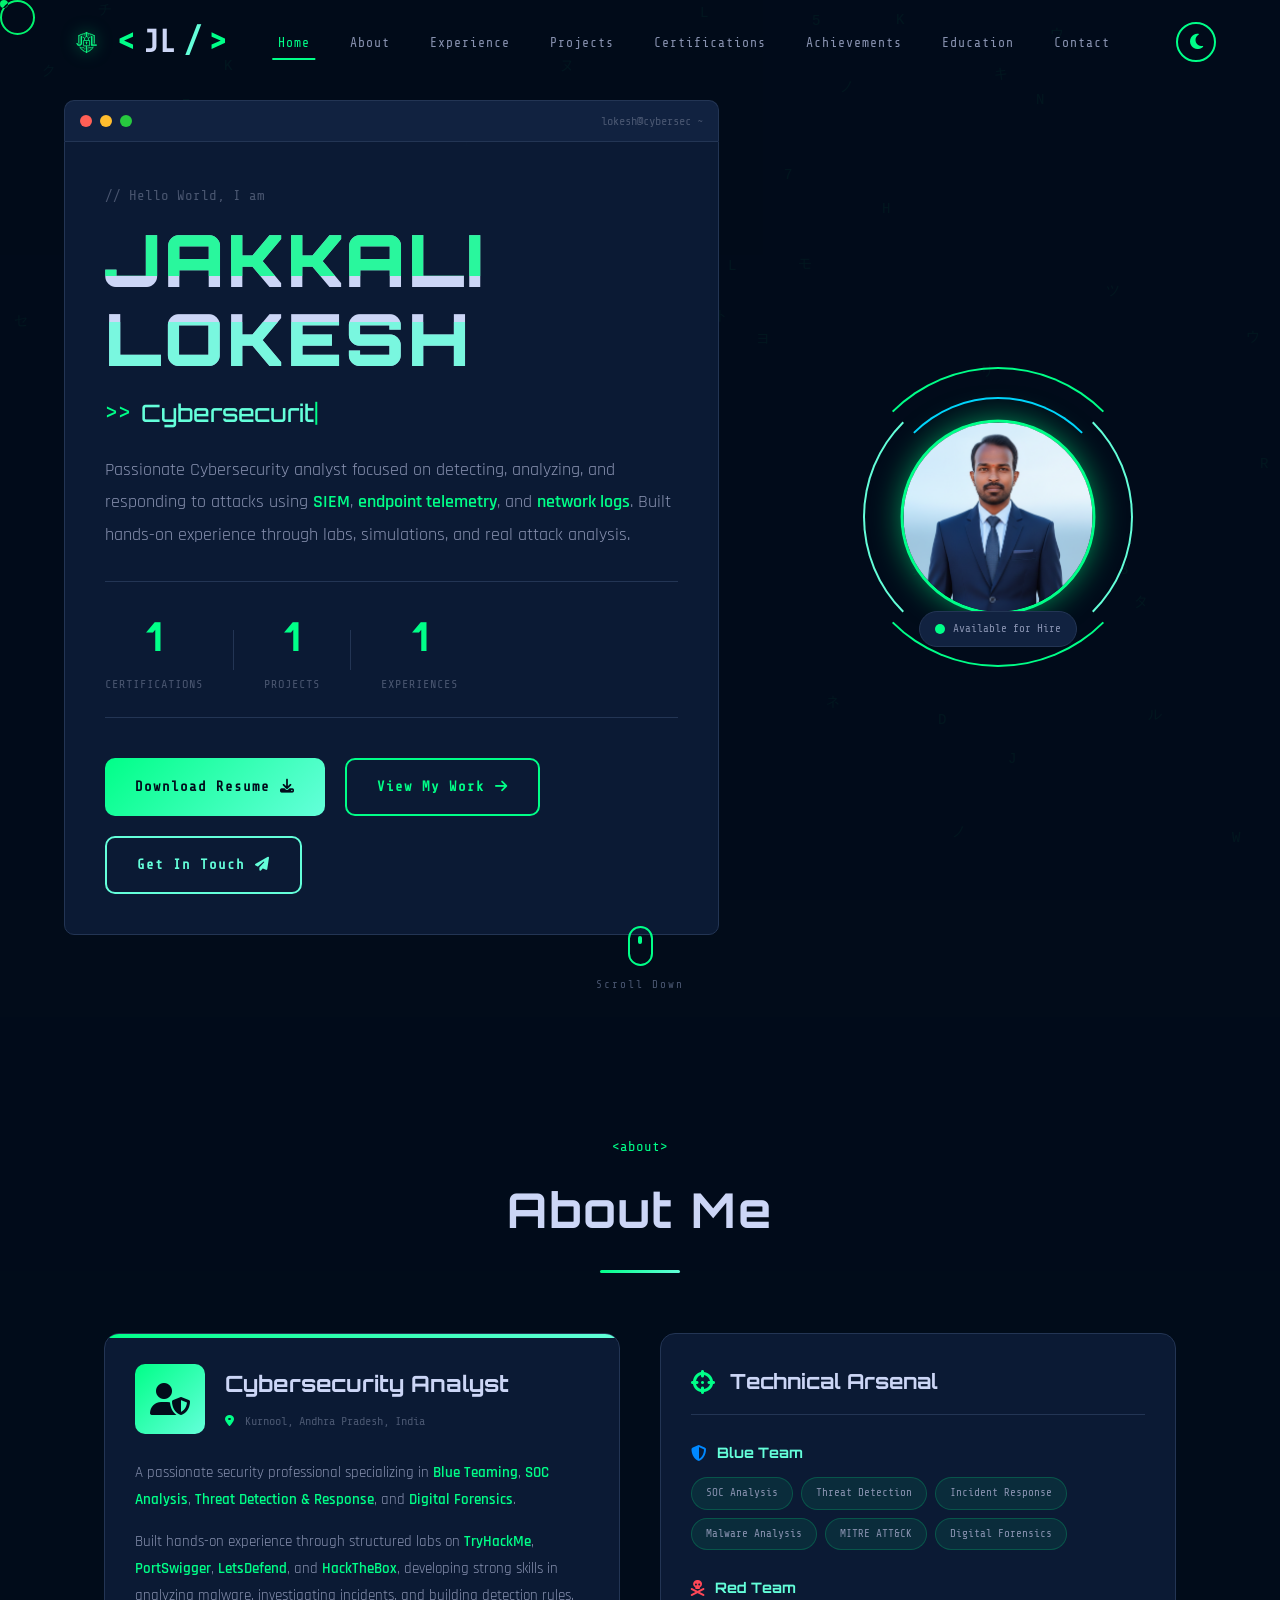
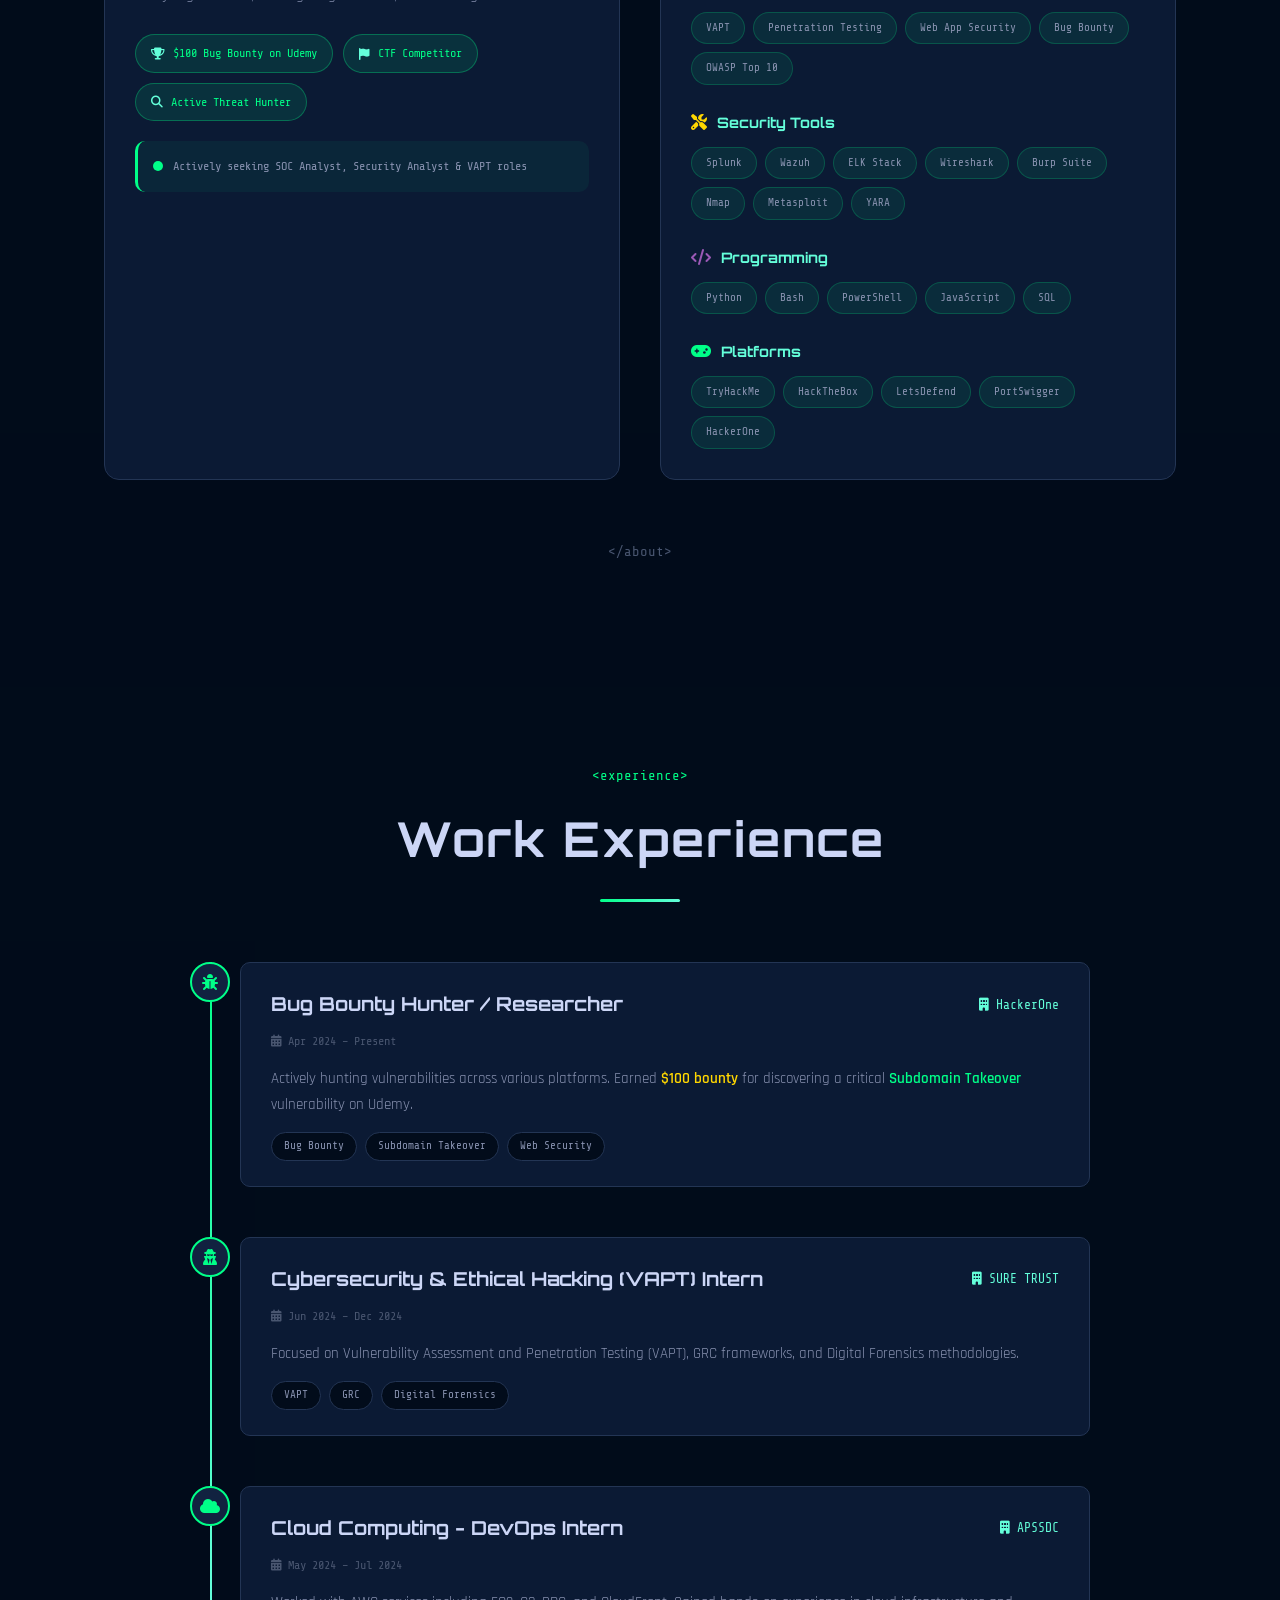
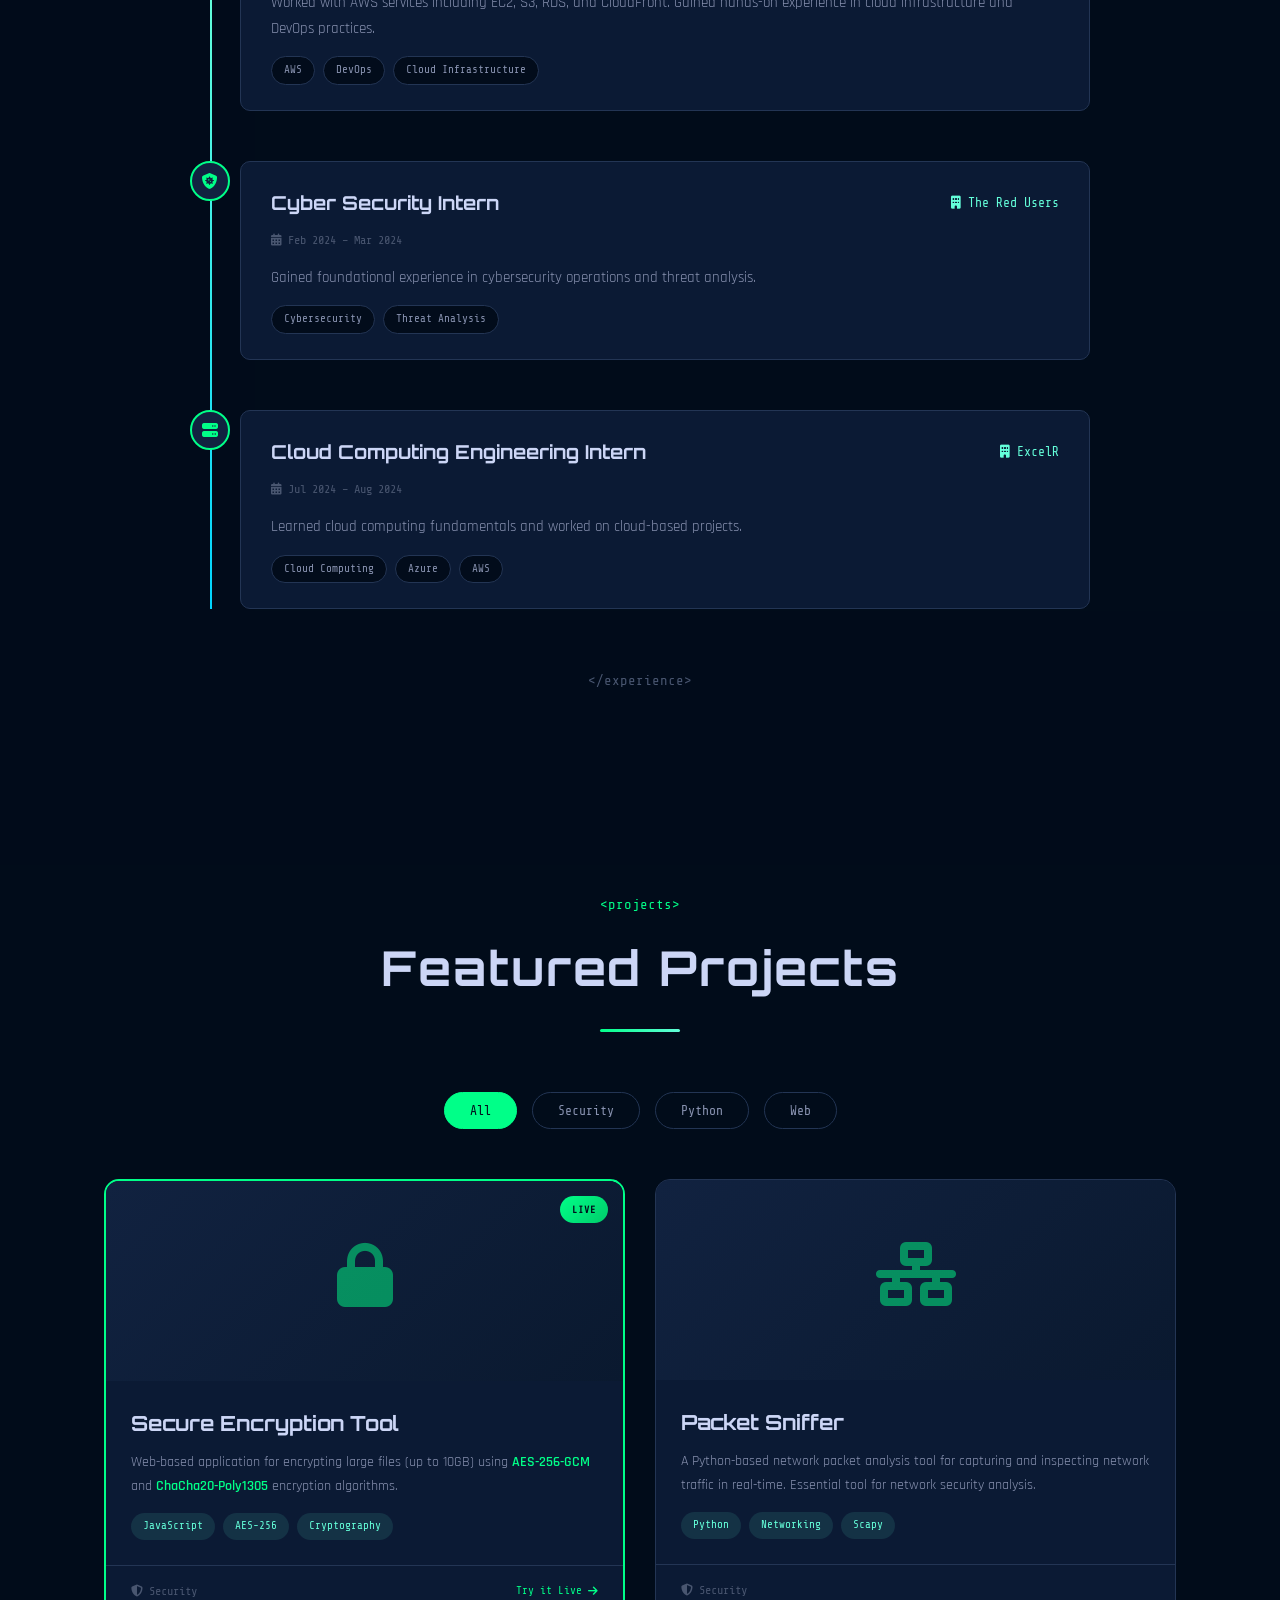
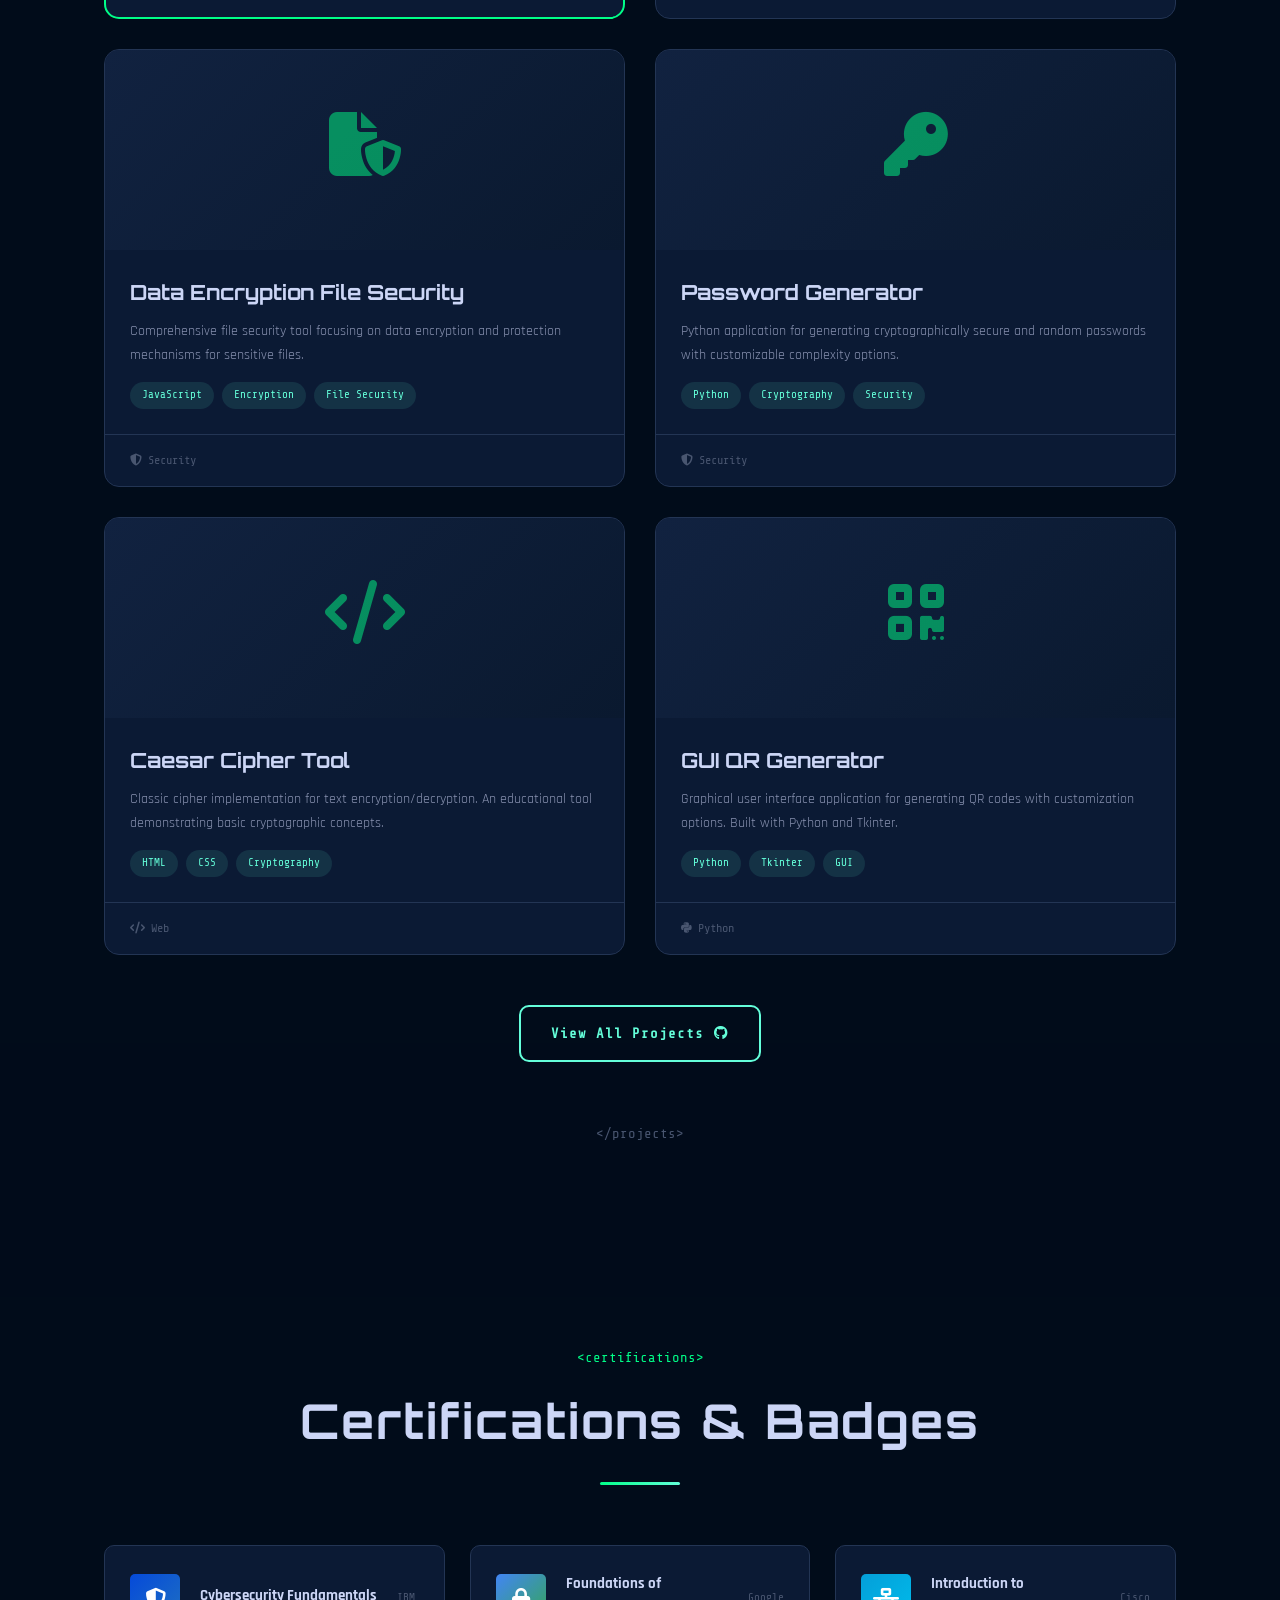
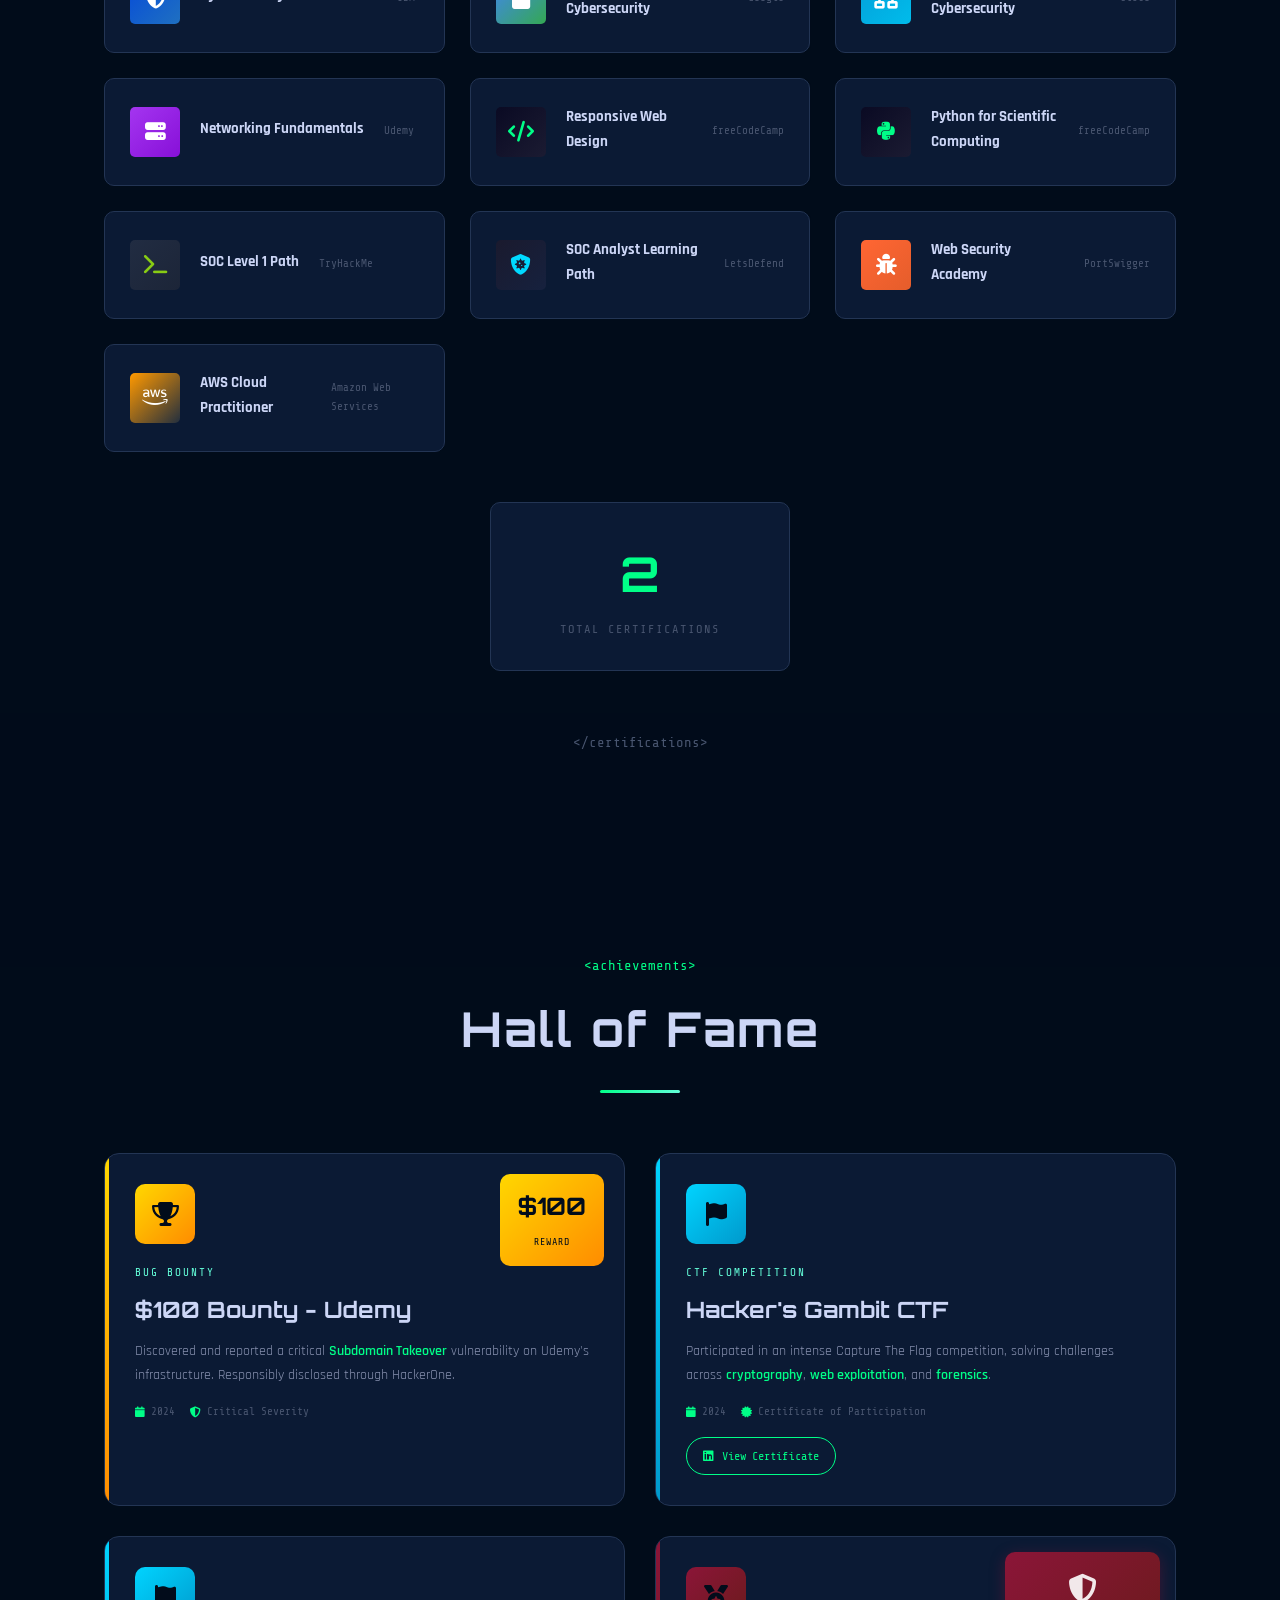
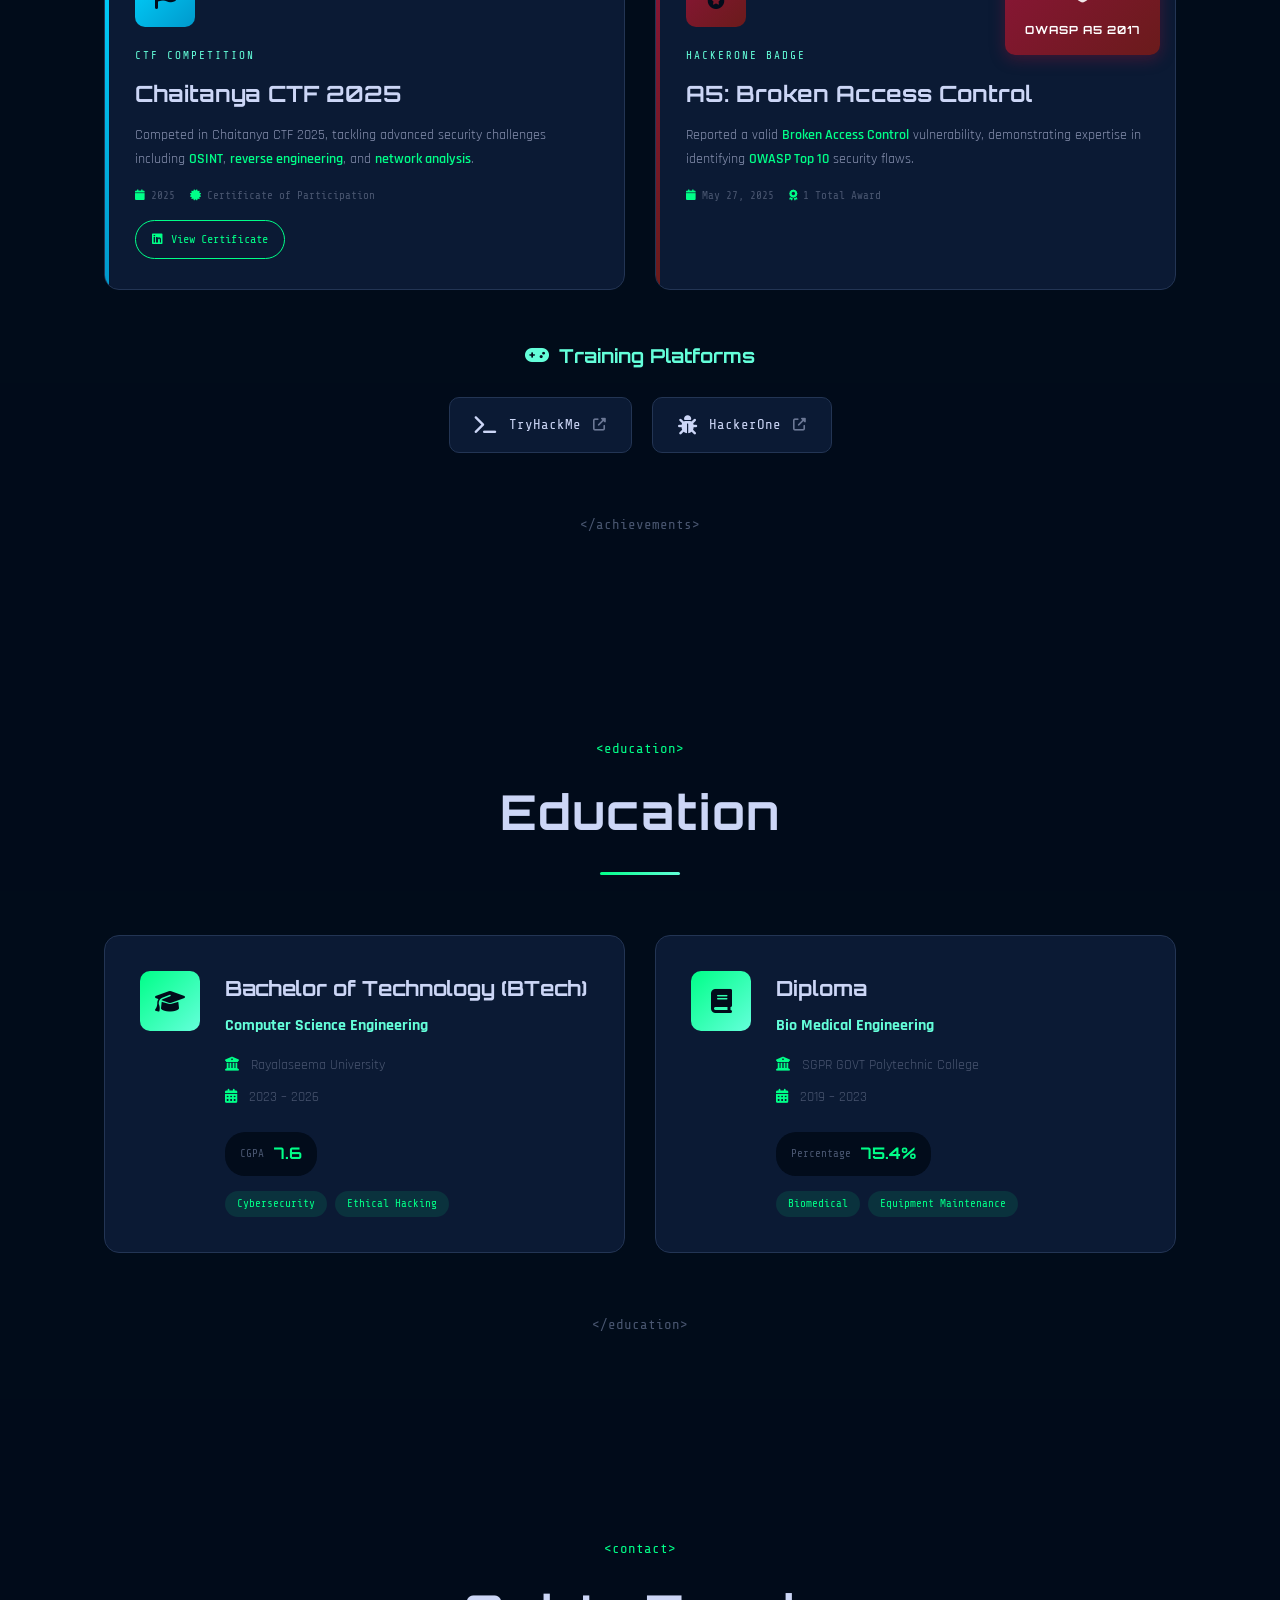
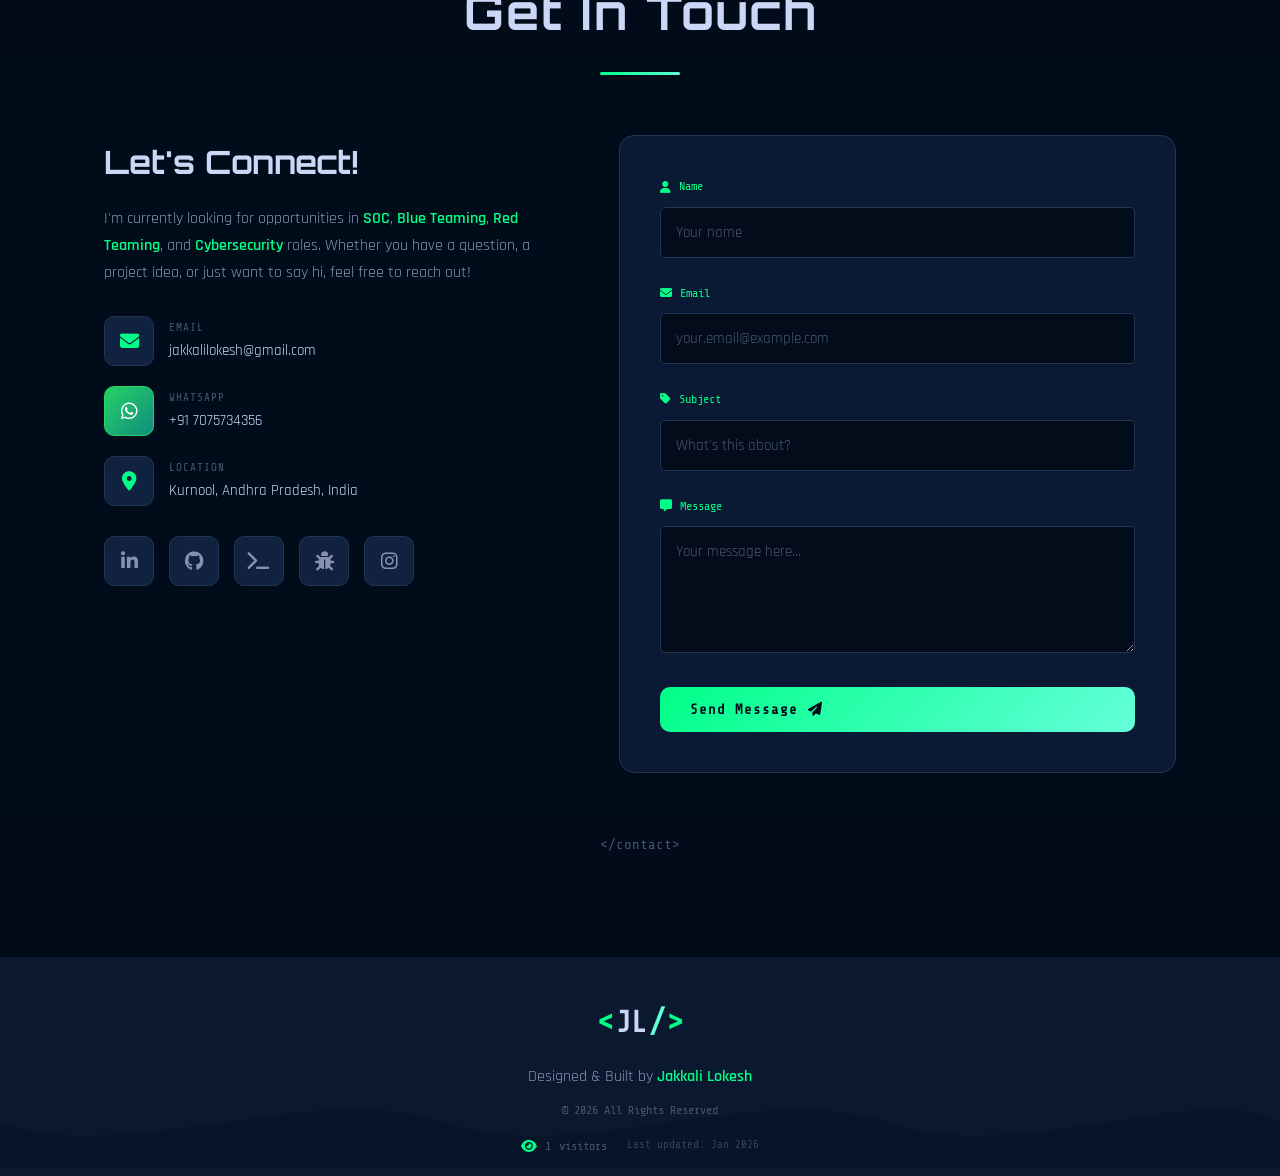
==== index.html @ 30905e5c "Update index.html" ====
<!DOCTYPE html>
<html lang="en">

<head>
    <meta charset="UTF-8">
    <meta name="viewport" content="width=device-width, initial-scale=1.0">
    <meta name="description"
        content="Jakkali Lokesh - Cybersecurity Analyst, SOC L1, SIEM, Digital Forensics, VAPT, Bug Bounty Hunter. Portfolio showcasing security expertise and projects.">
    <meta name="keywords"
        content="Cybersecurity, SOC Analyst, Bug Bounty, VAPT, Penetration Testing, Digital Forensics, SIEM">
    <meta name="author" content="Jakkali Lokesh">

    <meta property="og:title" content="Jakkali Lokesh | Cybersecurity Analyst Portfolio">
    <meta property="og:description"
        content="Passionate Cybersecurity Analyst specializing in SOC Analysis, Threat Detection, VAPT, and Digital Forensics. View my projects and experience.">
    <meta property="og:image" content="profile.png">
    <meta property="og:type" content="website">

    <meta name="twitter:card" content="summary_large_image">
    <meta name="twitter:title" content="Jakkali Lokesh | Cybersecurity Analyst">
    <meta name="twitter:description" content="Cybersecurity Analyst | SOC L1 | Bug Bounty Hunter | VAPT Specialist">
    <meta name="twitter:image" content="profile.png">

    <title>Jakkali Lokesh | Cybersecurity Analyst Portfolio</title>
    <link rel="icon" type="image/png" href="favicon.png">
    <link rel="apple-touch-icon" href="favicon.png">
    <link rel="manifest" href="manifest.json">
    <meta name="theme-color" content="#00ff88">

    <link rel="preconnect" href="https://fonts.googleapis.com">
    <link rel="preconnect" href="https://fonts.gstatic.com" crossorigin>
    <link
        href="https://fonts.googleapis.com/css2?family=Orbitron:wght@400;500;600;700;800;900&family=Rajdhani:wght@300;400;500;600;700&family=Share+Tech+Mono&display=swap"
        rel="stylesheet">

    <link rel="stylesheet" href="https://cdnjs.cloudflare.com/ajax/libs/font-awesome/6.5.1/css/all.min.css">

    <link href="https://unpkg.com/aos@2.3.1/dist/aos.css" rel="stylesheet">

    <link rel="stylesheet" href="styles.css">
</head>

<body>

    <div id="preloader">
        <video class="loader-video" autoplay muted loop playsinline>
            <source src="https://videos.pexels.com/video-files/3129671/3129671-sd_640_360_30fps.mp4" type="video/mp4">
        </video>
        <div class="loader-overlay"></div>
        <div class="loader-container">
            <div class="cyber-loader">
                <div class="loader-shield">
                    <i class="fas fa-shield-alt"></i>
                </div>
                <div class="loader-scan"></div>
                <div class="loader-circuit"></div>
            </div>
            <div class="loader-text">
                <div class="terminal-loader">
                    <span class="loader-prompt">&gt;</span>
                    <span class="loader-command">Initializing Security Protocols</span>
                    <span class="loader-cursor">_</span>
                </div>
                <div class="loading-bar">
                    <div class="loading-progress"></div>
                </div>
                <div class="loader-status">Securing connection...</div>
            </div>
        </div>
    </div>

    <!-- Video Background for Entire Portfolio -->
    <div class="video-bg-container">
        <video class="video-bg" autoplay muted loop playsinline>
            <source src="https://videos.pexels.com/video-files/3129671/3129671-sd_640_360_30fps.mp4" type="video/mp4">
        </video>
        <div class="video-bg-overlay"></div>
    </div>

    <canvas id="matrix-canvas"></canvas>

    <div class="cursor-dot"></div>
    <div class="cursor-outline"></div>

    <div class="scroll-progress" id="scroll-progress"></div>

    <nav class="navbar" id="navbar">
        <div class="nav-container">
            <a href="#home" class="nav-logo">
                <img src="favicon.png" alt="JL Logo" class="nav-logo-img" loading="lazy">
                <span class="logo-bracket">&lt;</span>
                <span class="logo-text">JL</span>
                <span class="logo-slash">/</span>
                <span class="logo-bracket">&gt;</span>
            </a>

            <button class="nav-toggle" id="nav-toggle" aria-label="Toggle navigation">
                <span class="hamburger-line"></span>
                <span class="hamburger-line"></span>
                <span class="hamburger-line"></span>
            </button>

            <ul class="nav-menu" id="nav-menu">
                <li class="nav-item"><a href="#home" class="nav-link active">Home</a></li>
                <li class="nav-item"><a href="#about" class="nav-link">About</a></li>
                <li class="nav-item"><a href="#experience" class="nav-link">Experience</a></li>
                <li class="nav-item"><a href="#projects" class="nav-link">Projects</a></li>
                <li class="nav-item"><a href="#certifications" class="nav-link">Certifications</a></li>
                <li class="nav-item"><a href="#achievements" class="nav-link">Achievements</a></li>
                <li class="nav-item"><a href="#education" class="nav-link">Education</a></li>
                <li class="nav-item"><a href="#contact" class="nav-link">Contact</a></li>
            </ul>

            <button class="theme-toggle" id="theme-toggle" aria-label="Toggle theme">
                <i class="fas fa-moon" id="theme-icon"></i>
            </button>
        </div>
    </nav>

    <main>

        <section id="home" class="hero-section">
            <div class="hero-content">
                <div class="hero-glitch-container">
                    <div class="terminal-header">
                        <span class="terminal-dot red"></span>
                        <span class="terminal-dot yellow"></span>
                        <span class="terminal-dot green"></span>
                        <span class="terminal-title">lokesh@cybersec ~ </span>
                    </div>
                    <div class="hero-text-container">
                        <p class="hero-greeting" data-aos="fade-up" data-aos-delay="200">
                            <span class="code-comment">// Hello World, I am</span>
                        </p>
                        <h1 class="hero-name glitch" data-text="JAKKALI LOKESH" data-aos="fade-up" data-aos-delay="400">
                            JAKKALI LOKESH
                        </h1>
                        <div class="hero-title-wrapper" data-aos="fade-up" data-aos-delay="600">
                            <span class="hero-title-prefix">&gt;&gt;</span>
                            <h2 class="hero-title">
                                <span class="typing-text"></span>
                                <span class="cursor">|</span>
                            </h2>
                        </div>
                        <p class="hero-description" data-aos="fade-up" data-aos-delay="800">
                            Passionate Cybersecurity analyst focused on detecting, analyzing, and responding to attacks
                            using <span class="highlight">SIEM</span>, <span class="highlight">endpoint
                                telemetry</span>,
                            and <span class="highlight">network logs</span>. Built hands-on experience through labs,
                            simulations, and real attack analysis.
                        </p>
                        <div class="hero-stats" data-aos="fade-up" data-aos-delay="900">
                            <div class="stat-item">
                                <span class="stat-number" data-count="10">0</span>
                                <span class="stat-label">Certifications</span>
                            </div>
                            <div class="stat-divider"></div>
                            <div class="stat-item">
                                <span class="stat-number" data-count="6">0</span>
                                <span class="stat-label">Projects</span>
                            </div>
                            <div class="stat-divider"></div>
                            <div class="stat-item">
                                <span class="stat-number" data-count="5">0</span>
                                <span class="stat-label">Experiences</span>
                            </div>
                        </div>
                        <div class="hero-cta" data-aos="fade-up" data-aos-delay="1000">
                            <a href="Jakkali_Lokesh_SOC_Analyst_L1.pdf" download class="btn btn-primary">
                                <span class="btn-text">Download Resume</span>
                                <span class="btn-icon"><i class="fas fa-download"></i></span>
                            </a>
                            <a href="#projects" class="btn btn-secondary">
                                <span class="btn-text">View My Work</span>
                                <span class="btn-icon"><i class="fas fa-arrow-right"></i></span>
                            </a>
                            <a href="#contact" class="btn btn-outline">
                                <span class="btn-text">Get In Touch</span>
                                <span class="btn-icon"><i class="fas fa-paper-plane"></i></span>
                            </a>
                        </div>
                    </div>
                </div>
                <div class="hero-image" data-aos="fade-left" data-aos-delay="600">
                    <div class="profile-container">
                        <div class="profile-ring"></div>
                        <div class="profile-ring"></div>
                        <div class="profile-ring"></div>
                        <div class="profile-glow"></div>
                        <img src="profile.png" alt="Jakkali Lokesh" class="profile-image" loading="lazy">
                        <div class="profile-status">
                            <span class="status-dot"></span>
                            <span class="status-text">Available for Hire</span>
                        </div>
                    </div>
                </div>
            </div>
            <div class="scroll-indicator">
                <div class="mouse">
                    <div class="wheel"></div>
                </div>
                <span>Scroll Down</span>
            </div>
        </section>

        <section id="about" class="about-section">
            <div class="container">
                <div class="section-header" data-aos="fade-up">
                    <span class="section-tag">&lt;about&gt;</span>
                    <h2 class="section-title">About Me</h2>
                    <div class="section-line"></div>
                </div>

                <div class="about-grid">
                    <!-- Bio Card -->
                    <div class="about-bio-card" data-aos="fade-up" data-aos-delay="100">
                        <div class="bio-header">
                            <div class="bio-icon">
                                <i class="fas fa-user-shield"></i>
                            </div>
                            <div class="bio-title">
                                <h3>Cybersecurity Analyst</h3>
                                <span class="bio-location"><i class="fas fa-map-marker-alt"></i> Kurnool, Andhra
                                    Pradesh, India</span>
                            </div>
                        </div>
                        <div class="bio-content">
                            <p>A passionate security professional specializing in <span class="highlight">Blue
                                    Teaming</span>,
                                <span class="highlight">SOC Analysis</span>, <span class="highlight">Threat Detection &
                                    Response</span>,
                                and <span class="highlight">Digital Forensics</span>.
                            </p>
                            <p>Built hands-on experience through structured labs on <span
                                    class="highlight">TryHackMe</span>,
                                <span class="highlight">PortSwigger</span>, <span class="highlight">LetsDefend</span>,
                                and
                                <span class="highlight">HackTheBox</span>, developing strong skills in analyzing
                                malware,
                                investigating incidents, and building detection rules.
                            </p>
                        </div>
                        <div class="bio-highlights">
                            <div class="bio-highlight-item">
                                <i class="fas fa-trophy"></i>
                                <span>$100 Bug Bounty on Udemy</span>
                            </div>
                            <div class="bio-highlight-item">
                                <i class="fas fa-flag"></i>
                                <span>CTF Competitor</span>
                            </div>
                            <div class="bio-highlight-item">
                                <i class="fas fa-search"></i>
                                <span>Active Threat Hunter</span>
                            </div>
                        </div>
                        <div class="bio-status">
                            <div class="status-indicator"></div>
                            <span>Actively seeking SOC Analyst, Security Analyst & VAPT roles</span>
                        </div>
                    </div>

                    <!-- Technical Arsenal -->
                    <div class="arsenal-container" data-aos="fade-up" data-aos-delay="200">
                        <div class="arsenal-header">
                            <i class="fas fa-crosshairs"></i>
                            <h3>Technical Arsenal</h3>
                        </div>

                        <div class="arsenal-grid">
                            <div class="arsenal-category" data-category="defensive">
                                <h4><i class="fas fa-shield-alt"></i> Blue Team</h4>
                                <div class="arsenal-tags">
                                    <span>SOC Analysis</span>
                                    <span>Threat Detection</span>
                                    <span>Incident Response</span>
                                    <span>Malware Analysis</span>
                                    <span>MITRE ATT&CK</span>
                                    <span>Digital Forensics</span>
                                </div>
                            </div>

                            <div class="arsenal-category" data-category="offensive">
                                <h4><i class="fas fa-skull-crossbones"></i> Red Team</h4>
                                <div class="arsenal-tags">
                                    <span>VAPT</span>
                                    <span>Penetration Testing</span>
                                    <span>Web App Security</span>
                                    <span>Bug Bounty</span>
                                    <span>OWASP Top 10</span>
                                </div>
                            </div>

                            <div class="arsenal-category" data-category="tools">
                                <h4><i class="fas fa-tools"></i> Security Tools</h4>
                                <div class="arsenal-tags">
                                    <span>Splunk</span>
                                    <span>Wazuh</span>
                                    <span>ELK Stack</span>
                                    <span>Wireshark</span>
                                    <span>Burp Suite</span>
                                    <span>Nmap</span>
                                    <span>Metasploit</span>
                                    <span>YARA</span>
                                </div>
                            </div>

                            <div class="arsenal-category" data-category="code">
                                <h4><i class="fas fa-code"></i> Programming</h4>
                                <div class="arsenal-tags">
                                    <span>Python</span>
                                    <span>Bash</span>
                                    <span>PowerShell</span>
                                    <span>JavaScript</span>
                                    <span>SQL</span>
                                </div>
                            </div>

                            <div class="arsenal-category" data-category="platforms">
                                <h4><i class="fas fa-gamepad"></i> Platforms</h4>
                                <div class="arsenal-tags">
                                    <span>TryHackMe</span>
                                    <span>HackTheBox</span>
                                    <span>LetsDefend</span>
                                    <span>PortSwigger</span>
                                    <span>HackerOne</span>
                                </div>
                            </div>
                        </div>
                    </div>
                </div>

                <span class="section-close" data-aos="fade-up">&lt;/about&gt;</span>
            </div>
        </section>

        <section id="experience" class="experience-section">
            <div class="container">
                <div class="section-header" data-aos="fade-up">
                    <span class="section-tag">&lt;experience&gt;</span>
                    <h2 class="section-title">Work Experience</h2>
                    <div class="section-line"></div>
                </div>

                <div class="timeline">
                    <div class="timeline-item" data-aos="fade-up" data-aos-delay="100">
                        <div class="timeline-marker">
                            <i class="fas fa-bug"></i>
                        </div>
                        <div class="timeline-content">
                            <div class="timeline-header">
                                <h3 class="timeline-title">Bug Bounty Hunter / Researcher</h3>
                                <span class="timeline-company">
                                    <i class="fas fa-building"></i> HackerOne
                                </span>
                            </div>
                            <span class="timeline-date">
                                <i class="fas fa-calendar-alt"></i> Apr 2024 – Present
                            </span>
                            <p class="timeline-description">
                                Actively hunting vulnerabilities across various platforms. Earned <span
                                    class="achievement">$100 bounty</span>
                                for discovering a critical <span class="highlight">Subdomain Takeover</span>
                                vulnerability on Udemy.
                            </p>
                            <div class="timeline-tags">
                                <span class="tag">Bug Bounty</span>
                                <span class="tag">Subdomain Takeover</span>
                                <span class="tag">Web Security</span>
                            </div>
                        </div>
                    </div>

                    <div class="timeline-item" data-aos="fade-up" data-aos-delay="200">
                        <div class="timeline-marker">
                            <i class="fas fa-user-secret"></i>
                        </div>
                        <div class="timeline-content">
                            <div class="timeline-header">
                                <h3 class="timeline-title">Cybersecurity & Ethical Hacking (VAPT) Intern</h3>
                                <span class="timeline-company">
                                    <i class="fas fa-building"></i> SURE TRUST
                                </span>
                            </div>
                            <span class="timeline-date">
                                <i class="fas fa-calendar-alt"></i> Jun 2024 – Dec 2024
                            </span>
                            <p class="timeline-description">
                                Focused on Vulnerability Assessment and Penetration Testing (VAPT), GRC frameworks,
                                and Digital Forensics methodologies.
                            </p>
                            <div class="timeline-tags">
                                <span class="tag">VAPT</span>
                                <span class="tag">GRC</span>
                                <span class="tag">Digital Forensics</span>
                            </div>
                        </div>
                    </div>

                    <div class="timeline-item" data-aos="fade-up" data-aos-delay="300">
                        <div class="timeline-marker">
                            <i class="fas fa-cloud"></i>
                        </div>
                        <div class="timeline-content">
                            <div class="timeline-header">
                                <h3 class="timeline-title">Cloud Computing - DevOps Intern</h3>
                                <span class="timeline-company">
                                    <i class="fas fa-building"></i> APSSDC
                                </span>
                            </div>
                            <span class="timeline-date">
                                <i class="fas fa-calendar-alt"></i> May 2024 – Jul 2024
                            </span>
                            <p class="timeline-description">
                                Worked with AWS services including EC2, S3, RDS, and CloudFront.
                                Gained hands-on experience in cloud infrastructure and DevOps practices.
                            </p>
                            <div class="timeline-tags">
                                <span class="tag">AWS</span>
                                <span class="tag">DevOps</span>
                                <span class="tag">Cloud Infrastructure</span>
                            </div>
                        </div>
                    </div>

                    <div class="timeline-item" data-aos="fade-up" data-aos-delay="400">
                        <div class="timeline-marker">
                            <i class="fas fa-shield-virus"></i>
                        </div>
                        <div class="timeline-content">
                            <div class="timeline-header">
                                <h3 class="timeline-title">Cyber Security Intern</h3>
                                <span class="timeline-company">
                                    <i class="fas fa-building"></i> The Red Users
                                </span>
                            </div>
                            <span class="timeline-date">
                                <i class="fas fa-calendar-alt"></i> Feb 2024 – Mar 2024
                            </span>
                            <p class="timeline-description">
                                Gained foundational experience in cybersecurity operations and threat analysis.
                            </p>
                            <div class="timeline-tags">
                                <span class="tag">Cybersecurity</span>
                                <span class="tag">Threat Analysis</span>
                            </div>
                        </div>
                    </div>

                    <div class="timeline-item" data-aos="fade-up" data-aos-delay="500">
                        <div class="timeline-marker">
                            <i class="fas fa-server"></i>
                        </div>
                        <div class="timeline-content">
                            <div class="timeline-header">
                                <h3 class="timeline-title">Cloud Computing Engineering Intern</h3>
                                <span class="timeline-company">
                                    <i class="fas fa-building"></i> ExcelR
                                </span>
                            </div>
                            <span class="timeline-date">
                                <i class="fas fa-calendar-alt"></i> Jul 2024 – Aug 2024
                            </span>
                            <p class="timeline-description">
                                Learned cloud computing fundamentals and worked on cloud-based projects.
                            </p>
                            <div class="timeline-tags">
                                <span class="tag">Cloud Computing</span>
                                <span class="tag">Azure</span>
                                <span class="tag">AWS</span>
                            </div>
                        </div>
                    </div>
                </div>

                <span class="section-close" data-aos="fade-up">&lt;/experience&gt;</span>
            </div>
        </section>

        <section id="projects" class="projects-section">
            <div class="container">
                <div class="section-header" data-aos="fade-up">
                    <span class="section-tag">&lt;projects&gt;</span>
                    <h2 class="section-title">Featured Projects</h2>
                    <div class="section-line"></div>
                </div>

                <div class="projects-filter" data-aos="fade-up">
                    <button class="filter-btn active" data-filter="all">All</button>
                    <button class="filter-btn" data-filter="security">Security</button>
                    <button class="filter-btn" data-filter="python">Python</button>
                    <button class="filter-btn" data-filter="web">Web</button>
                </div>

                <div class="projects-grid">

                    <div class="project-card featured" data-category="security web" data-aos="fade-up"
                        data-aos-delay="100">
                        <div class="project-badge">LIVE</div>
                        <div class="project-image">
                            <div class="project-overlay">
                                <div class="project-links">
                                    <a href="https://jakkalilokesh.github.io/secure-encryption-tool/" target="_blank"
                                        class="project-link live" title="Live Demo">
                                        <i class="fas fa-external-link-alt"></i>
                                    </a>
                                    <a href="https://github.com/jakkalilokesh/secure-encryption-tool" target="_blank"
                                        class="project-link" title="View Code">
                                        <i class="fab fa-github"></i>
                                    </a>
                                </div>
                            </div>
                            <div class="project-icon">
                                <i class="fas fa-lock"></i>
                            </div>
                        </div>
                        <div class="project-content">
                            <h3 class="project-title">Secure Encryption Tool</h3>
                            <p class="project-description">
                                Web-based application for encrypting large files (up to 10GB) using
                                <span class="highlight">AES-256-GCM</span> and <span
                                    class="highlight">ChaCha20-Poly1305</span>
                                encryption algorithms.
                            </p>
                            <div class="project-tech">
                                <span class="tech-tag">JavaScript</span>
                                <span class="tech-tag">AES-256</span>
                                <span class="tech-tag">Cryptography</span>
                            </div>
                        </div>
                        <div class="project-footer">
                            <span class="project-category"><i class="fas fa-shield-alt"></i> Security</span>
                            <a href="https://jakkalilokesh.github.io/secure-encryption-tool/" target="_blank"
                                class="project-demo-btn">Try it Live <i class="fas fa-arrow-right"></i></a>
                        </div>
                    </div>

                    <div class="project-card" data-category="security python" data-aos="fade-up" data-aos-delay="200">
                        <div class="project-image">
                            <div class="project-overlay">
                                <div class="project-links">
                                    <a href="https://github.com/jakkalilokesh/packet_sniffer" target="_blank"
                                        class="project-link" title="View Code">
                                        <i class="fab fa-github"></i>
                                    </a>
                                </div>
                            </div>
                            <div class="project-icon">
                                <i class="fas fa-network-wired"></i>
                            </div>
                        </div>
                        <div class="project-content">
                            <h3 class="project-title">Packet Sniffer</h3>
                            <p class="project-description">
                                A Python-based network packet analysis tool for capturing and inspecting
                                network traffic in real-time. Essential tool for network security analysis.
                            </p>
                            <div class="project-tech">
                                <span class="tech-tag">Python</span>
                                <span class="tech-tag">Networking</span>
                                <span class="tech-tag">Scapy</span>
                            </div>
                        </div>
                        <div class="project-footer">
                            <span class="project-category"><i class="fas fa-shield-alt"></i> Security</span>
                        </div>
                    </div>

                    <div class="project-card" data-category="security web" data-aos="fade-up" data-aos-delay="300">
                        <div class="project-image">
                            <div class="project-overlay">
                                <div class="project-links">
                                    <a href="https://github.com/jakkalilokesh/Data_Encryption_File_Security_Tool"
                                        target="_blank" class="project-link" title="View Code">
                                        <i class="fab fa-github"></i>
                                    </a>
                                </div>
                            </div>
                            <div class="project-icon">
                                <i class="fas fa-file-shield"></i>
                            </div>
                        </div>
                        <div class="project-content">
                            <h3 class="project-title">Data Encryption File Security</h3>
                            <p class="project-description">
                                Comprehensive file security tool focusing on data encryption and protection
                                mechanisms for sensitive files.
                            </p>
                            <div class="project-tech">
                                <span class="tech-tag">JavaScript</span>
                                <span class="tech-tag">Encryption</span>
                                <span class="tech-tag">File Security</span>
                            </div>
                        </div>
                        <div class="project-footer">
                            <span class="project-category"><i class="fas fa-shield-alt"></i> Security</span>
                        </div>
                    </div>

                    <div class="project-card" data-category="security python" data-aos="fade-up" data-aos-delay="400">
                        <div class="project-image">
                            <div class="project-overlay">
                                <div class="project-links">
                                    <a href="https://github.com/jakkalilokesh/password_generator" target="_blank"
                                        class="project-link" title="View Code">
                                        <i class="fab fa-github"></i>
                                    </a>
                                </div>
                            </div>
                            <div class="project-icon">
                                <i class="fas fa-key"></i>
                            </div>
                        </div>
                        <div class="project-content">
                            <h3 class="project-title">Password Generator</h3>
                            <p class="project-description">
                                Python application for generating cryptographically secure and random
                                passwords with customizable complexity options.
                            </p>
                            <div class="project-tech">
                                <span class="tech-tag">Python</span>
                                <span class="tech-tag">Cryptography</span>
                                <span class="tech-tag">Security</span>
                            </div>
                        </div>
                        <div class="project-footer">
                            <span class="project-category"><i class="fas fa-shield-alt"></i> Security</span>
                        </div>
                    </div>

                    <div class="project-card" data-category="security web" data-aos="fade-up" data-aos-delay="500">
                        <div class="project-image">
                            <div class="project-overlay">
                                <div class="project-links">
                                    <a href="https://github.com/jakkalilokesh/Caesar_Cipher_Tool" target="_blank"
                                        class="project-link" title="View Code">
                                        <i class="fab fa-github"></i>
                                    </a>
                                </div>
                            </div>
                            <div class="project-icon">
                                <i class="fas fa-code"></i>
                            </div>
                        </div>
                        <div class="project-content">
                            <h3 class="project-title">Caesar Cipher Tool</h3>
                            <p class="project-description">
                                Classic cipher implementation for text encryption/decryption.
                                An educational tool demonstrating basic cryptographic concepts.
                            </p>
                            <div class="project-tech">
                                <span class="tech-tag">HTML</span>
                                <span class="tech-tag">CSS</span>
                                <span class="tech-tag">Cryptography</span>
                            </div>
                        </div>
                        <div class="project-footer">
                            <span class="project-category"><i class="fas fa-code"></i> Web</span>
                        </div>
                    </div>

                    <div class="project-card" data-category="python" data-aos="fade-up" data-aos-delay="600">
                        <div class="project-image">
                            <div class="project-overlay">
                                <div class="project-links">
                                    <a href="https://github.com/jakkalilokesh/GUI_QR_GEN" target="_blank"
                                        class="project-link" title="View Code">
                                        <i class="fab fa-github"></i>
                                    </a>
                                </div>
                            </div>
                            <div class="project-icon">
                                <i class="fas fa-qrcode"></i>
                            </div>
                        </div>
                        <div class="project-content">
                            <h3 class="project-title">GUI QR Generator</h3>
                            <p class="project-description">
                                Graphical user interface application for generating QR codes with
                                customization options. Built with Python and Tkinter.
                            </p>
                            <div class="project-tech">
                                <span class="tech-tag">Python</span>
                                <span class="tech-tag">Tkinter</span>
                                <span class="tech-tag">GUI</span>
                            </div>
                        </div>
                        <div class="project-footer">
                            <span class="project-category"><i class="fab fa-python"></i> Python</span>
                        </div>
                    </div>
                </div>

                <div class="projects-cta" data-aos="fade-up">
                    <a href="https://github.com/jakkalilokesh?tab=repositories" target="_blank" class="btn btn-outline">
                        <span class="btn-text">View All Projects</span>
                        <span class="btn-icon"><i class="fab fa-github"></i></span>
                    </a>
                </div>

                <span class="section-close" data-aos="fade-up">&lt;/projects&gt;</span>
            </div>
        </section>

        <section id="certifications" class="certifications-section">
            <div class="container">
                <div class="section-header" data-aos="fade-up">
                    <span class="section-tag">&lt;certifications&gt;</span>
                    <h2 class="section-title">Certifications & Badges</h2>
                    <div class="section-line"></div>
                </div>


                <div class="certifications-grid">
                    <div class="cert-card" data-aos="fade-up" data-aos-delay="100">
                        <div class="cert-icon ibm">
                            <i class="fas fa-shield-halved"></i>
                        </div>
                        <h4>Cybersecurity Fundamentals</h4>
                        <span class="cert-issuer">IBM</span>
                    </div>

                    <div class="cert-card" data-aos="fade-up" data-aos-delay="150">
                        <div class="cert-icon google">
                            <i class="fas fa-lock"></i>
                        </div>
                        <h4>Foundations of Cybersecurity</h4>
                        <span class="cert-issuer">Google</span>
                    </div>

                    <div class="cert-card" data-aos="fade-up" data-aos-delay="200">
                        <div class="cert-icon cisco">
                            <i class="fas fa-network-wired"></i>
                        </div>
                        <h4>Introduction to Cybersecurity</h4>
                        <span class="cert-issuer">Cisco</span>
                    </div>

                    <div class="cert-card" data-aos="fade-up" data-aos-delay="250">
                        <div class="cert-icon udemy">
                            <i class="fas fa-server"></i>
                        </div>
                        <h4>Networking Fundamentals</h4>
                        <span class="cert-issuer">Udemy</span>
                    </div>

                    <div class="cert-card" data-aos="fade-up" data-aos-delay="300">
                        <div class="cert-icon fcc">
                            <i class="fas fa-code"></i>
                        </div>
                        <h4>Responsive Web Design</h4>
                        <span class="cert-issuer">freeCodeCamp</span>
                    </div>

                    <div class="cert-card" data-aos="fade-up" data-aos-delay="350">
                        <div class="cert-icon fcc">
                            <i class="fab fa-python"></i>
                        </div>
                        <h4>Python for Scientific Computing</h4>
                        <span class="cert-issuer">freeCodeCamp</span>
                    </div>

                    <div class="cert-card" data-aos="fade-up" data-aos-delay="400">
                        <div class="cert-icon tryhackme">
                            <i class="fas fa-terminal"></i>
                        </div>
                        <h4>SOC Level 1 Path</h4>
                        <span class="cert-issuer">TryHackMe</span>
                    </div>

                    <div class="cert-card" data-aos="fade-up" data-aos-delay="450">
                        <div class="cert-icon letsdefend">
                            <i class="fas fa-shield-virus"></i>
                        </div>
                        <h4>SOC Analyst Learning Path</h4>
                        <span class="cert-issuer">LetsDefend</span>
                    </div>

                    <div class="cert-card" data-aos="fade-up" data-aos-delay="500">
                        <div class="cert-icon portswigger">
                            <i class="fas fa-bug"></i>
                        </div>
                        <h4>Web Security Academy</h4>
                        <span class="cert-issuer">PortSwigger</span>
                    </div>

                    <div class="cert-card" data-aos="fade-up" data-aos-delay="550">
                        <div class="cert-icon aws">
                            <i class="fab fa-aws"></i>
                        </div>
                        <h4>AWS Cloud Practitioner</h4>
                        <span class="cert-issuer">Amazon Web Services</span>
                    </div>
                </div>

                <div class="cert-counter" data-aos="fade-up">
                    <div class="counter-item">
                        <span class="counter-number" data-count="10">0</span>
                        <span class="counter-label">Total Certifications</span>
                    </div>
                </div>

                <span class="section-close" data-aos="fade-up">&lt;/certifications&gt;</span>
            </div>
        </section>

        <section id="achievements" class="achievements-section">
            <div class="container">
                <div class="section-header" data-aos="fade-up">
                    <span class="section-tag">&lt;achievements&gt;</span>
                    <h2 class="section-title">Hall of Fame</h2>
                    <div class="section-line"></div>
                </div>

                <div class="achievements-grid">
                    <div class="achievement-card bounty" data-aos="fade-up" data-aos-delay="100">
                        <div class="achievement-icon">
                            <i class="fas fa-trophy"></i>
                        </div>
                        <div class="achievement-content">
                            <span class="achievement-label">Bug Bounty</span>
                            <h3 class="achievement-title">$100 Bounty - Udemy</h3>
                            <p class="achievement-description">
                                Discovered and reported a critical <span class="highlight">Subdomain Takeover</span>
                                vulnerability
                                on Udemy's infrastructure. Responsibly disclosed through HackerOne.
                            </p>
                            <div class="achievement-meta">
                                <span class="meta-item"><i class="fas fa-calendar"></i> 2024</span>
                                <span class="meta-item"><i class="fas fa-shield-alt"></i> Critical Severity</span>
                            </div>
                        </div>
                        <div class="bounty-badge">
                            <span class="bounty-amount">$100</span>
                            <span class="bounty-label">Reward</span>
                        </div>
                    </div>

                    <div class="achievement-card ctf" data-aos="fade-up" data-aos-delay="200">
                        <div class="achievement-icon">
                            <i class="fas fa-flag"></i>
                        </div>
                        <div class="achievement-content">
                            <span class="achievement-label">CTF Competition</span>
                            <h3 class="achievement-title">Hacker's Gambit CTF</h3>
                            <p class="achievement-description">
                                Participated in an intense Capture The Flag competition, solving challenges across
                                <span class="highlight">cryptography</span>, <span class="highlight">web
                                    exploitation</span>, and <span class="highlight">forensics</span>.
                            </p>
                            <div class="achievement-meta">
                                <span class="meta-item"><i class="fas fa-calendar"></i> 2024</span>
                                <span class="meta-item"><i class="fas fa-certificate"></i> Certificate of
                                    Participation</span>
                            </div>
                            <a href="https://www.linkedin.com/posts/jakkali-lokesh-a1a809211_ctf-capturetheflag-cybersecurity-activity-7385704155048284160-L_T4"
                                target="_blank" class="achievement-link">
                                <i class="fab fa-linkedin"></i> View Certificate
                            </a>
                        </div>
                    </div>

                    <div class="achievement-card ctf" data-aos="fade-up" data-aos-delay="300">
                        <div class="achievement-icon">
                            <i class="fas fa-flag"></i>
                        </div>
                        <div class="achievement-content">
                            <span class="achievement-label">CTF Competition</span>
                            <h3 class="achievement-title">Chaitanya CTF 2025</h3>
                            <p class="achievement-description">
                                Competed in Chaitanya CTF 2025, tackling advanced security challenges including
                                <span class="highlight">OSINT</span>, <span class="highlight">reverse
                                    engineering</span>, and <span class="highlight">network analysis</span>.
                            </p>
                            <div class="achievement-meta">
                                <span class="meta-item"><i class="fas fa-calendar"></i> 2025</span>
                                <span class="meta-item"><i class="fas fa-certificate"></i> Certificate of
                                    Participation</span>
                            </div>
                            <a href="https://www.linkedin.com/posts/jakkali-lokesh-a1a809211_cybersecurity-ctf-infosec-activity-7394026122516234241-NZdS"
                                target="_blank" class="achievement-link">
                                <i class="fab fa-linkedin"></i> View Certificate
                            </a>
                        </div>
                    </div>

                    <div class="achievement-card owasp" data-aos="fade-up" data-aos-delay="400">
                        <div class="achievement-icon">
                            <i class="fas fa-medal"></i>
                        </div>
                        <div class="achievement-content">
                            <span class="achievement-label">HackerOne Badge</span>
                            <h3 class="achievement-title">A5: Broken Access Control</h3>
                            <p class="achievement-description">
                                Reported a valid <span class="highlight">Broken Access Control</span> vulnerability,
                                demonstrating expertise in identifying <span class="highlight">OWASP Top 10</span>
                                security flaws.
                            </p>
                            <div class="achievement-meta">
                                <span class="meta-item"><i class="fas fa-calendar"></i> May 27, 2025</span>
                                <span class="meta-item"><i class="fas fa-award"></i> 1 Total Award</span>
                            </div>
                        </div>
                        <div class="owasp-badge">
                            <div class="owasp-shield">
                                <i class="fas fa-shield-alt"></i>
                            </div>
                            <span class="owasp-title">OWASP A5 2017</span>
                        </div>
                    </div>
                </div>

                <div class="platform-badges" data-aos="fade-up">
                    <h3 class="badges-title"><i class="fas fa-gamepad"></i> Training Platforms</h3>
                    <div class="badges-grid">
                        <a href="https://tryhackme.com/p/jakkalilokesh" target="_blank"
                            class="platform-badge tryhackme">
                            <i class="fas fa-terminal"></i>
                            <span>TryHackMe</span>
                            <i class="fas fa-external-link-alt"></i>
                        </a>
                        <a href="https://hackerone.com/jakkalilokesh" target="_blank" class="platform-badge hackerone">
                            <i class="fas fa-bug"></i>
                            <span>HackerOne</span>
                            <i class="fas fa-external-link-alt"></i>
                        </a>
                    </div>
                </div>

                <span class="section-close" data-aos="fade-up">&lt;/achievements&gt;</span>
            </div>
        </section>

        <section id="education" class="education-section">
            <div class="container">
                <div class="section-header" data-aos="fade-up">
                    <span class="section-tag">&lt;education&gt;</span>
                    <h2 class="section-title">Education</h2>
                    <div class="section-line"></div>
                </div>

                <div class="education-grid">
                    <div class="edu-card" data-aos="fade-up" data-aos-delay="100">
                        <div class="edu-icon">
                            <i class="fas fa-graduation-cap"></i>
                        </div>
                        <div class="edu-content">
                            <h3>Bachelor of Technology (BTech)</h3>
                            <h4>Computer Science Engineering</h4>
                            <p class="edu-institution">
                                <i class="fas fa-university"></i> Rayalaseema University
                            </p>
                            <p class="edu-date">
                                <i class="fas fa-calendar-alt"></i> 2023 – 2026
                            </p>
                            <div class="edu-grade">
                                <span class="grade-label">CGPA</span>
                                <span class="grade-value">7.6</span>
                            </div>
                            <div class="edu-tags">
                                <span class="edu-tag">Cybersecurity</span>
                                <span class="edu-tag">Ethical Hacking</span>
                            </div>
                        </div>
                    </div>

                    <div class="edu-card" data-aos="fade-up" data-aos-delay="200">
                        <div class="edu-icon">
                            <i class="fas fa-book"></i>
                        </div>
                        <div class="edu-content">
                            <h3>Diploma</h3>
                            <h4>Bio Medical Engineering</h4>
                            <p class="edu-institution">
                                <i class="fas fa-university"></i> SGPR GOVT Polytechnic College
                            </p>
                            <p class="edu-date">
                                <i class="fas fa-calendar-alt"></i> 2019 – 2023
                            </p>
                            <div class="edu-grade">
                                <span class="grade-label">Percentage</span>
                                <span class="grade-value">75.4%</span>
                            </div>
                            <div class="edu-tags">
                                <span class="edu-tag">Biomedical</span>
                                <span class="edu-tag">Equipment Maintenance</span>
                            </div>
                        </div>
                    </div>
                </div>

                <span class="section-close" data-aos="fade-up">&lt;/education&gt;</span>
            </div>
        </section>

        <section id="contact" class="contact-section">
            <div class="container">
                <div class="section-header" data-aos="fade-up">
                    <span class="section-tag">&lt;contact&gt;</span>
                    <h2 class="section-title">Get In Touch</h2>
                    <div class="section-line"></div>
                </div>

                <div class="contact-content">
                    <div class="contact-info" data-aos="fade-right">
                        <div class="contact-text">
                            <h3>Let's Connect!</h3>
                            <p>
                                I'm currently looking for opportunities in <span class="highlight">SOC</span>,
                                <span class="highlight">Blue Teaming</span>, <span class="highlight">Red Teaming</span>,
                                and <span class="highlight">Cybersecurity</span> roles. Whether you have a question,
                                a project idea, or just want to say hi, feel free to reach out!
                            </p>
                        </div>

                        <div class="contact-details">
                            <div class="contact-item">
                                <div class="contact-icon">
                                    <i class="fas fa-envelope"></i>
                                </div>
                                <div class="contact-data">
                                    <span class="contact-label">Email</span>
                                    <a href="mailto:jakkalilokesh@gmail.com"
                                        class="contact-value contact-link">jakkalilokesh@gmail.com</a>
                                </div>
                            </div>
                            <div class="contact-item">
                                <div class="contact-icon whatsapp-icon">
                                    <i class="fab fa-whatsapp"></i>
                                </div>
                                <div class="contact-data">
                                    <span class="contact-label">WhatsApp</span>
                                    <a href="https://wa.me/917075734356" target="_blank"
                                        class="contact-value contact-link">+91 7075734356</a>
                                </div>
                            </div>
                            <div class="contact-item">
                                <div class="contact-icon">
                                    <i class="fas fa-map-marker-alt"></i>
                                </div>
                                <div class="contact-data">
                                    <span class="contact-label">Location</span>
                                    <span class="contact-value">Kurnool, Andhra Pradesh, India</span>
                                </div>
                            </div>
                        </div>

                        <div class="social-links">
                            <a href="https://www.linkedin.com/in/jakkali-lokesh-a1a809211/" target="_blank"
                                class="social-link linkedin" title="LinkedIn">
                                <i class="fab fa-linkedin-in"></i>
                            </a>
                            <a href="https://github.com/jakkalilokesh" target="_blank" class="social-link github"
                                title="GitHub">
                                <i class="fab fa-github"></i>
                            </a>
                            <a href="https://tryhackme.com/p/jakkalilokesh" target="_blank"
                                class="social-link tryhackme" title="TryHackMe">
                                <i class="fas fa-terminal"></i>
                            </a>
                            <a href="https://hackerone.com/jakkalilokesh" target="_blank" class="social-link hackerone"
                                title="HackerOne">
                                <i class="fas fa-bug"></i>
                            </a>
                            <a href="https://www.instagram.com/_name_is_kanna_?igsh=cWxidWZiejdrY2Rx" target="_blank"
                                class="social-link instagram" title="Instagram">
                                <i class="fab fa-instagram"></i>
                            </a>
                        </div>
                    </div>

                    <div class="contact-form-container" data-aos="fade-left">
                        <form class="contact-form" id="contact-form">
                            <div class="form-group">
                                <label for="name">
                                    <i class="fas fa-user"></i> Name
                                </label>
                                <input type="text" id="name" name="name" required placeholder="Your name">
                                <span class="form-line"></span>
                            </div>

                            <div class="form-group">
                                <label for="email">
                                    <i class="fas fa-envelope"></i> Email
                                </label>
                                <input type="email" id="email" name="email" required
                                    placeholder="your.email@example.com">
                                <span class="form-line"></span>
                            </div>

                            <div class="form-group">
                                <label for="subject">
                                    <i class="fas fa-tag"></i> Subject
                                </label>
                                <input type="text" id="subject" name="subject" required
                                    placeholder="What's this about?">
                                <span class="form-line"></span>
                            </div>

                            <div class="form-group">
                                <label for="message">
                                    <i class="fas fa-comment-alt"></i> Message
                                </label>
                                <textarea id="message" name="message" rows="5" required
                                    placeholder="Your message here..."></textarea>
                                <span class="form-line"></span>
                            </div>

                            <button type="submit" class="btn btn-primary btn-submit">
                                <span class="btn-text">Send Message</span>
                                <span class="btn-icon"><i class="fas fa-paper-plane"></i></span>
                            </button>
                        </form>
                    </div>
                </div>

                <span class="section-close" data-aos="fade-up">&lt;/contact&gt;</span>
            </div>
        </section>
    </main>

    <footer class="footer">
        <div class="container">
            <div class="footer-content">
                <div class="footer-logo">
                    <span class="logo-bracket">&lt;</span>
                    <span class="logo-text">JL</span>
                    <span class="logo-slash">/</span>
                    <span class="logo-bracket">&gt;</span>
                </div>
                <p class="footer-text">
                    Designed & Built by <span class="highlight">Jakkali Lokesh</span>
                </p>
                <p class="footer-copyright">
                    &copy; 2026 All Rights Reserved
                </p>
                <div class="footer-meta">
                    <span class="visitor-counter">
                        <i class="fas fa-eye"></i>
                        <span id="visitor-count">Loading...</span> visitors
                    </span>
                    <span class="last-updated">Last updated: Jan 2026</span>
                </div>
            </div>
            <div class="footer-wave">
                <svg viewBox="0 0 1440 100" preserveAspectRatio="none">
                    <path
                        d="M0,50 C150,100 350,0 500,50 C650,100 850,0 1000,50 C1150,100 1350,0 1440,50 L1440,100 L0,100 Z"
                        fill="currentColor" />
                </svg>
            </div>
        </div>
    </footer>

    <button id="back-to-top" class="back-to-top" title="Back to Top">
        <i class="fas fa-chevron-up"></i>
    </button>

    <script src="https://unpkg.com/aos@2.3.1/dist/aos.js"></script>
    <script src="script.js"></script>
</body>

</html>
---- styles.css ----
:root {

    --primary: #00ff88;
    --primary-rgb: 0, 255, 136;
    --primary-dark: #00cc6a;
    --secondary: #0a192f;
    --accent: #64ffda;
    --accent-rgb: 100, 255, 218;

    --dark: #020c1b;
    --dark-lighter: #0a192f;
    --dark-card: #112240;
    --dark-border: #233554;

    --text-primary: #ccd6f6;
    --text-secondary: #8892b0;
    --text-muted: #495670;

    --success: #00ff88;
    --warning: #ffd700;
    --danger: #ff4757;
    --info: #00d4ff;

    --gradient-primary: linear-gradient(135deg, var(--primary) 0%, var(--accent) 100%);
    --gradient-dark: linear-gradient(180deg, var(--dark) 0%, var(--dark-lighter) 100%);
    --gradient-card: linear-gradient(145deg, rgba(17, 34, 64, 0.8), rgba(10, 25, 47, 0.9));

    --glass-bg: rgba(17, 34, 64, 0.7);
    --glass-border: rgba(100, 255, 218, 0.1);
    --glass-shadow: 0 8px 32px rgba(0, 0, 0, 0.3);

    --font-main: 'Rajdhani', sans-serif;
    --font-heading: 'Orbitron', sans-serif;
    --font-mono: 'Share Tech Mono', monospace;

    --section-padding: 100px 0;
    --container-padding: 0 5%;

    --transition-fast: 0.2s ease;
    --transition-normal: 0.3s ease;
    --transition-slow: 0.5s ease;

    --radius-sm: 5px;
    --radius-md: 10px;
    --radius-lg: 15px;
    --radius-xl: 20px;
}

/* Light Mode Theme */
[data-theme="light"] {
    --primary: #00b368;
    --primary-rgb: 0, 179, 104;
    --primary-dark: #009955;
    --secondary: #f0f4f8;
    --accent: #00897b;
    --accent-rgb: 0, 137, 123;

    --dark: #ffffff;
    --dark-lighter: #f8fafc;
    --dark-card: #ffffff;
    --dark-border: #e2e8f0;

    --text-primary: #1a202c;
    --text-secondary: #4a5568;
    --text-muted: #718096;

    --gradient-dark: linear-gradient(180deg, #f8fafc 0%, #e2e8f0 100%);
    --gradient-card: linear-gradient(145deg, rgba(255, 255, 255, 0.9), rgba(248, 250, 252, 0.95));

    --glass-bg: rgba(255, 255, 255, 0.85);
    --glass-border: rgba(0, 179, 104, 0.2);
    --glass-shadow: 0 8px 32px rgba(0, 0, 0, 0.1);
}

[data-theme="light"] .navbar {
    background: rgba(255, 255, 255, 0.95);
    box-shadow: 0 2px 20px rgba(0, 0, 0, 0.1);
}

[data-theme="light"] #matrix-canvas {
    opacity: 0.03;
}

[data-theme="light"] .preloader {
    background: #f8fafc;
}

[data-theme="light"] .glitch::before,
[data-theme="light"] .glitch::after {
    opacity: 0.5;
}

/* Theme Toggle Button */
.theme-toggle {
    background: transparent;
    border: 2px solid var(--primary);
    color: var(--primary);
    width: 40px;
    height: 40px;
    border-radius: 50%;
    cursor: pointer;
    display: flex;
    align-items: center;
    justify-content: center;
    font-size: 1.1rem;
    transition: var(--transition-normal);
    margin-left: auto;
    margin-right: 20px;
}

.theme-toggle:hover {
    background: var(--primary);
    color: var(--dark);
    transform: rotate(180deg);
}

[data-theme="light"] .theme-toggle {
    border-color: var(--primary);
    color: var(--primary);
}

[data-theme="light"] .theme-toggle:hover {
    background: var(--primary);
    color: white;
}

*,
*::before,
*::after {
    margin: 0;
    padding: 0;
    box-sizing: border-box;
}

html {
    scroll-behavior: smooth;
    scrollbar-width: thin;
    scrollbar-color: var(--primary) var(--dark);
}

::-webkit-scrollbar {
    width: 8px;
}

::-webkit-scrollbar-track {
    background: var(--dark);
}

::-webkit-scrollbar-thumb {
    background: var(--primary);
    border-radius: 4px;
}

::-webkit-scrollbar-thumb:hover {
    background: var(--accent);
}

body {
    font-family: var(--font-main);
    font-size: 16px;
    line-height: 1.7;
    color: var(--text-primary);
    background: var(--dark);
    overflow-x: hidden;
    min-height: 100vh;
}

::selection {
    background: var(--primary);
    color: var(--dark);
}

a {
    text-decoration: none;
    color: inherit;
    transition: var(--transition-normal);
}

img {
    max-width: 100%;
    height: auto;
    display: block;
}

ul {
    list-style: none;
}

.container {
    max-width: 1200px;
    margin: 0 auto;
    padding: var(--container-padding);
}

/* Video Background - Entire Portfolio */
.video-bg-container {
    position: fixed;
    top: 0;
    left: 0;
    width: 100%;
    height: 100%;
    z-index: 0;
    overflow: hidden;
    pointer-events: none;
}

.video-bg {
    position: absolute;
    top: 50%;
    left: 50%;
    min-width: 100%;
    min-height: 100%;
    width: auto;
    height: auto;
    transform: translate(-50%, -50%);
    object-fit: cover;
    opacity: 0.3;
}

.video-bg-overlay {
    position: absolute;
    top: 0;
    left: 0;
    width: 100%;
    height: 100%;
    background: transparent;
    z-index: 1;
}

/* All main content above video */
main,
.navbar,
.footer,
.back-to-top {
    position: relative;
    z-index: 1;
}

/* Semi-transparent Section Backgrounds - Video Visible */
.hero-section {
    background: rgba(2, 12, 27, 0.7) !important;
}

.about-section,
.experience-section,
.projects-section,
.certifications-section,
.achievements-section,
.education-section,
.contact-section {
    background: rgba(2, 12, 27, 0.85) !important;
}

/* Light mode - adjust for video */
[data-theme="light"] .video-bg {
    opacity: 0.35;
}

[data-theme="light"] .hero-section {
    background: rgba(248, 250, 252, 0.7) !important;
}

[data-theme="light"] .about-section,
[data-theme="light"] .experience-section,
[data-theme="light"] .projects-section,
[data-theme="light"] .certifications-section,
[data-theme="light"] .achievements-section,
[data-theme="light"] .education-section,
[data-theme="light"] .contact-section {
    background: rgba(248, 250, 252, 0.8) !important;
}

#preloader {
    position: fixed;
    top: 0;
    left: 0;
    width: 100%;
    height: 100%;
    background: var(--dark);
    display: flex;
    align-items: center;
    justify-content: center;
    z-index: 10000;
    transition: opacity 0.5s ease, visibility 0.5s ease;
    overflow: hidden;
}

#preloader.loaded {
    opacity: 0;
    visibility: hidden;
}

.loader-video {
    position: absolute;
    top: 50%;
    left: 50%;
    min-width: 100%;
    min-height: 100%;
    width: auto;
    height: auto;
    transform: translate(-50%, -50%);
    object-fit: cover;
    z-index: 1;
}

.loader-overlay {
    position: absolute;
    top: 0;
    left: 0;
    width: 100%;
    height: 100%;
    background: rgba(2, 12, 27, 0.85);
    z-index: 2;
}

.loader-container {
    text-align: center;
    z-index: 3;
    position: relative;
}

.cyber-loader {
    position: relative;
    width: 150px;
    height: 150px;
    margin: 0 auto 30px;
}

.loader-shield {
    position: absolute;
    top: 50%;
    left: 50%;
    transform: translate(-50%, -50%);
    font-size: 4rem;
    color: var(--primary);
    animation: shield-pulse 2s ease-in-out infinite;
    filter: drop-shadow(0 0 20px var(--primary)) drop-shadow(0 0 40px var(--primary));
}

.loader-scan {
    position: absolute;
    top: 0;
    left: 50%;
    transform: translateX(-50%);
    width: 2px;
    height: 100%;
    background: linear-gradient(to bottom, transparent, var(--primary), transparent);
    animation: scan-line 2s ease-in-out infinite;
}

.loader-circuit {
    position: absolute;
    top: 50%;
    left: 50%;
    transform: translate(-50%, -50%);
    width: 140px;
    height: 140px;
    border: 2px solid var(--dark-border);
    border-radius: 50%;
    animation: circuit-rotate 4s linear infinite;
}

.loader-circuit::before,
.loader-circuit::after {
    content: '';
    position: absolute;
    width: 10px;
    height: 10px;
    background: var(--primary);
    border-radius: 50%;
    box-shadow: 0 0 10px var(--primary);
}

.loader-circuit::before {
    top: -5px;
    left: 50%;
    transform: translateX(-50%);
}

.loader-circuit::after {
    bottom: -5px;
    left: 50%;
    transform: translateX(-50%);
}

@keyframes shield-pulse {

    0%,
    100% {
        transform: translate(-50%, -50%) scale(1);
        opacity: 1;
    }

    50% {
        transform: translate(-50%, -50%) scale(1.1);
        opacity: 0.8;
    }
}

@keyframes scan-line {
    0% {
        transform: translateX(-50%) rotate(0deg);
        transform-origin: center center;
    }

    100% {
        transform: translateX(-50%) rotate(360deg);
        transform-origin: center center;
    }
}

@keyframes circuit-rotate {
    0% {
        transform: translate(-50%, -50%) rotate(0deg);
    }

    100% {
        transform: translate(-50%, -50%) rotate(360deg);
    }
}

.loader-text {
    color: var(--text-secondary);
    font-family: var(--font-mono);
    font-size: 14px;
}

.terminal-loader {
    margin-bottom: 15px;
}

.loader-prompt {
    color: var(--primary);
    margin-right: 8px;
}

.loader-command {
    color: var(--text-primary);
    letter-spacing: 1px;
}

.loader-cursor {
    color: var(--primary);
    animation: cursor-blink 0.8s infinite;
}

@keyframes cursor-blink {

    0%,
    50% {
        opacity: 1;
    }

    51%,
    100% {
        opacity: 0;
    }
}

.loader-status {
    color: var(--text-muted);
    font-size: 12px;
    margin-top: 10px;
    animation: status-fade 1.5s infinite;
}

@keyframes status-fade {

    0%,
    100% {
        opacity: 0.5;
    }

    50% {
        opacity: 1;
    }
}

.loading-bar {
    width: 250px;
    height: 4px;
    background: var(--dark-border);
    margin: 15px auto 0;
    border-radius: 4px;
    overflow: hidden;
    position: relative;
}

.loading-progress {
    width: 0%;
    height: 100%;
    background: var(--gradient-primary);
    animation: loading-progress 2s ease forwards;
    box-shadow: 0 0 10px var(--primary);
}

@keyframes loading-progress {
    0% {
        width: 0%;
    }

    100% {
        width: 100%;
    }
}

#matrix-canvas {
    position: fixed;
    top: 0;
    left: 0;
    width: 100%;
    height: 100%;
    z-index: -1;
    opacity: 0.15;
    pointer-events: none;
}

.cursor-dot {
    width: 8px;
    height: 8px;
    background: var(--primary);
    border-radius: 50%;
    position: fixed;
    pointer-events: none;
    z-index: 9999;
    transition: transform 0.1s ease;
    mix-blend-mode: difference;
}

.cursor-outline {
    width: 35px;
    height: 35px;
    border: 2px solid var(--primary);
    border-radius: 50%;
    position: fixed;
    pointer-events: none;
    z-index: 9998;
    transition: transform 0.15s ease, width 0.2s ease, height 0.2s ease, border-color 0.2s ease;
    mix-blend-mode: difference;
}

.cursor-outline.hover {
    width: 50px;
    height: 50px;
    border-color: var(--accent);
}

.navbar {
    position: fixed;
    top: 0;
    left: 0;
    width: 100%;
    padding: 15px 0;
    z-index: 1000;
    transition: var(--transition-normal);
    background: transparent;
}

.navbar.scrolled {
    background: rgba(2, 12, 27, 0.95);
    backdrop-filter: blur(10px);
    box-shadow: 0 10px 30px -10px rgba(0, 0, 0, 0.5);
    padding: 10px 0;
}

.nav-container {
    max-width: 1400px;
    margin: 0 auto;
    padding: 0 5%;
    display: flex;
    align-items: center;
    justify-content: space-between;
}

.nav-logo {
    font-family: var(--font-mono);
    font-size: 32px;
    font-weight: 700;
    display: flex;
    align-items: center;
    gap: 8px;
}

.nav-logo-img {
    width: 45px;
    height: 45px;
    object-fit: contain;
    filter: drop-shadow(0 0 8px rgba(0, 255, 136, 0.5));
    transition: var(--transition-normal);
}

.nav-logo:hover .nav-logo-img {
    filter: drop-shadow(0 0 15px rgba(0, 255, 136, 0.8));
    transform: scale(1.1);
}

.logo-bracket {
    color: var(--primary);
}

.logo-text {
    color: var(--text-primary);
    transition: var(--transition-normal);
}

.logo-slash {
    color: var(--accent);
}

.nav-logo:hover .logo-text {
    color: var(--primary);
    text-shadow: 0 0 10px var(--primary);
}

.nav-toggle {
    display: none;
    flex-direction: column;
    gap: 6px;
    background: none;
    border: none;
    cursor: pointer;
    padding: 5px;
    z-index: 1001;
}

.hamburger-line {
    width: 30px;
    height: 2px;
    background: var(--primary);
    transition: var(--transition-normal);
}

.nav-toggle.active .hamburger-line:nth-child(1) {
    transform: rotate(45deg) translate(5px, 6px);
}

.nav-toggle.active .hamburger-line:nth-child(2) {
    opacity: 0;
}

.nav-toggle.active .hamburger-line:nth-child(3) {
    transform: rotate(-45deg) translate(5px, -6px);
}

.nav-menu {
    display: flex;
    align-items: center;
    gap: 10px;
}

.nav-link {
    font-family: var(--font-mono);
    font-size: 13px;
    color: var(--text-secondary);
    padding: 10px 15px;
    position: relative;
    letter-spacing: 1px;
    transition: var(--transition-normal);
}

.nav-link::before {
    content: '';
    position: absolute;
    bottom: 0;
    left: 50%;
    width: 0;
    height: 2px;
    background: var(--primary);
    transition: var(--transition-normal);
    transform: translateX(-50%);
}

.nav-link:hover,
.nav-link.active {
    color: var(--primary);
}

.nav-link:hover::before,
.nav-link.active::before {
    width: 70%;
}

.hero-section {
    min-height: 100vh;
    display: flex;
    align-items: center;
    justify-content: center;
    position: relative;
    padding: 100px 5%;
    overflow: hidden;
}

.hero-content {
    display: grid;
    grid-template-columns: 1.2fr 0.8fr;
    gap: 60px;
    align-items: center;
    max-width: 1400px;
    width: 100%;
}

.hero-glitch-container {
    position: relative;
}

.terminal-header {
    display: flex;
    align-items: center;
    gap: 8px;
    padding: 10px 15px;
    background: var(--dark-card);
    border-radius: var(--radius-md) var(--radius-md) 0 0;
    border: 1px solid var(--dark-border);
    border-bottom: none;
}

.terminal-dot {
    width: 12px;
    height: 12px;
    border-radius: 50%;
}

.terminal-dot.red {
    background: #ff5f56;
}

.terminal-dot.yellow {
    background: #ffbd2e;
}

.terminal-dot.green {
    background: #27c93f;
}

.terminal-title {
    font-family: var(--font-mono);
    font-size: 12px;
    color: var(--text-muted);
    margin-left: auto;
}

.hero-text-container {
    background: var(--glass-bg);
    border: 1px solid var(--dark-border);
    border-radius: 0 0 var(--radius-md) var(--radius-md);
    padding: 40px;
    backdrop-filter: blur(10px);
}

.hero-greeting {
    margin-bottom: 10px;
}

.code-comment {
    font-family: var(--font-mono);
    font-size: 14px;
    color: var(--text-muted);
}

.hero-name {
    font-family: var(--font-heading);
    font-size: clamp(2.5rem, 6vw, 4.5rem);
    font-weight: 900;
    color: var(--text-primary);
    letter-spacing: 3px;
    line-height: 1.1;
    margin-bottom: 15px;
    position: relative;
}

.glitch {
    position: relative;
    animation: glitch-skew 1s infinite linear alternate-reverse;
}

.glitch::before,
.glitch::after {
    content: attr(data-text);
    position: absolute;
    top: 0;
    left: 0;
    width: 100%;
    height: 100%;
}

.glitch::before {
    color: var(--primary);
    animation: glitch-effect 0.3s cubic-bezier(0.25, 0.46, 0.45, 0.94) both infinite;
    clip-path: polygon(0 0, 100% 0, 100% 35%, 0 35%);
    transform: translateX(-3px);
    opacity: 0.8;
}

.glitch::after {
    color: var(--accent);
    animation: glitch-effect 0.3s cubic-bezier(0.25, 0.46, 0.45, 0.94) reverse both infinite;
    clip-path: polygon(0 65%, 100% 65%, 100% 100%, 0 100%);
    transform: translateX(3px);
    opacity: 0.8;
}

@keyframes glitch-effect {
    0% {
        transform: translateX(0);
    }

    20% {
        transform: translateX(-3px);
    }

    40% {
        transform: translateX(3px);
    }

    60% {
        transform: translateX(-3px);
    }

    80% {
        transform: translateX(3px);
    }

    100% {
        transform: translateX(0);
    }
}

@keyframes glitch-skew {
    0% {
        transform: skew(0deg);
    }

    20% {
        transform: skew(0deg);
    }

    21% {
        transform: skew(1deg);
    }

    22% {
        transform: skew(0deg);
    }

    100% {
        transform: skew(0deg);
    }
}

.hero-title-wrapper {
    display: flex;
    align-items: center;
    gap: 10px;
    margin-bottom: 20px;
}

.hero-title-prefix {
    font-family: var(--font-mono);
    color: var(--primary);
    font-size: 24px;
}

.hero-title {
    font-family: var(--font-heading);
    font-size: clamp(1rem, 2.5vw, 1.5rem);
    color: var(--accent);
    font-weight: 500;
    display: flex;
    align-items: center;
}

.typing-text {
    border-right: none;
}

.cursor {
    animation: blink 1s step-end infinite;
    color: var(--primary);
    font-weight: 300;
}

@keyframes blink {

    0%,
    50% {
        opacity: 1;
    }

    51%,
    100% {
        opacity: 0;
    }
}

.hero-description {
    font-size: 18px;
    color: var(--text-secondary);
    margin-bottom: 30px;
    line-height: 1.8;
}

.highlight {
    color: var(--primary);
    font-weight: 600;
}

.hero-stats {
    display: flex;
    align-items: center;
    gap: 30px;
    margin-bottom: 40px;
    padding: 20px 0;
    border-top: 1px solid var(--dark-border);
    border-bottom: 1px solid var(--dark-border);
}

.stat-item {
    text-align: center;
}

.stat-number {
    font-family: var(--font-heading);
    font-size: 2.5rem;
    font-weight: 700;
    color: var(--primary);
    display: block;
}

.stat-label {
    font-family: var(--font-mono);
    font-size: 12px;
    color: var(--text-muted);
    letter-spacing: 1px;
    text-transform: uppercase;
}

.stat-divider {
    width: 1px;
    height: 40px;
    background: var(--dark-border);
}

.hero-cta {
    display: flex;
    gap: 20px;
    flex-wrap: wrap;
}

.btn {
    display: inline-flex;
    align-items: center;
    gap: 10px;
    padding: 15px 30px;
    font-family: var(--font-mono);
    font-size: 14px;
    font-weight: 600;
    letter-spacing: 1px;
    border-radius: var(--radius-md);
    cursor: pointer;
    transition: var(--transition-normal);
    position: relative;
    overflow: hidden;
    border: none;
}

.btn-primary {
    background: var(--gradient-primary);
    color: var(--dark);
}

.btn-primary::before {
    content: '';
    position: absolute;
    top: 0;
    left: -100%;
    width: 100%;
    height: 100%;
    background: linear-gradient(90deg, transparent, rgba(255, 255, 255, 0.3), transparent);
    transition: var(--transition-slow);
}

.btn-primary:hover::before {
    left: 100%;
}

.btn-primary:hover {
    transform: translateY(-3px);
    box-shadow: 0 10px 30px rgba(var(--primary-rgb), 0.3);
}

.btn-secondary {
    background: transparent;
    color: var(--primary);
    border: 2px solid var(--primary);
}

.btn-secondary:hover {
    background: rgba(var(--primary-rgb), 0.1);
    transform: translateY(-3px);
    box-shadow: 0 10px 30px rgba(var(--primary-rgb), 0.2);
}

.btn-outline {
    background: transparent;
    color: var(--accent);
    border: 2px solid var(--accent);
}

.btn-outline:hover {
    background: rgba(var(--accent-rgb), 0.1);
    transform: translateY(-3px);
}

.btn-icon {
    transition: var(--transition-normal);
}

.btn:hover .btn-icon {
    transform: translateX(5px);
}

.hero-image {
    display: flex;
    justify-content: center;
    align-items: center;
}

.profile-container {
    position: relative;
    width: 300px;
    height: 300px;
}

.profile-ring {
    position: absolute;
    top: 50%;
    left: 50%;
    transform: translate(-50%, -50%);
    border: 2px solid transparent;
    border-radius: 50%;
    animation: profile-rotate 10s linear infinite;
}

.profile-ring:nth-child(1) {
    width: 100%;
    height: 100%;
    border-top-color: var(--primary);
    border-bottom-color: var(--primary);
}

.profile-ring:nth-child(2) {
    width: 90%;
    height: 90%;
    border-left-color: var(--accent);
    border-right-color: var(--accent);
    animation-direction: reverse;
    animation-duration: 8s;
}

.profile-ring:nth-child(3) {
    width: 80%;
    height: 80%;
    border-top-color: var(--info);
    animation-duration: 6s;
}

@keyframes profile-rotate {
    0% {
        transform: translate(-50%, -50%) rotate(0deg);
    }

    100% {
        transform: translate(-50%, -50%) rotate(360deg);
    }
}

.profile-glow {
    position: absolute;
    top: 50%;
    left: 50%;
    transform: translate(-50%, -50%);
    width: 70%;
    height: 70%;
    background: radial-gradient(circle, rgba(var(--primary-rgb), 0.3), transparent 70%);
    border-radius: 50%;
    animation: profile-glow-pulse 3s ease-in-out infinite;
}

@keyframes profile-glow-pulse {

    0%,
    100% {
        opacity: 0.5;
        transform: translate(-50%, -50%) scale(1);
    }

    50% {
        opacity: 1;
        transform: translate(-50%, -50%) scale(1.1);
    }
}

.profile-image {
    position: absolute;
    top: 50%;
    left: 50%;
    transform: translate(-50%, -50%);
    width: 65%;
    height: 65%;
    object-fit: cover;
    border-radius: 50%;
    border: 3px solid var(--primary);
    box-shadow: 0 0 30px rgba(var(--primary-rgb), 0.5);
}

.profile-status {
    position: absolute;
    bottom: 20px;
    left: 50%;
    transform: translateX(-50%);
    display: flex;
    align-items: center;
    gap: 8px;
    background: var(--dark-card);
    padding: 8px 15px;
    border-radius: 20px;
    border: 1px solid var(--dark-border);
    white-space: nowrap;
}

.status-dot {
    width: 10px;
    height: 10px;
    background: var(--success);
    border-radius: 50%;
    animation: status-pulse 2s ease-in-out infinite;
}

@keyframes status-pulse {

    0%,
    100% {
        box-shadow: 0 0 0 0 rgba(var(--primary-rgb), 0.5);
    }

    50% {
        box-shadow: 0 0 0 10px rgba(var(--primary-rgb), 0);
    }
}

.status-text {
    font-family: var(--font-mono);
    font-size: 11px;
    color: var(--text-secondary);
}

.scroll-indicator {
    position: absolute;
    bottom: 40px;
    left: 50%;
    transform: translateX(-50%);
    display: flex;
    flex-direction: column;
    align-items: center;
    gap: 10px;
    animation: scroll-bounce 2s infinite;
}

@keyframes scroll-bounce {

    0%,
    100% {
        transform: translateX(-50%) translateY(0);
    }

    50% {
        transform: translateX(-50%) translateY(10px);
    }
}

.mouse {
    width: 25px;
    height: 40px;
    border: 2px solid var(--primary);
    border-radius: 15px;
    position: relative;
}

.wheel {
    width: 4px;
    height: 8px;
    background: var(--primary);
    border-radius: 2px;
    position: absolute;
    top: 8px;
    left: 50%;
    transform: translateX(-50%);
    animation: wheel-scroll 1.5s infinite;
}

@keyframes wheel-scroll {
    0% {
        top: 8px;
        opacity: 1;
    }

    100% {
        top: 20px;
        opacity: 0;
    }
}

.scroll-indicator span {
    font-family: var(--font-mono);
    font-size: 11px;
    color: var(--text-muted);
    letter-spacing: 2px;
}

section {
    padding: var(--section-padding);
    position: relative;
}

.section-header {
    text-align: center;
    margin-bottom: 60px;
}

.section-tag {
    font-family: var(--font-mono);
    font-size: 14px;
    color: var(--primary);
    display: block;
    margin-bottom: 10px;
}

.section-title {
    font-family: var(--font-heading);
    font-size: clamp(2rem, 5vw, 3rem);
    color: var(--text-primary);
    font-weight: 700;
    letter-spacing: 2px;
}

.section-line {
    width: 80px;
    height: 3px;
    background: var(--gradient-primary);
    margin: 20px auto 0;
    border-radius: 3px;
}

.section-close {
    font-family: var(--font-mono);
    font-size: 14px;
    color: var(--text-muted);
    display: block;
    text-align: center;
    margin-top: 60px;
}

.about-section {
    background: var(--gradient-dark);
}

.about-content {
    display: grid;
    grid-template-columns: 1fr 1fr;
    gap: 50px;
    align-items: start;
}

.about-terminal {
    background: var(--dark-card);
    border-radius: var(--radius-md);
    overflow: hidden;
    border: 1px solid var(--dark-border);
}

.about-terminal .terminal-body {
    padding: 25px;
}

.terminal-line {
    font-family: var(--font-mono);
    font-size: 14px;
    color: var(--text-secondary);
    margin-bottom: 15px;
}

.prompt {
    color: var(--primary);
    margin-right: 10px;
}

.terminal-output {
    font-size: 15px;
    color: var(--text-primary);
    margin-bottom: 20px;
    padding-left: 20px;
    border-left: 2px solid var(--dark-border);
}

.terminal-output.success {
    border-left-color: var(--success);
    color: var(--success);
}

.skills-container {
    background: var(--glass-bg);
    border: 1px solid var(--dark-border);
    border-radius: var(--radius-md);
    padding: 30px;
    backdrop-filter: blur(10px);
}

.skills-title {
    font-family: var(--font-heading);
    font-size: 1.3rem;
    color: var(--primary);
    margin-bottom: 25px;
    display: flex;
    align-items: center;
    gap: 10px;
}

.skills-grid {
    display: grid;
    gap: 25px;
}

.skill-category h4 {
    font-family: var(--font-mono);
    font-size: 14px;
    color: var(--accent);
    margin-bottom: 12px;
    display: flex;
    align-items: center;
    gap: 8px;
}

.skill-tags {
    display: flex;
    flex-wrap: wrap;
    gap: 10px;
}

.skill-tag {
    background: rgba(var(--primary-rgb), 0.1);
    color: var(--primary);
    padding: 6px 14px;
    border-radius: 20px;
    font-family: var(--font-mono);
    font-size: 12px;
    border: 1px solid rgba(var(--primary-rgb), 0.3);
    transition: var(--transition-normal);
}

.skill-tag:hover {
    background: rgba(var(--primary-rgb), 0.2);
    transform: translateY(-2px);
    box-shadow: 0 5px 15px rgba(var(--primary-rgb), 0.2);
}

.experience-section {
    background: var(--dark);
}

.timeline {
    position: relative;
    max-width: 900px;
    margin: 0 auto;
    padding-left: 50px;
}

.timeline::before {
    content: '';
    position: absolute;
    left: 20px;
    top: 0;
    bottom: 0;
    width: 2px;
    background: linear-gradient(180deg, var(--primary), var(--accent), var(--info));
}

.timeline-item {
    position: relative;
    margin-bottom: 50px;
}

.timeline-item:last-child {
    margin-bottom: 0;
}

.timeline-marker {
    position: absolute;
    left: -50px;
    top: 0;
    width: 40px;
    height: 40px;
    background: var(--dark-card);
    border: 2px solid var(--primary);
    border-radius: 50%;
    display: flex;
    align-items: center;
    justify-content: center;
    color: var(--primary);
    font-size: 16px;
    z-index: 1;
    transition: var(--transition-normal);
}

.timeline-item:hover .timeline-marker {
    background: var(--primary);
    color: var(--dark);
    box-shadow: 0 0 20px var(--primary);
}

.timeline-content {
    background: var(--glass-bg);
    border: 1px solid var(--dark-border);
    border-radius: var(--radius-md);
    padding: 25px 30px;
    transition: var(--transition-normal);
    backdrop-filter: blur(10px);
}

.timeline-content:hover {
    border-color: var(--primary);
    transform: translateX(10px);
}

.timeline-header {
    display: flex;
    align-items: center;
    justify-content: space-between;
    flex-wrap: wrap;
    gap: 10px;
    margin-bottom: 10px;
}

.timeline-title {
    font-family: var(--font-heading);
    font-size: 1.2rem;
    color: var(--text-primary);
}

.timeline-company {
    font-family: var(--font-mono);
    font-size: 13px;
    color: var(--accent);
}

.timeline-date {
    font-family: var(--font-mono);
    font-size: 12px;
    color: var(--text-muted);
    display: block;
    margin-bottom: 15px;
}

.timeline-description {
    color: var(--text-secondary);
    font-size: 15px;
    margin-bottom: 15px;
}

.achievement {
    color: var(--warning);
    font-weight: 600;
}

.timeline-tags {
    display: flex;
    flex-wrap: wrap;
    gap: 8px;
}

.tag {
    background: var(--dark);
    color: var(--text-secondary);
    padding: 4px 12px;
    border-radius: 15px;
    font-family: var(--font-mono);
    font-size: 11px;
    border: 1px solid var(--dark-border);
}

.projects-section {
    background: var(--gradient-dark);
}

.projects-filter {
    display: flex;
    justify-content: center;
    gap: 15px;
    margin-bottom: 50px;
    flex-wrap: wrap;
}

.filter-btn {
    background: transparent;
    border: 1px solid var(--dark-border);
    color: var(--text-secondary);
    padding: 10px 25px;
    font-family: var(--font-mono);
    font-size: 13px;
    border-radius: 25px;
    cursor: pointer;
    transition: var(--transition-normal);
}

.filter-btn:hover,
.filter-btn.active {
    background: var(--primary);
    border-color: var(--primary);
    color: var(--dark);
}

.projects-grid {
    display: grid;
    grid-template-columns: repeat(auto-fit, minmax(350px, 1fr));
    gap: 30px;
}

.project-card {
    background: var(--glass-bg);
    border: 1px solid var(--dark-border);
    border-radius: var(--radius-lg);
    overflow: hidden;
    transition: var(--transition-normal);
    backdrop-filter: blur(10px);
}

.project-card:hover {
    transform: translateY(-10px);
    border-color: var(--primary);
    box-shadow: 0 20px 40px rgba(0, 0, 0, 0.3);
}

.project-image {
    height: 200px;
    background: linear-gradient(135deg, var(--dark-card), var(--dark-lighter));
    position: relative;
    display: flex;
    align-items: center;
    justify-content: center;
    overflow: hidden;
}

.project-icon {
    font-size: 4rem;
    color: var(--primary);
    opacity: 0.5;
    transition: var(--transition-normal);
}

.project-card:hover .project-icon {
    opacity: 0.2;
    transform: scale(1.2);
}

.project-overlay {
    position: absolute;
    top: 0;
    left: 0;
    width: 100%;
    height: 100%;
    background: rgba(0, 0, 0, 0.7);
    display: flex;
    align-items: center;
    justify-content: center;
    opacity: 0;
    transition: var(--transition-normal);
}

.project-card:hover .project-overlay {
    opacity: 1;
}

.project-links {
    display: flex;
    gap: 15px;
}

.project-link {
    width: 50px;
    height: 50px;
    background: var(--primary);
    border-radius: 50%;
    display: flex;
    align-items: center;
    justify-content: center;
    color: var(--dark);
    font-size: 20px;
    transform: translateY(20px);
    transition: var(--transition-normal);
}

.project-card:hover .project-link {
    transform: translateY(0);
}

.project-link:hover {
    background: var(--accent);
    transform: translateY(0) scale(1.1);
}

.project-content {
    padding: 25px;
}

.project-title {
    font-family: var(--font-heading);
    font-size: 1.3rem;
    color: var(--text-primary);
    margin-bottom: 10px;
}

.project-description {
    color: var(--text-secondary);
    font-size: 14px;
    margin-bottom: 15px;
    line-height: 1.7;
}

.project-tech {
    display: flex;
    flex-wrap: wrap;
    gap: 8px;
}

.tech-tag {
    background: rgba(var(--accent-rgb), 0.1);
    color: var(--accent);
    padding: 4px 12px;
    border-radius: 15px;
    font-family: var(--font-mono);
    font-size: 11px;
}

.project-footer {
    padding: 15px 25px;
    border-top: 1px solid var(--dark-border);
}

.project-category {
    font-family: var(--font-mono);
    font-size: 12px;
    color: var(--text-muted);
}

.projects-cta {
    text-align: center;
    margin-top: 50px;
}

.certifications-section {
    background: var(--dark);
}

.certifications-showcase {
    max-width: 600px;
    margin: 0 auto 50px;
}

.cert-highlight {
    background: var(--glass-bg);
    border: 2px solid var(--primary);
    border-radius: var(--radius-lg);
    padding: 30px;
    display: flex;
    align-items: center;
    gap: 25px;
    position: relative;
    overflow: hidden;
}

.cert-badge {
    width: 80px;
    height: 80px;
    background: var(--gradient-primary);
    border-radius: 50%;
    display: flex;
    align-items: center;
    justify-content: center;
    font-size: 2rem;
    color: var(--dark);
    position: relative;
    flex-shrink: 0;
}

.badge-glow {
    position: absolute;
    width: 100%;
    height: 100%;
    background: var(--primary);
    border-radius: 50%;
    filter: blur(20px);
    opacity: 0.5;
    animation: badge-pulse 2s ease-in-out infinite;
}

@keyframes badge-pulse {

    0%,
    100% {
        transform: scale(1);
        opacity: 0.5;
    }

    50% {
        transform: scale(1.3);
        opacity: 0.2;
    }
}

.cert-info h3 {
    font-family: var(--font-heading);
    font-size: 1.5rem;
    color: var(--text-primary);
    margin-bottom: 5px;
}

.cert-info p {
    color: var(--text-secondary);
    font-size: 14px;
    margin-bottom: 10px;
}

.cert-issuer {
    font-family: var(--font-mono);
    font-size: 12px;
    color: var(--accent);
}

.certifications-grid {
    display: grid;
    grid-template-columns: repeat(auto-fit, minmax(280px, 1fr));
    gap: 25px;
    margin-bottom: 50px;
}

.cert-card {
    background: var(--glass-bg);
    border: 1px solid var(--dark-border);
    border-radius: var(--radius-md);
    padding: 25px;
    display: flex;
    align-items: center;
    gap: 20px;
    transition: var(--transition-normal);
    backdrop-filter: blur(10px);
}

.cert-card:hover {
    border-color: var(--primary);
    transform: translateY(-5px);
}

.cert-icon {
    width: 50px;
    height: 50px;
    border-radius: var(--radius-sm);
    display: flex;
    align-items: center;
    justify-content: center;
    font-size: 1.3rem;
    flex-shrink: 0;
}

.cert-icon.ibm {
    background: linear-gradient(135deg, #054ada, #1f70c1);
    color: white;
}

.cert-icon.google {
    background: linear-gradient(135deg, #4285f4, #34a853);
    color: white;
}

.cert-icon.cisco {
    background: linear-gradient(135deg, #049fd9, #00bceb);
    color: white;
}

.cert-icon.udemy {
    background: linear-gradient(135deg, #a435f0, #8710d8);
    color: white;
}

.cert-icon.fcc {
    background: linear-gradient(135deg, #0a0a23, #1b1b32);
    color: var(--primary);
}

.cert-icon.tryhackme {
    background: linear-gradient(135deg, #212c42, #1c2538);
    color: #88cc14;
}

.cert-icon.letsdefend {
    background: linear-gradient(135deg, #1a1a2e, #16213e);
    color: #00d9ff;
}

.cert-icon.portswigger {
    background: linear-gradient(135deg, #ff6633, #e55d2b);
    color: white;
}

.cert-icon.microsoft {
    background: linear-gradient(135deg, #0078d4, #00a4ef);
    color: white;
}

.cert-icon.aws {
    background: linear-gradient(135deg, #ff9900, #232f3e);
    color: white;
}

.cert-card h4 {
    font-size: 15px;
    color: var(--text-primary);
    margin-bottom: 5px;
}

.cert-card .cert-issuer {
    font-family: var(--font-mono);
    font-size: 11px;
    color: var(--text-muted);
}

.cert-counter {
    text-align: center;
    padding: 30px;
    background: var(--glass-bg);
    border: 1px solid var(--dark-border);
    border-radius: var(--radius-md);
    max-width: 300px;
    margin: 0 auto;
}

.counter-item {
    display: flex;
    flex-direction: column;
    gap: 5px;
}

.counter-number {
    font-family: var(--font-heading);
    font-size: 3rem;
    font-weight: 700;
    color: var(--primary);
}

.counter-label {
    font-family: var(--font-mono);
    font-size: 12px;
    color: var(--text-muted);
    letter-spacing: 2px;
    text-transform: uppercase;
}

/* Achievements Section */
.achievements-section {
    background: var(--gradient-dark);
}

.achievements-grid {
    display: grid;
    grid-template-columns: repeat(auto-fit, minmax(350px, 1fr));
    gap: 30px;
    margin-bottom: 50px;
}

.achievement-card {
    background: var(--glass-bg);
    border: 1px solid var(--dark-border);
    border-radius: var(--radius-lg);
    padding: 30px;
    position: relative;
    overflow: hidden;
    transition: var(--transition-normal);
    backdrop-filter: blur(10px);
}

.achievement-card::before {
    content: '';
    position: absolute;
    top: 0;
    left: 0;
    width: 4px;
    height: 100%;
    background: var(--primary);
}

.achievement-card.bounty::before {
    background: linear-gradient(180deg, #ffd700, #ff8c00);
}

.achievement-card.ctf::before {
    background: linear-gradient(180deg, #00d4ff, #0099cc);
}

.achievement-card.owasp::before {
    background: linear-gradient(180deg, #8b1538, #6a1b1b);
}

.achievement-card.owasp .achievement-icon {
    background: linear-gradient(135deg, #8b1538, #6a1b1b);
}

.owasp-badge {
    position: absolute;
    top: 15px;
    right: 15px;
    text-align: center;
    background: linear-gradient(135deg, #8b1538, #6a1b1b);
    padding: 15px 20px;
    border-radius: var(--radius-md);
    display: flex;
    flex-direction: column;
    align-items: center;
    gap: 5px;
    box-shadow: 0 4px 15px rgba(139, 21, 56, 0.4);
}

.owasp-shield {
    font-size: 1.8rem;
    color: rgba(255, 255, 255, 0.9);
}

.owasp-title {
    font-family: var(--font-heading);
    font-size: 0.7rem;
    font-weight: 700;
    color: white;
    letter-spacing: 1px;
}

.owasp-code {
    display: block;
    font-family: var(--font-heading);
    font-size: 1.5rem;
    font-weight: 700;
    color: white;
}

.owasp-label {
    font-family: var(--font-mono);
    font-size: 10px;
    color: rgba(255, 255, 255, 0.8);
    text-transform: uppercase;
    letter-spacing: 1px;
}

.achievement-card:hover {
    transform: translateY(-5px);
    border-color: var(--primary);
    box-shadow: 0 20px 40px rgba(0, 0, 0, 0.3);
}

.achievement-icon {
    width: 60px;
    height: 60px;
    background: var(--gradient-primary);
    border-radius: var(--radius-md);
    display: flex;
    align-items: center;
    justify-content: center;
    font-size: 1.5rem;
    color: var(--dark);
    margin-bottom: 20px;
}

.achievement-card.bounty .achievement-icon {
    background: linear-gradient(135deg, #ffd700, #ff8c00);
}

.achievement-card.ctf .achievement-icon {
    background: linear-gradient(135deg, #00d4ff, #0099cc);
}

.achievement-label {
    font-family: var(--font-mono);
    font-size: 11px;
    color: var(--accent);
    text-transform: uppercase;
    letter-spacing: 2px;
    display: block;
    margin-bottom: 8px;
}

.achievement-title {
    font-family: var(--font-heading);
    font-size: 1.4rem;
    color: var(--text-primary);
    margin-bottom: 12px;
}

.achievement-description {
    color: var(--text-secondary);
    font-size: 14px;
    line-height: 1.7;
    margin-bottom: 15px;
}

.achievement-meta {
    display: flex;
    flex-wrap: wrap;
    gap: 15px;
    margin-bottom: 15px;
}

.meta-item {
    font-family: var(--font-mono);
    font-size: 11px;
    color: var(--text-muted);
    display: flex;
    align-items: center;
    gap: 6px;
}

.meta-item i {
    color: var(--primary);
}

.achievement-link {
    display: inline-flex;
    align-items: center;
    gap: 8px;
    font-family: var(--font-mono);
    font-size: 12px;
    color: var(--primary);
    padding: 8px 16px;
    border: 1px solid var(--primary);
    border-radius: 20px;
    transition: var(--transition-normal);
}

.achievement-link:hover {
    background: rgba(var(--primary-rgb), 0.1);
    transform: translateX(5px);
}

.bounty-badge {
    position: absolute;
    top: 20px;
    right: 20px;
    text-align: center;
    background: linear-gradient(135deg, #ffd700, #ff8c00);
    padding: 12px 18px;
    border-radius: var(--radius-md);
}

.bounty-amount {
    display: block;
    font-family: var(--font-heading);
    font-size: 1.5rem;
    font-weight: 700;
    color: var(--dark);
}

.bounty-label {
    font-family: var(--font-mono);
    font-size: 10px;
    color: var(--dark);
    text-transform: uppercase;
    letter-spacing: 1px;
}

/* Platform Badges */
.platform-badges {
    text-align: center;
    margin-bottom: 50px;
}

.badges-title {
    font-family: var(--font-heading);
    font-size: 1.2rem;
    color: var(--accent);
    margin-bottom: 25px;
    display: inline-flex;
    align-items: center;
    gap: 10px;
}

.badges-grid {
    display: flex;
    justify-content: center;
    gap: 20px;
    flex-wrap: wrap;
}

.platform-badge {
    display: flex;
    align-items: center;
    gap: 12px;
    padding: 15px 25px;
    background: var(--glass-bg);
    border: 1px solid var(--dark-border);
    border-radius: var(--radius-md);
    font-family: var(--font-mono);
    font-size: 14px;
    color: var(--text-primary);
    transition: var(--transition-normal);
}

.platform-badge:hover {
    transform: translateY(-3px);
    border-color: var(--primary);
}

.platform-badge.tryhackme:hover {
    background: rgba(136, 204, 20, 0.1);
    border-color: #88cc14;
    color: #88cc14;
}

.platform-badge.hackerone:hover {
    background: rgba(73, 70, 73, 0.2);
    border-color: #494649;
}

.platform-badge i:first-child {
    font-size: 1.2rem;
}

.platform-badge i:last-child {
    font-size: 0.8rem;
    opacity: 0.5;
}

/* Project Card Enhancements */
.project-card.featured {
    border: 2px solid var(--primary);
    position: relative;
}

.project-badge {
    position: absolute;
    top: 15px;
    right: 15px;
    background: linear-gradient(135deg, #00ff88, #00cc6a);
    color: var(--dark);
    font-family: var(--font-mono);
    font-size: 10px;
    font-weight: 700;
    padding: 5px 12px;
    border-radius: 15px;
    letter-spacing: 1px;
    z-index: 10;
    animation: pulse-badge 2s ease-in-out infinite;
}

@keyframes pulse-badge {

    0%,
    100% {
        box-shadow: 0 0 0 0 rgba(0, 255, 136, 0.5);
    }

    50% {
        box-shadow: 0 0 0 8px rgba(0, 255, 136, 0);
    }
}

.project-link.live {
    background: var(--accent);
}

.project-link.live:hover {
    background: var(--primary);
}

.project-demo-btn {
    font-family: var(--font-mono);
    font-size: 11px;
    color: var(--primary);
    display: inline-flex;
    align-items: center;
    gap: 6px;
    transition: var(--transition-normal);
}

.project-demo-btn:hover {
    color: var(--accent);
}

.project-demo-btn i {
    transition: var(--transition-normal);
}

.project-demo-btn:hover i {
    transform: translateX(3px);
}

.project-footer {
    display: flex;
    justify-content: space-between;
    align-items: center;
}

/* Social Link - TryHackMe */
.social-link.tryhackme:hover {
    background: linear-gradient(135deg, #212c42, #1c2538);
    border-color: #88cc14;
    color: #88cc14;
}

.education-section {
    background: var(--gradient-dark);
}

.education-grid {
    display: grid;
    grid-template-columns: repeat(auto-fit, minmax(400px, 1fr));
    gap: 30px;
}

.edu-card {
    background: var(--glass-bg);
    border: 1px solid var(--dark-border);
    border-radius: var(--radius-lg);
    padding: 35px;
    display: flex;
    gap: 25px;
    transition: var(--transition-normal);
    backdrop-filter: blur(10px);
}

.edu-card:hover {
    border-color: var(--primary);
    transform: translateY(-5px);
}

.edu-icon {
    width: 60px;
    height: 60px;
    background: var(--gradient-primary);
    border-radius: var(--radius-md);
    display: flex;
    align-items: center;
    justify-content: center;
    font-size: 1.5rem;
    color: var(--dark);
    flex-shrink: 0;
}

.edu-content h3 {
    font-family: var(--font-heading);
    font-size: 1.3rem;
    color: var(--text-primary);
    margin-bottom: 5px;
}

.edu-content h4 {
    font-size: 16px;
    color: var(--accent);
    margin-bottom: 15px;
}

.edu-institution,
.edu-date {
    font-size: 14px;
    color: var(--text-muted);
    margin-bottom: 8px;
}

.edu-institution i,
.edu-date i {
    color: var(--primary);
    margin-right: 8px;
}

.edu-grade {
    display: inline-flex;
    align-items: center;
    gap: 10px;
    background: var(--dark);
    padding: 8px 15px;
    border-radius: 20px;
    margin: 15px 0;
}

.grade-label {
    font-family: var(--font-mono);
    font-size: 11px;
    color: var(--text-muted);
}

.grade-value {
    font-family: var(--font-heading);
    font-size: 16px;
    color: var(--primary);
    font-weight: 700;
}

.edu-tags {
    display: flex;
    flex-wrap: wrap;
    gap: 8px;
}

.edu-tag {
    background: rgba(var(--primary-rgb), 0.1);
    color: var(--primary);
    padding: 4px 12px;
    border-radius: 15px;
    font-family: var(--font-mono);
    font-size: 11px;
}

.contact-section {
    background: var(--dark);
}

.contact-content {
    display: grid;
    grid-template-columns: 1fr 1.2fr;
    gap: 50px;
    align-items: start;
}

.contact-text h3 {
    font-family: var(--font-heading);
    font-size: 2rem;
    color: var(--text-primary);
    margin-bottom: 15px;
}

.contact-text p {
    color: var(--text-secondary);
    font-size: 16px;
    margin-bottom: 30px;
}

.contact-details {
    margin-bottom: 30px;
}

.contact-item {
    display: flex;
    align-items: center;
    gap: 15px;
    margin-bottom: 20px;
}

.contact-icon {
    width: 50px;
    height: 50px;
    background: var(--dark-card);
    border: 1px solid var(--dark-border);
    border-radius: var(--radius-md);
    display: flex;
    align-items: center;
    justify-content: center;
    color: var(--primary);
    font-size: 1.2rem;
}

.contact-data {
    display: flex;
    flex-direction: column;
}

.contact-label {
    font-family: var(--font-mono);
    font-size: 11px;
    color: var(--text-muted);
    text-transform: uppercase;
    letter-spacing: 1px;
}

.contact-value {
    color: var(--text-primary);
    font-size: 15px;
}

.contact-link {
    text-decoration: none;
    transition: var(--transition-normal);
}

.contact-link:hover {
    color: var(--primary);
}

.contact-icon.whatsapp-icon {
    background: linear-gradient(135deg, #25d366, #128c7e);
    border-color: #25d366;
    color: white;
}

.social-links {
    display: flex;
    gap: 15px;
}

.social-link {
    width: 50px;
    height: 50px;
    background: var(--dark-card);
    border: 1px solid var(--dark-border);
    border-radius: var(--radius-md);
    display: flex;
    align-items: center;
    justify-content: center;
    color: var(--text-secondary);
    font-size: 1.2rem;
    transition: var(--transition-normal);
}

.social-link:hover {
    transform: translateY(-5px);
}

.social-link.linkedin:hover {
    background: #0077b5;
    border-color: #0077b5;
    color: white;
}

.social-link.github:hover {
    background: #333;
    border-color: #333;
    color: white;
}

.social-link.instagram:hover {
    background: linear-gradient(45deg, #f09433, #e6683c, #dc2743, #cc2366, #bc1888);
    border-color: #e6683c;
    color: white;
}

.social-link.hackerone:hover {
    background: #494649;
    border-color: #494649;
    color: white;
}

.contact-form-container {
    background: var(--glass-bg);
    border: 1px solid var(--dark-border);
    border-radius: var(--radius-lg);
    padding: 40px;
    backdrop-filter: blur(10px);
}

.contact-form {
    display: flex;
    flex-direction: column;
    gap: 25px;
}

.form-group {
    position: relative;
}

.form-group label {
    font-family: var(--font-mono);
    font-size: 12px;
    color: var(--primary);
    display: flex;
    align-items: center;
    gap: 8px;
    margin-bottom: 10px;
}

.form-group input,
.form-group textarea {
    width: 100%;
    background: var(--dark);
    border: 1px solid var(--dark-border);
    border-radius: var(--radius-sm);
    padding: 15px;
    color: var(--text-primary);
    font-family: var(--font-main);
    font-size: 15px;
    transition: var(--transition-normal);
}

.form-group textarea {
    resize: vertical;
    min-height: 120px;
}

.form-group input::placeholder,
.form-group textarea::placeholder {
    color: var(--text-muted);
}

.form-group input:focus,
.form-group textarea:focus {
    outline: none;
    border-color: var(--primary);
    box-shadow: 0 0 10px rgba(var(--primary-rgb), 0.2);
}

.btn-submit {
    align-self: flex-start;
    width: 100%;
}

.footer {
    background: var(--dark-lighter);
    padding: 40px 0 20px;
    position: relative;
    overflow: hidden;
}

.footer-content {
    text-align: center;
    position: relative;
    z-index: 1;
}

.footer-logo {
    font-family: var(--font-mono);
    font-size: 30px;
    font-weight: 700;
    margin-bottom: 15px;
    display: inline-flex;
    align-items: center;
    gap: 2px;
}

.footer-text {
    color: var(--text-secondary);
    margin-bottom: 10px;
}

.footer-copyright {
    font-family: var(--font-mono);
    font-size: 12px;
    color: var(--text-muted);
}

.footer-wave {
    position: absolute;
    bottom: 0;
    left: 0;
    width: 100%;
    color: var(--dark);
    opacity: 0.3;
}

.back-to-top {
    position: fixed;
    bottom: 30px;
    right: 30px;
    width: 50px;
    height: 50px;
    background: var(--primary);
    border: none;
    border-radius: 50%;
    color: var(--dark);
    font-size: 20px;
    cursor: pointer;
    opacity: 0;
    visibility: hidden;
    transform: translateY(20px);
    transition: var(--transition-normal);
    z-index: 999;
}

.back-to-top.visible {
    opacity: 1;
    visibility: visible;
    transform: translateY(0);
}

.back-to-top:hover {
    background: var(--accent);
    transform: translateY(-5px);
    box-shadow: 0 10px 30px rgba(var(--primary-rgb), 0.3);
}

@media (max-width: 1024px) {
    .hero-content {
        grid-template-columns: 1fr;
        text-align: center;
    }

    .hero-image {
        order: -1;
    }

    .profile-container {
        width: 250px;
        height: 250px;
    }

    .hero-stats {
        justify-content: center;
    }

    .hero-cta {
        justify-content: center;
    }

    .about-content {
        grid-template-columns: 1fr;
    }

    .contact-content {
        grid-template-columns: 1fr;
    }

    .education-grid {
        grid-template-columns: 1fr;
    }
}

@media (max-width: 768px) {
    :root {
        --section-padding: 60px 0;
    }

    .nav-toggle {
        display: flex;
    }

    .nav-menu {
        position: fixed;
        top: 0;
        right: -100%;
        width: 70%;
        max-width: 300px;
        height: 100vh;
        background: var(--dark-card);
        flex-direction: column;
        justify-content: center;
        gap: 0;
        transition: var(--transition-normal);
        box-shadow: -10px 0 30px rgba(0, 0, 0, 0.5);
    }

    .nav-menu.active {
        right: 0;
    }

    .nav-link {
        padding: 20px;
        font-size: 16px;
        border-bottom: 1px solid var(--dark-border);
        width: 100%;
        text-align: center;
    }

    .hero-section {
        padding: 80px 5%;
    }

    .hero-text-container {
        padding: 25px;
    }

    .hero-name {
        font-size: 2rem;
    }

    .hero-stats {
        flex-direction: column;
        gap: 20px;
    }

    .stat-divider {
        width: 50px;
        height: 1px;
    }

    .hero-cta {
        flex-direction: column;
    }

    .btn {
        width: 100%;
        justify-content: center;
    }

    .profile-container {
        width: 200px;
        height: 200px;
    }

    .timeline {
        padding-left: 40px;
    }

    .timeline::before {
        left: 15px;
    }

    .timeline-marker {
        left: -40px;
        width: 30px;
        height: 30px;
        font-size: 12px;
    }

    .projects-grid {
        grid-template-columns: 1fr;
    }

    .certifications-grid {
        grid-template-columns: 1fr;
    }

    .cert-highlight {
        flex-direction: column;
        text-align: center;
    }

    .edu-card {
        flex-direction: column;
        text-align: center;
    }

    .edu-icon {
        margin: 0 auto;
    }

    .social-links {
        justify-content: center;
    }

    .contact-form-container {
        padding: 25px;
    }

    .cursor-dot,
    .cursor-outline {
        display: none;
    }
}

@media (max-width: 480px) {
    .hero-name {
        font-size: 1.8rem;
        letter-spacing: 1px;
    }

    .section-title {
        font-size: 1.8rem;
    }

    .profile-container {
        width: 180px;
        height: 180px;
    }

    .projects-filter {
        gap: 10px;
    }

    .filter-btn {
        padding: 8px 15px;
        font-size: 11px;
    }

    .education-grid {
        grid-template-columns: 1fr;
    }

    .edu-card {
        padding: 25px;
    }
}

.fade-in {
    animation: fadeIn 0.5s ease forwards;
}

@keyframes fadeIn {
    from {
        opacity: 0;
        transform: translateY(20px);
    }

    to {
        opacity: 1;
        transform: translateY(0);
    }
}

.slide-in-left {
    animation: slideInLeft 0.5s ease forwards;
}

@keyframes slideInLeft {
    from {
        opacity: 0;
        transform: translateX(-50px);
    }

    to {
        opacity: 1;
        transform: translateX(0);
    }
}

.slide-in-right {
    animation: slideInRight 0.5s ease forwards;
}

@keyframes slideInRight {
    from {
        opacity: 0;
        transform: translateX(50px);
    }

    to {
        opacity: 1;
        transform: translateX(0);
    }
}

.text-primary {
    color: var(--primary);
}

.text-accent {
    color: var(--accent);
}

.text-muted {
    color: var(--text-muted);
}

.bg-dark {
    background: var(--dark);
}

.bg-card {
    background: var(--dark-card);
}

.hidden {
    display: none !important;
}

.visible {
    display: block !important;
}

/* Responsive Styles for Theme Toggle & New Elements */
@media (max-width: 768px) {
    .theme-toggle {
        width: 35px;
        height: 35px;
        font-size: 0.9rem;
        margin-right: 10px;
    }

    .achievements-grid {
        grid-template-columns: 1fr;
    }

    .achievement-card {
        padding: 20px;
    }

    .bounty-badge,
    .owasp-badge {
        position: relative;
        top: 0;
        right: 0;
        margin-top: 15px;
        display: inline-flex;
    }

    .achievement-icon {
        width: 50px;
        height: 50px;
        font-size: 1.2rem;
    }

    .platform-badges .badges-grid {
        flex-direction: column;
        align-items: center;
    }

    .platform-badge {
        width: 100%;
        max-width: 250px;
        justify-content: center;
    }

    .project-badge {
        top: 10px;
        right: 10px;
        padding: 4px 10px;
        font-size: 9px;
    }

    .project-demo-btn {
        font-size: 10px;
    }
}

@media (max-width: 480px) {
    .theme-toggle {
        width: 32px;
        height: 32px;
        font-size: 0.8rem;
        margin-right: 8px;
    }

    .achievement-title {
        font-size: 1.1rem;
    }

    .achievement-description {
        font-size: 13px;
    }

    .bounty-amount,
    .owasp-code {
        font-size: 1.2rem;
    }

    .nav-menu {
        padding-top: 60px;
    }
}

/* New About Section Styles */
.about-grid {
    display: grid;
    grid-template-columns: 1fr 1fr;
    gap: 40px;
    align-items: stretch;
}

.about-bio-card {
    background: var(--glass-bg);
    border: 1px solid var(--dark-border);
    border-radius: var(--radius-lg);
    padding: 30px;
    backdrop-filter: blur(10px);
    position: relative;
    overflow: hidden;
}

.about-bio-card::before {
    content: '';
    position: absolute;
    top: 0;
    left: 0;
    width: 100%;
    height: 4px;
    background: var(--gradient-primary);
}

.bio-header {
    display: flex;
    align-items: center;
    gap: 20px;
    margin-bottom: 25px;
}

.bio-icon {
    width: 70px;
    height: 70px;
    background: var(--gradient-primary);
    border-radius: var(--radius-md);
    display: flex;
    align-items: center;
    justify-content: center;
    font-size: 2rem;
    color: var(--dark);
}

.bio-title h3 {
    font-family: var(--font-heading);
    font-size: 1.4rem;
    color: var(--text-primary);
    margin-bottom: 5px;
}

.bio-location {
    font-family: var(--font-mono);
    font-size: 12px;
    color: var(--text-muted);
}

.bio-location i {
    color: var(--primary);
    margin-right: 5px;
}

.bio-content {
    margin-bottom: 25px;
}

.bio-content p {
    color: var(--text-secondary);
    font-size: 15px;
    line-height: 1.8;
    margin-bottom: 15px;
}

.bio-highlights {
    display: flex;
    flex-wrap: wrap;
    gap: 10px;
    margin-bottom: 20px;
}

.bio-highlight-item {
    display: flex;
    align-items: center;
    gap: 8px;
    background: rgba(var(--primary-rgb), 0.1);
    border: 1px solid rgba(var(--primary-rgb), 0.3);
    padding: 8px 15px;
    border-radius: 20px;
    font-family: var(--font-mono);
    font-size: 12px;
    color: var(--primary);
    transition: var(--transition-normal);
}

.bio-highlight-item:hover {
    background: rgba(var(--primary-rgb), 0.2);
    transform: translateY(-2px);
}

.bio-highlight-item i {
    color: var(--accent);
}

.bio-status {
    display: flex;
    align-items: center;
    gap: 10px;
    padding: 15px;
    background: rgba(var(--primary-rgb), 0.05);
    border-radius: var(--radius-md);
    border-left: 3px solid var(--primary);
}

.status-indicator {
    width: 10px;
    height: 10px;
    background: var(--primary);
    border-radius: 50%;
    animation: pulse-status 2s infinite;
}

@keyframes pulse-status {

    0%,
    100% {
        box-shadow: 0 0 0 0 rgba(0, 255, 136, 0.5);
    }

    50% {
        box-shadow: 0 0 0 8px rgba(0, 255, 136, 0);
    }
}

.bio-status span {
    font-family: var(--font-mono);
    font-size: 12px;
    color: var(--text-secondary);
}

/* Arsenal Container */
.arsenal-container {
    background: var(--glass-bg);
    border: 1px solid var(--dark-border);
    border-radius: var(--radius-lg);
    padding: 30px;
    backdrop-filter: blur(10px);
}

.arsenal-header {
    display: flex;
    align-items: center;
    gap: 15px;
    margin-bottom: 25px;
    padding-bottom: 15px;
    border-bottom: 1px solid var(--dark-border);
}

.arsenal-header i {
    font-size: 1.5rem;
    color: var(--primary);
}

.arsenal-header h3 {
    font-family: var(--font-heading);
    font-size: 1.3rem;
    color: var(--text-primary);
}

.arsenal-grid {
    display: flex;
    flex-direction: column;
    gap: 25px;
}

.arsenal-category {
    margin-bottom: 0;
}

.arsenal-category h4 {
    font-family: var(--font-heading);
    font-size: 0.9rem;
    color: var(--accent);
    margin-bottom: 12px;
    display: flex;
    align-items: center;
    gap: 10px;
}

.arsenal-category h4 i {
    font-size: 1rem;
}

.arsenal-category[data-category="defensive"] h4 i {
    color: #0088ff;
}

.arsenal-category[data-category="offensive"] h4 i {
    color: #ff4757;
}

.arsenal-category[data-category="tools"] h4 i {
    color: #ffd700;
}

.arsenal-category[data-category="cloud"] h4 i {
    color: var(--accent);
}

.arsenal-category[data-category="code"] h4 i {
    color: #9b59b6;
}

.arsenal-category[data-category="platforms"] h4 i {
    color: var(--primary);
}

.arsenal-tags {
    display: flex;
    flex-wrap: wrap;
    gap: 8px;
}

.arsenal-tags span {
    font-family: var(--font-mono);
    font-size: 11px;
    color: var(--text-secondary);
    background: rgba(var(--primary-rgb), 0.08);
    padding: 6px 14px;
    border-radius: 20px;
    border: 1px solid rgba(var(--primary-rgb), 0.2);
    transition: var(--transition-fast);
}

.arsenal-tags span:hover {
    border-color: var(--primary);
    color: var(--primary);
    transform: translateY(-2px);
}

/* About Section Responsive */
@media (max-width: 1024px) {
    .about-grid {
        grid-template-columns: 1fr;
    }

    .arsenal-grid {
        grid-template-columns: repeat(3, 1fr);
    }
}

@media (max-width: 768px) {
    .arsenal-grid {
        grid-template-columns: repeat(2, 1fr);
    }

    .bio-header {
        flex-direction: column;
        text-align: center;
    }

    .bio-highlights {
        justify-content: center;
    }
}

@media (max-width: 480px) {
    .arsenal-grid {
        grid-template-columns: 1fr;
    }

    .about-bio-card,
    .arsenal-container {
        padding: 20px;
    }
}

/* Scroll Progress Bar */
.scroll-progress {
    position: fixed;
    top: 0;
    left: 0;
    height: 3px;
    background: var(--gradient-primary);
    width: 0%;
    z-index: 10001;
    transition: width 0.1s linear;
}

/* Theme Toggle Position Fix */
.theme-toggle {
    margin-left: 15px;
    margin-right: 0;
}

/* Accessibility - Focus States */
a:focus,
button:focus,
input:focus,
textarea:focus,
select:focus {
    outline: 2px solid var(--primary);
    outline-offset: 2px;
}

.nav-link:focus {
    outline: 2px solid var(--primary);
    outline-offset: 4px;
    border-radius: 4px;
}

.btn:focus {
    outline: 2px solid var(--accent);
    outline-offset: 3px;
}

/* Skip Link for Accessibility */
.skip-link {
    position: absolute;
    top: -40px;
    left: 0;
    background: var(--primary);
    color: var(--dark);
    padding: 8px 16px;
    z-index: 100000;
    transition: top 0.3s;
}

.skip-link:focus {
    top: 0;
}

/* Print Styles */
@media print {

    .preloader,
    .navbar,
    .cursor-dot,
    .cursor-outline,
    #matrix-canvas,
    .back-to-top,
    .scroll-progress,
    .theme-toggle,
    .scroll-indicator,
    .footer-wave {
        display: none !important;
    }

    body {
        background: white !important;
        color: black !important;
    }

    .hero-section,
    .about-section,
    .experience-section,
    .projects-section,
    .certifications-section,
    .achievements-section,
    .education-section,
    .contact-section {
        background: white !important;
        page-break-inside: avoid;
    }

    .section-title,
    .hero-name,
    h1,
    h2,
    h3,
    h4 {
        color: black !important;
    }

    .highlight {
        color: #00cc6a !important;
    }

    a {
        color: #0066cc !important;
        text-decoration: underline;
    }

    .project-card,
    .cert-card,
    .achievement-card,
    .edu-card {
        border: 1px solid #ccc !important;
        background: white !important;
        box-shadow: none !important;
    }
}

/* Footer Meta - Visitor Counter & Last Updated */
.footer-meta {
    display: flex;
    justify-content: center;
    align-items: center;
    gap: 20px;
    margin-top: 15px;
    flex-wrap: wrap;
}

.visitor-counter {
    display: flex;
    align-items: center;
    gap: 8px;
    font-family: var(--font-mono);
    font-size: 12px;
    color: var(--text-muted);
}

.visitor-counter i {
    color: var(--primary);
    font-size: 14px;
}

.visitor-counter img {
    border-radius: 3px;
    vertical-align: middle;
}

.last-updated {
    font-family: var(--font-mono);
    font-size: 11px;
    color: var(--text-muted);
    opacity: 0.7;
}

@media (max-width: 480px) {
    .footer-meta {
        flex-direction: column;
        gap: 10px;
    }
}
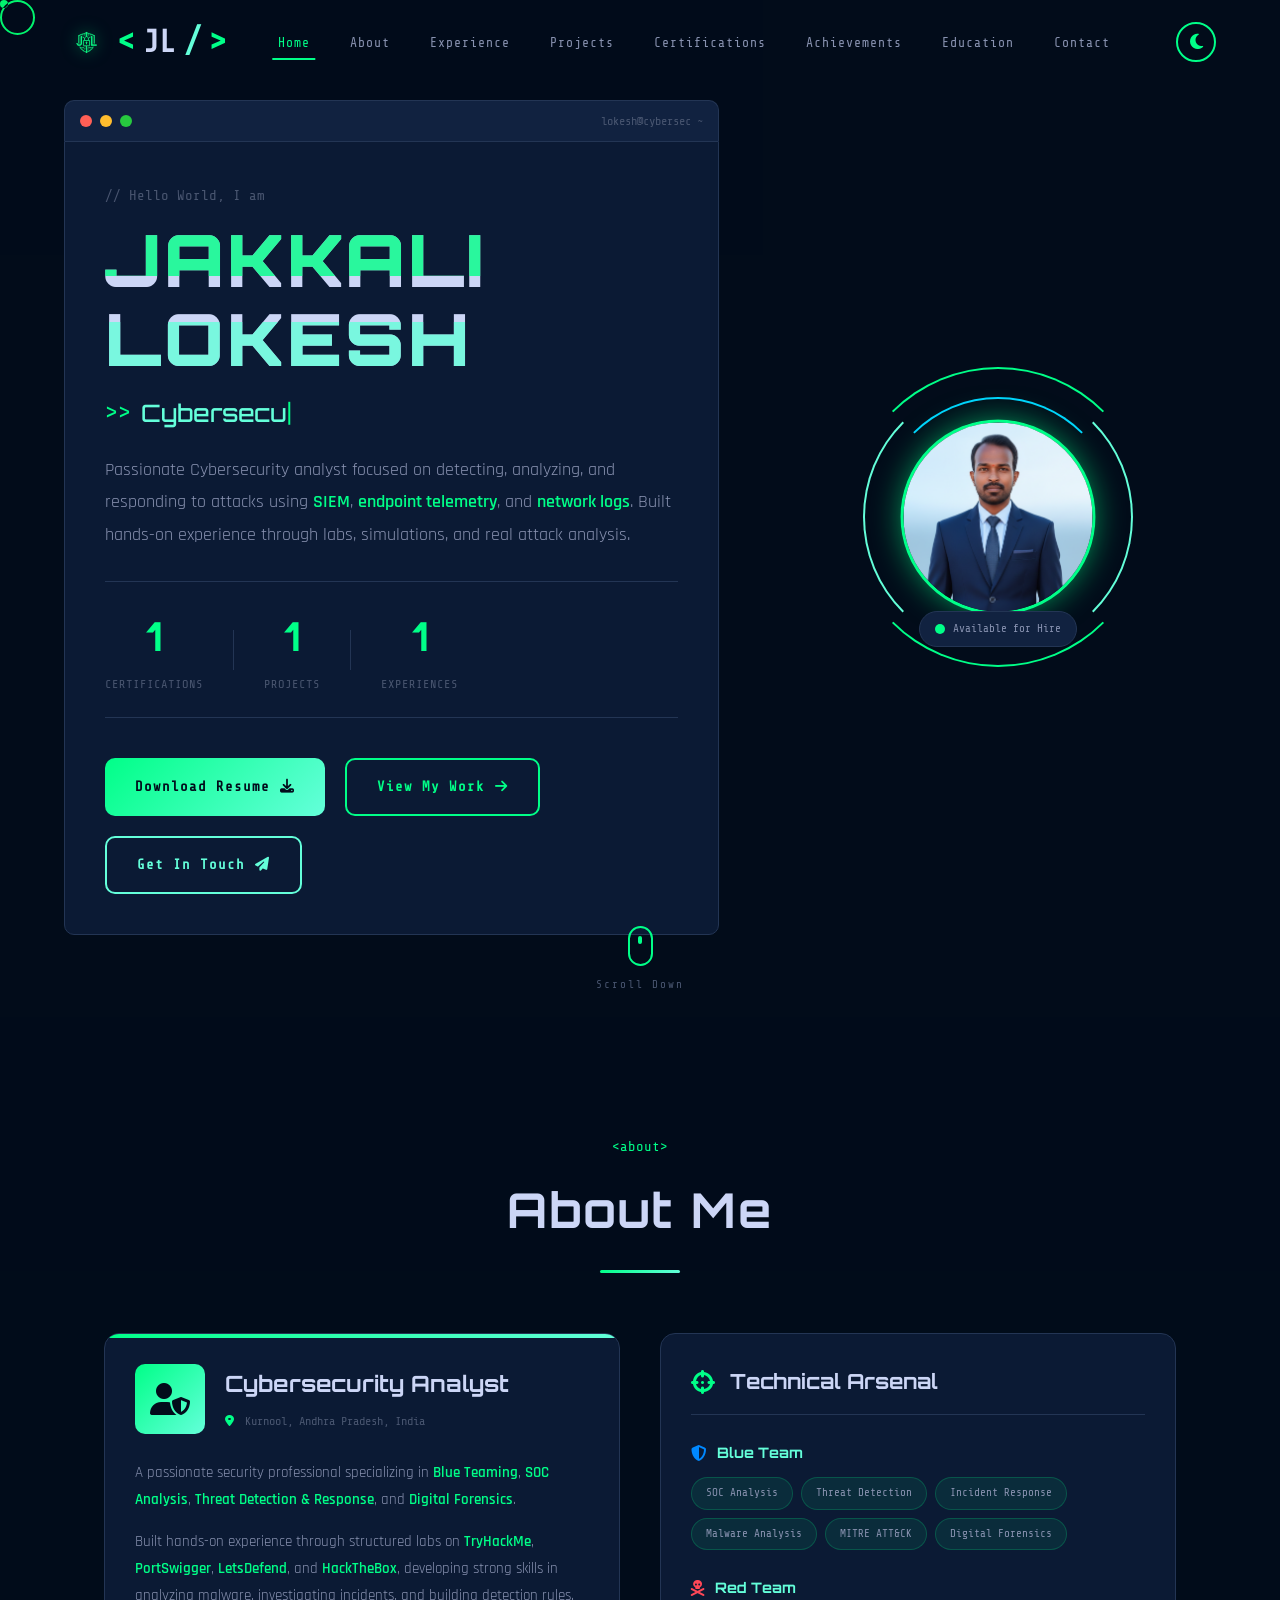
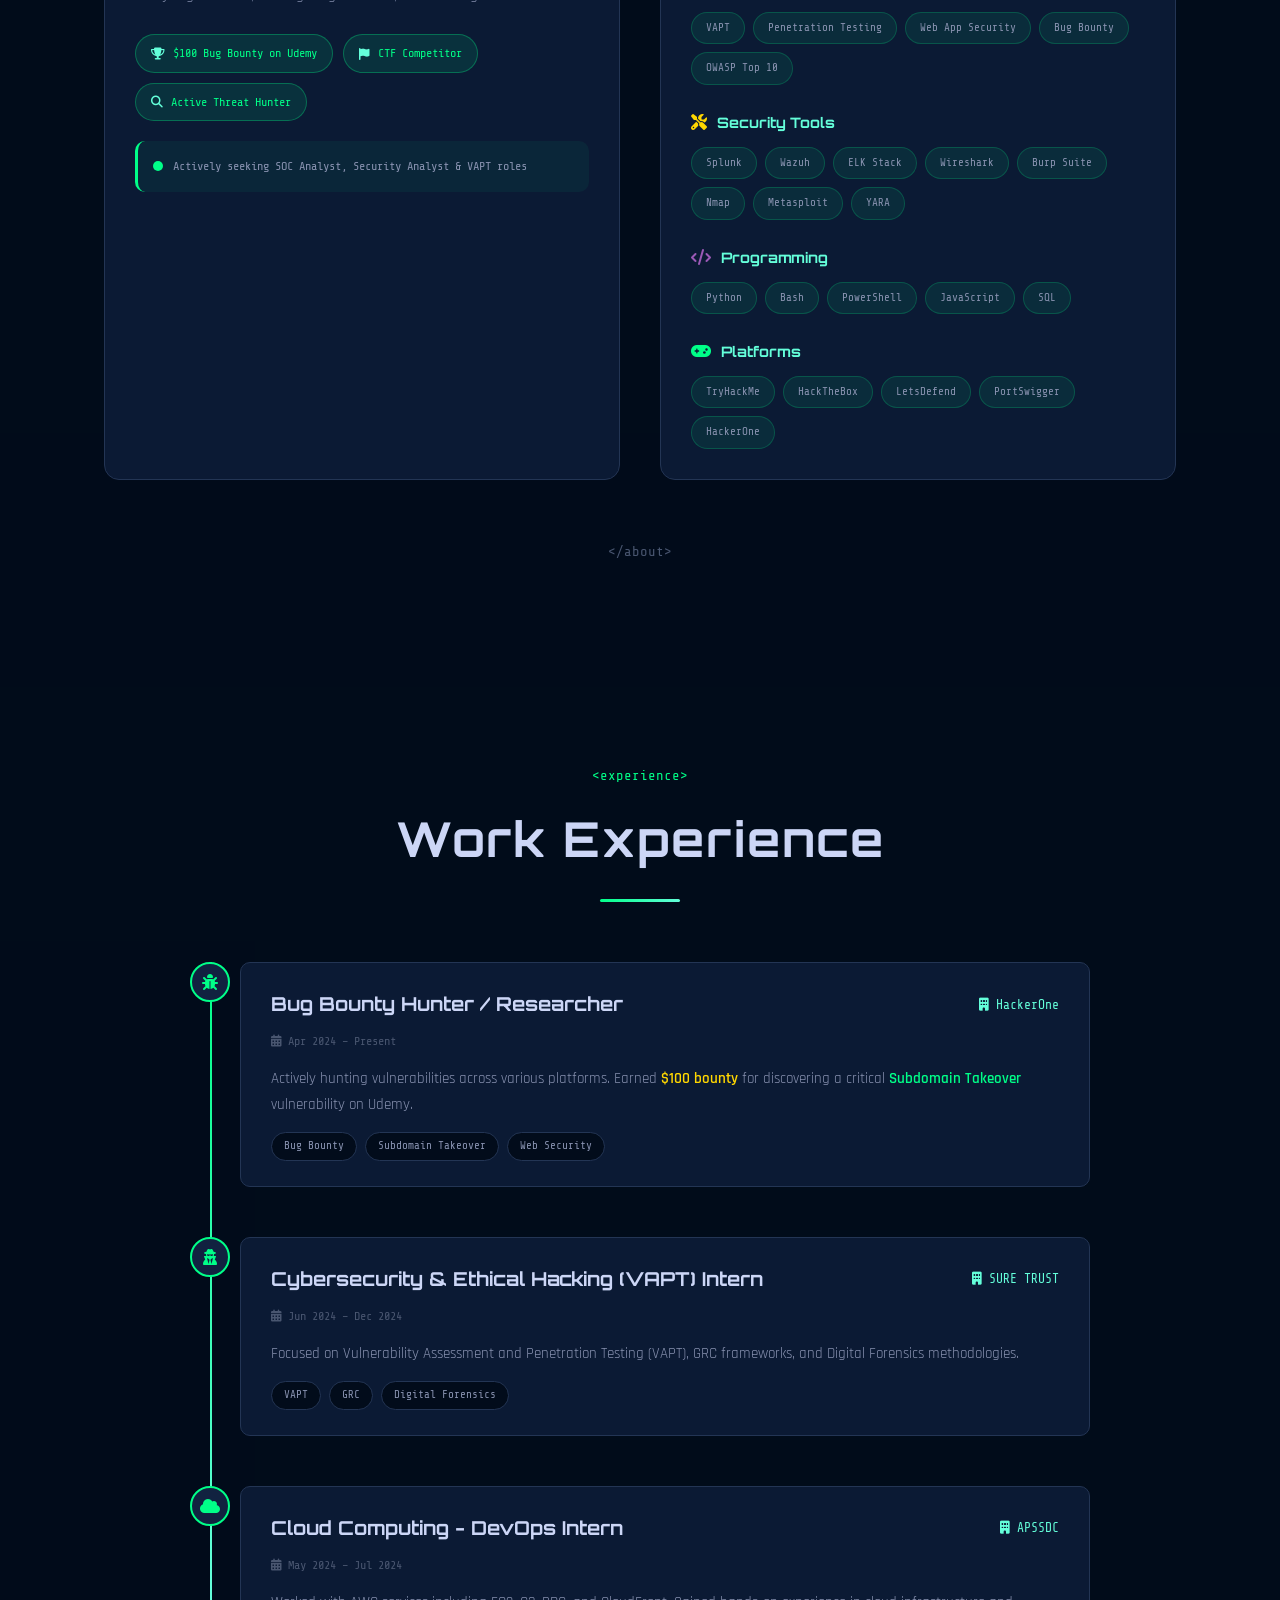
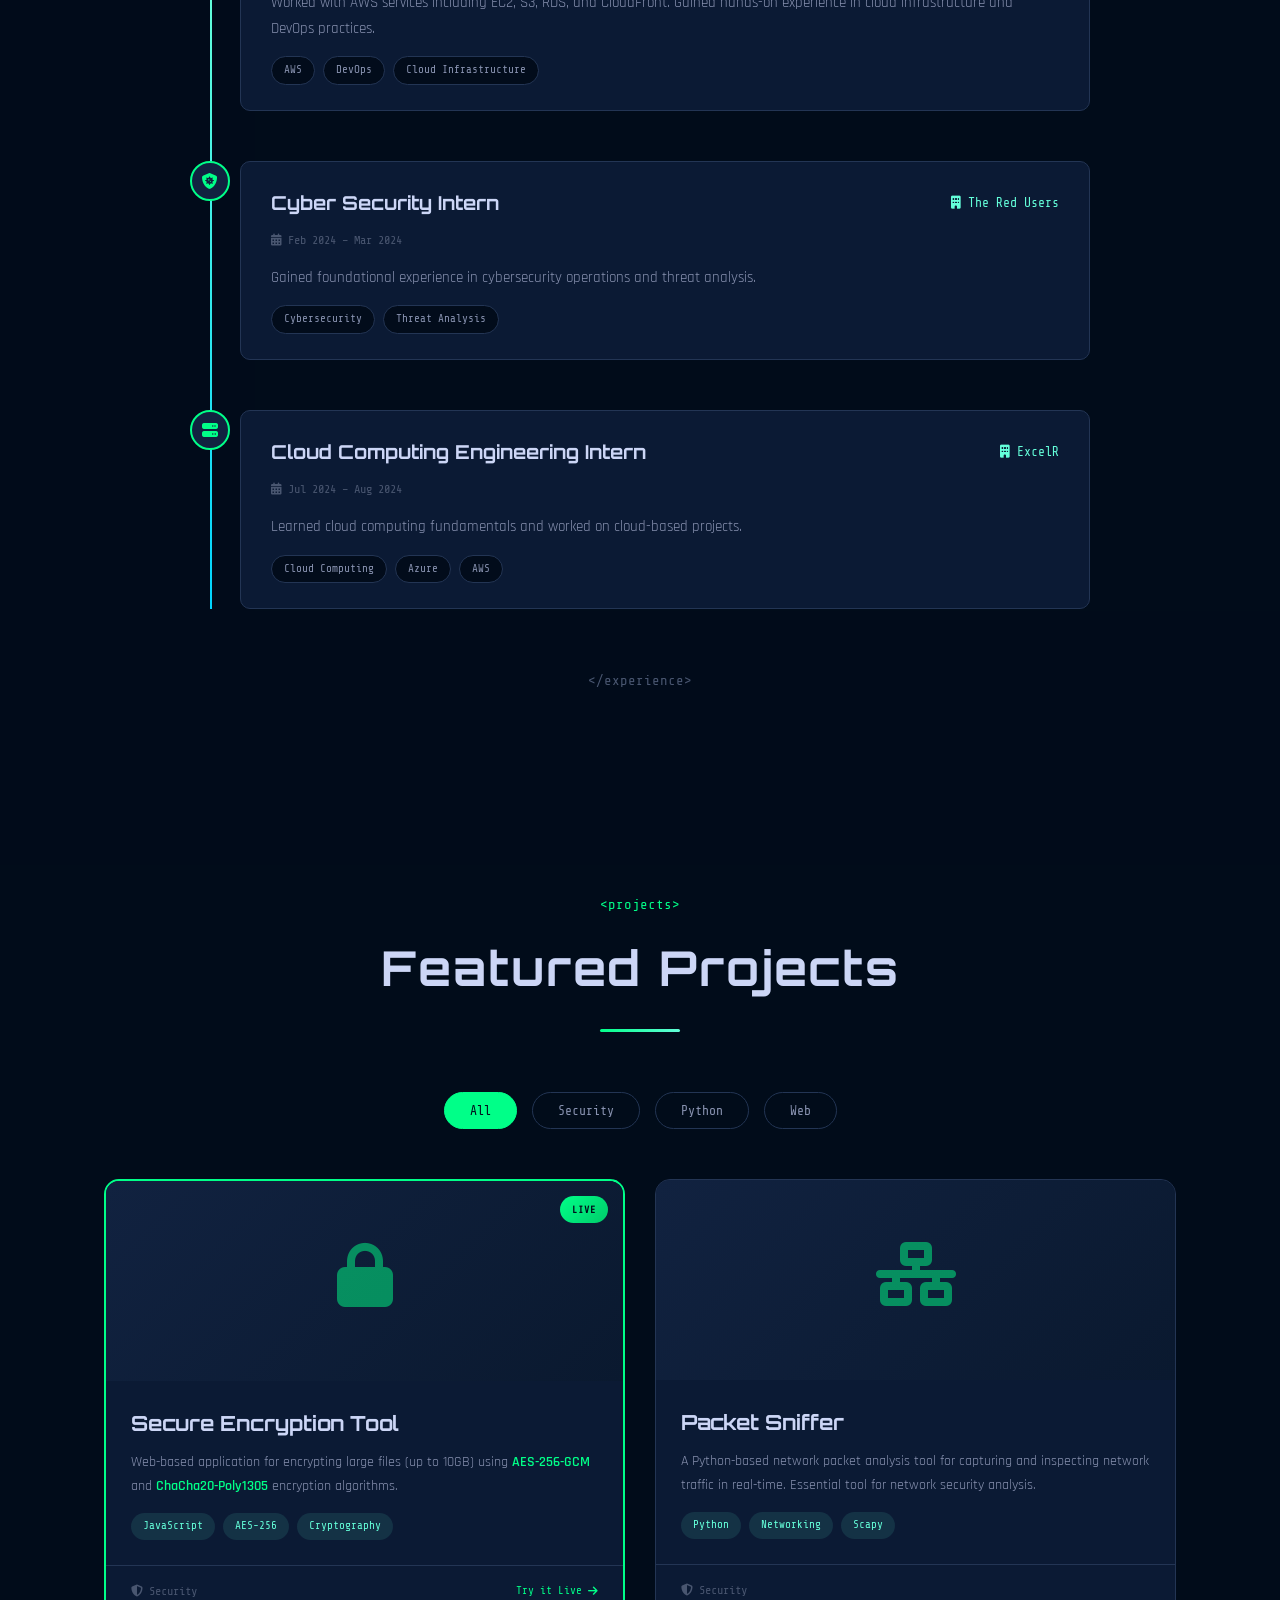
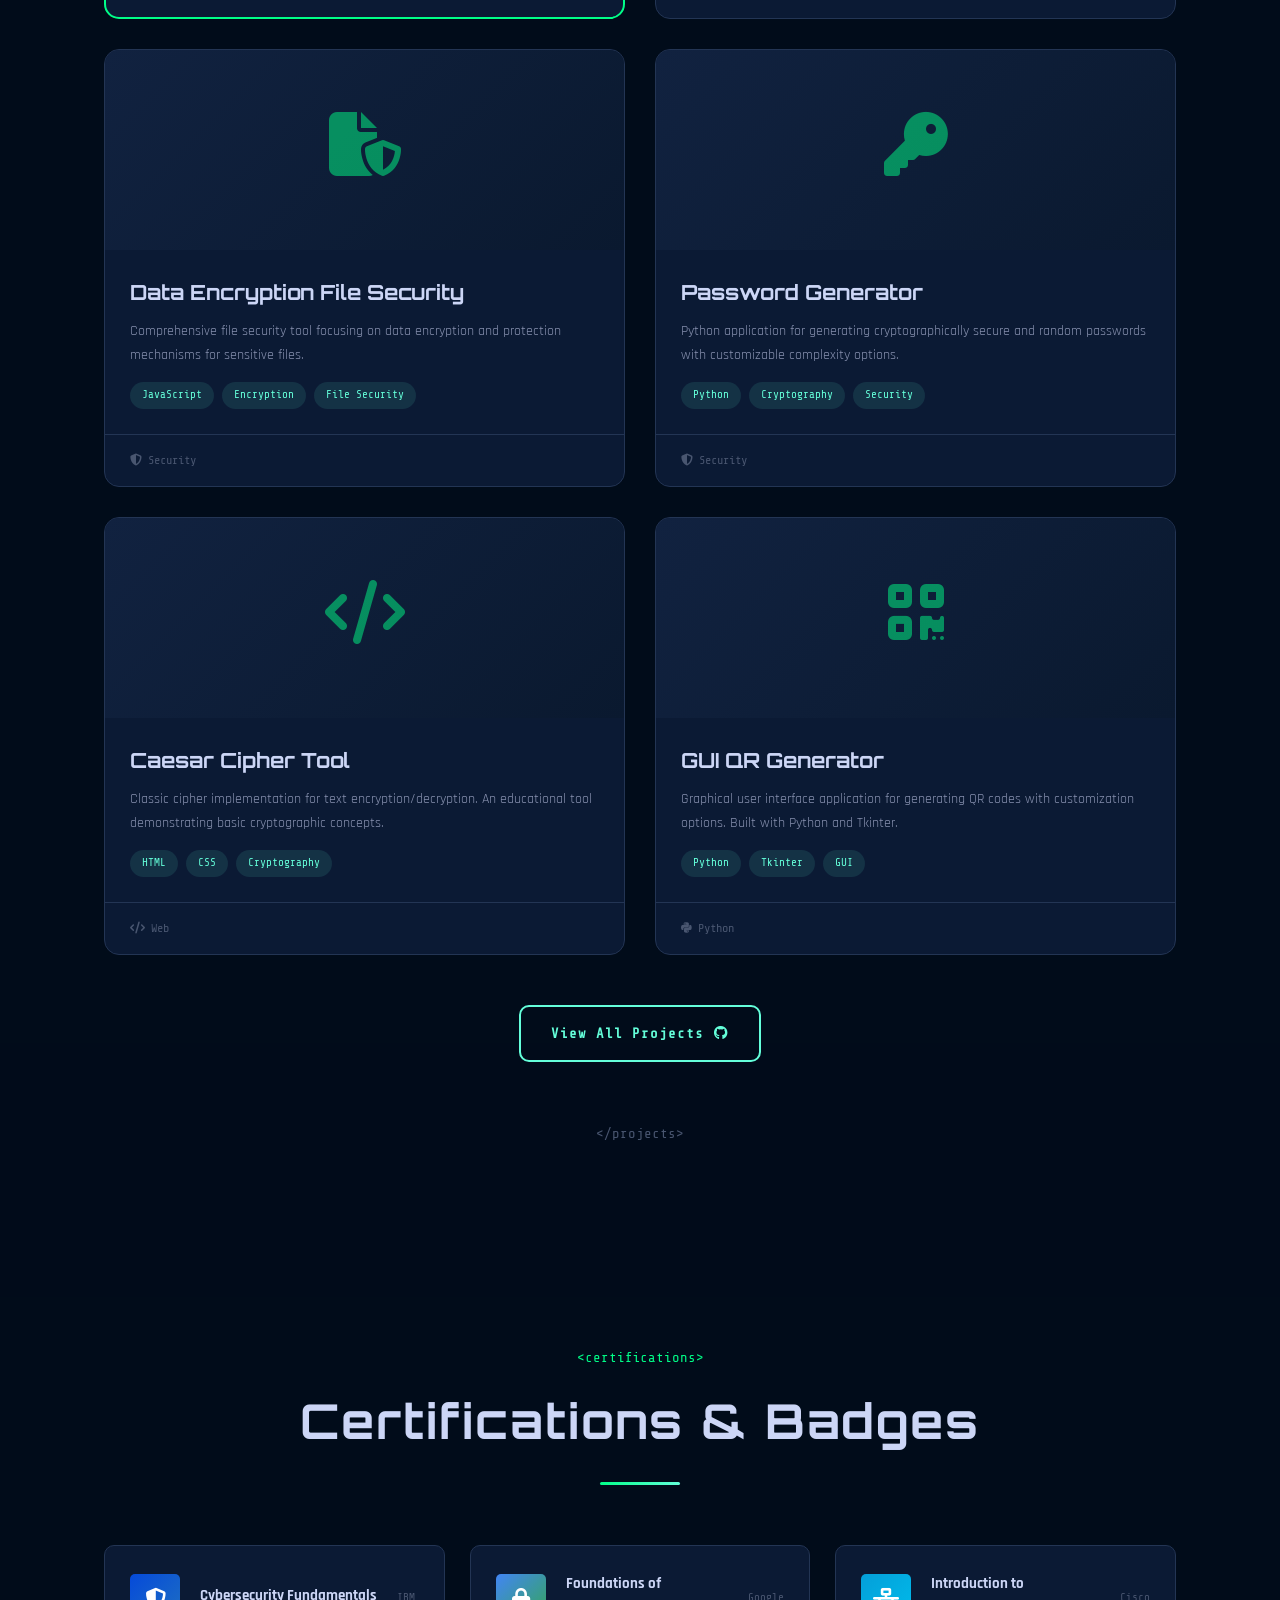
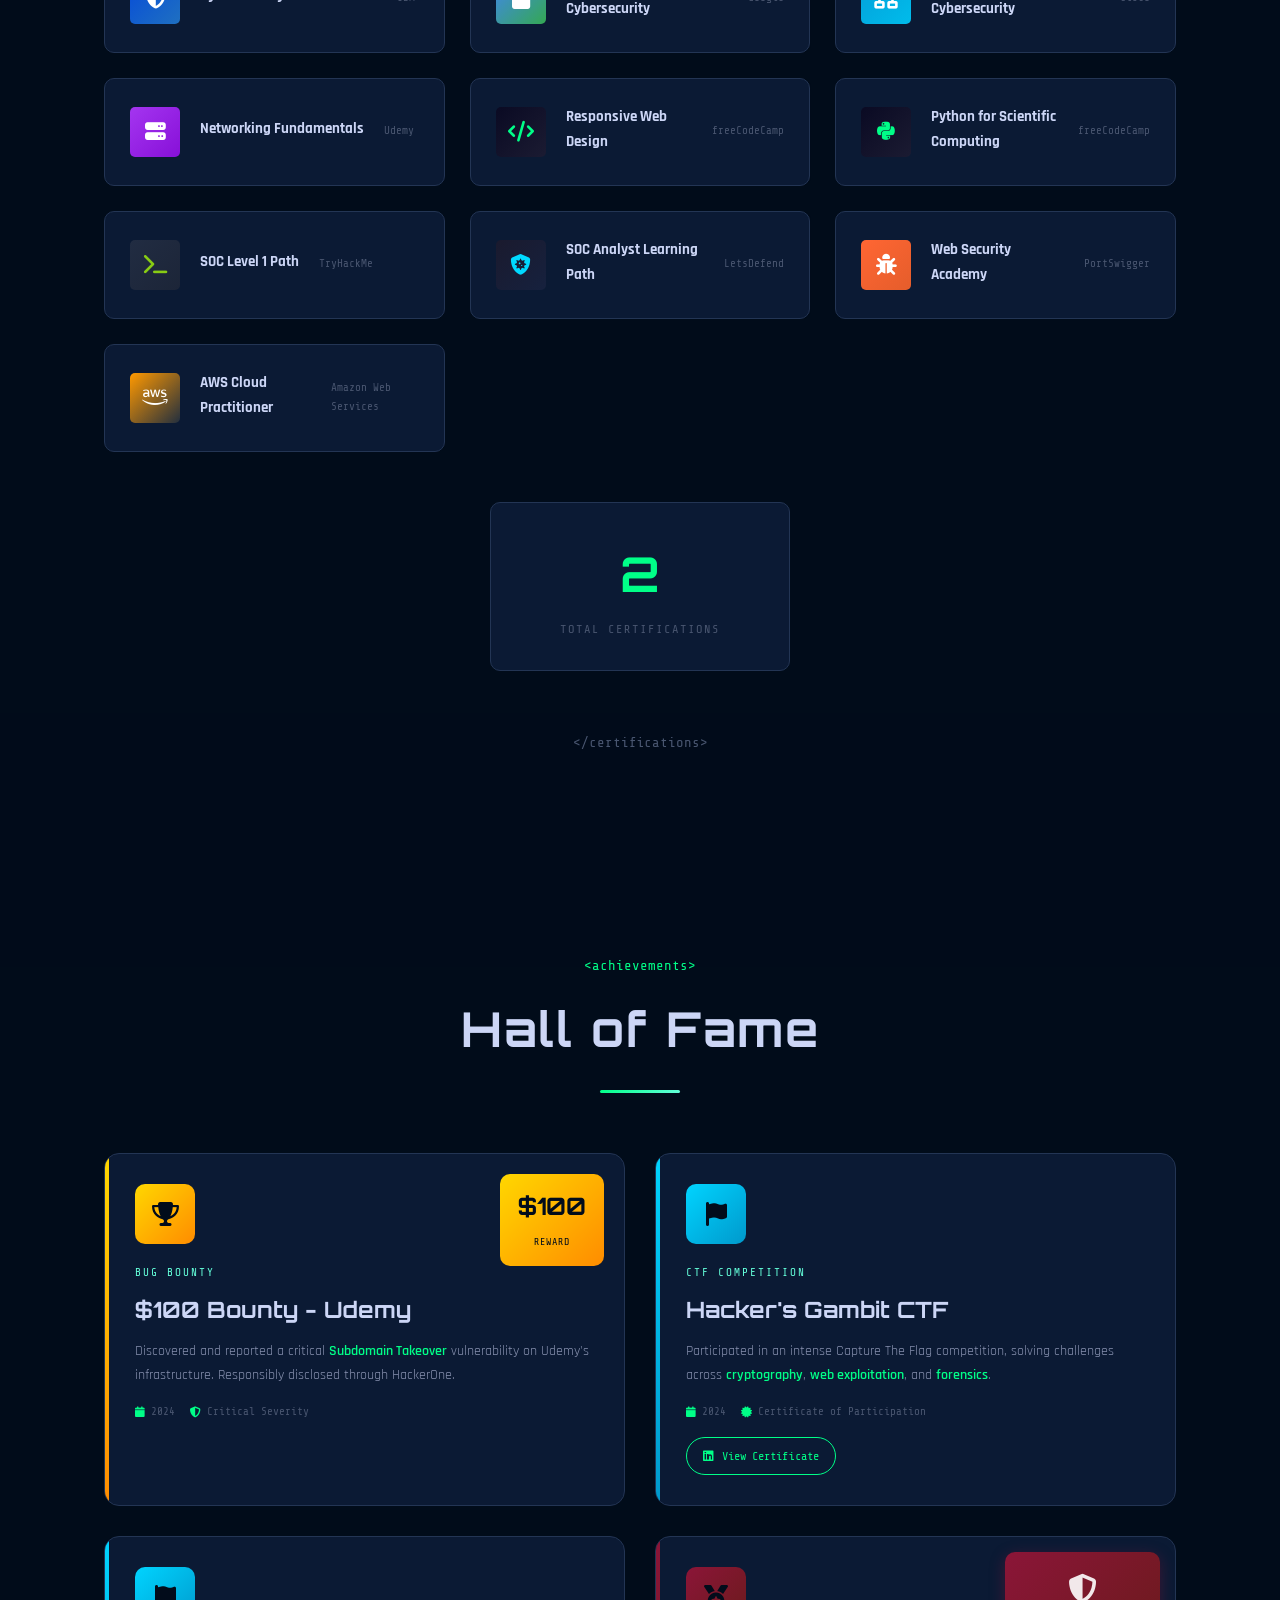
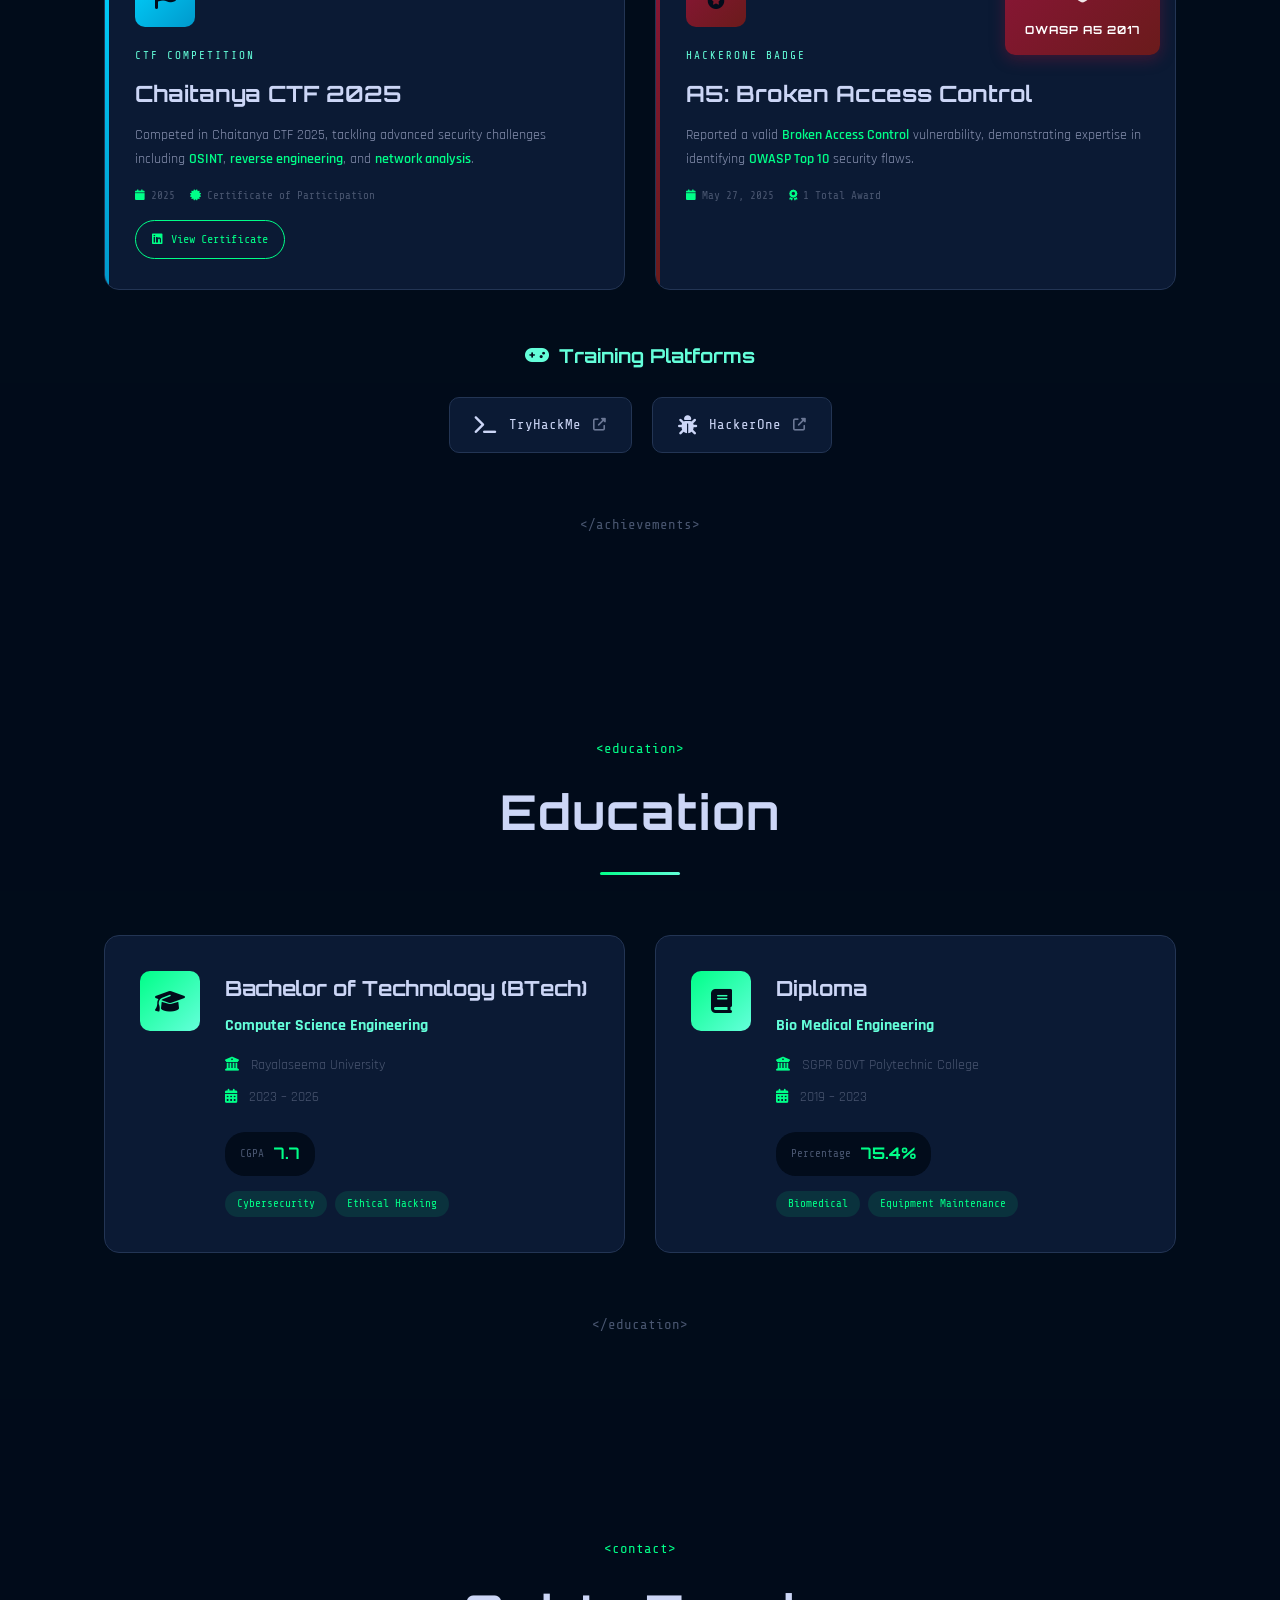
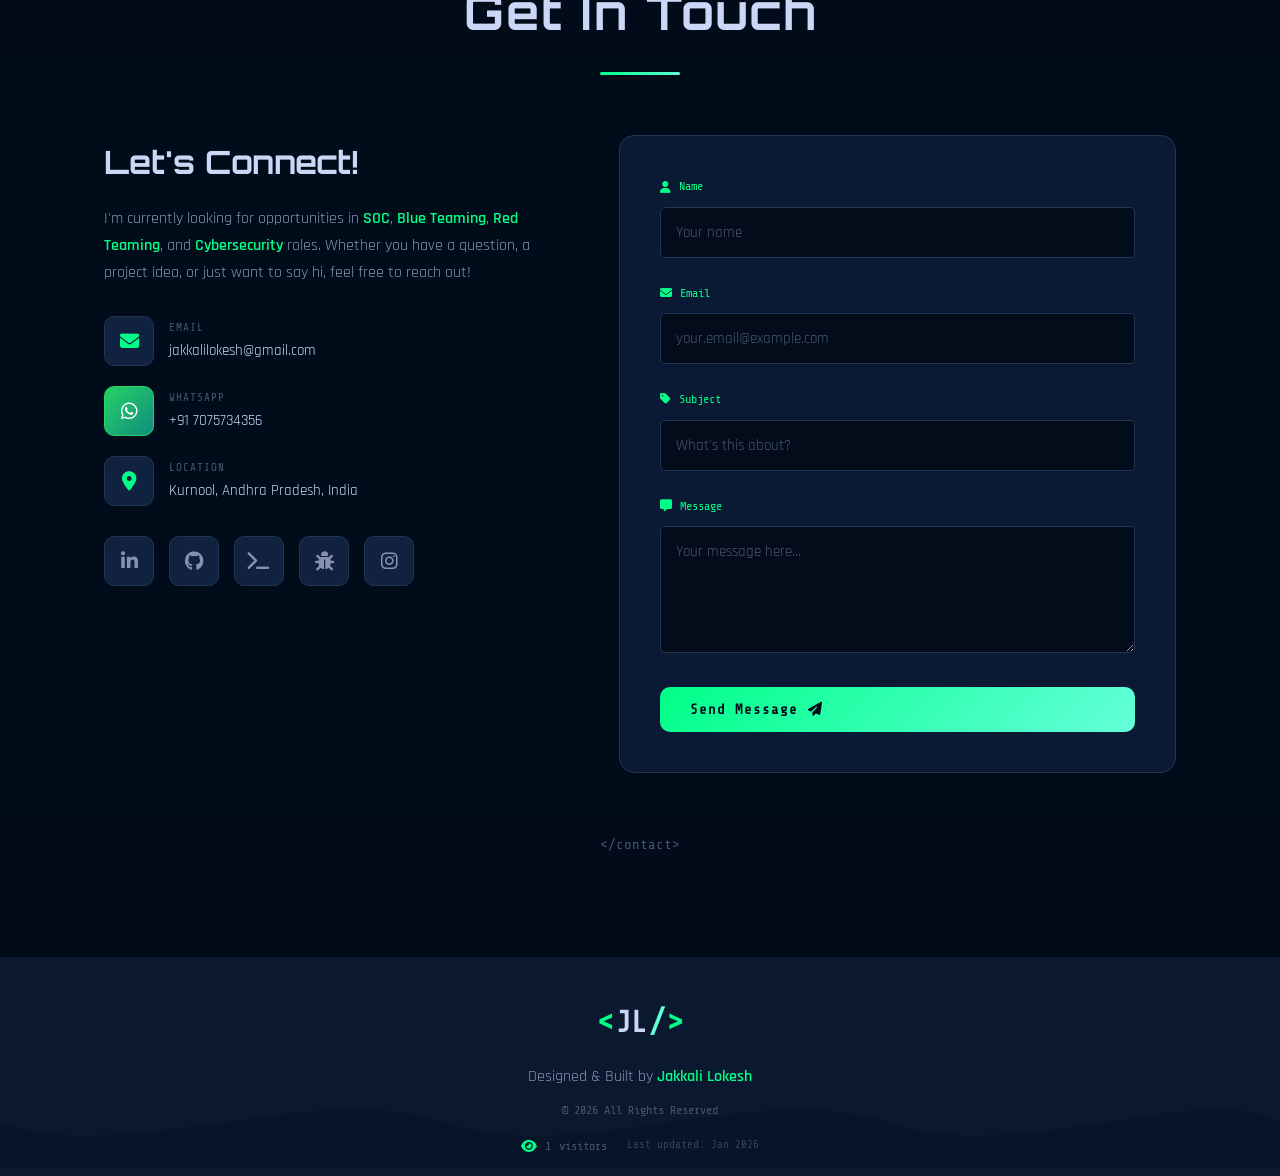
==== commit 22a24d47: "Update index.html" ====
--- a/index.html
+++ b/index.html
@@ -955,7 +955,7 @@
                             </p>
                             <div class="edu-grade">
                                 <span class="grade-label">CGPA</span>
-                                <span class="grade-value">7.6</span>
+                                <span class="grade-value">7.7</span>
                             </div>
                             <div class="edu-tags">
                                 <span class="edu-tag">Cybersecurity</span>
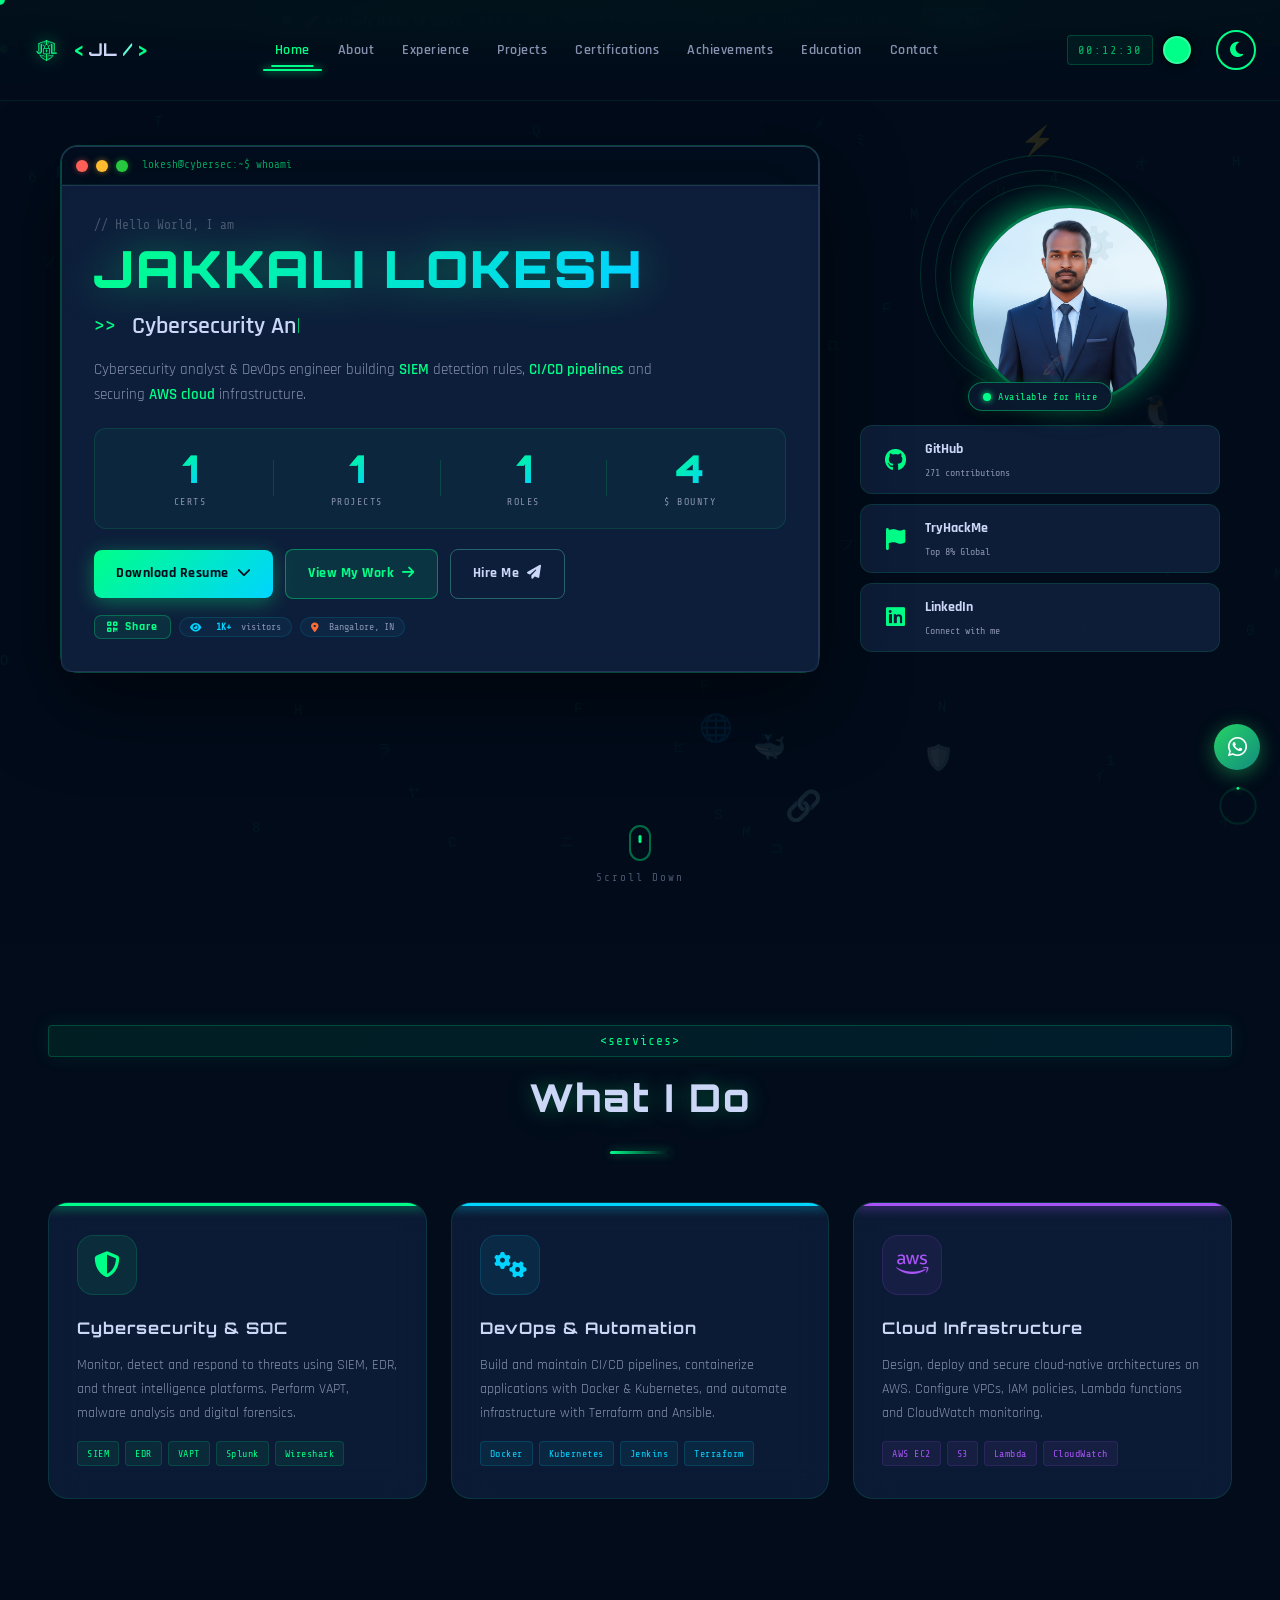
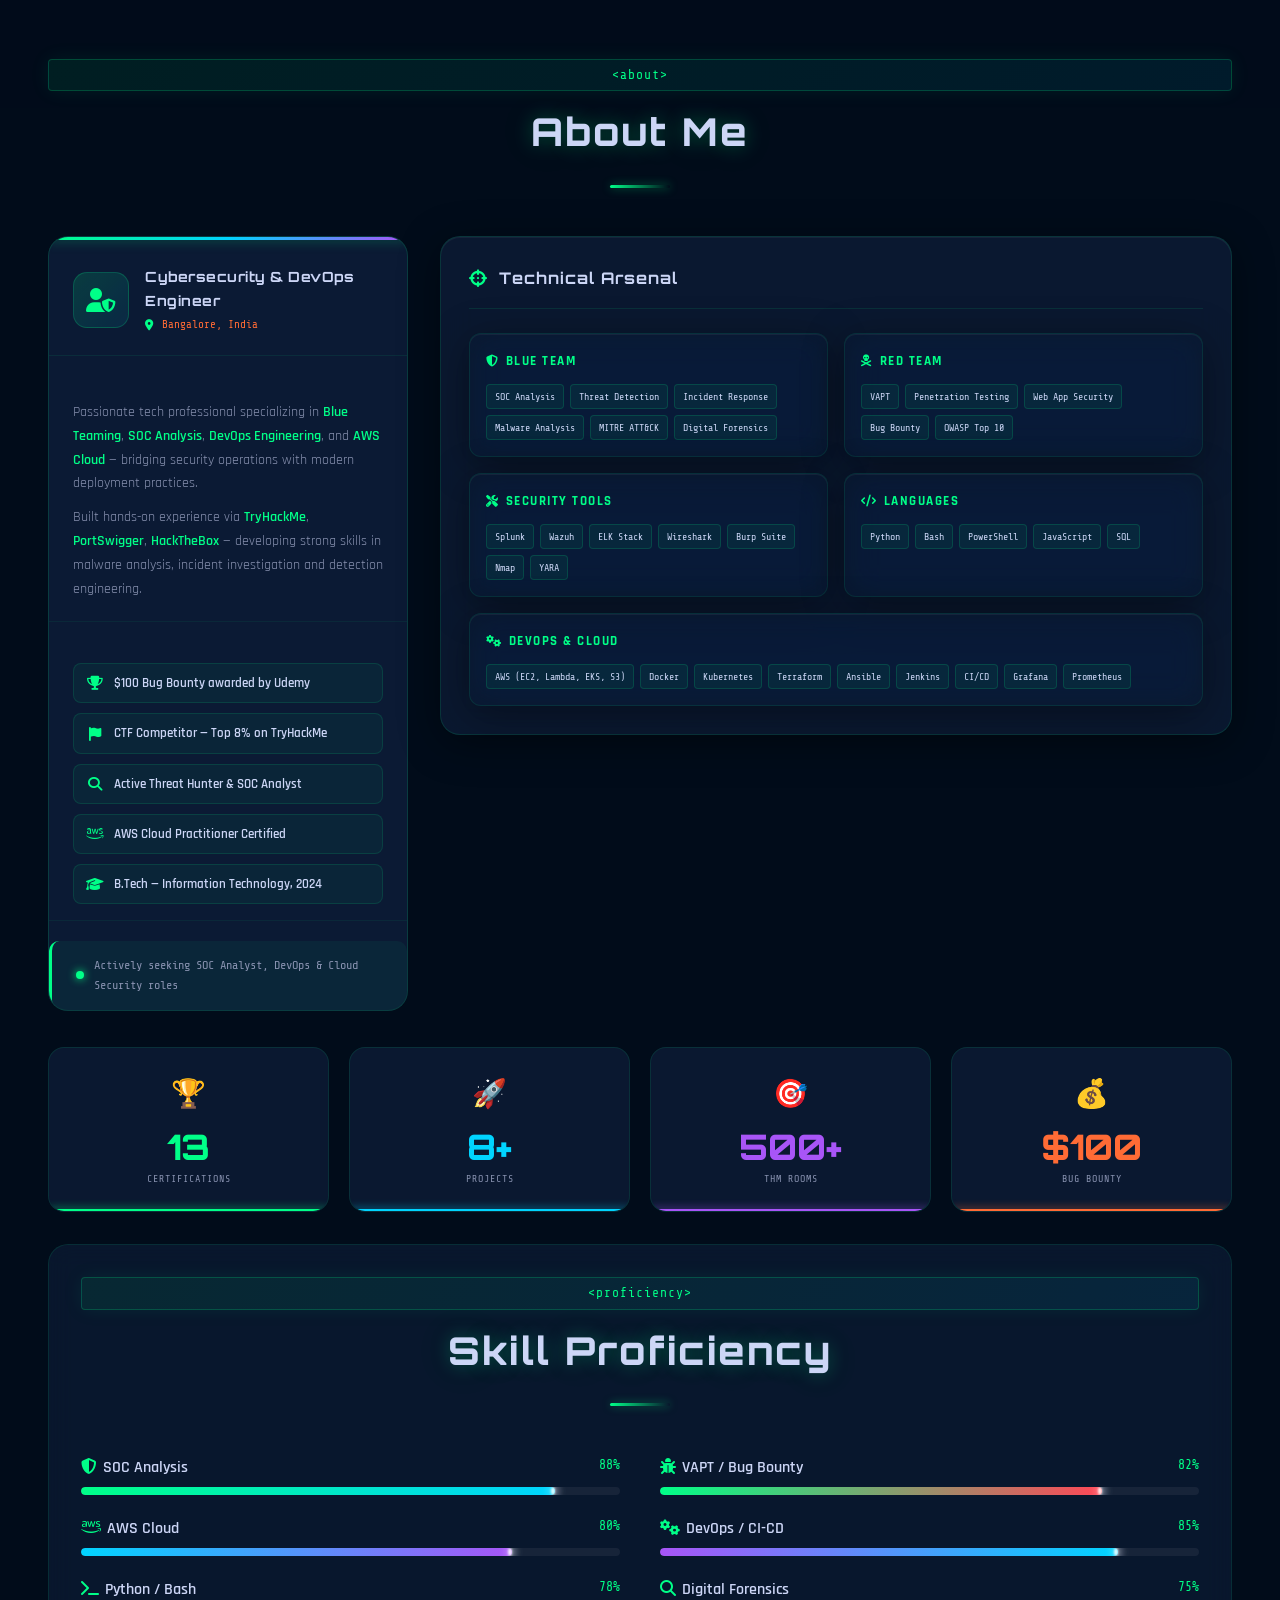
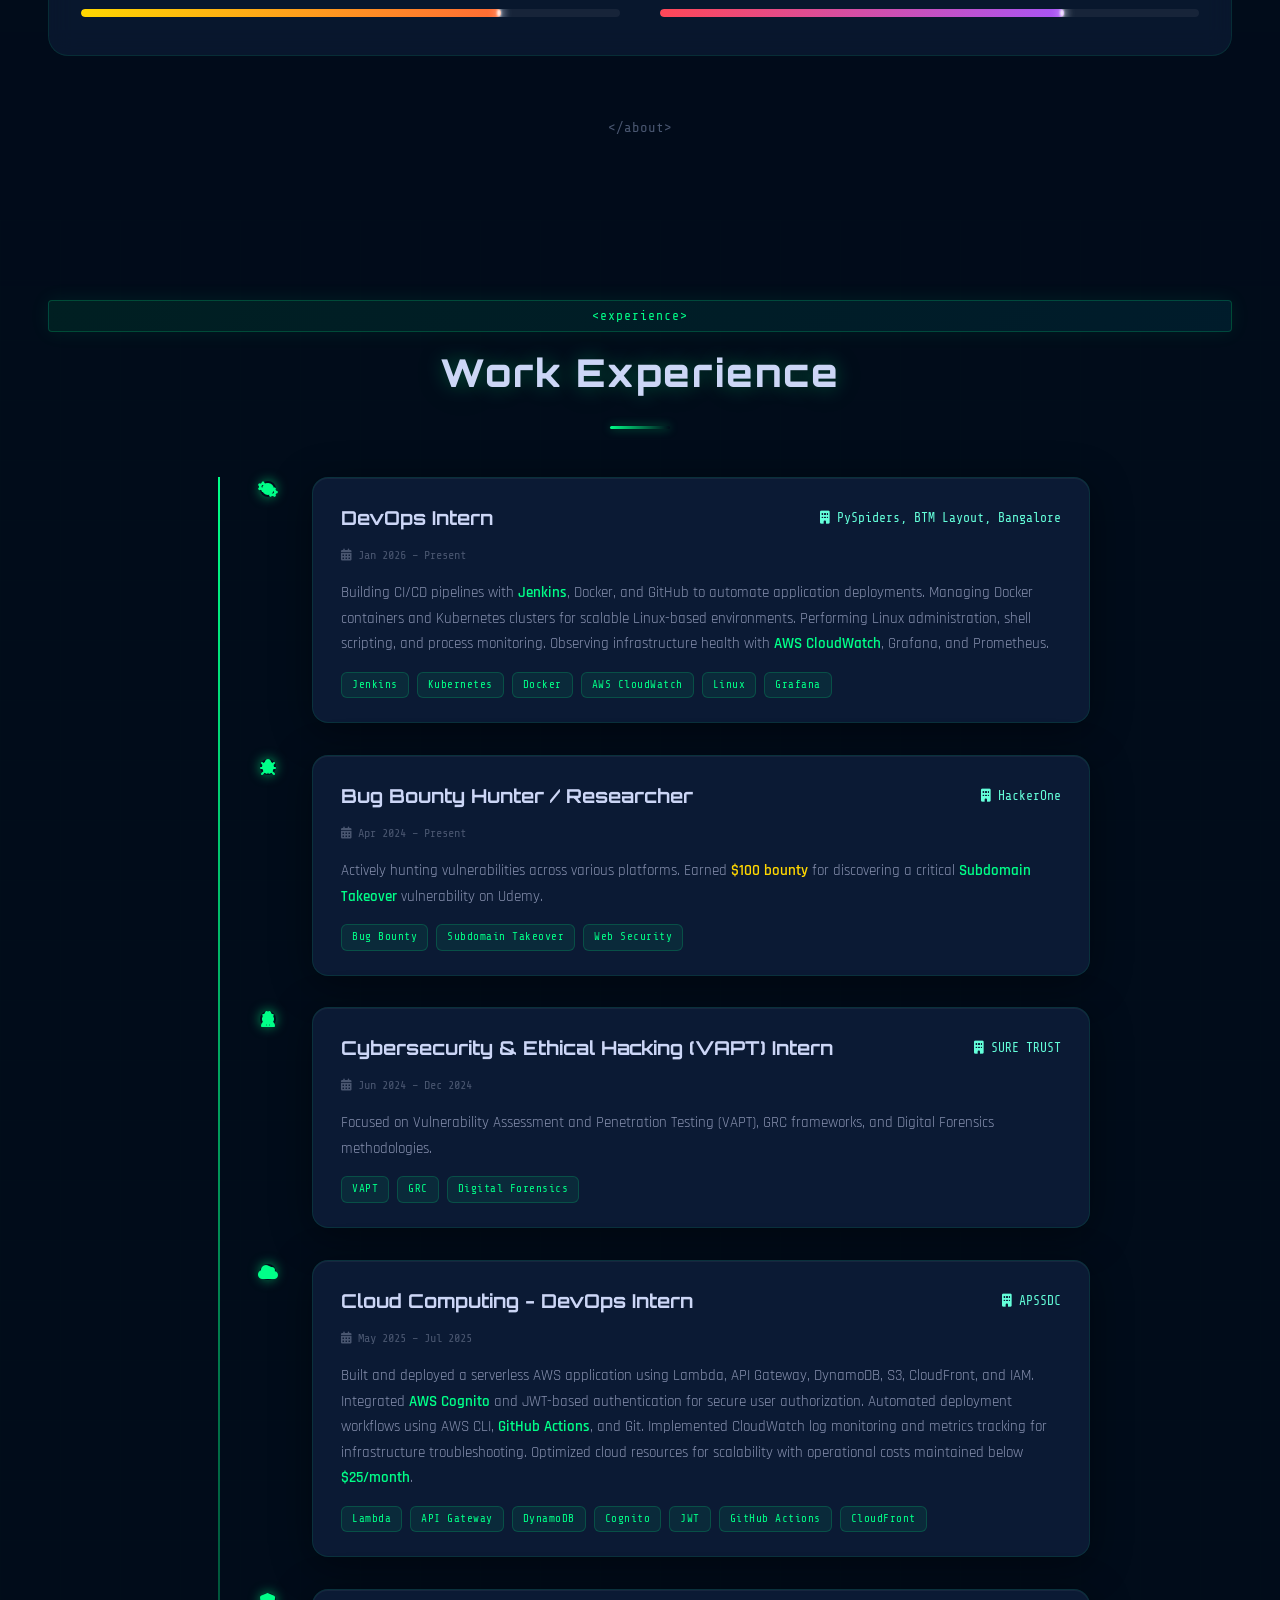
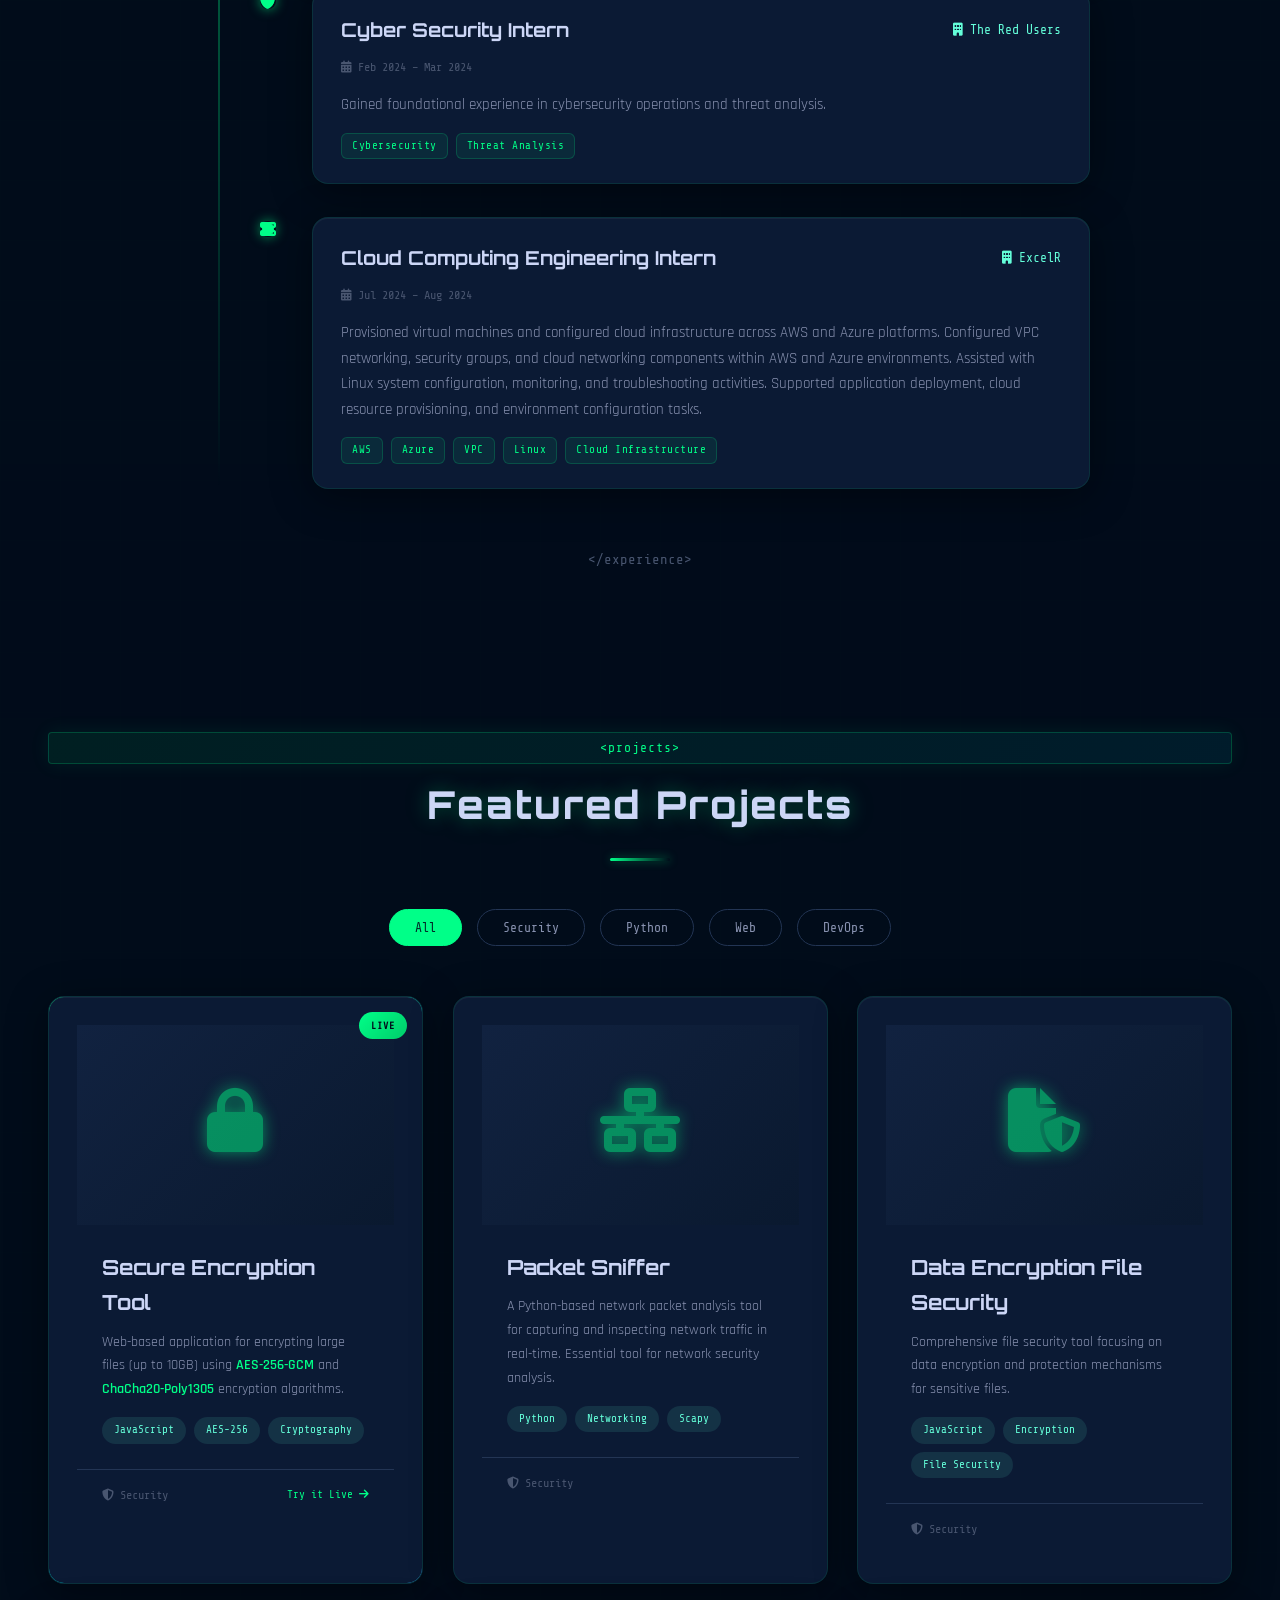
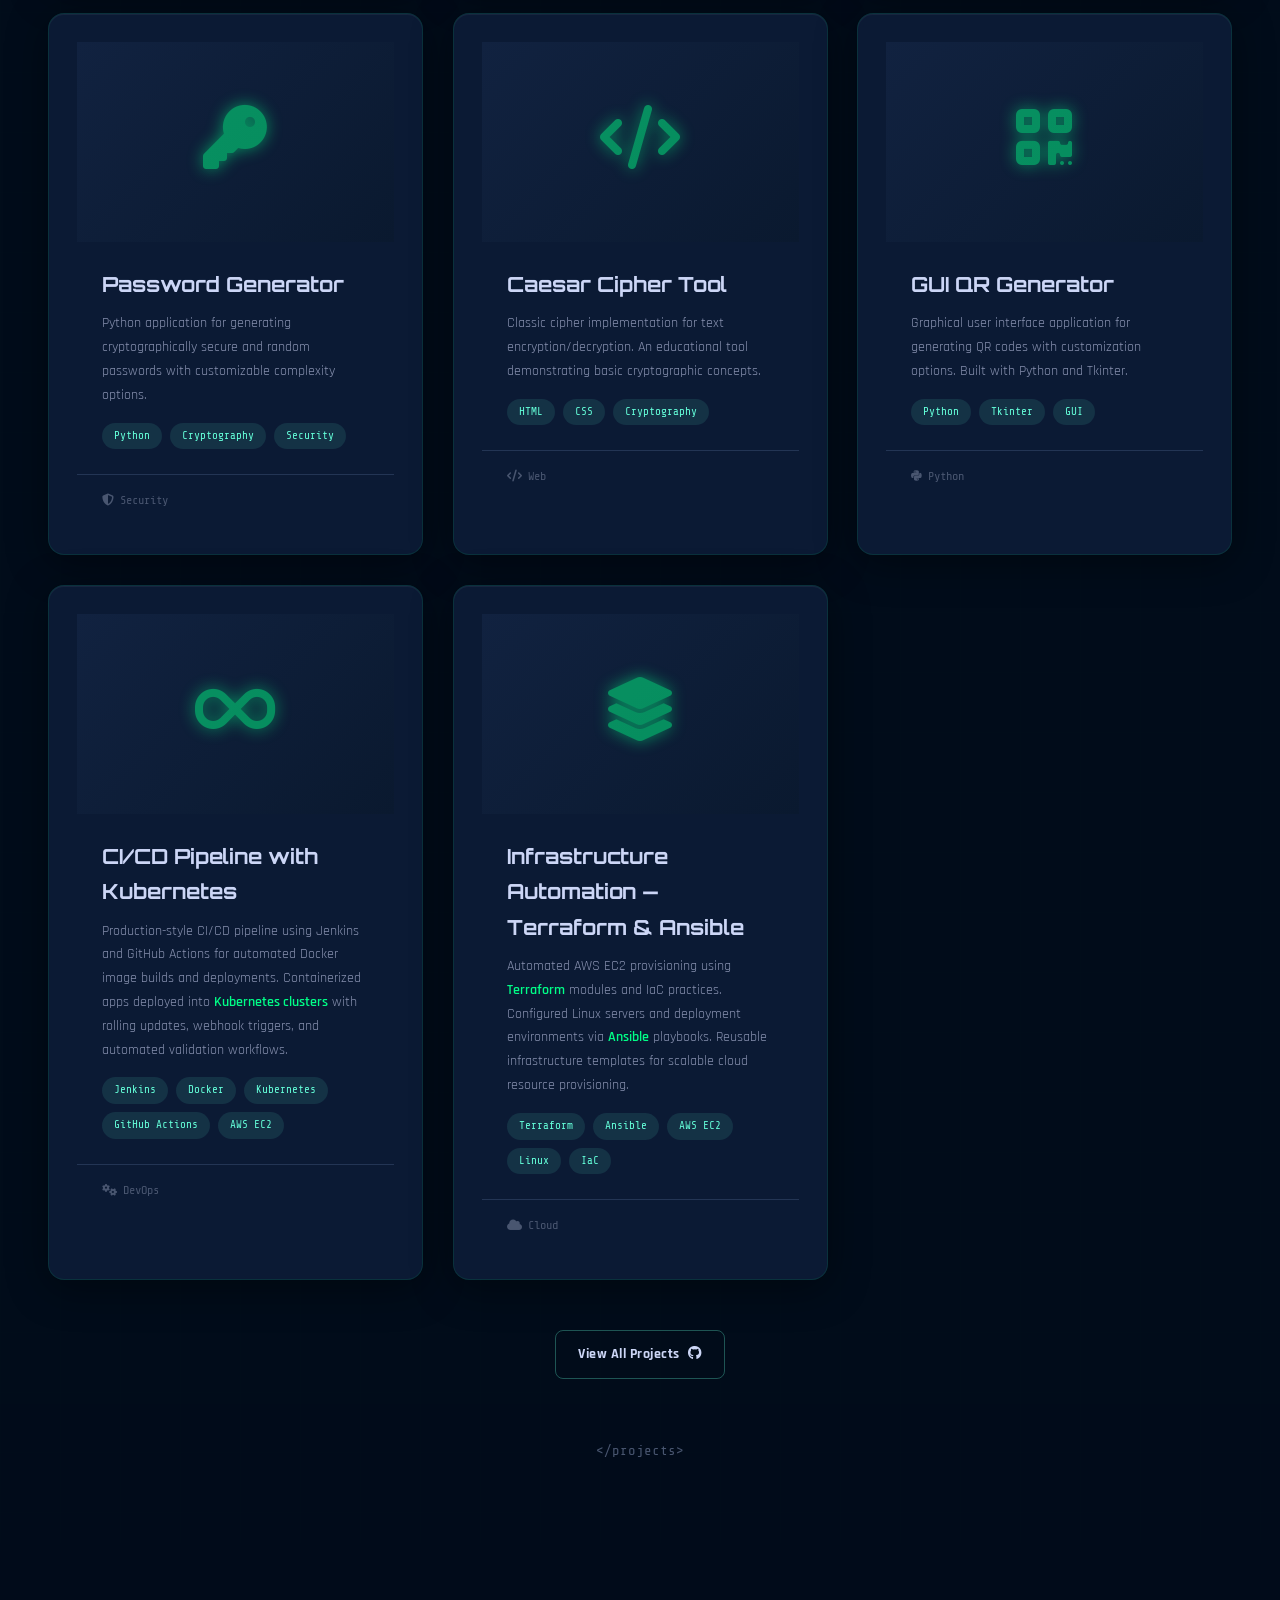
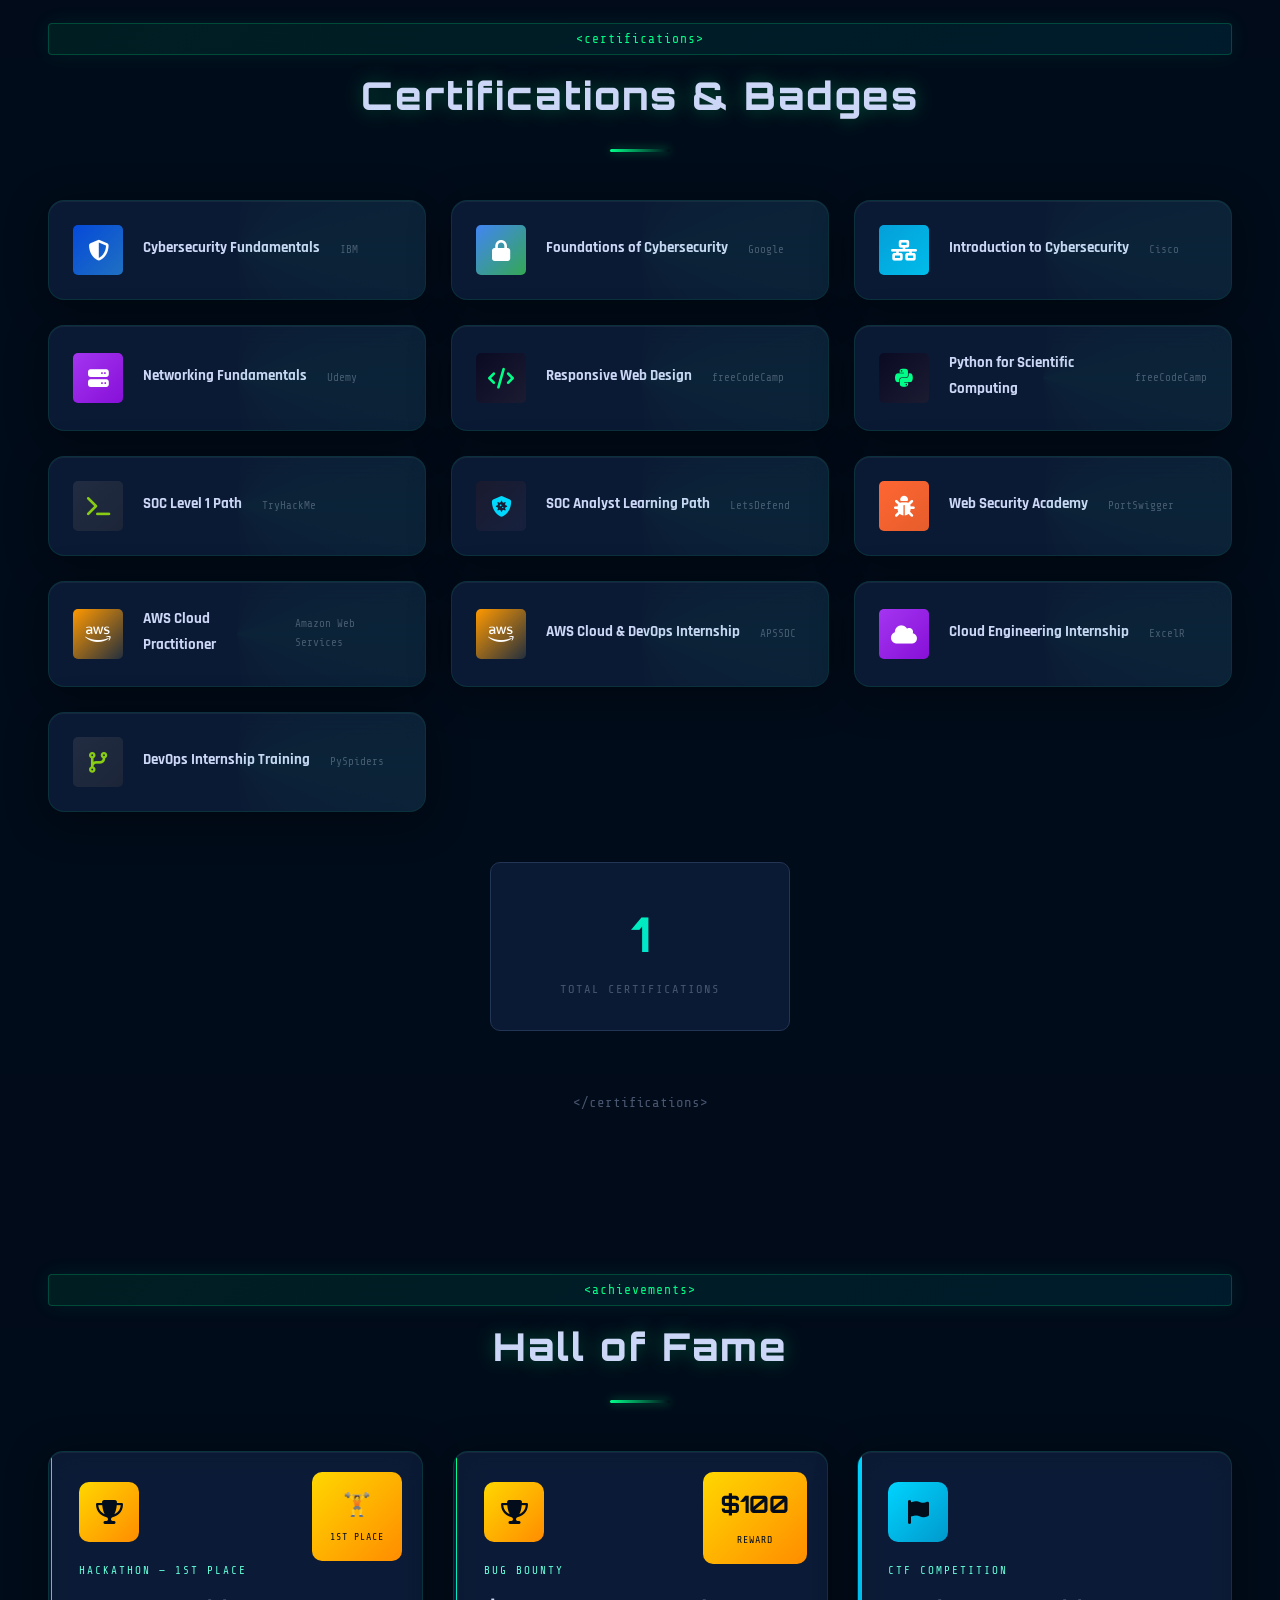
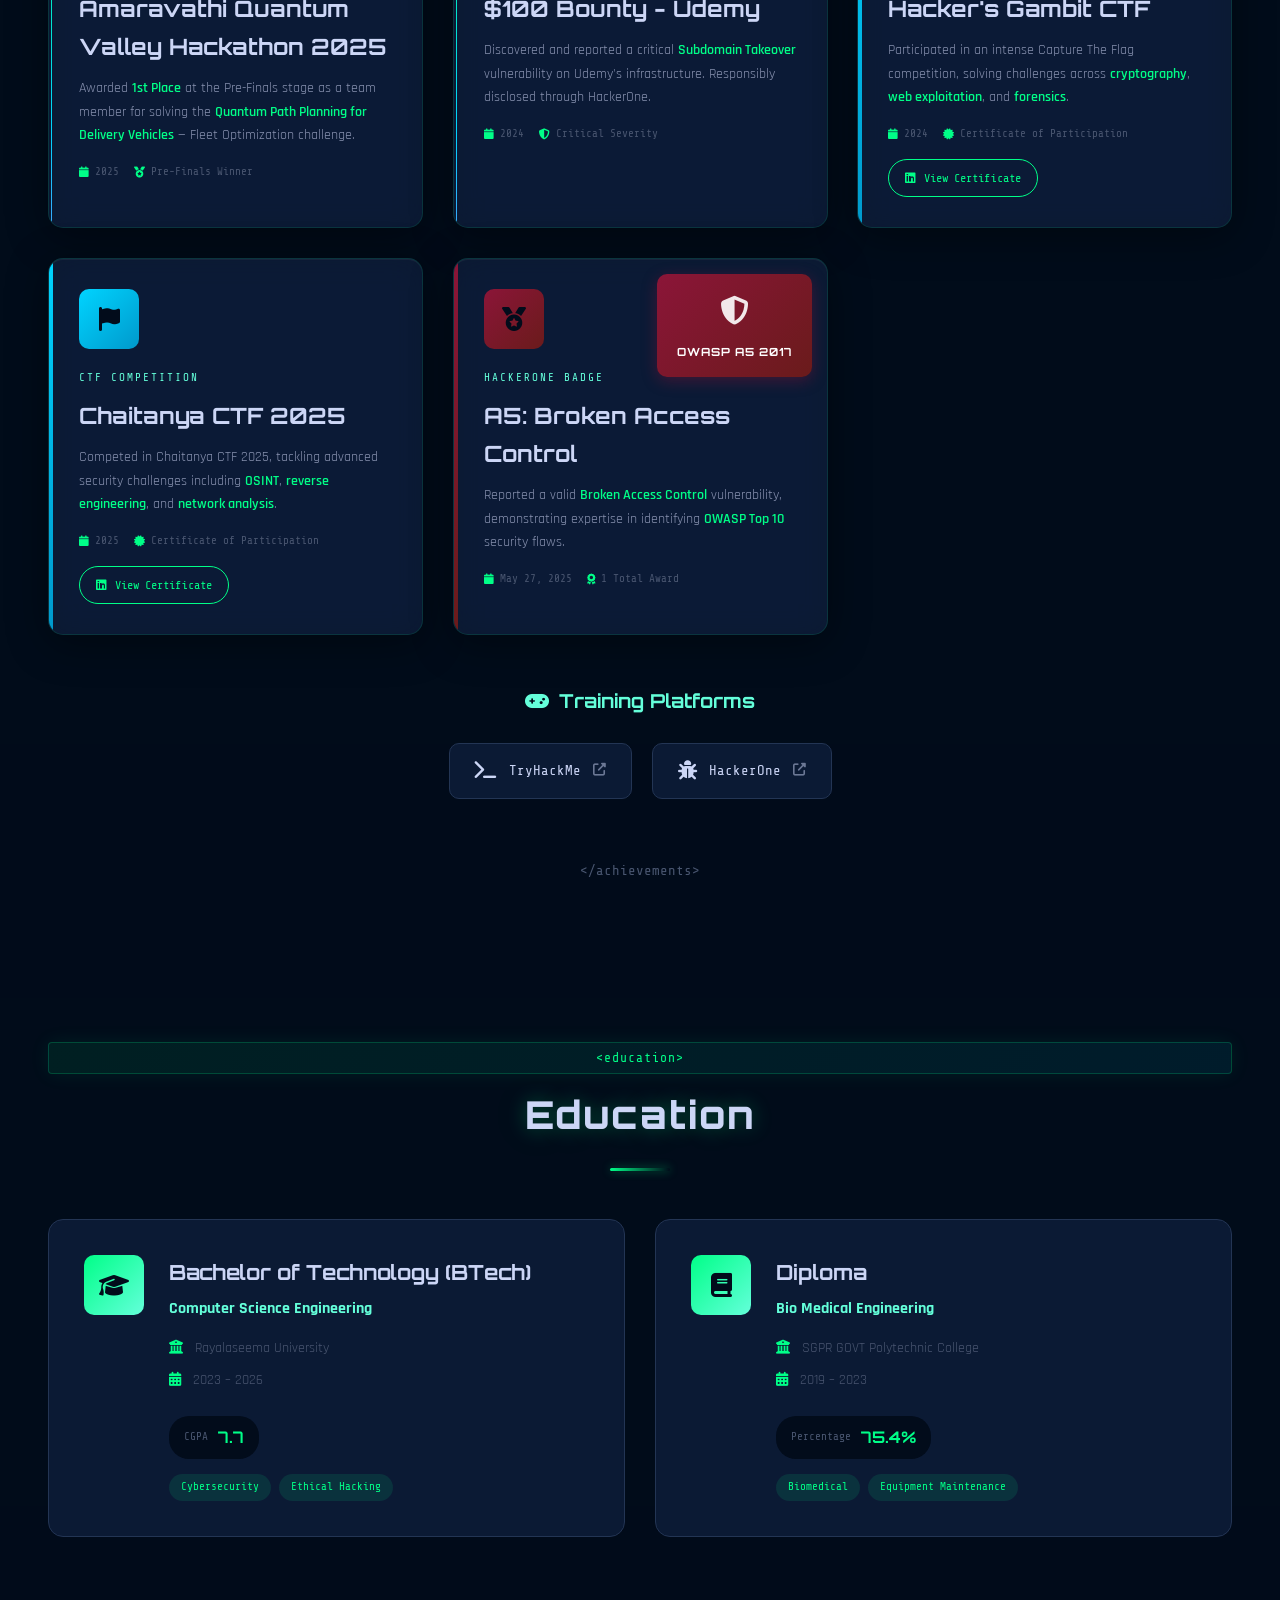
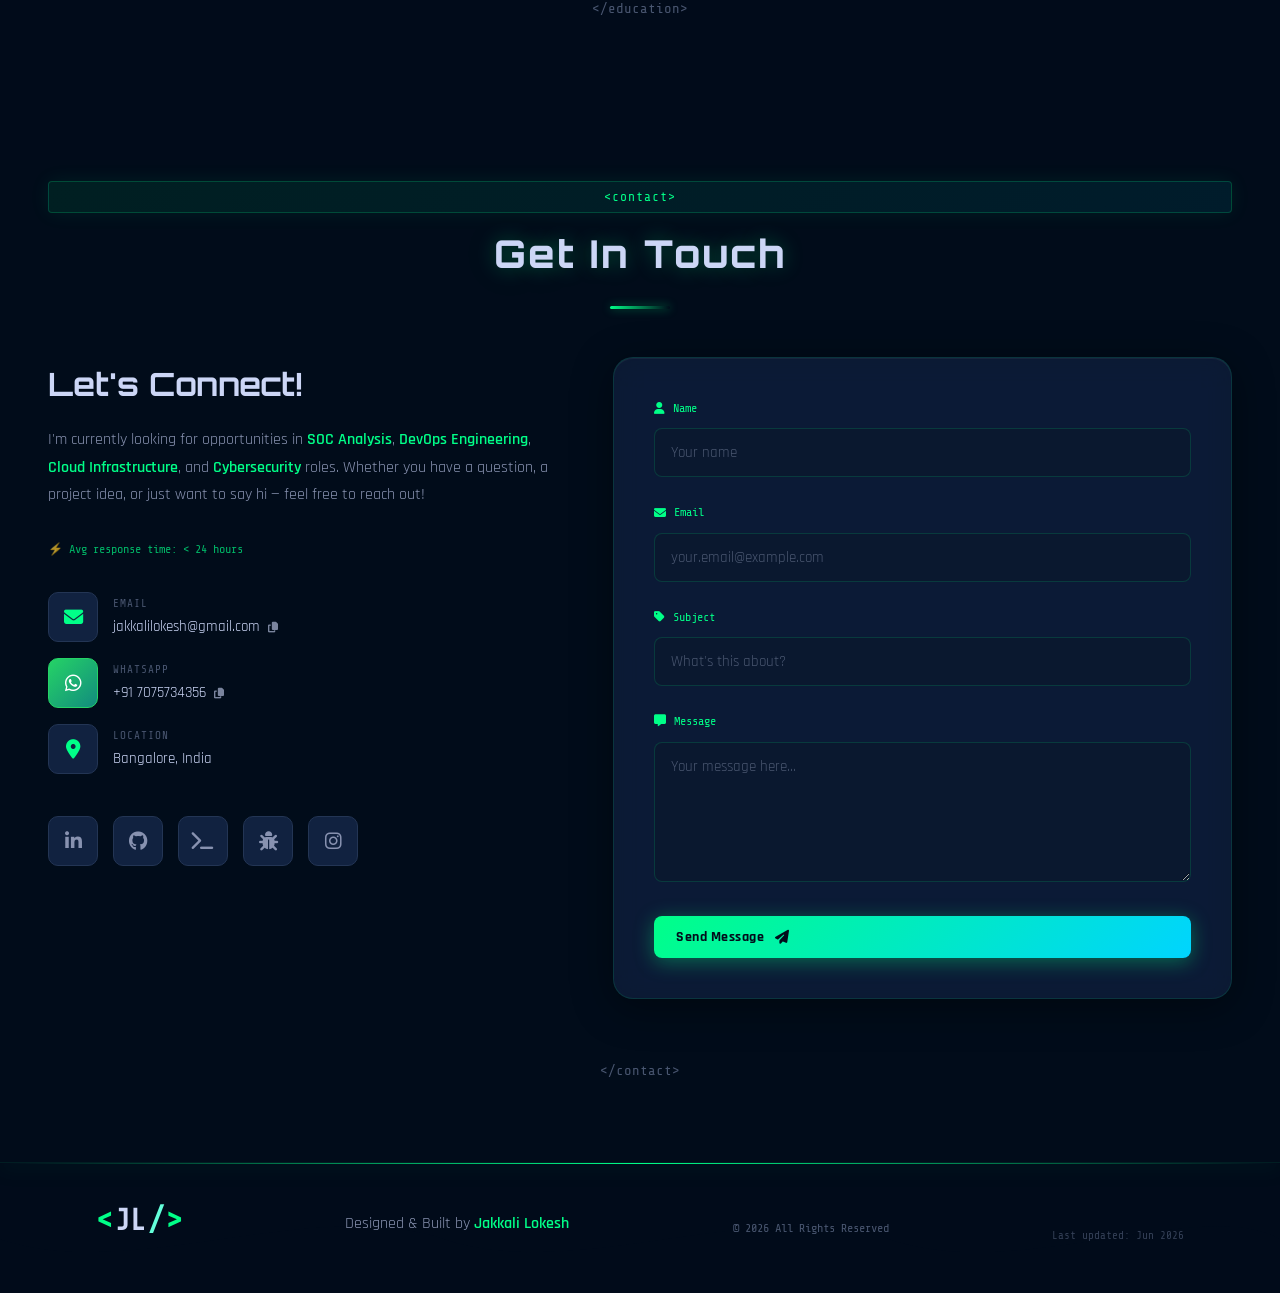
==== commit 5c22b8bc: "feat: Production-ready portfolio v4.0 - Merged all CSS into single main.css (167KB) - Fixed hero sec" ====
--- a/index.html
+++ b/index.html
@@ -1,48 +1,146 @@
-<!DOCTYPE html>
+﻿<!DOCTYPE html>
 <html lang="en">
 
 <head>
     <meta charset="UTF-8">
     <meta name="viewport" content="width=device-width, initial-scale=1.0">
-    <meta name="description"
-        content="Jakkali Lokesh - Cybersecurity Analyst, SOC L1, SIEM, Digital Forensics, VAPT, Bug Bounty Hunter. Portfolio showcasing security expertise and projects.">
-    <meta name="keywords"
-        content="Cybersecurity, SOC Analyst, Bug Bounty, VAPT, Penetration Testing, Digital Forensics, SIEM">
+    <meta name="description" content="Jakkali Lokesh - Cybersecurity Analyst, SOC L1, DevOps Engineer, AWS Cloud Engineer, SIEM, Digital Forensics, VAPT, Bug Bounty Hunter. Portfolio showcasing security and DevOps expertise.">
+    <meta name="keywords" content="Cybersecurity, SOC Analyst, Bug Bounty, VAPT, Penetration Testing, Digital Forensics, SIEM, DevOps, AWS, Kubernetes, Docker, Terraform, Ansible, Jenkins, CI/CD, Cloud Engineering">
     <meta name="author" content="Jakkali Lokesh">
 
-    <meta property="og:title" content="Jakkali Lokesh | Cybersecurity Analyst Portfolio">
-    <meta property="og:description"
-        content="Passionate Cybersecurity Analyst specializing in SOC Analysis, Threat Detection, VAPT, and Digital Forensics. View my projects and experience.">
-    <meta property="og:image" content="profile.png">
+    <meta property="og:title" content="Jakkali Lokesh | Cybersecurity &amp; DevOps Engineer Portfolio">
+    <meta property="og:description" content="Passionate Cybersecurity Analyst specializing in SOC Analysis, Threat Detection, VAPT, and Digital Forensics. View my projects and experience.">
+    <meta property="og:image" content="https://jakkalilokesh.github.io/my_portfolio/profile.png">
+    <meta property="og:url" content="https://jakkalilokesh.github.io/my_portfolio/">
     <meta property="og:type" content="website">
 
     <meta name="twitter:card" content="summary_large_image">
     <meta name="twitter:title" content="Jakkali Lokesh | Cybersecurity Analyst">
     <meta name="twitter:description" content="Cybersecurity Analyst | SOC L1 | Bug Bounty Hunter | VAPT Specialist">
-    <meta name="twitter:image" content="profile.png">
-
-    <title>Jakkali Lokesh | Cybersecurity Analyst Portfolio</title>
+    <meta name="twitter:image" content="https://jakkalilokesh.github.io/my_portfolio/profile.png">
+
+    <title>Jakkali Lokesh | Cybersecurity &amp; DevOps Engineer Portfolio</title>
+
     <link rel="icon" type="image/png" href="favicon.png">
+    <link rel="shortcut icon" href="favicon.ico">
     <link rel="apple-touch-icon" href="favicon.png">
     <link rel="manifest" href="manifest.json">
     <meta name="theme-color" content="#00ff88">
 
+    <!-- Fonts -->
     <link rel="preconnect" href="https://fonts.googleapis.com">
     <link rel="preconnect" href="https://fonts.gstatic.com" crossorigin>
-    <link
-        href="https://fonts.googleapis.com/css2?family=Orbitron:wght@400;500;600;700;800;900&family=Rajdhani:wght@300;400;500;600;700&family=Share+Tech+Mono&display=swap"
-        rel="stylesheet">
-
+    <link href="https://fonts.googleapis.com/css2?family=Orbitron:wght@400;500;600;700;800;900&family=Rajdhani:wght@300;400;500;600;700&family=Share+Tech+Mono&display=swap" rel="stylesheet">
+
+    <!-- Icons -->
     <link rel="stylesheet" href="https://cdnjs.cloudflare.com/ajax/libs/font-awesome/6.5.1/css/all.min.css">
 
+    <!-- AOS Animations -->
     <link href="https://unpkg.com/aos@2.3.1/dist/aos.css" rel="stylesheet">
 
-    <link rel="stylesheet" href="styles.css">
+    <!-- Main Stylesheet (all styles merged) -->
+    <link rel="stylesheet" href="main.css">
+
+    <!-- Resume dropdown — must be available before script.js loads -->
+    <script>
+        function toggleResumeMenu(e) {
+            if (e) { e.preventDefault(); e.stopPropagation(); }
+            var menu = document.getElementById('resume-menu');
+            if (!menu) return;
+            menu.style.display = (menu.style.display === 'block') ? 'none' : 'block';
+        }
+        document.addEventListener('click', function(e) {
+            if (!e.target.closest || !e.target.closest('.resume-dropdown')) {
+                var menu = document.getElementById('resume-menu');
+                if (menu) menu.style.display = 'none';
+            }
+        });
+    </script>
+    <!-- SEO: Canonical URL -->
+    <link rel="canonical" href="https://jakkalilokesh.github.io/my_portfolio/">
+
+    <!-- SEO: JSON-LD Structured Data -->
+    <script type="application/ld+json">
+    {
+      "@context": "https://schema.org",
+      "@type": "Person",
+      "name": "Jakkali Lokesh",
+      "url": "https://jakkalilokesh.github.io/my_portfolio/",
+      "image": "https://jakkalilokesh.github.io/my_portfolio/profile.png",
+      "jobTitle": "Cybersecurity Analyst & DevOps Engineer",
+      "description": "Cybersecurity Analyst specializing in SOC Analysis, SIEM, Threat Detection, VAPT, Bug Bounty, and DevOps engineering with AWS Cloud expertise.",
+      "email": "jakkalilokesh@gmail.com",
+      "address": {
+        "@type": "PostalAddress",
+        "addressLocality": "Bangalore",
+        "addressCountry": "IN"
+      },
+      "sameAs": [
+        "https://www.linkedin.com/in/jakkali-lokesh-a1a809211/",
+        "https://github.com/jakkalilokesh",
+        "https://tryhackme.com/p/jakkalilokesh"
+      ],
+      "alumniOf": {
+        "@type": "CollegeOrUniversity",
+        "name": "B.Tech Information Technology"
+      },
+      "knowsAbout": [
+        "Cybersecurity", "SOC Analysis", "SIEM", "Threat Detection",
+        "Incident Response", "VAPT", "Penetration Testing", "Bug Bounty",
+        "Digital Forensics", "Malware Analysis", "MITRE ATT&CK",
+        "DevOps", "AWS", "Docker", "Kubernetes", "Terraform",
+        "Ansible", "Jenkins", "CI/CD", "Python", "Bash"
+      ],
+      "hasCredential": [
+        { "@type": "EducationalOccupationalCredential", "name": "AWS Cloud Practitioner" },
+        { "@type": "EducationalOccupationalCredential", "name": "CompTIA Security+" },
+        { "@type": "EducationalOccupationalCredential", "name": "Google Cybersecurity Certificate" }
+      ]
+    }
+    </script>
+
+    <!-- SEO: WebSite Schema -->
+    <script type="application/ld+json">
+    {
+      "@context": "https://schema.org",
+      "@type": "WebSite",
+      "name": "Jakkali Lokesh Portfolio",
+      "url": "https://jakkalilokesh.github.io/my_portfolio/",
+      "description": "Professional portfolio of Jakkali Lokesh — Cybersecurity Analyst & DevOps Engineer"
+    }
+    </script>
 </head>
 
 <body>
 
-    <div id="preloader">
+    <!-- Open To Work Banner -->
+    <div id="otw-banner" style="background:linear-gradient(90deg,#003d1f,#005c2e,#003d1f);border-bottom:1px solid rgba(0,255,136,0.4);padding:8px 20px;display:flex;align-items:center;justify-content:center;gap:12px;position:relative;z-index:9999;transition:all 0.4s ease;">
+       <span style="display:inline-block;width:10px;height:10px;border-radius:50%;background:#00ff88;box-shadow:0 0 8px #00ff88;animation:pulse 1.5s infinite;"></span>
+       <span style="font-family:'Rajdhani',sans-serif;font-size:13px;color:#ccd6f6;letter-spacing:1px;">🚀 <strong style="color:#00ff88;">Actively Open to Work</strong> — SOC Analyst, DevOps Engineer &amp; Cloud roles. Available immediately.</span>
+       <a href="#contact" style="margin-left:10px;background:rgba(0,255,136,0.15);border:1px solid rgba(0,255,136,0.5);color:#00ff88;padding:3px 14px;border-radius:20px;font-family:'Rajdhani',sans-serif;font-size:12px;font-weight:700;text-decoration:none;letter-spacing:1px;">HIRE ME</a>
+       <button id="banner-close" style="position:absolute;right:16px;background:none;border:none;color:#8892b0;cursor:pointer;font-size:16px;line-height:1;" aria-label="Close banner">&times;</button>
+    </div>
+
+    <!-- Scroll Progress Bar -->
+    <div id="scroll-progress"></div>
+
+    <!-- Floating WhatsApp Button -->
+    <a id="whatsapp-float" href="https://wa.me/917075734356" target="_blank" rel="noopener" aria-label="Chat on WhatsApp" style="position:fixed;bottom:130px;right:20px;width:46px;height:46px;border-radius:50%;background:linear-gradient(135deg,#25D366,#128C7E);display:flex;align-items:center;justify-content:center;color:white;font-size:22px;text-decoration:none;box-shadow:0 4px 20px rgba(37,211,102,0.45);z-index:9980;transition:transform 0.3s,box-shadow 0.3s;" onmouseover="this.style.transform='scale(1.12)'" onmouseout="this.style.transform='scale(1)'">
+      <i class="fab fa-whatsapp"></i>
+    </a>
+
+    <!-- QR Code Modal -->
+    <div id="qr-modal" class="qr-modal" role="dialog" aria-modal="true" aria-label="Share Portfolio QR">
+      <div class="qr-modal-content">
+        <button class="qr-modal-close" id="qr-modal-close" aria-label="Close">&times;</button>
+        <div class="qr-modal-title"><i class="fas fa-qrcode"></i> &nbsp;SHARE PORTFOLIO</div>
+        <div class="qr-modal-subtitle">Scan QR or share the link</div>
+        <img src="https://api.qrserver.com/v1/create-qr-code/?size=200x200&data=https://jakkalilokesh.github.io/my_portfolio/&color=00ff88&bgcolor=0a192f" alt="Portfolio QR Code" loading="lazy">
+        <span class="qr-modal-url" id="qr-url" title="Click to copy">https://jakkalilokesh.github.io/my_portfolio/</span>
+        <button class="qr-share-btn" id="qr-share-btn"><i class="fas fa-share-alt"></i> Share Portfolio</button>
+      </div>
+    </div>
+<div id="preloader">
         <video class="loader-video" autoplay muted loop playsinline>
             <source src="https://videos.pexels.com/video-files/3129671/3129671-sd_640_360_30fps.mp4" type="video/mp4">
         </video>
@@ -111,99 +209,152 @@
                 <li class="nav-item"><a href="#contact" class="nav-link">Contact</a></li>
             </ul>
 
-            <button class="theme-toggle" id="theme-toggle" aria-label="Toggle theme">
+            <!-- Live Clock & Theme Accent Switcher -->
+            <div style="display:flex;align-items:center;gap:10px;">
+              <div id="live-clock" style="font-family:'Share Tech Mono',monospace;font-size:12px;color:rgba(0,255,136,0.7);letter-spacing:2px;border:1px solid rgba(0,255,136,0.2);padding:4px 10px;border-radius:4px;background:rgba(0,255,136,0.05);">00:00:00</div>
+              <button id="theme-switcher" aria-label="Switch accent color" style="width:28px;height:28px;border-radius:50%;border:2px solid rgba(255,255,255,0.2);background:#00ff88;cursor:pointer;box-shadow:0 0 10px currentColor;transition:all 0.3s;" title="Switch color theme"></button>
+              <button class="theme-toggle" id="theme-toggle" aria-label="Toggle theme">
                 <i class="fas fa-moon" id="theme-icon"></i>
-            </button>
+              </button>
+            </div>
         </div>
     </nav>
 
     <main>
 
-        <section id="home" class="hero-section">
-            <div class="hero-content">
-                <div class="hero-glitch-container">
+                        <section id="home" class="hero-section">
+            <div class="hero-wrapper">
+                <!-- LEFT: Terminal Card -->
+                <div class="hero-glitch-container" data-aos="fade-right">
                     <div class="terminal-header">
                         <span class="terminal-dot red"></span>
                         <span class="terminal-dot yellow"></span>
                         <span class="terminal-dot green"></span>
-                        <span class="terminal-title">lokesh@cybersec ~ </span>
+                        <span class="terminal-title">lokesh@cybersec:~$&nbsp;whoami</span>
                     </div>
                     <div class="hero-text-container">
-                        <p class="hero-greeting" data-aos="fade-up" data-aos-delay="200">
-                            <span class="code-comment">// Hello World, I am</span>
-                        </p>
-                        <h1 class="hero-name glitch" data-text="JAKKALI LOKESH" data-aos="fade-up" data-aos-delay="400">
-                            JAKKALI LOKESH
-                        </h1>
-                        <div class="hero-title-wrapper" data-aos="fade-up" data-aos-delay="600">
+                        <p class="hero-greeting"><span class="code-comment">// Hello World, I am</span></p>
+                        <h1 class="hero-name glitch" data-text="JAKKALI LOKESH">JAKKALI LOKESH</h1>
+                        <div class="hero-title-wrapper">
                             <span class="hero-title-prefix">&gt;&gt;</span>
-                            <h2 class="hero-title">
-                                <span class="typing-text"></span>
-                                <span class="cursor">|</span>
-                            </h2>
-                        </div>
-                        <p class="hero-description" data-aos="fade-up" data-aos-delay="800">
-                            Passionate Cybersecurity analyst focused on detecting, analyzing, and responding to attacks
-                            using <span class="highlight">SIEM</span>, <span class="highlight">endpoint
-                                telemetry</span>,
-                            and <span class="highlight">network logs</span>. Built hands-on experience through labs,
-                            simulations, and real attack analysis.
-                        </p>
-                        <div class="hero-stats" data-aos="fade-up" data-aos-delay="900">
-                            <div class="stat-item">
-                                <span class="stat-number" data-count="10">0</span>
-                                <span class="stat-label">Certifications</span>
-                            </div>
+                            <h2 class="hero-title"><span class="typing-text"></span><span class="cursor">|</span></h2>
+                        </div>
+                        <p class="hero-description">Cybersecurity analyst &amp; DevOps engineer building <span class="highlight">SIEM</span> detection rules, <span class="highlight">CI/CD pipelines</span> and securing <span class="highlight">AWS cloud</span> infrastructure.</p>
+                        <div class="hero-stats">
+                            <div class="stat-item"><span class="stat-number" data-count="13">0</span><span class="stat-label">Certs</span></div>
                             <div class="stat-divider"></div>
-                            <div class="stat-item">
-                                <span class="stat-number" data-count="6">0</span>
-                                <span class="stat-label">Projects</span>
-                            </div>
+                            <div class="stat-item"><span class="stat-number" data-count="8">0</span><span class="stat-label">Projects</span></div>
                             <div class="stat-divider"></div>
-                            <div class="stat-item">
-                                <span class="stat-number" data-count="5">0</span>
-                                <span class="stat-label">Experiences</span>
-                            </div>
-                        </div>
-                        <div class="hero-cta" data-aos="fade-up" data-aos-delay="1000">
-                            <a href="Jakkali_Lokesh_SOC_Analyst_L1.pdf" download class="btn btn-primary">
-                                <span class="btn-text">Download Resume</span>
-                                <span class="btn-icon"><i class="fas fa-download"></i></span>
-                            </a>
-                            <a href="#projects" class="btn btn-secondary">
-                                <span class="btn-text">View My Work</span>
-                                <span class="btn-icon"><i class="fas fa-arrow-right"></i></span>
-                            </a>
-                            <a href="#contact" class="btn btn-outline">
-                                <span class="btn-text">Get In Touch</span>
-                                <span class="btn-icon"><i class="fas fa-paper-plane"></i></span>
-                            </a>
-                        </div>
-                    </div>
-                </div>
-                <div class="hero-image" data-aos="fade-left" data-aos-delay="600">
+                            <div class="stat-item"><span class="stat-number" data-count="6">0</span><span class="stat-label">Roles</span></div>
+                            <div class="stat-divider"></div>
+                            <div class="stat-item"><span class="stat-number" data-count="100">0</span><span class="stat-label">$ Bounty</span></div>
+                        </div>
+                        <div class="hero-cta">
+                            <div class="resume-dropdown" style="position:relative;display:inline-block;">
+                                <a href="#" class="btn btn-primary" onclick="toggleResumeMenu(event)">
+                                    <span class="btn-text">Download Resume</span>
+                                    <span class="btn-icon"><i class="fas fa-chevron-down"></i></span>
+                                </a>
+                                <div id="resume-menu" style="display:none;position:absolute;top:110%;left:0;background:#0a192f;border:1px solid #00ff88;border-radius:10px;min-width:250px;z-index:999999;overflow:hidden;box-shadow:0 20px 60px rgba(0,0,0,0.8);">
+                                    <a href="Jakkali_Lokesh_SOC_Analyst_L1.pdf" download style="display:flex;align-items:center;gap:12px;padding:14px 18px;color:#ccd6f6;text-decoration:none;font-family:Rajdhani,sans-serif;font-weight:600;border-bottom:1px solid rgba(0,255,136,0.1);transition:background 0.2s;" onmouseover="this.style.background='rgba(0,255,136,0.1)'" onmouseout="this.style.background=''">
+                                        <i class="fas fa-shield-alt" style="color:#00ff88;font-size:18px;min-width:20px;"></i>
+                                        <div><div style="font-size:14px;">SOC / Cybersecurity</div><div style="font-size:11px;color:#8892b0;margin-top:2px;">Security Analyst Resume</div></div>
+                                    </a>
+                                    <a href="Jakkali_Lokesh_DevOps_Engineer.pdf" download style="display:flex;align-items:center;gap:12px;padding:14px 18px;color:#ccd6f6;text-decoration:none;font-family:Rajdhani,sans-serif;font-weight:600;border-bottom:1px solid rgba(0,255,136,0.1);transition:background 0.2s;" onmouseover="this.style.background='rgba(0,255,136,0.1)'" onmouseout="this.style.background=''">
+                                        <i class="fas fa-cogs" style="color:#00d4ff;font-size:18px;min-width:20px;"></i>
+                                        <div><div style="font-size:14px;">DevOps / Cloud</div><div style="font-size:11px;color:#8892b0;margin-top:2px;">DevOps Engineer Resume (rename SOC PDF until ready)</div></div>
+                                    </a>
+                                    <a href="Jakkali_Lokesh_SOC_Analyst_L1.pdf" download style="display:flex;align-items:center;gap:12px;padding:14px 18px;color:#ccd6f6;text-decoration:none;font-family:Rajdhani,sans-serif;font-weight:600;transition:background 0.2s;" onmouseover="this.style.background='rgba(0,255,136,0.1)'" onmouseout="this.style.background=''">
+                                        <i class="fas fa-server" style="color:#a855f7;font-size:18px;min-width:20px;"></i>
+                                        <div><div style="font-size:14px;">System / IT Engineer</div><div style="font-size:11px;color:#8892b0;margin-top:2px;">General IT Resume</div></div>
+                                    </a>
+                                </div>
+                            </div>
+                            <a href="#projects" class="btn btn-secondary"><span class="btn-text">View My Work</span><span class="btn-icon"><i class="fas fa-arrow-right"></i></span></a>
+                            <a href="#contact" class="btn btn-outline"><span class="btn-text">Hire Me</span><span class="btn-icon"><i class="fas fa-paper-plane"></i></span></a>
+                        </div>
+                        <div class="hero-meta-row">
+                            <button class="hero-qr-btn" onclick="document.getElementById('qr-modal').classList.add('open')"><i class="fas fa-qrcode"></i> Share</button>
+                            <span class="hero-visitor-badge"><i class="fas fa-eye"></i>&nbsp;<span id="visitor-count">—</span>&nbsp;visitors</span>
+                            <span class="hero-location-badge"><i class="fas fa-map-marker-alt"></i>&nbsp;Bangalore, IN</span>
+                        </div>
+                    </div>
+                </div>
+
+                <!-- RIGHT: Profile + Activity Cards -->
+                <div class="hero-right-col">
                     <div class="profile-container">
                         <div class="profile-ring"></div>
                         <div class="profile-ring"></div>
                         <div class="profile-ring"></div>
                         <div class="profile-glow"></div>
                         <img src="profile.png" alt="Jakkali Lokesh" class="profile-image" loading="lazy">
-                        <div class="profile-status">
-                            <span class="status-dot"></span>
-                            <span class="status-text">Available for Hire</span>
-                        </div>
+                        <div class="profile-status"><span class="status-dot"></span><span class="status-text">Available for Hire</span></div>
+                    </div>
+                    <div class="hero-activity-cards">
+                        <a href="https://github.com/jakkalilokesh" target="_blank" rel="noopener" class="hac-card">
+                            <i class="fab fa-github hac-icon"></i><div><div class="hac-title">GitHub</div><div class="hac-sub">271 contributions</div></div>
+                        </a>
+                        <a href="https://tryhackme.com/p/jakkalilokesh" target="_blank" rel="noopener" class="hac-card">
+                            <i class="fas fa-flag hac-icon" style="color:#ff6b35;"></i><div><div class="hac-title">TryHackMe</div><div class="hac-sub">Top 8% Global</div></div>
+                        </a>
+                        <a href="https://www.linkedin.com/in/jakkali-lokesh-a1a809211/" target="_blank" rel="noopener" class="hac-card">
+                            <i class="fab fa-linkedin hac-icon" style="color:#0077b5;"></i><div><div class="hac-title">LinkedIn</div><div class="hac-sub">Connect with me</div></div>
+                        </a>
                     </div>
                 </div>
             </div>
-            <div class="scroll-indicator">
-                <div class="mouse">
-                    <div class="wheel"></div>
-                </div>
-                <span>Scroll Down</span>
+
+            <div class="scroll-indicator"><div class="mouse"><div class="wheel"></div></div><span>Scroll Down</span></div>
+        </section>
+
+
+        <!-- ═══ WHAT I DO SECTION ═══ -->
+        <section class="what-i-do-section" id="what-i-do">
+            <div class="container">
+                <div class="section-header" data-aos="fade-up">
+                    <span class="section-tag">&lt;services&gt;</span>
+                    <h2 class="section-title">What I Do</h2>
+                    <div class="section-line"></div>
+                </div>
+                <div class="what-i-do-grid">
+                    <div class="wid-card" style="--wid-color:#00ff88" data-aos="fade-up" data-aos-delay="100">
+                        <div class="wid-icon"><i class="fas fa-shield-alt"></i></div>
+                        <div class="wid-title">Cybersecurity & SOC</div>
+                        <div class="wid-desc">Monitor, detect and respond to threats using SIEM, EDR, and threat intelligence platforms. Perform VAPT, malware analysis and digital forensics.</div>
+                        <div class="wid-tags">
+                            <span class="wid-tag">SIEM</span><span class="wid-tag">EDR</span>
+                            <span class="wid-tag">VAPT</span><span class="wid-tag">Splunk</span>
+                            <span class="wid-tag">Wireshark</span>
+                        </div>
+                    </div>
+                    <div class="wid-card" style="--wid-color:#00d4ff" data-aos="fade-up" data-aos-delay="200">
+                        <div class="wid-icon" style="background:rgba(0,212,255,0.08);border-color:rgba(0,212,255,0.15);"><i class="fas fa-cogs"></i></div>
+                        <div class="wid-title">DevOps & Automation</div>
+                        <div class="wid-desc">Build and maintain CI/CD pipelines, containerize applications with Docker & Kubernetes, and automate infrastructure with Terraform and Ansible.</div>
+                        <div class="wid-tags">
+                            <span class="wid-tag" style="color:#00d4ff;background:rgba(0,212,255,0.07);border-color:rgba(0,212,255,0.15);">Docker</span>
+                            <span class="wid-tag" style="color:#00d4ff;background:rgba(0,212,255,0.07);border-color:rgba(0,212,255,0.15);">Kubernetes</span>
+                            <span class="wid-tag" style="color:#00d4ff;background:rgba(0,212,255,0.07);border-color:rgba(0,212,255,0.15);">Jenkins</span>
+                            <span class="wid-tag" style="color:#00d4ff;background:rgba(0,212,255,0.07);border-color:rgba(0,212,255,0.15);">Terraform</span>
+                        </div>
+                    </div>
+                    <div class="wid-card" style="--wid-color:#a855f7" data-aos="fade-up" data-aos-delay="300">
+                        <div class="wid-icon" style="background:rgba(168,85,247,0.08);border-color:rgba(168,85,247,0.15);"><i class="fab fa-aws"></i></div>
+                        <div class="wid-title">Cloud Infrastructure</div>
+                        <div class="wid-desc">Design, deploy and secure cloud-native architectures on AWS. Configure VPCs, IAM policies, Lambda functions and CloudWatch monitoring.</div>
+                        <div class="wid-tags">
+                            <span class="wid-tag" style="color:#a855f7;background:rgba(168,85,247,0.07);border-color:rgba(168,85,247,0.15);">AWS EC2</span>
+                            <span class="wid-tag" style="color:#a855f7;background:rgba(168,85,247,0.07);border-color:rgba(168,85,247,0.15);">S3</span>
+                            <span class="wid-tag" style="color:#a855f7;background:rgba(168,85,247,0.07);border-color:rgba(168,85,247,0.15);">Lambda</span>
+                            <span class="wid-tag" style="color:#a855f7;background:rgba(168,85,247,0.07);border-color:rgba(168,85,247,0.15);">CloudWatch</span>
+                        </div>
+                    </div>
+                </div>
             </div>
         </section>
 
-        <section id="about" class="about-section">
+                <section id="about" class="about-section">
             <div class="container">
                 <div class="section-header" data-aos="fade-up">
                     <span class="section-tag">&lt;about&gt;</span>
@@ -213,120 +364,69 @@
 
                 <div class="about-grid">
                     <!-- Bio Card -->
-                    <div class="about-bio-card" data-aos="fade-up" data-aos-delay="100">
+                    <div class="about-bio-card" data-aos="fade-right" data-aos-delay="100">
                         <div class="bio-header">
-                            <div class="bio-icon">
-                                <i class="fas fa-user-shield"></i>
-                            </div>
+                            <div class="bio-icon"><i class="fas fa-user-shield"></i></div>
                             <div class="bio-title">
-                                <h3>Cybersecurity Analyst</h3>
-                                <span class="bio-location"><i class="fas fa-map-marker-alt"></i> Kurnool, Andhra
-                                    Pradesh, India</span>
+                                <h3>Cybersecurity &amp; DevOps Engineer</h3>
+                                <span class="bio-location"><i class="fas fa-map-marker-alt"></i> Bangalore, India</span>
                             </div>
                         </div>
                         <div class="bio-content">
-                            <p>A passionate security professional specializing in <span class="highlight">Blue
-                                    Teaming</span>,
-                                <span class="highlight">SOC Analysis</span>, <span class="highlight">Threat Detection &
-                                    Response</span>,
-                                and <span class="highlight">Digital Forensics</span>.
-                            </p>
-                            <p>Built hands-on experience through structured labs on <span
-                                    class="highlight">TryHackMe</span>,
-                                <span class="highlight">PortSwigger</span>, <span class="highlight">LetsDefend</span>,
-                                and
-                                <span class="highlight">HackTheBox</span>, developing strong skills in analyzing
-                                malware,
-                                investigating incidents, and building detection rules.
-                            </p>
+                            <p>Passionate tech professional specializing in <span class="highlight">Blue Teaming</span>, <span class="highlight">SOC Analysis</span>, <span class="highlight">DevOps Engineering</span>, and <span class="highlight">AWS Cloud</span> — bridging security operations with modern deployment practices.</p>
+                            <p>Built hands-on experience via <span class="highlight">TryHackMe</span>, <span class="highlight">PortSwigger</span>, <span class="highlight">HackTheBox</span> — developing strong skills in malware analysis, incident investigation and detection engineering.</p>
                         </div>
                         <div class="bio-highlights">
-                            <div class="bio-highlight-item">
-                                <i class="fas fa-trophy"></i>
-                                <span>$100 Bug Bounty on Udemy</span>
-                            </div>
-                            <div class="bio-highlight-item">
-                                <i class="fas fa-flag"></i>
-                                <span>CTF Competitor</span>
-                            </div>
-                            <div class="bio-highlight-item">
-                                <i class="fas fa-search"></i>
-                                <span>Active Threat Hunter</span>
-                            </div>
+                            <div class="bio-highlight-item"><i class="fas fa-trophy"></i><span>$100 Bug Bounty awarded by Udemy</span></div>
+                            <div class="bio-highlight-item"><i class="fas fa-flag"></i><span>CTF Competitor — Top 8% on TryHackMe</span></div>
+                            <div class="bio-highlight-item"><i class="fas fa-search"></i><span>Active Threat Hunter &amp; SOC Analyst</span></div>
+                            <div class="bio-highlight-item"><i class="fab fa-aws"></i><span>AWS Cloud Practitioner Certified</span></div>
+                            <div class="bio-highlight-item"><i class="fas fa-graduation-cap"></i><span>B.Tech — Information Technology, 2024</span></div>
                         </div>
                         <div class="bio-status">
                             <div class="status-indicator"></div>
-                            <span>Actively seeking SOC Analyst, Security Analyst & VAPT roles</span>
+                            <span>Actively seeking SOC Analyst, DevOps &amp; Cloud Security roles</span>
                         </div>
                     </div>
 
                     <!-- Technical Arsenal -->
-                    <div class="arsenal-container" data-aos="fade-up" data-aos-delay="200">
+                    <div class="arsenal-container" data-aos="fade-left" data-aos-delay="200">
                         <div class="arsenal-header">
                             <i class="fas fa-crosshairs"></i>
                             <h3>Technical Arsenal</h3>
                         </div>
-
                         <div class="arsenal-grid">
-                            <div class="arsenal-category" data-category="defensive">
-                                <h4><i class="fas fa-shield-alt"></i> Blue Team</h4>
-                                <div class="arsenal-tags">
-                                    <span>SOC Analysis</span>
-                                    <span>Threat Detection</span>
-                                    <span>Incident Response</span>
-                                    <span>Malware Analysis</span>
-                                    <span>MITRE ATT&CK</span>
-                                    <span>Digital Forensics</span>
-                                </div>
-                            </div>
-
-                            <div class="arsenal-category" data-category="offensive">
-                                <h4><i class="fas fa-skull-crossbones"></i> Red Team</h4>
-                                <div class="arsenal-tags">
-                                    <span>VAPT</span>
-                                    <span>Penetration Testing</span>
-                                    <span>Web App Security</span>
-                                    <span>Bug Bounty</span>
-                                    <span>OWASP Top 10</span>
-                                </div>
-                            </div>
-
-                            <div class="arsenal-category" data-category="tools">
-                                <h4><i class="fas fa-tools"></i> Security Tools</h4>
-                                <div class="arsenal-tags">
-                                    <span>Splunk</span>
-                                    <span>Wazuh</span>
-                                    <span>ELK Stack</span>
-                                    <span>Wireshark</span>
-                                    <span>Burp Suite</span>
-                                    <span>Nmap</span>
-                                    <span>Metasploit</span>
-                                    <span>YARA</span>
-                                </div>
-                            </div>
-
-                            <div class="arsenal-category" data-category="code">
-                                <h4><i class="fas fa-code"></i> Programming</h4>
-                                <div class="arsenal-tags">
-                                    <span>Python</span>
-                                    <span>Bash</span>
-                                    <span>PowerShell</span>
-                                    <span>JavaScript</span>
-                                    <span>SQL</span>
-                                </div>
-                            </div>
-
-                            <div class="arsenal-category" data-category="platforms">
-                                <h4><i class="fas fa-gamepad"></i> Platforms</h4>
-                                <div class="arsenal-tags">
-                                    <span>TryHackMe</span>
-                                    <span>HackTheBox</span>
-                                    <span>LetsDefend</span>
-                                    <span>PortSwigger</span>
-                                    <span>HackerOne</span>
-                                </div>
-                            </div>
-                        </div>
+                            <div class="arsenal-category"><h4><i class="fas fa-shield-alt"></i> Blue Team</h4><div class="arsenal-tags"><span>SOC Analysis</span><span>Threat Detection</span><span>Incident Response</span><span>Malware Analysis</span><span>MITRE ATT&amp;CK</span><span>Digital Forensics</span></div></div>
+                            <div class="arsenal-category"><h4><i class="fas fa-skull-crossbones"></i> Red Team</h4><div class="arsenal-tags"><span>VAPT</span><span>Penetration Testing</span><span>Web App Security</span><span>Bug Bounty</span><span>OWASP Top 10</span></div></div>
+                            <div class="arsenal-category"><h4><i class="fas fa-tools"></i> Security Tools</h4><div class="arsenal-tags"><span>Splunk</span><span>Wazuh</span><span>ELK Stack</span><span>Wireshark</span><span>Burp Suite</span><span>Nmap</span><span>YARA</span></div></div>
+                            <div class="arsenal-category"><h4><i class="fas fa-code"></i> Languages</h4><div class="arsenal-tags"><span>Python</span><span>Bash</span><span>PowerShell</span><span>JavaScript</span><span>SQL</span></div></div>
+                            <div class="arsenal-category" style="grid-column:1/-1"><h4><i class="fas fa-cogs"></i> DevOps &amp; Cloud</h4><div class="arsenal-tags"><span>AWS (EC2, Lambda, EKS, S3)</span><span>Docker</span><span>Kubernetes</span><span>Terraform</span><span>Ansible</span><span>Jenkins</span><span>CI/CD</span><span>Grafana</span><span>Prometheus</span></div></div>
+                        </div>
+                    </div>
+                </div>
+
+                <!-- Fun Stats -->
+                <div class="about-fun-stats" data-aos="fade-up" data-aos-delay="200">
+                    <div class="afs-card" style="--afs-color:#00ff88"><div class="afs-icon">🏆</div><span class="afs-number">13</span><span class="afs-label">Certifications</span></div>
+                    <div class="afs-card" style="--afs-color:#00d4ff"><div class="afs-icon">🚀</div><span class="afs-number">8+</span><span class="afs-label">Projects</span></div>
+                    <div class="afs-card" style="--afs-color:#a855f7"><div class="afs-icon">🎯</div><span class="afs-number">500+</span><span class="afs-label">THM Rooms</span></div>
+                    <div class="afs-card" style="--afs-color:#ff6b35"><div class="afs-icon">💰</div><span class="afs-number">$100</span><span class="afs-label">Bug Bounty</span></div>
+                </div>
+
+                <!-- Skill Proficiency Bars -->
+                <div class="skills-bars-section" data-aos="fade-up" data-aos-delay="100">
+                    <div class="section-header" style="margin-bottom:28px;">
+                        <span class="section-tag">&lt;proficiency&gt;</span>
+                        <h3 class="section-title" style="font-size:1.5rem;">Skill Proficiency</h3>
+                        <div class="section-line"></div>
+                    </div>
+                    <div style="display:grid;grid-template-columns:1fr 1fr;gap:14px 40px;">
+                        <div class="skill-bar-item"><div style="display:flex;justify-content:space-between;margin-bottom:6px;"><span style="font-family:'Rajdhani',sans-serif;font-weight:600;color:var(--text-primary);"><i class="fas fa-shield-alt" style="color:var(--primary);margin-right:6px;"></i>SOC Analysis</span><span style="font-family:'Share Tech Mono',monospace;font-size:13px;color:var(--primary);">88%</span></div><div class="skill-track"><div class="skill-fill" data-pct="88" style="background:linear-gradient(90deg,#00ff88,#00d4ff);"></div></div></div>
+                        <div class="skill-bar-item"><div style="display:flex;justify-content:space-between;margin-bottom:6px;"><span style="font-family:'Rajdhani',sans-serif;font-weight:600;color:var(--text-primary);"><i class="fas fa-bug" style="color:var(--primary);margin-right:6px;"></i>VAPT / Bug Bounty</span><span style="font-family:'Share Tech Mono',monospace;font-size:13px;color:var(--primary);">82%</span></div><div class="skill-track"><div class="skill-fill" data-pct="82" style="background:linear-gradient(90deg,#00ff88,#ff4757);"></div></div></div>
+                        <div class="skill-bar-item"><div style="display:flex;justify-content:space-between;margin-bottom:6px;"><span style="font-family:'Rajdhani',sans-serif;font-weight:600;color:var(--text-primary);"><i class="fab fa-aws" style="color:var(--primary);margin-right:6px;"></i>AWS Cloud</span><span style="font-family:'Share Tech Mono',monospace;font-size:13px;color:var(--primary);">80%</span></div><div class="skill-track"><div class="skill-fill" data-pct="80" style="background:linear-gradient(90deg,#00d4ff,#a855f7);"></div></div></div>
+                        <div class="skill-bar-item"><div style="display:flex;justify-content:space-between;margin-bottom:6px;"><span style="font-family:'Rajdhani',sans-serif;font-weight:600;color:var(--text-primary);"><i class="fas fa-cogs" style="color:var(--primary);margin-right:6px;"></i>DevOps / CI-CD</span><span style="font-family:'Share Tech Mono',monospace;font-size:13px;color:var(--primary);">85%</span></div><div class="skill-track"><div class="skill-fill" data-pct="85" style="background:linear-gradient(90deg,#a855f7,#00d4ff);"></div></div></div>
+                        <div class="skill-bar-item"><div style="display:flex;justify-content:space-between;margin-bottom:6px;"><span style="font-family:'Rajdhani',sans-serif;font-weight:600;color:var(--text-primary);"><i class="fas fa-terminal" style="color:var(--primary);margin-right:6px;"></i>Python / Bash</span><span style="font-family:'Share Tech Mono',monospace;font-size:13px;color:var(--primary);">78%</span></div><div class="skill-track"><div class="skill-fill" data-pct="78" style="background:linear-gradient(90deg,#ffd700,#ff6b35);"></div></div></div>
+                        <div class="skill-bar-item"><div style="display:flex;justify-content:space-between;margin-bottom:6px;"><span style="font-family:'Rajdhani',sans-serif;font-weight:600;color:var(--text-primary);"><i class="fas fa-search" style="color:var(--primary);margin-right:6px;"></i>Digital Forensics</span><span style="font-family:'Share Tech Mono',monospace;font-size:13px;color:var(--primary);">75%</span></div><div class="skill-track"><div class="skill-fill" data-pct="75" style="background:linear-gradient(90deg,#ff4757,#a855f7);"></div></div></div>
                     </div>
                 </div>
 
@@ -344,6 +444,37 @@
 
                 <div class="timeline">
                     <div class="timeline-item" data-aos="fade-up" data-aos-delay="100">
+                      <div class="timeline-marker">
+                        <i class="fas fa-cogs"></i>
+                      </div>
+                      <div class="timeline-content">
+                        <div class="timeline-header">
+                          <h3 class="timeline-title">DevOps Intern</h3>
+                          <span class="timeline-company">
+                            <i class="fas fa-building"></i> PySpiders, BTM Layout, Bangalore
+                          </span>
+                        </div>
+                        <span class="timeline-date">
+                          <i class="fas fa-calendar-alt"></i> Jan 2026 – Present
+                        </span>
+                        <p class="timeline-description">
+                          Building CI/CD pipelines with <span class="highlight">Jenkins</span>, Docker, and GitHub to automate
+                          application deployments. Managing Docker containers and Kubernetes clusters for scalable Linux-based
+                          environments. Performing Linux administration, shell scripting, and process monitoring.
+                          Observing infrastructure health with <span class="highlight">AWS CloudWatch</span>, Grafana, and Prometheus.
+                        </p>
+                        <div class="timeline-tags">
+                          <span class="tag">Jenkins</span>
+                          <span class="tag">Kubernetes</span>
+                          <span class="tag">Docker</span>
+                          <span class="tag">AWS CloudWatch</span>
+                          <span class="tag">Linux</span>
+                          <span class="tag">Grafana</span>
+                        </div>
+                      </div>
+                    </div>
+
+                    <div class="timeline-item" data-aos="fade-up" data-aos-delay="200">
                         <div class="timeline-marker">
                             <i class="fas fa-bug"></i>
                         </div>
@@ -409,16 +540,23 @@
                                 </span>
                             </div>
                             <span class="timeline-date">
-                                <i class="fas fa-calendar-alt"></i> May 2024 – Jul 2024
+                                <i class="fas fa-calendar-alt"></i> May 2025 – Jul 2025
                             </span>
                             <p class="timeline-description">
-                                Worked with AWS services including EC2, S3, RDS, and CloudFront.
-                                Gained hands-on experience in cloud infrastructure and DevOps practices.
+                                Built and deployed a serverless AWS application using Lambda, API Gateway, DynamoDB, S3, CloudFront, and IAM.
+                                Integrated <span class="highlight">AWS Cognito</span> and JWT-based authentication for secure user authorization.
+                                Automated deployment workflows using AWS CLI, <span class="highlight">GitHub Actions</span>, and Git.
+                                Implemented CloudWatch log monitoring and metrics tracking for infrastructure troubleshooting.
+                                Optimized cloud resources for scalability with operational costs maintained below <span class="highlight">$25/month</span>.
                             </p>
                             <div class="timeline-tags">
-                                <span class="tag">AWS</span>
-                                <span class="tag">DevOps</span>
-                                <span class="tag">Cloud Infrastructure</span>
+                                <span class="tag">Lambda</span>
+                                <span class="tag">API Gateway</span>
+                                <span class="tag">DynamoDB</span>
+                                <span class="tag">Cognito</span>
+                                <span class="tag">JWT</span>
+                                <span class="tag">GitHub Actions</span>
+                                <span class="tag">CloudFront</span>
                             </div>
                         </div>
                     </div>
@@ -462,12 +600,17 @@
                                 <i class="fas fa-calendar-alt"></i> Jul 2024 – Aug 2024
                             </span>
                             <p class="timeline-description">
-                                Learned cloud computing fundamentals and worked on cloud-based projects.
+                                Provisioned virtual machines and configured cloud infrastructure across AWS and Azure platforms.
+                                Configured VPC networking, security groups, and cloud networking components within AWS and Azure environments.
+                                Assisted with Linux system configuration, monitoring, and troubleshooting activities.
+                                Supported application deployment, cloud resource provisioning, and environment configuration tasks.
                             </p>
                             <div class="timeline-tags">
-                                <span class="tag">Cloud Computing</span>
+                                <span class="tag">AWS</span>
                                 <span class="tag">Azure</span>
-                                <span class="tag">AWS</span>
+                                <span class="tag">VPC</span>
+                                <span class="tag">Linux</span>
+                                <span class="tag">Cloud Infrastructure</span>
                             </div>
                         </div>
                     </div>
@@ -490,6 +633,7 @@
                     <button class="filter-btn" data-filter="security">Security</button>
                     <button class="filter-btn" data-filter="python">Python</button>
                     <button class="filter-btn" data-filter="web">Web</button>
+                    <button class="filter-btn" data-filter="devops">DevOps</button>
                 </div>
 
                 <div class="projects-grid">
@@ -689,6 +833,72 @@
                             <span class="project-category"><i class="fab fa-python"></i> Python</span>
                         </div>
                     </div>
+
+                    <div class="project-card" data-category="devops" data-aos="fade-up" data-aos-delay="700">
+                        <div class="project-image">
+                            <div class="project-overlay">
+                                <div class="project-links">
+                                    <a href="https://github.com/jakkalilokesh" target="_blank" class="project-link" title="View Code">
+                                        <i class="fab fa-github"></i>
+                                    </a>
+                                </div>
+                            </div>
+                            <div class="project-icon">
+                                <i class="fas fa-infinity"></i>
+                            </div>
+                        </div>
+                        <div class="project-content">
+                            <h3 class="project-title">CI/CD Pipeline with Kubernetes</h3>
+                            <p class="project-description">
+                                Production-style CI/CD pipeline using Jenkins and GitHub Actions for automated Docker image builds
+                                and deployments. Containerized apps deployed into <span class="highlight">Kubernetes clusters</span>
+                                with rolling updates, webhook triggers, and automated validation workflows.
+                            </p>
+                            <div class="project-tech">
+                                <span class="tech-tag">Jenkins</span>
+                                <span class="tech-tag">Docker</span>
+                                <span class="tech-tag">Kubernetes</span>
+                                <span class="tech-tag">GitHub Actions</span>
+                                <span class="tech-tag">AWS EC2</span>
+                            </div>
+                        </div>
+                        <div class="project-footer">
+                            <span class="project-category"><i class="fas fa-cogs"></i> DevOps</span>
+                        </div>
+                    </div>
+
+                    <div class="project-card" data-category="devops" data-aos="fade-up" data-aos-delay="800">
+                        <div class="project-image">
+                            <div class="project-overlay">
+                                <div class="project-links">
+                                    <a href="https://github.com/jakkalilokesh" target="_blank" class="project-link" title="View Code">
+                                        <i class="fab fa-github"></i>
+                                    </a>
+                                </div>
+                            </div>
+                            <div class="project-icon">
+                                <i class="fas fa-layer-group"></i>
+                            </div>
+                        </div>
+                        <div class="project-content">
+                            <h3 class="project-title">Infrastructure Automation &mdash; Terraform &amp; Ansible</h3>
+                            <p class="project-description">
+                                Automated AWS EC2 provisioning using <span class="highlight">Terraform</span> modules and IaC practices.
+                                Configured Linux servers and deployment environments via <span class="highlight">Ansible</span> playbooks.
+                                Reusable infrastructure templates for scalable cloud resource provisioning.
+                            </p>
+                            <div class="project-tech">
+                                <span class="tech-tag">Terraform</span>
+                                <span class="tech-tag">Ansible</span>
+                                <span class="tech-tag">AWS EC2</span>
+                                <span class="tech-tag">Linux</span>
+                                <span class="tech-tag">IaC</span>
+                            </div>
+                        </div>
+                        <div class="project-footer">
+                            <span class="project-category"><i class="fas fa-cloud"></i> Cloud</span>
+                        </div>
+                    </div>
                 </div>
 
                 <div class="projects-cta" data-aos="fade-up">
@@ -791,11 +1001,35 @@
                         <h4>AWS Cloud Practitioner</h4>
                         <span class="cert-issuer">Amazon Web Services</span>
                     </div>
+
+                    <div class="cert-card" data-aos="fade-up" data-aos-delay="600">
+                        <div class="cert-icon aws">
+                            <i class="fab fa-aws"></i>
+                        </div>
+                        <h4>AWS Cloud &amp; DevOps Internship</h4>
+                        <span class="cert-issuer">APSSDC</span>
+                    </div>
+
+                    <div class="cert-card" data-aos="fade-up" data-aos-delay="650">
+                        <div class="cert-icon udemy">
+                            <i class="fas fa-cloud"></i>
+                        </div>
+                        <h4>Cloud Engineering Internship</h4>
+                        <span class="cert-issuer">ExcelR</span>
+                    </div>
+
+                    <div class="cert-card" data-aos="fade-up" data-aos-delay="700">
+                        <div class="cert-icon tryhackme">
+                            <i class="fas fa-code-branch"></i>
+                        </div>
+                        <h4>DevOps Internship Training</h4>
+                        <span class="cert-issuer">PySpiders</span>
+                    </div>
                 </div>
 
                 <div class="cert-counter" data-aos="fade-up">
                     <div class="counter-item">
-                        <span class="counter-number" data-count="10">0</span>
+                        <span class="counter-number" data-count="13">0</span>
                         <span class="counter-label">Total Certifications</span>
                     </div>
                 </div>
@@ -813,6 +1047,28 @@
                 </div>
 
                 <div class="achievements-grid">
+                    <div class="achievement-card bounty" data-aos="fade-up" data-aos-delay="50">
+                        <div class="achievement-icon">
+                            <i class="fas fa-trophy"></i>
+                        </div>
+                        <div class="achievement-content">
+                            <span class="achievement-label">Hackathon &mdash; 1st Place</span>
+                            <h3 class="achievement-title">Amaravathi Quantum Valley Hackathon 2025</h3>
+                            <p class="achievement-description">
+                                Awarded <span class="highlight">1st Place</span> at the Pre-Finals stage as a team member for solving the
+                                <span class="highlight">Quantum Path Planning for Delivery Vehicles</span> &mdash; Fleet Optimization challenge.
+                            </p>
+                            <div class="achievement-meta">
+                                <span class="meta-item"><i class="fas fa-calendar"></i> 2025</span>
+                                <span class="meta-item"><i class="fas fa-medal"></i> Pre-Finals Winner</span>
+                            </div>
+                        </div>
+                        <div class="bounty-badge">
+                            <span class="bounty-amount" style="font-size:1.4rem;">&#127947;</span>
+                            <span class="bounty-label">1st Place</span>
+                        </div>
+                    </div>
+
                     <div class="achievement-card bounty" data-aos="fade-up" data-aos-delay="100">
                         <div class="achievement-icon">
                             <i class="fas fa-trophy"></i>
@@ -1006,10 +1262,12 @@
                         <div class="contact-text">
                             <h3>Let's Connect!</h3>
                             <p>
-                                I'm currently looking for opportunities in <span class="highlight">SOC</span>,
-                                <span class="highlight">Blue Teaming</span>, <span class="highlight">Red Teaming</span>,
+                                I'm currently looking for opportunities in <span class="highlight">SOC Analysis</span>,
+                                <span class="highlight">DevOps Engineering</span>, <span class="highlight">Cloud Infrastructure</span>,
                                 and <span class="highlight">Cybersecurity</span> roles. Whether you have a question,
-                                a project idea, or just want to say hi, feel free to reach out!
+                                a project idea, or just want to say hi — feel free to reach out!
+                                <br><br>
+                                <span style="font-family:'Share Tech Mono',monospace;font-size:12px;color:var(--primary);opacity:0.7;">⚡ Avg response time: &lt; 24 hours</span>
                             </p>
                         </div>
 
@@ -1021,7 +1279,7 @@
                                 <div class="contact-data">
                                     <span class="contact-label">Email</span>
                                     <a href="mailto:jakkalilokesh@gmail.com"
-                                        class="contact-value contact-link">jakkalilokesh@gmail.com</a>
+                                        class="contact-value contact-link" data-copy="jakkalilokesh@gmail.com" title="Click to copy">jakkalilokesh@gmail.com <i class="fas fa-copy" style="font-size:11px;opacity:0.6;margin-left:4px;"></i></a>
                                 </div>
                             </div>
                             <div class="contact-item">
@@ -1031,7 +1289,7 @@
                                 <div class="contact-data">
                                     <span class="contact-label">WhatsApp</span>
                                     <a href="https://wa.me/917075734356" target="_blank"
-                                        class="contact-value contact-link">+91 7075734356</a>
+                                        class="contact-value contact-link" data-copy="+917075734356" title="Click to copy">+91 7075734356 <i class="fas fa-copy" style="font-size:11px;opacity:0.6;margin-left:4px;"></i></a>
                                 </div>
                             </div>
                             <div class="contact-item">
@@ -1040,7 +1298,7 @@
                                 </div>
                                 <div class="contact-data">
                                     <span class="contact-label">Location</span>
-                                    <span class="contact-value">Kurnool, Andhra Pradesh, India</span>
+                                    <span class="contact-value">Bangalore, India</span>
                                 </div>
                             </div>
                         </div>
@@ -1132,14 +1390,10 @@
                     Designed & Built by <span class="highlight">Jakkali Lokesh</span>
                 </p>
                 <p class="footer-copyright">
-                    &copy; 2026 All Rights Reserved
+                    &copy; <span id="current-year">2026</span> All Rights Reserved
                 </p>
                 <div class="footer-meta">
-                    <span class="visitor-counter">
-                        <i class="fas fa-eye"></i>
-                        <span id="visitor-count">Loading...</span> visitors
-                    </span>
-                    <span class="last-updated">Last updated: Jan 2026</span>
+                    <span class="last-updated">Last updated: Jun 2026</span>
                 </div>
             </div>
             <div class="footer-wave">
@@ -1161,3 +1415,6 @@
 </body>
 
 </html>
+
+</body>
+</html>
--- a/main.css
+++ b/main.css
@@ -0,0 +1,6617 @@
+﻿/* ======================================================
+   PORTFOLIO — JAKKALI LOKESH  |  main.css  v4.0
+   Complete merged stylesheet (styles + all extras)
+   Generated: 2026-06-06 23:06
+   ====================================================== */
+/* ─────────────────────────────────────── BASE STYLES ─────────────────────────────────────── */
+
+:root {
+
+    --primary: #00ff88;
+    --primary-rgb: 0, 255, 136;
+    --primary-dark: #00cc6a;
+    --secondary: #0a192f;
+    --accent: #64ffda;
+    --accent-rgb: 100, 255, 218;
+
+    --dark: #020c1b;
+    --dark-lighter: #0a192f;
+    --dark-card: #112240;
+    --dark-border: #233554;
+
+    --text-primary: #ccd6f6;
+    --text-secondary: #8892b0;
+    --text-muted: #495670;
+
+    --success: #00ff88;
+    --warning: #ffd700;
+    --danger: #ff4757;
+    --info: #00d4ff;
+
+    --gradient-primary: linear-gradient(135deg, var(--primary) 0%, var(--accent) 100%);
+    --gradient-dark: linear-gradient(180deg, var(--dark) 0%, var(--dark-lighter) 100%);
+    --gradient-card: linear-gradient(145deg, rgba(17, 34, 64, 0.8), rgba(10, 25, 47, 0.9));
+
+    --glass-bg: rgba(17, 34, 64, 0.7);
+    --glass-border: rgba(100, 255, 218, 0.1);
+    --glass-shadow: 0 8px 32px rgba(0, 0, 0, 0.3);
+
+    --font-main: 'Rajdhani', sans-serif;
+    --font-heading: 'Orbitron', sans-serif;
+    --font-mono: 'Share Tech Mono', monospace;
+
+    --section-padding: 100px 0;
+    --container-padding: 0 5%;
+
+    --transition-fast: 0.2s ease;
+    --transition-normal: 0.3s ease;
+    --transition-slow: 0.5s ease;
+
+    --radius-sm: 5px;
+    --radius-md: 10px;
+    --radius-lg: 15px;
+    --radius-xl: 20px;
+}
+
+/* Light Mode Theme */
+[data-theme="light"] {
+    --primary: #00b368;
+    --primary-rgb: 0, 179, 104;
+    --primary-dark: #009955;
+    --secondary: #f0f4f8;
+    --accent: #00897b;
+    --accent-rgb: 0, 137, 123;
+
+    --dark: #ffffff;
+    --dark-lighter: #f8fafc;
+    --dark-card: #ffffff;
+    --dark-border: #e2e8f0;
+
+    --text-primary: #1a202c;
+    --text-secondary: #4a5568;
+    --text-muted: #718096;
+
+    --gradient-dark: linear-gradient(180deg, #f8fafc 0%, #e2e8f0 100%);
+    --gradient-card: linear-gradient(145deg, rgba(255, 255, 255, 0.9), rgba(248, 250, 252, 0.95));
+
+    --glass-bg: rgba(255, 255, 255, 0.85);
+    --glass-border: rgba(0, 179, 104, 0.2);
+    --glass-shadow: 0 8px 32px rgba(0, 0, 0, 0.1);
+}
+
+[data-theme="light"] .navbar {
+    background: rgba(255, 255, 255, 0.95);
+    box-shadow: 0 2px 20px rgba(0, 0, 0, 0.1);
+}
+
+[data-theme="light"] #matrix-canvas {
+    opacity: 0.03;
+}
+
+[data-theme="light"] .preloader {
+    background: #f8fafc;
+}
+
+[data-theme="light"] .glitch::before,
+[data-theme="light"] .glitch::after {
+    opacity: 0.5;
+}
+
+/* Theme Toggle Button */
+.theme-toggle {
+    background: transparent;
+    border: 2px solid var(--primary);
+    color: var(--primary);
+    width: 40px;
+    height: 40px;
+    border-radius: 50%;
+    cursor: pointer;
+    display: flex;
+    align-items: center;
+    justify-content: center;
+    font-size: 1.1rem;
+    transition: var(--transition-normal);
+    margin-left: auto;
+    margin-right: 20px;
+}
+
+.theme-toggle:hover {
+    background: var(--primary);
+    color: var(--dark);
+    transform: rotate(180deg);
+}
+
+[data-theme="light"] .theme-toggle {
+    border-color: var(--primary);
+    color: var(--primary);
+}
+
+[data-theme="light"] .theme-toggle:hover {
+    background: var(--primary);
+    color: white;
+}
+
+*,
+*::before,
+*::after {
+    margin: 0;
+    padding: 0;
+    box-sizing: border-box;
+}
+
+html {
+    scroll-behavior: smooth;
+    scrollbar-width: thin;
+    scrollbar-color: var(--primary) var(--dark);
+}
+
+::-webkit-scrollbar {
+    width: 8px;
+}
+
+::-webkit-scrollbar-track {
+    background: var(--dark);
+}
+
+::-webkit-scrollbar-thumb {
+    background: var(--primary);
+    border-radius: 4px;
+}
+
+::-webkit-scrollbar-thumb:hover {
+    background: var(--accent);
+}
+
+body {
+    font-family: var(--font-main);
+    font-size: 16px;
+    line-height: 1.7;
+    color: var(--text-primary);
+    background: var(--dark);
+    overflow-x: hidden;
+    min-height: 100vh;
+}
+
+::selection {
+    background: var(--primary);
+    color: var(--dark);
+}
+
+a {
+    text-decoration: none;
+    color: inherit;
+    transition: var(--transition-normal);
+}
+
+img {
+    max-width: 100%;
+    height: auto;
+    display: block;
+}
+
+ul {
+    list-style: none;
+}
+
+.container {
+    max-width: 1200px;
+    margin: 0 auto;
+    padding: var(--container-padding);
+}
+
+/* Video Background - Entire Portfolio */
+.video-bg-container {
+    position: fixed;
+    top: 0;
+    left: 0;
+    width: 100%;
+    height: 100%;
+    z-index: 0;
+    overflow: hidden;
+    pointer-events: none;
+}
+
+.video-bg {
+    position: absolute;
+    top: 50%;
+    left: 50%;
+    min-width: 100%;
+    min-height: 100%;
+    width: auto;
+    height: auto;
+    transform: translate(-50%, -50%);
+    object-fit: cover;
+    opacity: 0.3;
+}
+
+.video-bg-overlay {
+    position: absolute;
+    top: 0;
+    left: 0;
+    width: 100%;
+    height: 100%;
+    background: transparent;
+    z-index: 1;
+}
+
+/* All main content above video */
+main,
+.navbar,
+.footer,
+.back-to-top {
+    position: relative;
+    z-index: 1;
+}
+
+/* Semi-transparent Section Backgrounds - Video Visible */
+.hero-section {
+    background: rgba(2, 12, 27, 0.7) !important;
+}
+
+.about-section,
+.experience-section,
+.projects-section,
+.certifications-section,
+.achievements-section,
+.education-section,
+.contact-section {
+    background: rgba(2, 12, 27, 0.85) !important;
+}
+
+/* Light mode - adjust for video */
+[data-theme="light"] .video-bg {
+    opacity: 0.35;
+}
+
+[data-theme="light"] .hero-section {
+    background: rgba(248, 250, 252, 0.7) !important;
+}
+
+[data-theme="light"] .about-section,
+[data-theme="light"] .experience-section,
+[data-theme="light"] .projects-section,
+[data-theme="light"] .certifications-section,
+[data-theme="light"] .achievements-section,
+[data-theme="light"] .education-section,
+[data-theme="light"] .contact-section {
+    background: rgba(248, 250, 252, 0.8) !important;
+}
+
+#preloader {
+    position: fixed;
+    top: 0;
+    left: 0;
+    width: 100%;
+    height: 100%;
+    background: var(--dark);
+    display: flex;
+    align-items: center;
+    justify-content: center;
+    z-index: 10000;
+    transition: opacity 0.5s ease, visibility 0.5s ease;
+    overflow: hidden;
+}
+
+#preloader.loaded {
+    opacity: 0;
+    visibility: hidden;
+}
+
+.loader-video {
+    position: absolute;
+    top: 50%;
+    left: 50%;
+    min-width: 100%;
+    min-height: 100%;
+    width: auto;
+    height: auto;
+    transform: translate(-50%, -50%);
+    object-fit: cover;
+    z-index: 1;
+}
+
+.loader-overlay {
+    position: absolute;
+    top: 0;
+    left: 0;
+    width: 100%;
+    height: 100%;
+    background: rgba(2, 12, 27, 0.85);
+    z-index: 2;
+}
+
+.loader-container {
+    text-align: center;
+    z-index: 3;
+    position: relative;
+}
+
+.cyber-loader {
+    position: relative;
+    width: 150px;
+    height: 150px;
+    margin: 0 auto 30px;
+}
+
+.loader-shield {
+    position: absolute;
+    top: 50%;
+    left: 50%;
+    transform: translate(-50%, -50%);
+    font-size: 4rem;
+    color: var(--primary);
+    animation: shield-pulse 2s ease-in-out infinite;
+    filter: drop-shadow(0 0 20px var(--primary)) drop-shadow(0 0 40px var(--primary));
+}
+
+.loader-scan {
+    position: absolute;
+    top: 0;
+    left: 50%;
+    transform: translateX(-50%);
+    width: 2px;
+    height: 100%;
+    background: linear-gradient(to bottom, transparent, var(--primary), transparent);
+    animation: scan-line 2s ease-in-out infinite;
+}
+
+.loader-circuit {
+    position: absolute;
+    top: 50%;
+    left: 50%;
+    transform: translate(-50%, -50%);
+    width: 140px;
+    height: 140px;
+    border: 2px solid var(--dark-border);
+    border-radius: 50%;
+    animation: circuit-rotate 4s linear infinite;
+}
+
+.loader-circuit::before,
+.loader-circuit::after {
+    content: '';
+    position: absolute;
+    width: 10px;
+    height: 10px;
+    background: var(--primary);
+    border-radius: 50%;
+    box-shadow: 0 0 10px var(--primary);
+}
+
+.loader-circuit::before {
+    top: -5px;
+    left: 50%;
+    transform: translateX(-50%);
+}
+
+.loader-circuit::after {
+    bottom: -5px;
+    left: 50%;
+    transform: translateX(-50%);
+}
+
+@keyframes shield-pulse {
+
+    0%,
+    100% {
+        transform: translate(-50%, -50%) scale(1);
+        opacity: 1;
+    }
+
+    50% {
+        transform: translate(-50%, -50%) scale(1.1);
+        opacity: 0.8;
+    }
+}
+
+@keyframes scan-line {
+    0% {
+        transform: translateX(-50%) rotate(0deg);
+        transform-origin: center center;
+    }
+
+    100% {
+        transform: translateX(-50%) rotate(360deg);
+        transform-origin: center center;
+    }
+}
+
+@keyframes circuit-rotate {
+    0% {
+        transform: translate(-50%, -50%) rotate(0deg);
+    }
+
+    100% {
+        transform: translate(-50%, -50%) rotate(360deg);
+    }
+}
+
+.loader-text {
+    color: var(--text-secondary);
+    font-family: var(--font-mono);
+    font-size: 14px;
+}
+
+.terminal-loader {
+    margin-bottom: 15px;
+}
+
+.loader-prompt {
+    color: var(--primary);
+    margin-right: 8px;
+}
+
+.loader-command {
+    color: var(--text-primary);
+    letter-spacing: 1px;
+}
+
+.loader-cursor {
+    color: var(--primary);
+    animation: cursor-blink 0.8s infinite;
+}
+
+@keyframes cursor-blink {
+
+    0%,
+    50% {
+        opacity: 1;
+    }
+
+    51%,
+    100% {
+        opacity: 0;
+    }
+}
+
+.loader-status {
+    color: var(--text-muted);
+    font-size: 12px;
+    margin-top: 10px;
+    animation: status-fade 1.5s infinite;
+}
+
+@keyframes status-fade {
+
+    0%,
+    100% {
+        opacity: 0.5;
+    }
+
+    50% {
+        opacity: 1;
+    }
+}
+
+.loading-bar {
+    width: 250px;
+    height: 4px;
+    background: var(--dark-border);
+    margin: 15px auto 0;
+    border-radius: 4px;
+    overflow: hidden;
+    position: relative;
+}
+
+.loading-progress {
+    width: 0%;
+    height: 100%;
+    background: var(--gradient-primary);
+    animation: loading-progress 2s ease forwards;
+    box-shadow: 0 0 10px var(--primary);
+}
+
+@keyframes loading-progress {
+    0% {
+        width: 0%;
+    }
+
+    100% {
+        width: 100%;
+    }
+}
+
+#matrix-canvas {
+    position: fixed;
+    top: 0;
+    left: 0;
+    width: 100%;
+    height: 100%;
+    z-index: -1;
+    opacity: 0.15;
+    pointer-events: none;
+}
+
+.cursor-dot {
+    width: 8px;
+    height: 8px;
+    background: var(--primary);
+    border-radius: 50%;
+    position: fixed;
+    pointer-events: none;
+    z-index: 9999;
+    transition: transform 0.1s ease;
+    mix-blend-mode: difference;
+}
+
+.cursor-outline {
+    width: 35px;
+    height: 35px;
+    border: 2px solid var(--primary);
+    border-radius: 50%;
+    position: fixed;
+    pointer-events: none;
+    z-index: 9998;
+    transition: transform 0.15s ease, width 0.2s ease, height 0.2s ease, border-color 0.2s ease;
+    mix-blend-mode: difference;
+}
+
+.cursor-outline.hover {
+    width: 50px;
+    height: 50px;
+    border-color: var(--accent);
+}
+
+.navbar {
+    position: fixed;
+    top: 0;
+    left: 0;
+    width: 100%;
+    padding: 15px 0;
+    z-index: 1000;
+    transition: var(--transition-normal);
+    background: transparent;
+}
+
+.navbar.scrolled {
+    background: rgba(2, 12, 27, 0.95);
+    backdrop-filter: blur(10px);
+    box-shadow: 0 10px 30px -10px rgba(0, 0, 0, 0.5);
+    padding: 10px 0;
+}
+
+.nav-container {
+    max-width: 1400px;
+    margin: 0 auto;
+    padding: 0 5%;
+    display: flex;
+    align-items: center;
+    justify-content: space-between;
+}
+
+.nav-logo {
+    font-family: var(--font-mono);
+    font-size: 32px;
+    font-weight: 700;
+    display: flex;
+    align-items: center;
+    gap: 8px;
+}
+
+.nav-logo-img {
+    width: 45px;
+    height: 45px;
+    object-fit: contain;
+    filter: drop-shadow(0 0 8px rgba(0, 255, 136, 0.5));
+    transition: var(--transition-normal);
+}
+
+.nav-logo:hover .nav-logo-img {
+    filter: drop-shadow(0 0 15px rgba(0, 255, 136, 0.8));
+    transform: scale(1.1);
+}
+
+.logo-bracket {
+    color: var(--primary);
+}
+
+.logo-text {
+    color: var(--text-primary);
+    transition: var(--transition-normal);
+}
+
+.logo-slash {
+    color: var(--accent);
+}
+
+.nav-logo:hover .logo-text {
+    color: var(--primary);
+    text-shadow: 0 0 10px var(--primary);
+}
+
+.nav-toggle {
+    display: none;
+    flex-direction: column;
+    gap: 6px;
+    background: none;
+    border: none;
+    cursor: pointer;
+    padding: 5px;
+    z-index: 1001;
+}
+
+.hamburger-line {
+    width: 30px;
+    height: 2px;
+    background: var(--primary);
+    transition: var(--transition-normal);
+}
+
+.nav-toggle.active .hamburger-line:nth-child(1) {
+    transform: rotate(45deg) translate(5px, 6px);
+}
+
+.nav-toggle.active .hamburger-line:nth-child(2) {
+    opacity: 0;
+}
+
+.nav-toggle.active .hamburger-line:nth-child(3) {
+    transform: rotate(-45deg) translate(5px, -6px);
+}
+
+.nav-menu {
+    display: flex;
+    align-items: center;
+    gap: 10px;
+}
+
+.nav-link {
+    font-family: var(--font-mono);
+    font-size: 13px;
+    color: var(--text-secondary);
+    padding: 10px 15px;
+    position: relative;
+    letter-spacing: 1px;
+    transition: var(--transition-normal);
+}
+
+.nav-link::before {
+    content: '';
+    position: absolute;
+    bottom: 0;
+    left: 50%;
+    width: 0;
+    height: 2px;
+    background: var(--primary);
+    transition: var(--transition-normal);
+    transform: translateX(-50%);
+}
+
+.nav-link:hover,
+.nav-link.active {
+    color: var(--primary);
+}
+
+.nav-link:hover::before,
+.nav-link.active::before {
+    width: 70%;
+}
+
+.hero-section {
+    min-height: 100vh;
+    display: flex;
+    align-items: center;
+    justify-content: center;
+    position: relative;
+    padding: 100px 5%;
+    overflow: hidden;
+}
+
+.hero-content {
+    display: grid;
+    grid-template-columns: 1.2fr 0.8fr;
+    gap: 60px;
+    align-items: center;
+    max-width: 1400px;
+    width: 100%;
+}
+
+.hero-glitch-container {
+    position: relative;
+}
+
+.terminal-header {
+    display: flex;
+    align-items: center;
+    gap: 8px;
+    padding: 10px 15px;
+    background: var(--dark-card);
+    border-radius: var(--radius-md) var(--radius-md) 0 0;
+    border: 1px solid var(--dark-border);
+    border-bottom: none;
+}
+
+.terminal-dot {
+    width: 12px;
+    height: 12px;
+    border-radius: 50%;
+}
+
+.terminal-dot.red {
+    background: #ff5f56;
+}
+
+.terminal-dot.yellow {
+    background: #ffbd2e;
+}
+
+.terminal-dot.green {
+    background: #27c93f;
+}
+
+.terminal-title {
+    font-family: var(--font-mono);
+    font-size: 12px;
+    color: var(--text-muted);
+    margin-left: auto;
+}
+
+.hero-text-container {
+    background: var(--glass-bg);
+    border: 1px solid var(--dark-border);
+    border-radius: 0 0 var(--radius-md) var(--radius-md);
+    padding: 40px;
+    backdrop-filter: blur(10px);
+}
+
+.hero-greeting {
+    margin-bottom: 10px;
+}
+
+.code-comment {
+    font-family: var(--font-mono);
+    font-size: 14px;
+    color: var(--text-muted);
+}
+
+.hero-name {
+    font-family: var(--font-heading);
+    font-size: clamp(2.5rem, 6vw, 4.5rem);
+    font-weight: 900;
+    color: var(--text-primary);
+    letter-spacing: 3px;
+    line-height: 1.1;
+    margin-bottom: 15px;
+    position: relative;
+}
+
+.glitch {
+    position: relative;
+    animation: glitch-skew 1s infinite linear alternate-reverse;
+}
+
+.glitch::before,
+.glitch::after {
+    content: attr(data-text);
+    position: absolute;
+    top: 0;
+    left: 0;
+    width: 100%;
+    height: 100%;
+}
+
+.glitch::before {
+    color: var(--primary);
+    animation: glitch-effect 0.3s cubic-bezier(0.25, 0.46, 0.45, 0.94) both infinite;
+    clip-path: polygon(0 0, 100% 0, 100% 35%, 0 35%);
+    transform: translateX(-3px);
+    opacity: 0.8;
+}
+
+.glitch::after {
+    color: var(--accent);
+    animation: glitch-effect 0.3s cubic-bezier(0.25, 0.46, 0.45, 0.94) reverse both infinite;
+    clip-path: polygon(0 65%, 100% 65%, 100% 100%, 0 100%);
+    transform: translateX(3px);
+    opacity: 0.8;
+}
+
+@keyframes glitch-effect {
+    0% {
+        transform: translateX(0);
+    }
+
+    20% {
+        transform: translateX(-3px);
+    }
+
+    40% {
+        transform: translateX(3px);
+    }
+
+    60% {
+        transform: translateX(-3px);
+    }
+
+    80% {
+        transform: translateX(3px);
+    }
+
+    100% {
+        transform: translateX(0);
+    }
+}
+
+@keyframes glitch-skew {
+    0% {
+        transform: skew(0deg);
+    }
+
+    20% {
+        transform: skew(0deg);
+    }
+
+    21% {
+        transform: skew(1deg);
+    }
+
+    22% {
+        transform: skew(0deg);
+    }
+
+    100% {
+        transform: skew(0deg);
+    }
+}
+
+.hero-title-wrapper {
+    display: flex;
+    align-items: center;
+    gap: 10px;
+    margin-bottom: 20px;
+}
+
+.hero-title-prefix {
+    font-family: var(--font-mono);
+    color: var(--primary);
+    font-size: 24px;
+}
+
+.hero-title {
+    font-family: var(--font-heading);
+    font-size: clamp(1rem, 2.5vw, 1.5rem);
+    color: var(--accent);
+    font-weight: 500;
+    display: flex;
+    align-items: center;
+}
+
+.typing-text {
+    border-right: none;
+}
+
+.cursor {
+    animation: blink 1s step-end infinite;
+    color: var(--primary);
+    font-weight: 300;
+}
+
+@keyframes blink {
+
+    0%,
+    50% {
+        opacity: 1;
+    }
+
+    51%,
+    100% {
+        opacity: 0;
+    }
+}
+
+.hero-description {
+    font-size: 18px;
+    color: var(--text-secondary);
+    margin-bottom: 30px;
+    line-height: 1.8;
+}
+
+.highlight {
+    color: var(--primary);
+    font-weight: 600;
+}
+
+.hero-stats {
+    display: flex;
+    align-items: center;
+    gap: 30px;
+    margin-bottom: 40px;
+    padding: 20px 0;
+    border-top: 1px solid var(--dark-border);
+    border-bottom: 1px solid var(--dark-border);
+}
+
+.stat-item {
+    text-align: center;
+}
+
+.stat-number {
+    font-family: var(--font-heading);
+    font-size: 2.5rem;
+    font-weight: 700;
+    color: var(--primary);
+    display: block;
+}
+
+.stat-label {
+    font-family: var(--font-mono);
+    font-size: 12px;
+    color: var(--text-muted);
+    letter-spacing: 1px;
+    text-transform: uppercase;
+}
+
+.stat-divider {
+    width: 1px;
+    height: 40px;
+    background: var(--dark-border);
+}
+
+.hero-cta {
+    display: flex;
+    gap: 20px;
+    flex-wrap: wrap;
+}
+
+.btn {
+    display: inline-flex;
+    align-items: center;
+    gap: 10px;
+    padding: 15px 30px;
+    font-family: var(--font-mono);
+    font-size: 14px;
+    font-weight: 600;
+    letter-spacing: 1px;
+    border-radius: var(--radius-md);
+    cursor: pointer;
+    transition: var(--transition-normal);
+    position: relative;
+    overflow: hidden;
+    border: none;
+}
+
+.btn-primary {
+    background: var(--gradient-primary);
+    color: var(--dark);
+}
+
+.btn-primary::before {
+    content: '';
+    position: absolute;
+    top: 0;
+    left: -100%;
+    width: 100%;
+    height: 100%;
+    background: linear-gradient(90deg, transparent, rgba(255, 255, 255, 0.3), transparent);
+    transition: var(--transition-slow);
+}
+
+.btn-primary:hover::before {
+    left: 100%;
+}
+
+.btn-primary:hover {
+    transform: translateY(-3px);
+    box-shadow: 0 10px 30px rgba(var(--primary-rgb), 0.3);
+}
+
+.btn-secondary {
+    background: transparent;
+    color: var(--primary);
+    border: 2px solid var(--primary);
+}
+
+.btn-secondary:hover {
+    background: rgba(var(--primary-rgb), 0.1);
+    transform: translateY(-3px);
+    box-shadow: 0 10px 30px rgba(var(--primary-rgb), 0.2);
+}
+
+.btn-outline {
+    background: transparent;
+    color: var(--accent);
+    border: 2px solid var(--accent);
+}
+
+.btn-outline:hover {
+    background: rgba(var(--accent-rgb), 0.1);
+    transform: translateY(-3px);
+}
+
+.btn-icon {
+    transition: var(--transition-normal);
+}
+
+.btn:hover .btn-icon {
+    transform: translateX(5px);
+}
+
+.hero-image {
+    display: flex;
+    justify-content: center;
+    align-items: center;
+}
+
+.profile-container {
+    position: relative;
+    width: 300px;
+    height: 300px;
+}
+
+.profile-ring {
+    position: absolute;
+    top: 50%;
+    left: 50%;
+    transform: translate(-50%, -50%);
+    border: 2px solid transparent;
+    border-radius: 50%;
+    animation: profile-rotate 10s linear infinite;
+}
+
+.profile-ring:nth-child(1) {
+    width: 100%;
+    height: 100%;
+    border-top-color: var(--primary);
+    border-bottom-color: var(--primary);
+}
+
+.profile-ring:nth-child(2) {
+    width: 90%;
+    height: 90%;
+    border-left-color: var(--accent);
+    border-right-color: var(--accent);
+    animation-direction: reverse;
+    animation-duration: 8s;
+}
+
+.profile-ring:nth-child(3) {
+    width: 80%;
+    height: 80%;
+    border-top-color: var(--info);
+    animation-duration: 6s;
+}
+
+@keyframes profile-rotate {
+    0% {
+        transform: translate(-50%, -50%) rotate(0deg);
+    }
+
+    100% {
+        transform: translate(-50%, -50%) rotate(360deg);
+    }
+}
+
+.profile-glow {
+    position: absolute;
+    top: 50%;
+    left: 50%;
+    transform: translate(-50%, -50%);
+    width: 70%;
+    height: 70%;
+    background: radial-gradient(circle, rgba(var(--primary-rgb), 0.3), transparent 70%);
+    border-radius: 50%;
+    animation: profile-glow-pulse 3s ease-in-out infinite;
+}
+
+@keyframes profile-glow-pulse {
+
+    0%,
+    100% {
+        opacity: 0.5;
+        transform: translate(-50%, -50%) scale(1);
+    }
+
+    50% {
+        opacity: 1;
+        transform: translate(-50%, -50%) scale(1.1);
+    }
+}
+
+.profile-image {
+    position: absolute;
+    top: 50%;
+    left: 50%;
+    transform: translate(-50%, -50%);
+    width: 65%;
+    height: 65%;
+    object-fit: cover;
+    border-radius: 50%;
+    border: 3px solid var(--primary);
+    box-shadow: 0 0 30px rgba(var(--primary-rgb), 0.5);
+}
+
+.profile-status {
+    position: absolute;
+    bottom: 20px;
+    left: 50%;
+    transform: translateX(-50%);
+    display: flex;
+    align-items: center;
+    gap: 8px;
+    background: var(--dark-card);
+    padding: 8px 15px;
+    border-radius: 20px;
+    border: 1px solid var(--dark-border);
+    white-space: nowrap;
+}
+
+.status-dot {
+    width: 10px;
+    height: 10px;
+    background: var(--success);
+    border-radius: 50%;
+    animation: status-pulse 2s ease-in-out infinite;
+}
+
+@keyframes status-pulse {
+
+    0%,
+    100% {
+        box-shadow: 0 0 0 0 rgba(var(--primary-rgb), 0.5);
+    }
+
+    50% {
+        box-shadow: 0 0 0 10px rgba(var(--primary-rgb), 0);
+    }
+}
+
+.status-text {
+    font-family: var(--font-mono);
+    font-size: 11px;
+    color: var(--text-secondary);
+}
+
+.scroll-indicator {
+    position: absolute;
+    bottom: 40px;
+    left: 50%;
+    transform: translateX(-50%);
+    display: flex;
+    flex-direction: column;
+    align-items: center;
+    gap: 10px;
+    animation: scroll-bounce 2s infinite;
+}
+
+@keyframes scroll-bounce {
+
+    0%,
+    100% {
+        transform: translateX(-50%) translateY(0);
+    }
+
+    50% {
+        transform: translateX(-50%) translateY(10px);
+    }
+}
+
+.mouse {
+    width: 25px;
+    height: 40px;
+    border: 2px solid var(--primary);
+    border-radius: 15px;
+    position: relative;
+}
+
+.wheel {
+    width: 4px;
+    height: 8px;
+    background: var(--primary);
+    border-radius: 2px;
+    position: absolute;
+    top: 8px;
+    left: 50%;
+    transform: translateX(-50%);
+    animation: wheel-scroll 1.5s infinite;
+}
+
+@keyframes wheel-scroll {
+    0% {
+        top: 8px;
+        opacity: 1;
+    }
+
+    100% {
+        top: 20px;
+        opacity: 0;
+    }
+}
+
+.scroll-indicator span {
+    font-family: var(--font-mono);
+    font-size: 11px;
+    color: var(--text-muted);
+    letter-spacing: 2px;
+}
+
+section {
+    padding: var(--section-padding);
+    position: relative;
+}
+
+.section-header {
+    text-align: center;
+    margin-bottom: 60px;
+}
+
+.section-tag {
+    font-family: var(--font-mono);
+    font-size: 14px;
+    color: var(--primary);
+    display: block;
+    margin-bottom: 10px;
+}
+
+.section-title {
+    font-family: var(--font-heading);
+    font-size: clamp(2rem, 5vw, 3rem);
+    color: var(--text-primary);
+    font-weight: 700;
+    letter-spacing: 2px;
+}
+
+.section-line {
+    width: 80px;
+    height: 3px;
+    background: var(--gradient-primary);
+    margin: 20px auto 0;
+    border-radius: 3px;
+}
+
+.section-close {
+    font-family: var(--font-mono);
+    font-size: 14px;
+    color: var(--text-muted);
+    display: block;
+    text-align: center;
+    margin-top: 60px;
+}
+
+.about-section {
+    background: var(--gradient-dark);
+}
+
+.about-content {
+    display: grid;
+    grid-template-columns: 1fr 1fr;
+    gap: 50px;
+    align-items: start;
+}
+
+.about-terminal {
+    background: var(--dark-card);
+    border-radius: var(--radius-md);
+    overflow: hidden;
+    border: 1px solid var(--dark-border);
+}
+
+.about-terminal .terminal-body {
+    padding: 25px;
+}
+
+.terminal-line {
+    font-family: var(--font-mono);
+    font-size: 14px;
+    color: var(--text-secondary);
+    margin-bottom: 15px;
+}
+
+.prompt {
+    color: var(--primary);
+    margin-right: 10px;
+}
+
+.terminal-output {
+    font-size: 15px;
+    color: var(--text-primary);
+    margin-bottom: 20px;
+    padding-left: 20px;
+    border-left: 2px solid var(--dark-border);
+}
+
+.terminal-output.success {
+    border-left-color: var(--success);
+    color: var(--success);
+}
+
+.skills-container {
+    background: var(--glass-bg);
+    border: 1px solid var(--dark-border);
+    border-radius: var(--radius-md);
+    padding: 30px;
+    backdrop-filter: blur(10px);
+}
+
+.skills-title {
+    font-family: var(--font-heading);
+    font-size: 1.3rem;
+    color: var(--primary);
+    margin-bottom: 25px;
+    display: flex;
+    align-items: center;
+    gap: 10px;
+}
+
+.skills-grid {
+    display: grid;
+    gap: 25px;
+}
+
+.skill-category h4 {
+    font-family: var(--font-mono);
+    font-size: 14px;
+    color: var(--accent);
+    margin-bottom: 12px;
+    display: flex;
+    align-items: center;
+    gap: 8px;
+}
+
+.skill-tags {
+    display: flex;
+    flex-wrap: wrap;
+    gap: 10px;
+}
+
+.skill-tag {
+    background: rgba(var(--primary-rgb), 0.1);
+    color: var(--primary);
+    padding: 6px 14px;
+    border-radius: 20px;
+    font-family: var(--font-mono);
+    font-size: 12px;
+    border: 1px solid rgba(var(--primary-rgb), 0.3);
+    transition: var(--transition-normal);
+}
+
+.skill-tag:hover {
+    background: rgba(var(--primary-rgb), 0.2);
+    transform: translateY(-2px);
+    box-shadow: 0 5px 15px rgba(var(--primary-rgb), 0.2);
+}
+
+.experience-section {
+    background: var(--dark);
+}
+
+.timeline {
+    position: relative;
+    max-width: 900px;
+    margin: 0 auto;
+    padding-left: 50px;
+}
+
+.timeline::before {
+    content: '';
+    position: absolute;
+    left: 20px;
+    top: 0;
+    bottom: 0;
+    width: 2px;
+    background: linear-gradient(180deg, var(--primary), var(--accent), var(--info));
+}
+
+.timeline-item {
+    position: relative;
+    margin-bottom: 50px;
+}
+
+.timeline-item:last-child {
+    margin-bottom: 0;
+}
+
+.timeline-marker {
+    position: absolute;
+    left: -50px;
+    top: 0;
+    width: 40px;
+    height: 40px;
+    background: var(--dark-card);
+    border: 2px solid var(--primary);
+    border-radius: 50%;
+    display: flex;
+    align-items: center;
+    justify-content: center;
+    color: var(--primary);
+    font-size: 16px;
+    z-index: 1;
+    transition: var(--transition-normal);
+}
+
+.timeline-item:hover .timeline-marker {
+    background: var(--primary);
+    color: var(--dark);
+    box-shadow: 0 0 20px var(--primary);
+}
+
+.timeline-content {
+    background: var(--glass-bg);
+    border: 1px solid var(--dark-border);
+    border-radius: var(--radius-md);
+    padding: 25px 30px;
+    transition: var(--transition-normal);
+    backdrop-filter: blur(10px);
+}
+
+.timeline-content:hover {
+    border-color: var(--primary);
+    transform: translateX(10px);
+}
+
+.timeline-header {
+    display: flex;
+    align-items: center;
+    justify-content: space-between;
+    flex-wrap: wrap;
+    gap: 10px;
+    margin-bottom: 10px;
+}
+
+.timeline-title {
+    font-family: var(--font-heading);
+    font-size: 1.2rem;
+    color: var(--text-primary);
+}
+
+.timeline-company {
+    font-family: var(--font-mono);
+    font-size: 13px;
+    color: var(--accent);
+}
+
+.timeline-date {
+    font-family: var(--font-mono);
+    font-size: 12px;
+    color: var(--text-muted);
+    display: block;
+    margin-bottom: 15px;
+}
+
+.timeline-description {
+    color: var(--text-secondary);
+    font-size: 15px;
+    margin-bottom: 15px;
+}
+
+.achievement {
+    color: var(--warning);
+    font-weight: 600;
+}
+
+.timeline-tags {
+    display: flex;
+    flex-wrap: wrap;
+    gap: 8px;
+}
+
+.tag {
+    background: var(--dark);
+    color: var(--text-secondary);
+    padding: 4px 12px;
+    border-radius: 15px;
+    font-family: var(--font-mono);
+    font-size: 11px;
+    border: 1px solid var(--dark-border);
+}
+
+.projects-section {
+    background: var(--gradient-dark);
+}
+
+.projects-filter {
+    display: flex;
+    justify-content: center;
+    gap: 15px;
+    margin-bottom: 50px;
+    flex-wrap: wrap;
+}
+
+.filter-btn {
+    background: transparent;
+    border: 1px solid var(--dark-border);
+    color: var(--text-secondary);
+    padding: 10px 25px;
+    font-family: var(--font-mono);
+    font-size: 13px;
+    border-radius: 25px;
+    cursor: pointer;
+    transition: var(--transition-normal);
+}
+
+.filter-btn:hover,
+.filter-btn.active {
+    background: var(--primary);
+    border-color: var(--primary);
+    color: var(--dark);
+}
+
+.projects-grid {
+    display: grid;
+    grid-template-columns: repeat(auto-fit, minmax(350px, 1fr));
+    gap: 30px;
+}
+
+.project-card {
+    background: var(--glass-bg);
+    border: 1px solid var(--dark-border);
+    border-radius: var(--radius-lg);
+    overflow: hidden;
+    transition: var(--transition-normal);
+    backdrop-filter: blur(10px);
+}
+
+.project-card:hover {
+    transform: translateY(-10px);
+    border-color: var(--primary);
+    box-shadow: 0 20px 40px rgba(0, 0, 0, 0.3);
+}
+
+.project-image {
+    height: 200px;
+    background: linear-gradient(135deg, var(--dark-card), var(--dark-lighter));
+    position: relative;
+    display: flex;
+    align-items: center;
+    justify-content: center;
+    overflow: hidden;
+}
+
+.project-icon {
+    font-size: 4rem;
+    color: var(--primary);
+    opacity: 0.5;
+    transition: var(--transition-normal);
+}
+
+.project-card:hover .project-icon {
+    opacity: 0.2;
+    transform: scale(1.2);
+}
+
+.project-overlay {
+    position: absolute;
+    top: 0;
+    left: 0;
+    width: 100%;
+    height: 100%;
+    background: rgba(0, 0, 0, 0.7);
+    display: flex;
+    align-items: center;
+    justify-content: center;
+    opacity: 0;
+    transition: var(--transition-normal);
+}
+
+.project-card:hover .project-overlay {
+    opacity: 1;
+}
+
+.project-links {
+    display: flex;
+    gap: 15px;
+}
+
+.project-link {
+    width: 50px;
+    height: 50px;
+    background: var(--primary);
+    border-radius: 50%;
+    display: flex;
+    align-items: center;
+    justify-content: center;
+    color: var(--dark);
+    font-size: 20px;
+    transform: translateY(20px);
+    transition: var(--transition-normal);
+}
+
+.project-card:hover .project-link {
+    transform: translateY(0);
+}
+
+.project-link:hover {
+    background: var(--accent);
+    transform: translateY(0) scale(1.1);
+}
+
+.project-content {
+    padding: 25px;
+}
+
+.project-title {
+    font-family: var(--font-heading);
+    font-size: 1.3rem;
+    color: var(--text-primary);
+    margin-bottom: 10px;
+}
+
+.project-description {
+    color: var(--text-secondary);
+    font-size: 14px;
+    margin-bottom: 15px;
+    line-height: 1.7;
+}
+
+.project-tech {
+    display: flex;
+    flex-wrap: wrap;
+    gap: 8px;
+}
+
+.tech-tag {
+    background: rgba(var(--accent-rgb), 0.1);
+    color: var(--accent);
+    padding: 4px 12px;
+    border-radius: 15px;
+    font-family: var(--font-mono);
+    font-size: 11px;
+}
+
+.project-footer {
+    padding: 15px 25px;
+    border-top: 1px solid var(--dark-border);
+}
+
+.project-category {
+    font-family: var(--font-mono);
+    font-size: 12px;
+    color: var(--text-muted);
+}
+
+.projects-cta {
+    text-align: center;
+    margin-top: 50px;
+}
+
+.certifications-section {
+    background: var(--dark);
+}
+
+.certifications-showcase {
+    max-width: 600px;
+    margin: 0 auto 50px;
+}
+
+.cert-highlight {
+    background: var(--glass-bg);
+    border: 2px solid var(--primary);
+    border-radius: var(--radius-lg);
+    padding: 30px;
+    display: flex;
+    align-items: center;
+    gap: 25px;
+    position: relative;
+    overflow: hidden;
+}
+
+.cert-badge {
+    width: 80px;
+    height: 80px;
+    background: var(--gradient-primary);
+    border-radius: 50%;
+    display: flex;
+    align-items: center;
+    justify-content: center;
+    font-size: 2rem;
+    color: var(--dark);
+    position: relative;
+    flex-shrink: 0;
+}
+
+.badge-glow {
+    position: absolute;
+    width: 100%;
+    height: 100%;
+    background: var(--primary);
+    border-radius: 50%;
+    filter: blur(20px);
+    opacity: 0.5;
+    animation: badge-pulse 2s ease-in-out infinite;
+}
+
+@keyframes badge-pulse {
+
+    0%,
+    100% {
+        transform: scale(1);
+        opacity: 0.5;
+    }
+
+    50% {
+        transform: scale(1.3);
+        opacity: 0.2;
+    }
+}
+
+.cert-info h3 {
+    font-family: var(--font-heading);
+    font-size: 1.5rem;
+    color: var(--text-primary);
+    margin-bottom: 5px;
+}
+
+.cert-info p {
+    color: var(--text-secondary);
+    font-size: 14px;
+    margin-bottom: 10px;
+}
+
+.cert-issuer {
+    font-family: var(--font-mono);
+    font-size: 12px;
+    color: var(--accent);
+}
+
+.certifications-grid {
+    display: grid;
+    grid-template-columns: repeat(auto-fit, minmax(280px, 1fr));
+    gap: 25px;
+    margin-bottom: 50px;
+}
+
+.cert-card {
+    background: var(--glass-bg);
+    border: 1px solid var(--dark-border);
+    border-radius: var(--radius-md);
+    padding: 25px;
+    display: flex;
+    align-items: center;
+    gap: 20px;
+    transition: var(--transition-normal);
+    backdrop-filter: blur(10px);
+}
+
+.cert-card:hover {
+    border-color: var(--primary);
+    transform: translateY(-5px);
+}
+
+.cert-icon {
+    width: 50px;
+    height: 50px;
+    border-radius: var(--radius-sm);
+    display: flex;
+    align-items: center;
+    justify-content: center;
+    font-size: 1.3rem;
+    flex-shrink: 0;
+}
+
+.cert-icon.ibm {
+    background: linear-gradient(135deg, #054ada, #1f70c1);
+    color: white;
+}
+
+.cert-icon.google {
+    background: linear-gradient(135deg, #4285f4, #34a853);
+    color: white;
+}
+
+.cert-icon.cisco {
+    background: linear-gradient(135deg, #049fd9, #00bceb);
+    color: white;
+}
+
+.cert-icon.udemy {
+    background: linear-gradient(135deg, #a435f0, #8710d8);
+    color: white;
+}
+
+.cert-icon.fcc {
+    background: linear-gradient(135deg, #0a0a23, #1b1b32);
+    color: var(--primary);
+}
+
+.cert-icon.tryhackme {
+    background: linear-gradient(135deg, #212c42, #1c2538);
+    color: #88cc14;
+}
+
+.cert-icon.letsdefend {
+    background: linear-gradient(135deg, #1a1a2e, #16213e);
+    color: #00d9ff;
+}
+
+.cert-icon.portswigger {
+    background: linear-gradient(135deg, #ff6633, #e55d2b);
+    color: white;
+}
+
+.cert-icon.microsoft {
+    background: linear-gradient(135deg, #0078d4, #00a4ef);
+    color: white;
+}
+
+.cert-icon.aws {
+    background: linear-gradient(135deg, #ff9900, #232f3e);
+    color: white;
+}
+
+.cert-card h4 {
+    font-size: 15px;
+    color: var(--text-primary);
+    margin-bottom: 5px;
+}
+
+.cert-card .cert-issuer {
+    font-family: var(--font-mono);
+    font-size: 11px;
+    color: var(--text-muted);
+}
+
+.cert-counter {
+    text-align: center;
+    padding: 30px;
+    background: var(--glass-bg);
+    border: 1px solid var(--dark-border);
+    border-radius: var(--radius-md);
+    max-width: 300px;
+    margin: 0 auto;
+}
+
+.counter-item {
+    display: flex;
+    flex-direction: column;
+    gap: 5px;
+}
+
+.counter-number {
+    font-family: var(--font-heading);
+    font-size: 3rem;
+    font-weight: 700;
+    color: var(--primary);
+}
+
+.counter-label {
+    font-family: var(--font-mono);
+    font-size: 12px;
+    color: var(--text-muted);
+    letter-spacing: 2px;
+    text-transform: uppercase;
+}
+
+/* Achievements Section */
+.achievements-section {
+    background: var(--gradient-dark);
+}
+
+.achievements-grid {
+    display: grid;
+    grid-template-columns: repeat(auto-fit, minmax(350px, 1fr));
+    gap: 30px;
+    margin-bottom: 50px;
+}
+
+.achievement-card {
+    background: var(--glass-bg);
+    border: 1px solid var(--dark-border);
+    border-radius: var(--radius-lg);
+    padding: 30px;
+    position: relative;
+    overflow: hidden;
+    transition: var(--transition-normal);
+    backdrop-filter: blur(10px);
+}
+
+.achievement-card::before {
+    content: '';
+    position: absolute;
+    top: 0;
+    left: 0;
+    width: 4px;
+    height: 100%;
+    background: var(--primary);
+}
+
+.achievement-card.bounty::before {
+    background: linear-gradient(180deg, #ffd700, #ff8c00);
+}
+
+.achievement-card.ctf::before {
+    background: linear-gradient(180deg, #00d4ff, #0099cc);
+}
+
+.achievement-card.owasp::before {
+    background: linear-gradient(180deg, #8b1538, #6a1b1b);
+}
+
+.achievement-card.owasp .achievement-icon {
+    background: linear-gradient(135deg, #8b1538, #6a1b1b);
+}
+
+.owasp-badge {
+    position: absolute;
+    top: 15px;
+    right: 15px;
+    text-align: center;
+    background: linear-gradient(135deg, #8b1538, #6a1b1b);
+    padding: 15px 20px;
+    border-radius: var(--radius-md);
+    display: flex;
+    flex-direction: column;
+    align-items: center;
+    gap: 5px;
+    box-shadow: 0 4px 15px rgba(139, 21, 56, 0.4);
+}
+
+.owasp-shield {
+    font-size: 1.8rem;
+    color: rgba(255, 255, 255, 0.9);
+}
+
+.owasp-title {
+    font-family: var(--font-heading);
+    font-size: 0.7rem;
+    font-weight: 700;
+    color: white;
+    letter-spacing: 1px;
+}
+
+.owasp-code {
+    display: block;
+    font-family: var(--font-heading);
+    font-size: 1.5rem;
+    font-weight: 700;
+    color: white;
+}
+
+.owasp-label {
+    font-family: var(--font-mono);
+    font-size: 10px;
+    color: rgba(255, 255, 255, 0.8);
+    text-transform: uppercase;
+    letter-spacing: 1px;
+}
+
+.achievement-card:hover {
+    transform: translateY(-5px);
+    border-color: var(--primary);
+    box-shadow: 0 20px 40px rgba(0, 0, 0, 0.3);
+}
+
+.achievement-icon {
+    width: 60px;
+    height: 60px;
+    background: var(--gradient-primary);
+    border-radius: var(--radius-md);
+    display: flex;
+    align-items: center;
+    justify-content: center;
+    font-size: 1.5rem;
+    color: var(--dark);
+    margin-bottom: 20px;
+}
+
+.achievement-card.bounty .achievement-icon {
+    background: linear-gradient(135deg, #ffd700, #ff8c00);
+}
+
+.achievement-card.ctf .achievement-icon {
+    background: linear-gradient(135deg, #00d4ff, #0099cc);
+}
+
+.achievement-label {
+    font-family: var(--font-mono);
+    font-size: 11px;
+    color: var(--accent);
+    text-transform: uppercase;
+    letter-spacing: 2px;
+    display: block;
+    margin-bottom: 8px;
+}
+
+.achievement-title {
+    font-family: var(--font-heading);
+    font-size: 1.4rem;
+    color: var(--text-primary);
+    margin-bottom: 12px;
+}
+
+.achievement-description {
+    color: var(--text-secondary);
+    font-size: 14px;
+    line-height: 1.7;
+    margin-bottom: 15px;
+}
+
+.achievement-meta {
+    display: flex;
+    flex-wrap: wrap;
+    gap: 15px;
+    margin-bottom: 15px;
+}
+
+.meta-item {
+    font-family: var(--font-mono);
+    font-size: 11px;
+    color: var(--text-muted);
+    display: flex;
+    align-items: center;
+    gap: 6px;
+}
+
+.meta-item i {
+    color: var(--primary);
+}
+
+.achievement-link {
+    display: inline-flex;
+    align-items: center;
+    gap: 8px;
+    font-family: var(--font-mono);
+    font-size: 12px;
+    color: var(--primary);
+    padding: 8px 16px;
+    border: 1px solid var(--primary);
+    border-radius: 20px;
+    transition: var(--transition-normal);
+}
+
+.achievement-link:hover {
+    background: rgba(var(--primary-rgb), 0.1);
+    transform: translateX(5px);
+}
+
+.bounty-badge {
+    position: absolute;
+    top: 20px;
+    right: 20px;
+    text-align: center;
+    background: linear-gradient(135deg, #ffd700, #ff8c00);
+    padding: 12px 18px;
+    border-radius: var(--radius-md);
+}
+
+.bounty-amount {
+    display: block;
+    font-family: var(--font-heading);
+    font-size: 1.5rem;
+    font-weight: 700;
+    color: var(--dark);
+}
+
+.bounty-label {
+    font-family: var(--font-mono);
+    font-size: 10px;
+    color: var(--dark);
+    text-transform: uppercase;
+    letter-spacing: 1px;
+}
+
+/* Platform Badges */
+.platform-badges {
+    text-align: center;
+    margin-bottom: 50px;
+}
+
+.badges-title {
+    font-family: var(--font-heading);
+    font-size: 1.2rem;
+    color: var(--accent);
+    margin-bottom: 25px;
+    display: inline-flex;
+    align-items: center;
+    gap: 10px;
+}
+
+.badges-grid {
+    display: flex;
+    justify-content: center;
+    gap: 20px;
+    flex-wrap: wrap;
+}
+
+.platform-badge {
+    display: flex;
+    align-items: center;
+    gap: 12px;
+    padding: 15px 25px;
+    background: var(--glass-bg);
+    border: 1px solid var(--dark-border);
+    border-radius: var(--radius-md);
+    font-family: var(--font-mono);
+    font-size: 14px;
+    color: var(--text-primary);
+    transition: var(--transition-normal);
+}
+
+.platform-badge:hover {
+    transform: translateY(-3px);
+    border-color: var(--primary);
+}
+
+.platform-badge.tryhackme:hover {
+    background: rgba(136, 204, 20, 0.1);
+    border-color: #88cc14;
+    color: #88cc14;
+}
+
+.platform-badge.hackerone:hover {
+    background: rgba(73, 70, 73, 0.2);
+    border-color: #494649;
+}
+
+.platform-badge i:first-child {
+    font-size: 1.2rem;
+}
+
+.platform-badge i:last-child {
+    font-size: 0.8rem;
+    opacity: 0.5;
+}
+
+/* Project Card Enhancements */
+.project-card.featured {
+    border: 2px solid var(--primary);
+    position: relative;
+}
+
+.project-badge {
+    position: absolute;
+    top: 15px;
+    right: 15px;
+    background: linear-gradient(135deg, #00ff88, #00cc6a);
+    color: var(--dark);
+    font-family: var(--font-mono);
+    font-size: 10px;
+    font-weight: 700;
+    padding: 5px 12px;
+    border-radius: 15px;
+    letter-spacing: 1px;
+    z-index: 10;
+    animation: pulse-badge 2s ease-in-out infinite;
+}
+
+@keyframes pulse-badge {
+
+    0%,
+    100% {
+        box-shadow: 0 0 0 0 rgba(0, 255, 136, 0.5);
+    }
+
+    50% {
+        box-shadow: 0 0 0 8px rgba(0, 255, 136, 0);
+    }
+}
+
+.project-link.live {
+    background: var(--accent);
+}
+
+.project-link.live:hover {
+    background: var(--primary);
+}
+
+.project-demo-btn {
+    font-family: var(--font-mono);
+    font-size: 11px;
+    color: var(--primary);
+    display: inline-flex;
+    align-items: center;
+    gap: 6px;
+    transition: var(--transition-normal);
+}
+
+.project-demo-btn:hover {
+    color: var(--accent);
+}
+
+.project-demo-btn i {
+    transition: var(--transition-normal);
+}
+
+.project-demo-btn:hover i {
+    transform: translateX(3px);
+}
+
+.project-footer {
+    display: flex;
+    justify-content: space-between;
+    align-items: center;
+}
+
+/* Social Link - TryHackMe */
+.social-link.tryhackme:hover {
+    background: linear-gradient(135deg, #212c42, #1c2538);
+    border-color: #88cc14;
+    color: #88cc14;
+}
+
+.education-section {
+    background: var(--gradient-dark);
+}
+
+.education-grid {
+    display: grid;
+    grid-template-columns: repeat(auto-fit, minmax(400px, 1fr));
+    gap: 30px;
+}
+
+.edu-card {
+    background: var(--glass-bg);
+    border: 1px solid var(--dark-border);
+    border-radius: var(--radius-lg);
+    padding: 35px;
+    display: flex;
+    gap: 25px;
+    transition: var(--transition-normal);
+    backdrop-filter: blur(10px);
+}
+
+.edu-card:hover {
+    border-color: var(--primary);
+    transform: translateY(-5px);
+}
+
+.edu-icon {
+    width: 60px;
+    height: 60px;
+    background: var(--gradient-primary);
+    border-radius: var(--radius-md);
+    display: flex;
+    align-items: center;
+    justify-content: center;
+    font-size: 1.5rem;
+    color: var(--dark);
+    flex-shrink: 0;
+}
+
+.edu-content h3 {
+    font-family: var(--font-heading);
+    font-size: 1.3rem;
+    color: var(--text-primary);
+    margin-bottom: 5px;
+}
+
+.edu-content h4 {
+    font-size: 16px;
+    color: var(--accent);
+    margin-bottom: 15px;
+}
+
+.edu-institution,
+.edu-date {
+    font-size: 14px;
+    color: var(--text-muted);
+    margin-bottom: 8px;
+}
+
+.edu-institution i,
+.edu-date i {
+    color: var(--primary);
+    margin-right: 8px;
+}
+
+.edu-grade {
+    display: inline-flex;
+    align-items: center;
+    gap: 10px;
+    background: var(--dark);
+    padding: 8px 15px;
+    border-radius: 20px;
+    margin: 15px 0;
+}
+
+.grade-label {
+    font-family: var(--font-mono);
+    font-size: 11px;
+    color: var(--text-muted);
+}
+
+.grade-value {
+    font-family: var(--font-heading);
+    font-size: 16px;
+    color: var(--primary);
+    font-weight: 700;
+}
+
+.edu-tags {
+    display: flex;
+    flex-wrap: wrap;
+    gap: 8px;
+}
+
+.edu-tag {
+    background: rgba(var(--primary-rgb), 0.1);
+    color: var(--primary);
+    padding: 4px 12px;
+    border-radius: 15px;
+    font-family: var(--font-mono);
+    font-size: 11px;
+}
+
+.contact-section {
+    background: var(--dark);
+}
+
+.contact-content {
+    display: grid;
+    grid-template-columns: 1fr 1.2fr;
+    gap: 50px;
+    align-items: start;
+}
+
+.contact-text h3 {
+    font-family: var(--font-heading);
+    font-size: 2rem;
+    color: var(--text-primary);
+    margin-bottom: 15px;
+}
+
+.contact-text p {
+    color: var(--text-secondary);
+    font-size: 16px;
+    margin-bottom: 30px;
+}
+
+.contact-details {
+    margin-bottom: 30px;
+}
+
+.contact-item {
+    display: flex;
+    align-items: center;
+    gap: 15px;
+    margin-bottom: 20px;
+}
+
+.contact-icon {
+    width: 50px;
+    height: 50px;
+    background: var(--dark-card);
+    border: 1px solid var(--dark-border);
+    border-radius: var(--radius-md);
+    display: flex;
+    align-items: center;
+    justify-content: center;
+    color: var(--primary);
+    font-size: 1.2rem;
+}
+
+.contact-data {
+    display: flex;
+    flex-direction: column;
+}
+
+.contact-label {
+    font-family: var(--font-mono);
+    font-size: 11px;
+    color: var(--text-muted);
+    text-transform: uppercase;
+    letter-spacing: 1px;
+}
+
+.contact-value {
+    color: var(--text-primary);
+    font-size: 15px;
+}
+
+.contact-link {
+    text-decoration: none;
+    transition: var(--transition-normal);
+}
+
+.contact-link:hover {
+    color: var(--primary);
+}
+
+.contact-icon.whatsapp-icon {
+    background: linear-gradient(135deg, #25d366, #128c7e);
+    border-color: #25d366;
+    color: white;
+}
+
+.social-links {
+    display: flex;
+    gap: 15px;
+}
+
+.social-link {
+    width: 50px;
+    height: 50px;
+    background: var(--dark-card);
+    border: 1px solid var(--dark-border);
+    border-radius: var(--radius-md);
+    display: flex;
+    align-items: center;
+    justify-content: center;
+    color: var(--text-secondary);
+    font-size: 1.2rem;
+    transition: var(--transition-normal);
+}
+
+.social-link:hover {
+    transform: translateY(-5px);
+}
+
+.social-link.linkedin:hover {
+    background: #0077b5;
+    border-color: #0077b5;
+    color: white;
+}
+
+.social-link.github:hover {
+    background: #333;
+    border-color: #333;
+    color: white;
+}
+
+.social-link.instagram:hover {
+    background: linear-gradient(45deg, #f09433, #e6683c, #dc2743, #cc2366, #bc1888);
+    border-color: #e6683c;
+    color: white;
+}
+
+.social-link.hackerone:hover {
+    background: #494649;
+    border-color: #494649;
+    color: white;
+}
+
+.contact-form-container {
+    background: var(--glass-bg);
+    border: 1px solid var(--dark-border);
+    border-radius: var(--radius-lg);
+    padding: 40px;
+    backdrop-filter: blur(10px);
+}
+
+.contact-form {
+    display: flex;
+    flex-direction: column;
+    gap: 25px;
+}
+
+.form-group {
+    position: relative;
+}
+
+.form-group label {
+    font-family: var(--font-mono);
+    font-size: 12px;
+    color: var(--primary);
+    display: flex;
+    align-items: center;
+    gap: 8px;
+    margin-bottom: 10px;
+}
+
+.form-group input,
+.form-group textarea {
+    width: 100%;
+    background: var(--dark);
+    border: 1px solid var(--dark-border);
+    border-radius: var(--radius-sm);
+    padding: 15px;
+    color: var(--text-primary);
+    font-family: var(--font-main);
+    font-size: 15px;
+    transition: var(--transition-normal);
+}
+
+.form-group textarea {
+    resize: vertical;
+    min-height: 120px;
+}
+
+.form-group input::placeholder,
+.form-group textarea::placeholder {
+    color: var(--text-muted);
+}
+
+.form-group input:focus,
+.form-group textarea:focus {
+    outline: none;
+    border-color: var(--primary);
+    box-shadow: 0 0 10px rgba(var(--primary-rgb), 0.2);
+}
+
+.btn-submit {
+    align-self: flex-start;
+    width: 100%;
+}
+
+.footer {
+    background: var(--dark-lighter);
+    padding: 40px 0 20px;
+    position: relative;
+    overflow: hidden;
+}
+
+.footer-content {
+    text-align: center;
+    position: relative;
+    z-index: 1;
+}
+
+.footer-logo {
+    font-family: var(--font-mono);
+    font-size: 30px;
+    font-weight: 700;
+    margin-bottom: 15px;
+    display: inline-flex;
+    align-items: center;
+    gap: 2px;
+}
+
+.footer-text {
+    color: var(--text-secondary);
+    margin-bottom: 10px;
+}
+
+.footer-copyright {
+    font-family: var(--font-mono);
+    font-size: 12px;
+    color: var(--text-muted);
+}
+
+.footer-wave {
+    position: absolute;
+    bottom: 0;
+    left: 0;
+    width: 100%;
+    color: var(--dark);
+    opacity: 0.3;
+}
+
+.back-to-top {
+    position: fixed;
+    bottom: 30px;
+    right: 30px;
+    width: 50px;
+    height: 50px;
+    background: var(--primary);
+    border: none;
+    border-radius: 50%;
+    color: var(--dark);
+    font-size: 20px;
+    cursor: pointer;
+    opacity: 0;
+    visibility: hidden;
+    transform: translateY(20px);
+    transition: var(--transition-normal);
+    z-index: 999;
+}
+
+.back-to-top.visible {
+    opacity: 1;
+    visibility: visible;
+    transform: translateY(0);
+}
+
+.back-to-top:hover {
+    background: var(--accent);
+    transform: translateY(-5px);
+    box-shadow: 0 10px 30px rgba(var(--primary-rgb), 0.3);
+}
+
+@media (max-width: 1024px) {
+    .hero-content {
+        grid-template-columns: 1fr;
+        text-align: center;
+    }
+
+    .hero-image {
+        order: -1;
+    }
+
+    .profile-container {
+        width: 250px;
+        height: 250px;
+    }
+
+    .hero-stats {
+        justify-content: center;
+    }
+
+    .hero-cta {
+        justify-content: center;
+    }
+
+    .about-content {
+        grid-template-columns: 1fr;
+    }
+
+    .contact-content {
+        grid-template-columns: 1fr;
+    }
+
+    .education-grid {
+        grid-template-columns: 1fr;
+    }
+}
+
+@media (max-width: 768px) {
+    :root {
+        --section-padding: 60px 0;
+    }
+
+    .nav-toggle {
+        display: flex;
+    }
+
+    .nav-menu {
+        position: fixed;
+        top: 0;
+        right: -100%;
+        width: 70%;
+        max-width: 300px;
+        height: 100vh;
+        background: var(--dark-card);
+        flex-direction: column;
+        justify-content: center;
+        gap: 0;
+        transition: var(--transition-normal);
+        box-shadow: -10px 0 30px rgba(0, 0, 0, 0.5);
+    }
+
+    .nav-menu.active {
+        right: 0;
+    }
+
+    .nav-link {
+        padding: 20px;
+        font-size: 16px;
+        border-bottom: 1px solid var(--dark-border);
+        width: 100%;
+        text-align: center;
+    }
+
+    .hero-section {
+        padding: 80px 5%;
+    }
+
+    .hero-text-container {
+        padding: 25px;
+    }
+
+    .hero-name {
+        font-size: 2rem;
+    }
+
+    .hero-stats {
+        flex-direction: column;
+        gap: 20px;
+    }
+
+    .stat-divider {
+        width: 50px;
+        height: 1px;
+    }
+
+    .hero-cta {
+        flex-direction: column;
+    }
+
+    .btn {
+        width: 100%;
+        justify-content: center;
+    }
+
+    .profile-container {
+        width: 200px;
+        height: 200px;
+    }
+
+    .timeline {
+        padding-left: 40px;
+    }
+
+    .timeline::before {
+        left: 15px;
+    }
+
+    .timeline-marker {
+        left: -40px;
+        width: 30px;
+        height: 30px;
+        font-size: 12px;
+    }
+
+    .projects-grid {
+        grid-template-columns: 1fr;
+    }
+
+    .certifications-grid {
+        grid-template-columns: 1fr;
+    }
+
+    .cert-highlight {
+        flex-direction: column;
+        text-align: center;
+    }
+
+    .edu-card {
+        flex-direction: column;
+        text-align: center;
+    }
+
+    .edu-icon {
+        margin: 0 auto;
+    }
+
+    .social-links {
+        justify-content: center;
+    }
+
+    .contact-form-container {
+        padding: 25px;
+    }
+
+    .cursor-dot,
+    .cursor-outline {
+        display: none;
+    }
+}
+
+@media (max-width: 480px) {
+    .hero-name {
+        font-size: 1.8rem;
+        letter-spacing: 1px;
+    }
+
+    .section-title {
+        font-size: 1.8rem;
+    }
+
+    .profile-container {
+        width: 180px;
+        height: 180px;
+    }
+
+    .projects-filter {
+        gap: 10px;
+    }
+
+    .filter-btn {
+        padding: 8px 15px;
+        font-size: 11px;
+    }
+
+    .education-grid {
+        grid-template-columns: 1fr;
+    }
+
+    .edu-card {
+        padding: 25px;
+    }
+}
+
+.fade-in {
+    animation: fadeIn 0.5s ease forwards;
+}
+
+@keyframes fadeIn {
+    from {
+        opacity: 0;
+        transform: translateY(20px);
+    }
+
+    to {
+        opacity: 1;
+        transform: translateY(0);
+    }
+}
+
+.slide-in-left {
+    animation: slideInLeft 0.5s ease forwards;
+}
+
+@keyframes slideInLeft {
+    from {
+        opacity: 0;
+        transform: translateX(-50px);
+    }
+
+    to {
+        opacity: 1;
+        transform: translateX(0);
+    }
+}
+
+.slide-in-right {
+    animation: slideInRight 0.5s ease forwards;
+}
+
+@keyframes slideInRight {
+    from {
+        opacity: 0;
+        transform: translateX(50px);
+    }
+
+    to {
+        opacity: 1;
+        transform: translateX(0);
+    }
+}
+
+.text-primary {
+    color: var(--primary);
+}
+
+.text-accent {
+    color: var(--accent);
+}
+
+.text-muted {
+    color: var(--text-muted);
+}
+
+.bg-dark {
+    background: var(--dark);
+}
+
+.bg-card {
+    background: var(--dark-card);
+}
+
+.hidden {
+    display: none !important;
+}
+
+.visible {
+    display: block !important;
+}
+
+/* Responsive Styles for Theme Toggle & New Elements */
+@media (max-width: 768px) {
+    .theme-toggle {
+        width: 35px;
+        height: 35px;
+        font-size: 0.9rem;
+        margin-right: 10px;
+    }
+
+    .achievements-grid {
+        grid-template-columns: 1fr;
+    }
+
+    .achievement-card {
+        padding: 20px;
+    }
+
+    .bounty-badge,
+    .owasp-badge {
+        position: relative;
+        top: 0;
+        right: 0;
+        margin-top: 15px;
+        display: inline-flex;
+    }
+
+    .achievement-icon {
+        width: 50px;
+        height: 50px;
+        font-size: 1.2rem;
+    }
+
+    .platform-badges .badges-grid {
+        flex-direction: column;
+        align-items: center;
+    }
+
+    .platform-badge {
+        width: 100%;
+        max-width: 250px;
+        justify-content: center;
+    }
+
+    .project-badge {
+        top: 10px;
+        right: 10px;
+        padding: 4px 10px;
+        font-size: 9px;
+    }
+
+    .project-demo-btn {
+        font-size: 10px;
+    }
+}
+
+@media (max-width: 480px) {
+    .theme-toggle {
+        width: 32px;
+        height: 32px;
+        font-size: 0.8rem;
+        margin-right: 8px;
+    }
+
+    .achievement-title {
+        font-size: 1.1rem;
+    }
+
+    .achievement-description {
+        font-size: 13px;
+    }
+
+    .bounty-amount,
+    .owasp-code {
+        font-size: 1.2rem;
+    }
+
+    .nav-menu {
+        padding-top: 60px;
+    }
+}
+
+/* New About Section Styles */
+.about-grid {
+    display: grid;
+    grid-template-columns: 1fr 1fr;
+    gap: 40px;
+    align-items: stretch;
+}
+
+.about-bio-card {
+    background: var(--glass-bg);
+    border: 1px solid var(--dark-border);
+    border-radius: var(--radius-lg);
+    padding: 30px;
+    backdrop-filter: blur(10px);
+    position: relative;
+    overflow: hidden;
+}
+
+.about-bio-card::before {
+    content: '';
+    position: absolute;
+    top: 0;
+    left: 0;
+    width: 100%;
+    height: 4px;
+    background: var(--gradient-primary);
+}
+
+.bio-header {
+    display: flex;
+    align-items: center;
+    gap: 20px;
+    margin-bottom: 25px;
+}
+
+.bio-icon {
+    width: 70px;
+    height: 70px;
+    background: var(--gradient-primary);
+    border-radius: var(--radius-md);
+    display: flex;
+    align-items: center;
+    justify-content: center;
+    font-size: 2rem;
+    color: var(--dark);
+}
+
+.bio-title h3 {
+    font-family: var(--font-heading);
+    font-size: 1.4rem;
+    color: var(--text-primary);
+    margin-bottom: 5px;
+}
+
+.bio-location {
+    font-family: var(--font-mono);
+    font-size: 12px;
+    color: var(--text-muted);
+}
+
+.bio-location i {
+    color: var(--primary);
+    margin-right: 5px;
+}
+
+.bio-content {
+    margin-bottom: 25px;
+}
+
+.bio-content p {
+    color: var(--text-secondary);
+    font-size: 15px;
+    line-height: 1.8;
+    margin-bottom: 15px;
+}
+
+.bio-highlights {
+    display: flex;
+    flex-wrap: wrap;
+    gap: 10px;
+    margin-bottom: 20px;
+}
+
+.bio-highlight-item {
+    display: flex;
+    align-items: center;
+    gap: 8px;
+    background: rgba(var(--primary-rgb), 0.1);
+    border: 1px solid rgba(var(--primary-rgb), 0.3);
+    padding: 8px 15px;
+    border-radius: 20px;
+    font-family: var(--font-mono);
+    font-size: 12px;
+    color: var(--primary);
+    transition: var(--transition-normal);
+}
+
+.bio-highlight-item:hover {
+    background: rgba(var(--primary-rgb), 0.2);
+    transform: translateY(-2px);
+}
+
+.bio-highlight-item i {
+    color: var(--accent);
+}
+
+.bio-status {
+    display: flex;
+    align-items: center;
+    gap: 10px;
+    padding: 15px;
+    background: rgba(var(--primary-rgb), 0.05);
+    border-radius: var(--radius-md);
+    border-left: 3px solid var(--primary);
+}
+
+.status-indicator {
+    width: 10px;
+    height: 10px;
+    background: var(--primary);
+    border-radius: 50%;
+    animation: pulse-status 2s infinite;
+}
+
+@keyframes pulse-status {
+
+    0%,
+    100% {
+        box-shadow: 0 0 0 0 rgba(0, 255, 136, 0.5);
+    }
+
+    50% {
+        box-shadow: 0 0 0 8px rgba(0, 255, 136, 0);
+    }
+}
+
+.bio-status span {
+    font-family: var(--font-mono);
+    font-size: 12px;
+    color: var(--text-secondary);
+}
+
+/* Arsenal Container */
+.arsenal-container {
+    background: var(--glass-bg);
+    border: 1px solid var(--dark-border);
+    border-radius: var(--radius-lg);
+    padding: 30px;
+    backdrop-filter: blur(10px);
+}
+
+.arsenal-header {
+    display: flex;
+    align-items: center;
+    gap: 15px;
+    margin-bottom: 25px;
+    padding-bottom: 15px;
+    border-bottom: 1px solid var(--dark-border);
+}
+
+.arsenal-header i {
+    font-size: 1.5rem;
+    color: var(--primary);
+}
+
+.arsenal-header h3 {
+    font-family: var(--font-heading);
+    font-size: 1.3rem;
+    color: var(--text-primary);
+}
+
+.arsenal-grid {
+    display: flex;
+    flex-direction: column;
+    gap: 25px;
+}
+
+.arsenal-category {
+    margin-bottom: 0;
+}
+
+.arsenal-category h4 {
+    font-family: var(--font-heading);
+    font-size: 0.9rem;
+    color: var(--accent);
+    margin-bottom: 12px;
+    display: flex;
+    align-items: center;
+    gap: 10px;
+}
+
+.arsenal-category h4 i {
+    font-size: 1rem;
+}
+
+.arsenal-category[data-category="defensive"] h4 i {
+    color: #0088ff;
+}
+
+.arsenal-category[data-category="offensive"] h4 i {
+    color: #ff4757;
+}
+
+.arsenal-category[data-category="tools"] h4 i {
+    color: #ffd700;
+}
+
+.arsenal-category[data-category="cloud"] h4 i {
+    color: var(--accent);
+}
+
+.arsenal-category[data-category="code"] h4 i {
+    color: #9b59b6;
+}
+
+.arsenal-category[data-category="platforms"] h4 i {
+    color: var(--primary);
+}
+
+.arsenal-tags {
+    display: flex;
+    flex-wrap: wrap;
+    gap: 8px;
+}
+
+.arsenal-tags span {
+    font-family: var(--font-mono);
+    font-size: 11px;
+    color: var(--text-secondary);
+    background: rgba(var(--primary-rgb), 0.08);
+    padding: 6px 14px;
+    border-radius: 20px;
+    border: 1px solid rgba(var(--primary-rgb), 0.2);
+    transition: var(--transition-fast);
+}
+
+.arsenal-tags span:hover {
+    border-color: var(--primary);
+    color: var(--primary);
+    transform: translateY(-2px);
+}
+
+/* About Section Responsive */
+@media (max-width: 1024px) {
+    .about-grid {
+        grid-template-columns: 1fr;
+    }
+
+    .arsenal-grid {
+        grid-template-columns: repeat(3, 1fr);
+    }
+}
+
+@media (max-width: 768px) {
+    .arsenal-grid {
+        grid-template-columns: repeat(2, 1fr);
+    }
+
+    .bio-header {
+        flex-direction: column;
+        text-align: center;
+    }
+
+    .bio-highlights {
+        justify-content: center;
+    }
+}
+
+@media (max-width: 480px) {
+    .arsenal-grid {
+        grid-template-columns: 1fr;
+    }
+
+    .about-bio-card,
+    .arsenal-container {
+        padding: 20px;
+    }
+}
+
+/* Scroll Progress Bar */
+.scroll-progress {
+    position: fixed;
+    top: 0;
+    left: 0;
+    height: 3px;
+    background: var(--gradient-primary);
+    width: 0%;
+    z-index: 10001;
+    transition: width 0.1s linear;
+}
+
+/* Theme Toggle Position Fix */
+.theme-toggle {
+    margin-left: 15px;
+    margin-right: 0;
+}
+
+/* Accessibility - Focus States */
+a:focus,
+button:focus,
+input:focus,
+textarea:focus,
+select:focus {
+    outline: 2px solid var(--primary);
+    outline-offset: 2px;
+}
+
+.nav-link:focus {
+    outline: 2px solid var(--primary);
+    outline-offset: 4px;
+    border-radius: 4px;
+}
+
+.btn:focus {
+    outline: 2px solid var(--accent);
+    outline-offset: 3px;
+}
+
+/* Skip Link for Accessibility */
+.skip-link {
+    position: absolute;
+    top: -40px;
+    left: 0;
+    background: var(--primary);
+    color: var(--dark);
+    padding: 8px 16px;
+    z-index: 100000;
+    transition: top 0.3s;
+}
+
+.skip-link:focus {
+    top: 0;
+}
+
+/* Print Styles */
+@media print {
+
+    .preloader,
+    .navbar,
+    .cursor-dot,
+    .cursor-outline,
+    #matrix-canvas,
+    .back-to-top,
+    .scroll-progress,
+    .theme-toggle,
+    .scroll-indicator,
+    .footer-wave {
+        display: none !important;
+    }
+
+    body {
+        background: white !important;
+        color: black !important;
+    }
+
+    .hero-section,
+    .about-section,
+    .experience-section,
+    .projects-section,
+    .certifications-section,
+    .achievements-section,
+    .education-section,
+    .contact-section {
+        background: white !important;
+        page-break-inside: avoid;
+    }
+
+    .section-title,
+    .hero-name,
+    h1,
+    h2,
+    h3,
+    h4 {
+        color: black !important;
+    }
+
+    .highlight {
+        color: #00cc6a !important;
+    }
+
+    a {
+        color: #0066cc !important;
+        text-decoration: underline;
+    }
+
+    .project-card,
+    .cert-card,
+    .achievement-card,
+    .edu-card {
+        border: 1px solid #ccc !important;
+        background: white !important;
+        box-shadow: none !important;
+    }
+}
+
+/* Footer Meta - Visitor Counter & Last Updated */
+.footer-meta {
+    display: flex;
+    justify-content: center;
+    align-items: center;
+    gap: 20px;
+    margin-top: 15px;
+    flex-wrap: wrap;
+}
+
+.visitor-counter {
+    display: flex;
+    align-items: center;
+    gap: 8px;
+    font-family: var(--font-mono);
+    font-size: 12px;
+    color: var(--text-muted);
+}
+
+.visitor-counter i {
+    color: var(--primary);
+    font-size: 14px;
+}
+
+.visitor-counter img {
+    border-radius: 3px;
+    vertical-align: middle;
+}
+
+.last-updated {
+    font-family: var(--font-mono);
+    font-size: 11px;
+    color: var(--text-muted);
+    opacity: 0.7;
+}
+
+@media (max-width: 480px) {
+    .footer-meta {
+        flex-direction: column;
+        gap: 10px;
+    }
+}
+
+/* Project card filter animation */
+.project-card {
+    transition: opacity 0.4s ease, transform 0.4s ease;
+}
+.project-card.hidden {
+    opacity: 0;
+    transform: scale(0.95);
+    pointer-events: none;
+    position: absolute;
+    visibility: hidden;
+}+
+
+/* ─────────────────────────────────────── EXTRAS / PRO UPGRADE / RESPONSIVE / DESIGN FIX ─────── */
+
+/* ======================================================
+   PORTFOLIO EXTRAS — Merged (pro-upgrade + responsive + design-fix)
+   Jakkali Lokesh Portfolio v3.0
+   ====================================================== */
+
+/* ══════════════════════════════════════════════════════════
+   CRITICAL BUG FIXES — Layout & Visual Issues
+   ══════════════════════════════════════════════════════════ */
+
+/* Fix 1: Hamburger must be hidden on desktop */
+@media (min-width: 769px) {
+    .nav-toggle { display: none !important; }
+}
+
+/* Fix 2: Scroll progress bar — correct height & z-index */
+#scroll-progress {
+    position: fixed !important;
+    top: 0 !important;
+    left: 0 !important;
+    height: 3px !important;
+    width: 0% !important;
+    background: linear-gradient(90deg, #00ff88, #00d4ff, #a855f7) !important;
+    z-index: 999999 !important;
+    box-shadow: 0 0 10px rgba(0,255,136,0.8) !important;
+    transition: width 0.1s linear !important;
+    pointer-events: none !important;
+}
+
+/* Fix 3: OTW banner must not overlap navbar or scroll bar */
+#otw-banner {
+    position: relative !important;
+    z-index: 9998 !important;
+}
+
+/* Fix 4: Navbar z-index hierarchy */
+.navbar {
+    z-index: 9997 !important;
+    position: sticky !important;
+    top: 0 !important;
+}
+
+/* Fix 5: Theme switcher button — keep inline, prevent overflow */
+#theme-switcher {
+    flex-shrink: 0;
+    outline: none;
+    transition: transform 0.3s ease, box-shadow 0.3s ease !important;
+}
+#theme-switcher:hover {
+    transform: scale(1.2) !important;
+    box-shadow: 0 0 20px currentColor !important;
+}
+
+/* Fix 6: Live clock visibility */
+#live-clock {
+    white-space: nowrap;
+    flex-shrink: 0;
+}
+
+/* Fix 7: Prevent contact form autoscroll — remove browser scroll anchor */
+:target { scroll-margin-top: 80px; }
+#contact { scroll-margin-top: 80px; }
+
+/* Fix 8: The old HTML cursor-dot element (not the JS-generated ones) should not stack */
+.cursor-dot:not([style*="background"]) {
+    z-index: 9990 !important;
+}
+.cursor-outline {
+    z-index: 9989 !important;
+}
+
+/* Fix 9: hero section needs relative position for floating icons */
+.hero-section {
+    position: relative !important;
+    overflow: hidden;
+}
+
+/* Fix 10: Remove unwanted green line at top from AOS */
+[data-aos] {
+    outline: none !important;
+}
+
+/* Fix 11: Navbar right side flex wrap */
+.nav-container {
+    display: flex !important;
+    align-items: center !important;
+    flex-wrap: nowrap !important;
+    gap: 12px;
+}
+
+/* Fix 12: highlightNavLink stub — make sure function exists */
+
+/* ══════════════════════════════════════════════════════════
+   PRO 3D UI UPGRADE — Jakkali Lokesh Portfolio v2.0
+   ══════════════════════════════════════════════════════════ */
+
+/* ── CSS Variable Additions ── */
+:root {
+    --primary-rgb: 0, 255, 136;
+    --neon-glow: 0 0 10px rgba(0,255,136,0.5), 0 0 30px rgba(0,255,136,0.2), 0 0 60px rgba(0,255,136,0.1);
+    --card-3d-shadow: 0 20px 60px rgba(0,0,0,0.5), 0 0 40px rgba(0,255,136,0.05);
+}
+
+/* ── Glassmorphism Base ── */
+.project-card,
+.cert-card,
+.timeline-content,
+.achievement-card,
+.arsenal-category,
+.bio-card,
+.arsenal-container,
+.contact-form-container,
+.education-card {
+    background: rgba(17, 34, 64, 0.65) !important;
+    backdrop-filter: blur(16px) saturate(180%);
+    -webkit-backdrop-filter: blur(16px) saturate(180%);
+    border: 1px solid rgba(0, 255, 136, 0.12) !important;
+    box-shadow: 0 8px 40px rgba(0,0,0,0.4), inset 0 1px 0 rgba(255,255,255,0.05) !important;
+    transform-style: preserve-3d;
+    will-change: transform;
+    transition: transform 0.15s ease, box-shadow 0.15s ease, border-color 0.3s ease !important;
+}
+
+.project-card:hover,
+.cert-card:hover,
+.timeline-content:hover,
+.achievement-card:hover,
+.arsenal-category:hover {
+    border-color: rgba(0, 255, 136, 0.4) !important;
+}
+
+/* ── Animated Gradient Border on Featured Cards ── */
+.project-card.featured,
+.achievement-card.bounty {
+    position: relative;
+}
+.project-card.featured::before,
+.achievement-card.bounty::before {
+    content: '';
+    position: absolute;
+    inset: -1px;
+    border-radius: inherit;
+    background: linear-gradient(135deg, #00ff88, #00d4ff, #a855f7, #ff6b35, #00ff88);
+    background-size: 300% 300%;
+    animation: gradientBorderMove 5s ease infinite;
+    -webkit-mask: linear-gradient(#fff 0 0) content-box, linear-gradient(#fff 0 0);
+    -webkit-mask-composite: destination-out;
+    mask-composite: exclude;
+    padding: 1px;
+    z-index: 0;
+    pointer-events: none;
+}
+@keyframes gradientBorderMove {
+    0%   { background-position: 0% 50%; }
+    50%  { background-position: 100% 50%; }
+    100% { background-position: 0% 50%; }
+}
+
+/* ── Neon Glow on Section Titles ── */
+.section-title {
+    text-shadow: 0 0 20px rgba(0,255,136,0.3), 0 0 60px rgba(0,255,136,0.1);
+}
+
+/* ── Gradient Animated Hero Name ── */
+.hero-name {
+    background: linear-gradient(135deg, #00ff88 0%, #00d4ff 40%, #a855f7 70%, #00ff88 100%);
+    background-size: 200% auto;
+    -webkit-background-clip: text;
+    -webkit-text-fill-color: transparent;
+    background-clip: text;
+    animation: gradientText 5s ease infinite;
+    filter: drop-shadow(0 0 20px rgba(0,255,136,0.4));
+}
+@keyframes gradientText {
+    0%   { background-position: 0% center; }
+    50%  { background-position: 100% center; }
+    100% { background-position: 0% center; }
+}
+
+/* ── Floating Icons in Hero ── */
+@keyframes floatIcon {
+    0%, 100% { transform: translateY(0) rotate(0deg) scale(1); }
+    33%       { transform: translateY(-20px) rotate(5deg) scale(1.06); }
+    66%       { transform: translateY(12px) rotate(-4deg) scale(0.96); }
+}
+
+/* ── Skill Bars ── */
+.skills-bars-section {
+    padding: 40px;
+    background: rgba(17, 34, 64, 0.5);
+    backdrop-filter: blur(12px);
+    -webkit-backdrop-filter: blur(12px);
+    border: 1px solid rgba(0, 255, 136, 0.1);
+    border-radius: 20px;
+    margin-top: 50px;
+}
+.skill-track {
+    height: 8px;
+    background: rgba(255,255,255,0.06);
+    border-radius: 999px;
+    overflow: hidden;
+    position: relative;
+}
+.skill-fill {
+    height: 100%;
+    border-radius: 999px;
+    width: 0%;
+    position: relative;
+    box-shadow: 0 0 12px currentColor;
+}
+.skill-fill::after {
+    content: '';
+    position: absolute;
+    right: 0; top: 0;
+    width: 4px; height: 100%;
+    background: rgba(255,255,255,0.9);
+    border-radius: 50%;
+    filter: blur(1px);
+    box-shadow: 0 0 8px #fff;
+}
+.skill-bar-item { margin-bottom: 6px; }
+
+/* ── Timeline Pulse Marker ── */
+.timeline-marker {
+    animation: markerPulse 3s ease-in-out infinite;
+}
+@keyframes markerPulse {
+    0%, 100% { box-shadow: 0 0 0 4px rgba(0,255,136,0.1), 0 0 20px rgba(0,255,136,0.3); }
+    50%       { box-shadow: 0 0 0 8px rgba(0,255,136,0.18), 0 0 40px rgba(0,255,136,0.5); }
+}
+
+/* ── Tags Glow ── */
+.tag {
+    background: rgba(0,255,136,0.07);
+    border: 1px solid rgba(0,255,136,0.18);
+    color: var(--primary);
+    padding: 3px 10px;
+    border-radius: 6px;
+    font-size: 11px;
+    font-family: 'Share Tech Mono', monospace;
+    letter-spacing: 0.5px;
+    transition: all 0.2s ease;
+    display: inline-block;
+}
+.tag:hover {
+    background: rgba(0,255,136,0.18);
+    border-color: var(--primary);
+    box-shadow: 0 0 10px rgba(0,255,136,0.3);
+    transform: translateY(-2px);
+}
+
+/* ── Project Icon 3D on hover ── */
+.project-icon i {
+    filter: drop-shadow(0 0 8px currentColor);
+    transition: transform 0.4s ease, filter 0.4s ease;
+}
+.project-card:hover .project-icon i {
+    transform: scale(1.2) rotateY(20deg);
+    filter: drop-shadow(0 0 22px currentColor);
+}
+
+/* ── Tech Tag Hover Lift ── */
+.tech-tag {
+    transition: all 0.25s ease;
+    display: inline-block;
+}
+.tech-tag:hover {
+    background: rgba(0,255,136,0.15);
+    border-color: var(--primary);
+    box-shadow: 0 0 10px rgba(0,255,136,0.25);
+    transform: translateY(-2px);
+}
+
+/* ── Cert Card Spin Overlay ── */
+.cert-card {
+    position: relative;
+    overflow: hidden;
+}
+.cert-card::after {
+    content: '';
+    position: absolute;
+    top: -50%; left: -50%;
+    width: 200%; height: 200%;
+    background: conic-gradient(transparent 0deg, rgba(0,255,136,0.04) 90deg, transparent 180deg);
+    animation: certRotate 10s linear infinite;
+    pointer-events: none;
+}
+@keyframes certRotate { to { transform: rotate(360deg); } }
+.cert-card:hover {
+    transform: perspective(900px) rotateX(-5deg) translateY(-8px) !important;
+}
+
+/* ── Achievement 3D Hover ── */
+.achievement-card:hover {
+    transform: perspective(900px) rotateX(-3deg) rotateY(3deg) translateY(-10px) !important;
+}
+
+/* ── Section Tag Glow ── */
+.section-tag {
+    background: linear-gradient(135deg, rgba(0,255,136,0.08), rgba(0,212,255,0.08));
+    border: 1px solid rgba(0,255,136,0.2);
+    padding: 4px 14px;
+    border-radius: 4px;
+    font-size: 13px;
+    letter-spacing: 2px;
+    display: inline-block;
+    margin-bottom: 10px;
+    box-shadow: 0 0 20px rgba(0,255,136,0.08);
+}
+.section-line {
+    background: linear-gradient(90deg, var(--primary), transparent);
+    height: 2px;
+    border-radius: 2px;
+    box-shadow: 0 0 10px rgba(0,255,136,0.4);
+}
+
+/* ── Bio Card Scan Line ── */
+.bio-card { position: relative; overflow: hidden; }
+.bio-card::before {
+    content: '';
+    position: absolute;
+    top: 0; left: 0; right: 0;
+    height: 2px;
+    background: linear-gradient(90deg, transparent, var(--primary), transparent);
+    animation: scanLine 4s ease-in-out infinite;
+    z-index: 1;
+}
+@keyframes scanLine {
+    0%   { opacity: 0; transform: translateX(-100%); }
+    50%  { opacity: 1; transform: translateX(0); }
+    100% { opacity: 0; transform: translateX(100%); }
+}
+
+/* ── Contact Form Shimmer ── */
+.contact-form-container { position: relative; overflow: hidden; border-radius: 20px; }
+.contact-form-container::before {
+    content: '';
+    position: absolute;
+    top: 0; left: -60%;
+    width: 40%; height: 100%;
+    background: linear-gradient(90deg, transparent, rgba(0,255,136,0.04), transparent);
+    animation: formShimmer 7s ease-in-out infinite;
+    pointer-events: none;
+    z-index: 0;
+}
+@keyframes formShimmer {
+    0%   { left: -60%; }
+    100% { left: 120%; }
+}
+
+/* ── Buttons Shine ── */
+.btn { position: relative; overflow: hidden; }
+.btn::after {
+    content: '';
+    position: absolute;
+    inset: 0;
+    background: linear-gradient(135deg, rgba(255,255,255,0.12) 0%, transparent 50%);
+    opacity: 0;
+    transition: opacity 0.3s ease;
+    pointer-events: none;
+    border-radius: inherit;
+}
+.btn:hover::after { opacity: 1; }
+.btn-primary {
+    box-shadow: 0 0 20px rgba(0,255,136,0.3), 0 4px 15px rgba(0,0,0,0.3) !important;
+}
+.btn-primary:hover {
+    box-shadow: 0 0 40px rgba(0,255,136,0.6), 0 8px 25px rgba(0,0,0,0.4) !important;
+}
+
+/* ── Filter Button Radial Glow ── */
+.filter-btn { position: relative; overflow: hidden; }
+.filter-btn::before {
+    content: '';
+    position: absolute;
+    inset: 0;
+    background: radial-gradient(circle at center, rgba(0,255,136,0.15) 0%, transparent 70%);
+    opacity: 0;
+    transition: opacity 0.3s ease;
+}
+.filter-btn:hover::before, .filter-btn.active::before { opacity: 1; }
+
+/* ── Stat Numbers Float ── */
+.stat-number {
+    text-shadow: 0 0 20px rgba(0,255,136,0.6), 0 0 60px rgba(0,255,136,0.2);
+    display: inline-block;
+    animation: statFloat 3s ease-in-out infinite;
+}
+.stat-item:nth-child(3) .stat-number { animation-delay: 0.5s; }
+.stat-item:nth-child(5) .stat-number { animation-delay: 1s; }
+@keyframes statFloat {
+    0%, 100% { transform: translateY(0); }
+    50%       { transform: translateY(-5px); }
+}
+
+/* ── Highlight Underline Reveal ── */
+.highlight { position: relative; display: inline; }
+.highlight::after {
+    content: '';
+    position: absolute;
+    bottom: -1px; left: 0; right: 0;
+    height: 1px;
+    background: var(--primary);
+    box-shadow: 0 0 6px var(--primary);
+    transform: scaleX(0);
+    transform-origin: left;
+    transition: transform 0.4s ease;
+}
+.highlight:hover::after { transform: scaleX(1); }
+
+/* ── Notifications ── */
+@keyframes slideInRight {
+    from { transform: translateX(120%); opacity: 0; }
+    to   { transform: translateX(0);    opacity: 1; }
+}
+@keyframes slideUpFade {
+    to { transform: translateY(-100%); opacity: 0; }
+}
+
+/* ── OTW Banner Pulse Dot ── */
+@keyframes pulse {
+    0%, 100% { transform: scale(1);   box-shadow: 0 0 6px #00ff88; }
+    50%       { transform: scale(1.4); box-shadow: 0 0 18px #00ff88; }
+}
+
+/* ── Social Links 3D Lift ── */
+.social-link {
+    transition: transform 0.25s ease, box-shadow 0.25s ease !important;
+}
+.social-link:hover {
+    transform: translateY(-7px) rotateX(12deg) scale(1.12) !important;
+    box-shadow: 0 14px 30px rgba(0,0,0,0.45) !important;
+}
+
+/* ── Nav Link Underline ── */
+.nav-link { position: relative; }
+.nav-link::after {
+    content: '';
+    position: absolute;
+    bottom: -4px; left: 50%; right: 50%;
+    height: 2px;
+    background: var(--primary);
+    box-shadow: 0 0 8px var(--primary);
+    transition: left 0.3s ease, right 0.3s ease;
+    border-radius: 1px;
+}
+.nav-link:hover::after, .nav-link.active::after { left: 0; right: 0; }
+
+/* ── Footer Top Glow Line ── */
+.footer { position: relative; }
+.footer::before {
+    content: '';
+    position: absolute;
+    top: 0; left: 0; right: 0;
+    height: 1px;
+    background: linear-gradient(90deg, transparent, var(--primary), transparent);
+    box-shadow: 0 0 20px rgba(0,255,136,0.5);
+}
+
+/* ── 3D Grid Background on Sections ── */
+.experience-section,
+.projects-section {
+    position: relative;
+}
+.experience-section::before,
+.projects-section::before {
+    content: '';
+    position: absolute;
+    inset: 0;
+    background-image:
+        linear-gradient(rgba(0,255,136,0.025) 1px, transparent 1px),
+        linear-gradient(90deg, rgba(0,255,136,0.025) 1px, transparent 1px);
+    background-size: 60px 60px;
+    pointer-events: none;
+    z-index: 0;
+}
+
+/* ── Contact Items Hover Slide ── */
+.contact-item {
+    transition: transform 0.25s ease, background 0.25s ease;
+    border-radius: 12px;
+    padding: 12px;
+    margin: -12px;
+    margin-bottom: 4px;
+}
+.contact-item:hover {
+    transform: translateX(8px);
+    background: rgba(0,255,136,0.04);
+}
+.contact-link:hover { color: var(--primary) !important; }
+
+/* ── Arsenal Tags Hover ── */
+.arsenal-tags span {
+    transition: all 0.25s ease;
+    display: inline-block;
+}
+.arsenal-tags span:hover {
+    transform: translateY(-3px) scale(1.06);
+    background: rgba(0,255,136,0.15);
+    box-shadow: 0 4px 12px rgba(0,255,136,0.2);
+}
+
+/* ── Education Cards 3D ── */
+.education-card:hover {
+    transform: perspective(800px) rotateX(-4deg) translateY(-10px) !important;
+    box-shadow: 0 20px 60px rgba(0,0,0,0.5), 0 0 30px rgba(0,255,136,0.15) !important;
+}
+
+/* ── Loader Shield Glow ── */
+.loader-shield i {
+    filter: drop-shadow(0 0 15px #00ff88);
+    animation: shieldGlow 2s ease-in-out infinite;
+}
+@keyframes shieldGlow {
+    0%, 100% { filter: drop-shadow(0 0 15px #00ff88); }
+    50%       { filter: drop-shadow(0 0 35px #00ff88) drop-shadow(0 0 60px #00d4ff); }
+}
+
+/* ── Counter Numbers Gradient ── */
+.counter-number {
+    background: linear-gradient(135deg, #00ff88, #00d4ff);
+    -webkit-background-clip: text;
+    -webkit-text-fill-color: transparent;
+    background-clip: text;
+    text-shadow: none;
+}
+
+/* ── Back to Top ── */
+#back-to-top {
+    box-shadow: 0 0 20px rgba(0,255,136,0.4), 0 4px 15px rgba(0,0,0,0.3) !important;
+    transition: transform 0.3s ease, box-shadow 0.3s ease !important;
+}
+#back-to-top:hover {
+    transform: translateY(-5px) scale(1.12) !important;
+    box-shadow: 0 0 40px rgba(0,255,136,0.6), 0 8px 30px rgba(0,0,0,0.4) !important;
+}
+
+/* ── Responsive Overrides ── */
+@media (max-width: 768px) {
+    .skills-bars-section > div:last-child { grid-template-columns: 1fr !important; }
+    .hero-float-icon { display: none !important; }
+    #live-clock { display: none !important; }
+    .project-card, .cert-card, .achievement-card {
+        transform: none !important;
+    }
+    .github-stats-row { flex-direction: column; }
+    .github-stat-card img { width: 100%; height: auto; }
+}
+
+/* ── GitHub Stats Cards ── */
+.github-stats-row {
+    display: flex;
+    gap: 14px;
+    flex-wrap: wrap;
+    margin-top: 28px;
+    align-items: flex-start;
+}
+.github-stat-card {
+    display: block;
+    border-radius: 12px;
+    overflow: hidden;
+    border: 1px solid rgba(0, 255, 136, 0.2);
+    box-shadow: 0 4px 20px rgba(0,0,0,0.4);
+    transition: transform 0.3s ease, box-shadow 0.3s ease;
+    text-decoration: none;
+    flex-shrink: 0;
+}
+.github-stat-card:hover {
+    transform: translateY(-5px) scale(1.02);
+    box-shadow: 0 12px 35px rgba(0,255,136,0.25);
+    border-color: rgba(0,255,136,0.45);
+}
+.github-stat-card img {
+    display: block;
+    height: 115px;
+    width: auto;
+    max-width: 100%;
+}
+
+/* ── Contact value copyable highlight ── */
+[data-copy] {
+    cursor: pointer;
+    transition: color 0.2s ease;
+    position: relative;
+}
+[data-copy]:hover { color: var(--primary) !important; }
+[data-copy] .fa-copy { transition: opacity 0.2s ease; }
+[data-copy]:hover .fa-copy { opacity: 1 !important; }
+
+/* ── OTW Banner mobile fix ── */
+@media (max-width: 600px) {
+    #otw-banner span:nth-child(2) { font-size: 11px; }
+    #live-clock { display: none; }
+    #theme-switcher { display: none; }
+}
+
+/* ── Scrollbar custom styling ── */
+::-webkit-scrollbar { width: 6px; }
+::-webkit-scrollbar-track { background: var(--dark, #020c1b); }
+::-webkit-scrollbar-thumb {
+    background: linear-gradient(180deg, #00ff88, #00d4ff);
+    border-radius: 3px;
+}
+::-webkit-scrollbar-thumb:hover { background: #00ff88; }
+
+/* ── Selection color ── */
+::selection {
+    background: rgba(0,255,136,0.3);
+    color: #fff;
+}
+
+/* ── Input focus glow ── */
+.contact-form input:focus,
+.contact-form textarea:focus {
+    border-color: var(--primary) !important;
+    box-shadow: 0 0 0 3px rgba(0,255,136,0.15), 0 0 20px rgba(0,255,136,0.1) !important;
+    outline: none !important;
+}
+
+/* ── Send button icon span ── */
+.btn-submit .btn-icon {
+    display: inline-flex;
+    align-items: center;
+    justify-content: center;
+    width: 20px;
+}
+
+
+/* ══════════════════════════════════════════════════════════
+   RESPONSIVE CSS — Jakkali Lokesh Portfolio
+   Breakpoints: 1200px | 1024px | 768px | 600px | 480px | 360px
+   ══════════════════════════════════════════════════════════ */
+
+/* ── 1200px — Large Tablet / Small Laptop ── */
+@media (max-width: 1200px) {
+    .hero-content { gap: 40px; }
+    .hero-name { font-size: clamp(2.5rem, 6vw, 4.5rem); }
+    .github-stats-row { flex-wrap: wrap; }
+    .github-stat-card img { height: 100px; }
+    .skills-bars-section > div:last-child { gap: 14px 30px; }
+}
+
+/* ── 1024px — Tablet Landscape ── */
+@media (max-width: 1024px) {
+    .container { padding: 0 24px; }
+    .hero-content {
+        grid-template-columns: 1fr !important;
+        text-align: center;
+        gap: 40px;
+    }
+    .hero-text { order: 2; }
+    .hero-image { order: 1; }
+    .hero-name { font-size: clamp(2.2rem, 7vw, 3.8rem); }
+    .hero-description { font-size: 15px; max-width: 600px; margin: 0 auto; }
+    .hero-stats { justify-content: center; }
+    .hero-cta { justify-content: center; flex-wrap: wrap; }
+    .github-stats-row { justify-content: center; }
+
+    .about-content {
+        grid-template-columns: 1fr !important;
+        gap: 30px;
+    }
+    .bio-card { max-width: 100%; }
+    .skills-bars-section > div:last-child {
+        grid-template-columns: 1fr 1fr;
+    }
+
+    .projects-grid {
+        grid-template-columns: repeat(2, 1fr) !important;
+    }
+    .certs-grid {
+        grid-template-columns: repeat(2, 1fr) !important;
+    }
+    .contact-content {
+        grid-template-columns: 1fr !important;
+        gap: 40px;
+    }
+
+    .timeline::before { left: 20px !important; }
+    .timeline-item { padding-left: 60px !important; }
+    .timeline-marker { left: 8px !important; }
+}
+
+/* ── 768px — Tablet Portrait ── */
+@media (max-width: 768px) {
+
+    /* Navbar */
+    .navbar { padding: 12px 0; }
+    .nav-container { padding: 0 16px; gap: 8px; }
+    .nav-menu {
+        position: fixed;
+        top: 0; right: -100%;
+        width: min(320px, 85vw);
+        height: 100vh;
+        background: rgba(2, 12, 27, 0.98);
+        backdrop-filter: blur(20px);
+        -webkit-backdrop-filter: blur(20px);
+        flex-direction: column !important;
+        align-items: flex-start !important;
+        padding: 80px 30px 40px;
+        gap: 8px !important;
+        transition: right 0.35s cubic-bezier(0.4, 0, 0.2, 1);
+        box-shadow: -10px 0 40px rgba(0,0,0,0.5);
+        z-index: 9998;
+        border-left: 1px solid rgba(0,255,136,0.15);
+        list-style: none;
+    }
+    .nav-menu.active { right: 0; }
+    .nav-item { width: 100%; }
+    .nav-link {
+        display: block;
+        padding: 12px 16px !important;
+        font-size: 16px !important;
+        border-radius: 8px;
+        transition: background 0.2s ease !important;
+    }
+    .nav-link:hover, .nav-link.active {
+        background: rgba(0,255,136,0.08) !important;
+    }
+    .nav-link::after { display: none; }
+    .nav-toggle { display: flex !important; }
+    #live-clock { display: none !important; }
+    #theme-switcher { width: 24px !important; height: 24px !important; }
+
+    /* Hamburger animation */
+    .nav-toggle.active .hamburger-line:nth-child(1) {
+        transform: translateY(8px) rotate(45deg);
+    }
+    .nav-toggle.active .hamburger-line:nth-child(2) { opacity: 0; }
+    .nav-toggle.active .hamburger-line:nth-child(3) {
+        transform: translateY(-8px) rotate(-45deg);
+    }
+
+    /* Mobile overlay when menu open */
+    .nav-menu.active::before {
+        content: '';
+        position: fixed;
+        inset: 0;
+        background: rgba(0,0,0,0.5);
+        z-index: -1;
+        animation: fadeIn 0.3s ease;
+    }
+    @keyframes fadeIn { from { opacity: 0; } to { opacity: 1; } }
+
+    /* OTW Banner */
+    #otw-banner {
+        padding: 6px 12px !important;
+        flex-wrap: wrap;
+        gap: 6px !important;
+        justify-content: flex-start !important;
+    }
+    #otw-banner span:nth-child(2) {
+        font-size: 11px !important;
+        flex: 1;
+    }
+    #otw-banner a { font-size: 10px !important; padding: 2px 10px !important; }
+    #banner-close { position: static !important; margin-left: auto; }
+
+    /* Hero */
+    .hero-section { padding: 40px 0 60px !important; min-height: auto !important; }
+    .hero-content { padding: 0 16px; }
+    .hero-name { font-size: clamp(2rem, 10vw, 3rem); line-height: 1.1; }
+    .typing-container { font-size: clamp(1rem, 4vw, 1.4rem); }
+    .hero-description { font-size: 14px; margin: 16px auto; }
+    .hero-stats {
+        gap: 16px !important;
+        justify-content: center;
+        flex-wrap: wrap;
+    }
+    .stat-number { font-size: clamp(1.8rem, 7vw, 2.5rem) !important; }
+    .stat-label { font-size: 10px !important; }
+    .stat-divider { height: 30px !important; }
+    .hero-cta {
+        flex-direction: column;
+        align-items: center;
+        gap: 12px !important;
+    }
+    .btn { width: 100%; max-width: 280px; justify-content: center; }
+    .resume-dropdown { width: 100%; max-width: 280px; }
+    #resume-menu { min-width: 100% !important; }
+    .github-stats-row {
+        flex-direction: column;
+        align-items: center;
+        margin-top: 20px;
+        gap: 10px;
+    }
+    .github-stat-card img { height: auto; width: 100%; max-width: 320px; }
+    .hero-float-icon { display: none !important; }
+
+    /* Hero image */
+    .hero-image { display: flex; justify-content: center; }
+    .profile-frame { width: 200px !important; height: 200px !important; }
+    .profile-ring { width: 220px !important; height: 220px !important; }
+
+    /* Section headers */
+    .section-title { font-size: clamp(1.6rem, 6vw, 2.5rem) !important; }
+    .section-tag { font-size: 11px !important; }
+
+    /* About */
+    .about-section { padding: 60px 0 !important; }
+    .bio-card { padding: 24px !important; }
+    .bio-highlights { flex-direction: column; gap: 8px !important; }
+    .arsenal-container { gap: 16px !important; }
+    .arsenal-category { padding: 16px !important; }
+    .arsenal-tags { gap: 6px !important; }
+    .arsenal-tags span { font-size: 11px !important; padding: 3px 8px !important; }
+    .skills-bars-section {
+        padding: 24px !important;
+        grid-template-columns: 1fr !important;
+    }
+    .skills-bars-section > div:last-child { grid-template-columns: 1fr !important; }
+
+    /* Experience */
+    .experience-section { padding: 60px 0 !important; }
+    .timeline-content { padding: 20px !important; }
+    .timeline-content h3 { font-size: 16px !important; }
+    .company-info { flex-direction: column; align-items: flex-start !important; gap: 4px; }
+    .company-name { font-size: 13px !important; }
+    .tags { flex-wrap: wrap; gap: 4px; }
+    .tag { font-size: 10px !important; padding: 2px 8px !important; }
+
+    /* Projects */
+    .projects-section { padding: 60px 0 !important; }
+    .filter-buttons { gap: 8px !important; flex-wrap: wrap; justify-content: center; }
+    .filter-btn { font-size: 12px !important; padding: 6px 14px !important; }
+    .projects-grid { grid-template-columns: 1fr !important; gap: 20px !important; }
+    .project-card { padding: 20px !important; }
+    .project-icon { width: 50px !important; height: 50px !important; font-size: 22px !important; }
+    .project-title { font-size: 16px !important; }
+    .tech-tags { flex-wrap: wrap; gap: 4px; }
+    .tech-tag { font-size: 10px !important; padding: 2px 8px !important; }
+
+    /* Certifications */
+    .certifications-section { padding: 60px 0 !important; }
+    .certs-grid { grid-template-columns: 1fr 1fr !important; gap: 12px !important; }
+    .cert-card { padding: 14px !important; }
+    .cert-name { font-size: 12px !important; }
+    .cert-issuer { font-size: 11px !important; }
+
+    /* Achievements */
+    .achievements-section { padding: 60px 0 !important; }
+    .achievements-grid { grid-template-columns: 1fr !important; gap: 20px !important; }
+    .achievement-card { padding: 20px !important; }
+
+    /* Education */
+    .education-section { padding: 60px 0 !important; }
+    .education-grid { grid-template-columns: 1fr !important; gap: 20px !important; }
+    .education-card { padding: 20px !important; }
+
+    /* Contact */
+    .contact-section { padding: 60px 0 !important; }
+    .contact-content { gap: 30px !important; }
+    .contact-form-container { padding: 20px !important; }
+    .contact-info { padding: 0 !important; }
+    .contact-text h3 { font-size: 1.4rem !important; }
+    .contact-text p { font-size: 14px !important; }
+    .contact-details { gap: 12px !important; }
+    .contact-item { flex-direction: row; align-items: center; }
+    .social-links { gap: 12px !important; }
+    .social-link { width: 40px !important; height: 40px !important; font-size: 16px !important; }
+
+    /* Footer */
+    .footer-content { flex-direction: column !important; align-items: center !important; text-align: center; gap: 20px !important; }
+    .footer-links { flex-wrap: wrap; justify-content: center; gap: 8px !important; }
+    .footer-meta { flex-direction: column; gap: 6px !important; text-align: center; }
+
+    /* Back to top */
+    #back-to-top { width: 40px !important; height: 40px !important; font-size: 14px !important; right: 16px !important; bottom: 16px !important; }
+
+    /* QR Modal */
+    .qr-modal-content { width: 90vw !important; padding: 24px !important; }
+}
+
+/* ── 600px — Mobile Landscape / Large Phone ── */
+@media (max-width: 600px) {
+    .certs-grid { grid-template-columns: 1fr !important; }
+    .hero-image .profile-frame { width: 160px !important; height: 160px !important; }
+    .hero-image .profile-ring { width: 180px !important; height: 180px !important; }
+    .notification { right: 10px !important; left: 10px !important; width: auto !important; font-size: 13px !important; }
+    .section-close { display: none; }
+}
+
+/* ── 480px — Standard Phone ── */
+@media (max-width: 480px) {
+    body { font-size: 14px; }
+    .container { padding: 0 12px; }
+
+    .hero-name { font-size: clamp(1.8rem, 11vw, 2.5rem) !important; }
+    .hero-description { font-size: 13px !important; }
+
+    .bio-card, .timeline-content, .project-card,
+    .cert-card, .achievement-card, .education-card { border-radius: 12px !important; }
+
+    .arsenal-container { grid-template-columns: 1fr !important; }
+
+    .stat-divider { display: none; }
+    .hero-stats { gap: 20px !important; justify-content: center; }
+
+    .contact-form input,
+    .contact-form textarea {
+        font-size: 14px !important;
+        padding: 10px 14px !important;
+    }
+
+    .preloader-text,
+    .loader-text { padding: 0 20px; }
+}
+
+/* ── 360px — Small Phone ── */
+@media (max-width: 360px) {
+    .hero-name { font-size: 1.7rem !important; }
+    .nav-logo { font-size: 0.9rem; }
+    .btn { padding: 10px 18px !important; font-size: 13px !important; }
+}
+
+/* ── Touch device enhancements ── */
+@media (hover: none) {
+    /* Disable hover transforms on touch — prevents sticky states */
+    .project-card:hover,
+    .cert-card:hover,
+    .achievement-card:hover,
+    .timeline-content:hover {
+        transform: none !important;
+        box-shadow: 0 8px 40px rgba(0,0,0,0.4) !important;
+    }
+    /* Increase tap targets */
+    .nav-link { padding: 14px 12px !important; }
+    .btn { min-height: 48px; }
+    .filter-btn { min-height: 40px; }
+    .social-link { min-width: 44px; min-height: 44px; }
+}
+
+/* ── Print ── */
+@media print {
+    #otw-banner, .navbar, #scroll-progress,
+    .cursor-dot, .cursor-outline, #back-to-top,
+    .matrix-canvas, .video-bg-container,
+    .hero-float-icon { display: none !important; }
+    body { background: white !important; color: black !important; }
+    .section-title { color: #0a192f !important; text-shadow: none !important; }
+}
+
+/* ── QR Code Modal ── */
+.qr-modal {
+    display: none;
+    position: fixed;
+    inset: 0;
+    z-index: 999999;
+    background: rgba(2, 12, 27, 0.85);
+    backdrop-filter: blur(12px);
+    align-items: center;
+    justify-content: center;
+    animation: fadeIn 0.3s ease;
+}
+.qr-modal.open { display: flex; }
+.qr-modal-content {
+    background: rgba(17, 34, 64, 0.95);
+    border: 1px solid rgba(0,255,136,0.3);
+    border-radius: 20px;
+    padding: 32px;
+    width: min(400px, 90vw);
+    text-align: center;
+    box-shadow: 0 30px 80px rgba(0,0,0,0.6), 0 0 60px rgba(0,255,136,0.1);
+    position: relative;
+    animation: scaleIn 0.3s cubic-bezier(0.34,1.56,0.64,1);
+}
+@keyframes scaleIn {
+    from { transform: scale(0.8); opacity: 0; }
+    to   { transform: scale(1);   opacity: 1; }
+}
+.qr-modal-close {
+    position: absolute;
+    top: 14px; right: 16px;
+    background: none; border: none;
+    color: #8892b0; font-size: 22px;
+    cursor: pointer; transition: color 0.2s;
+    line-height: 1;
+}
+.qr-modal-close:hover { color: #00ff88; }
+.qr-modal-title {
+    font-family: 'Orbitron', sans-serif;
+    font-size: 16px; font-weight: 700;
+    color: #00ff88; margin-bottom: 6px;
+    letter-spacing: 2px;
+}
+.qr-modal-subtitle {
+    font-family: 'Rajdhani', sans-serif;
+    font-size: 13px; color: #8892b0;
+    margin-bottom: 20px;
+}
+.qr-modal img {
+    border-radius: 12px;
+    border: 2px solid rgba(0,255,136,0.3);
+    padding: 8px;
+    background: white;
+    display: block;
+    margin: 0 auto 16px;
+    width: 200px; height: 200px;
+}
+.qr-modal-url {
+    font-family: 'Share Tech Mono', monospace;
+    font-size: 12px;
+    color: #00ff88;
+    background: rgba(0,255,136,0.08);
+    border: 1px solid rgba(0,255,136,0.2);
+    padding: 8px 14px;
+    border-radius: 8px;
+    display: block;
+    word-break: break-all;
+    margin-bottom: 16px;
+    cursor: pointer;
+    transition: background 0.2s;
+}
+.qr-modal-url:hover { background: rgba(0,255,136,0.14); }
+.qr-share-btn {
+    display: inline-flex; align-items: center; gap: 8px;
+    background: linear-gradient(135deg, #00ff88, #00d4ff);
+    color: #020c1b;
+    border: none; border-radius: 8px;
+    padding: 10px 20px;
+    font-family: 'Rajdhani', sans-serif;
+    font-size: 14px; font-weight: 700;
+    cursor: pointer; transition: transform 0.2s, box-shadow 0.2s;
+    letter-spacing: 1px;
+}
+.qr-share-btn:hover {
+    transform: translateY(-2px);
+    box-shadow: 0 8px 20px rgba(0,255,136,0.35);
+}
+
+/* ── Floating WhatsApp Button ── */
+#whatsapp-float {
+    position: fixed;
+    bottom: 80px; right: 20px;
+    width: 50px; height: 50px;
+    border-radius: 50%;
+    background: linear-gradient(135deg, #25D366, #128C7E);
+    display: flex; align-items: center; justify-content: center;
+    color: white; font-size: 24px;
+    text-decoration: none;
+    box-shadow: 0 4px 20px rgba(37,211,102,0.5);
+    z-index: 9990;
+    transition: transform 0.3s ease, box-shadow 0.3s ease;
+    animation: waBounce 2s ease-in-out infinite 3s;
+}
+#whatsapp-float:hover {
+    transform: scale(1.15) translateY(-3px);
+    box-shadow: 0 8px 30px rgba(37,211,102,0.6);
+}
+@keyframes waBounce {
+    0%, 100% { transform: scale(1); }
+    50%       { transform: scale(1.08); }
+}
+#whatsapp-float .wa-tooltip {
+    position: absolute;
+    right: 60px;
+    background: rgba(2,12,27,0.9);
+    color: #25D366;
+    border: 1px solid #25D366;
+    padding: 5px 12px;
+    border-radius: 8px;
+    font-family: 'Rajdhani', sans-serif;
+    font-size: 12px;
+    white-space: nowrap;
+    opacity: 0;
+    transition: opacity 0.2s;
+    pointer-events: none;
+}
+#whatsapp-float:hover .wa-tooltip { opacity: 1; }
+
+/* ── QR share button in hero ── */
+#qr-btn {
+    background: rgba(0,255,136,0.1);
+    border: 1px solid rgba(0,255,136,0.35);
+    color: #00ff88;
+    border-radius: 8px;
+    padding: 6px 14px;
+    font-family: 'Rajdhani', sans-serif;
+    font-size: 12px;
+    font-weight: 700;
+    cursor: pointer;
+    letter-spacing: 1px;
+    display: inline-flex;
+    align-items: center;
+    gap: 6px;
+    transition: all 0.25s ease;
+    text-decoration: none;
+}
+#qr-btn:hover {
+    background: rgba(0,255,136,0.2);
+    box-shadow: 0 0 15px rgba(0,255,136,0.3);
+    transform: translateY(-2px);
+}
+
+/* ── Visitor counter badge ── */
+#visitor-badge {
+    display: inline-flex;
+    align-items: center;
+    gap: 6px;
+    background: rgba(0,212,255,0.08);
+    border: 1px solid rgba(0,212,255,0.2);
+    color: #8892b0;
+    padding: 4px 12px;
+    border-radius: 20px;
+    font-family: 'Share Tech Mono', monospace;
+    font-size: 11px;
+    letter-spacing: 1px;
+}
+#visitor-badge i { color: #00d4ff; font-size: 10px; }
+#visitor-count { color: #00d4ff; font-weight: bold; }
+
+
+/* ══════════════════════════════════════════════════════════
+   DESIGN FIX — Complete UI Polish
+   Jakkali Lokesh Portfolio
+   ══════════════════════════════════════════════════════════ */
+
+/* ── Hero Section — proper height & spacing ── */
+.hero-section {
+    min-height: 100vh !important;
+    display: flex !important;
+    flex-direction: column !important;
+    justify-content: center !important;
+    padding: 80px 0 60px !important;
+    position: relative;
+    overflow: hidden;
+}
+.hero-content {
+    display: grid !important;
+    grid-template-columns: 1fr 400px !important;
+    gap: 60px !important;
+    align-items: center !important;
+    width: 100%;
+    max-width: 1200px;
+    margin: 0 auto;
+    padding: 0 40px;
+}
+.hero-glitch-container {
+    background: rgba(10, 25, 47, 0.7) !important;
+    border: 1px solid rgba(0,255,136,0.15) !important;
+    border-radius: 16px !important;
+    backdrop-filter: blur(12px) !important;
+    overflow: hidden !important;
+    box-shadow: 0 20px 60px rgba(0,0,0,0.4), 0 0 40px rgba(0,255,136,0.05) !important;
+}
+.hero-text-container {
+    padding: 28px 32px 32px !important;
+}
+.terminal-header {
+    padding: 10px 16px;
+    background: rgba(2, 12, 27, 0.8);
+    display: flex;
+    align-items: center;
+    gap: 8px;
+    border-bottom: 1px solid rgba(0,255,136,0.1);
+}
+
+/* ── Stats Row — bigger, better ── */
+.hero-stats {
+    display: flex !important;
+    align-items: center !important;
+    gap: 0 !important;
+    margin: 24px 0 !important;
+    background: rgba(0,255,136,0.04);
+    border: 1px solid rgba(0,255,136,0.1);
+    border-radius: 12px;
+    padding: 16px 20px;
+    flex-wrap: wrap;
+}
+.stat-item {
+    display: flex !important;
+    flex-direction: column !important;
+    align-items: center !important;
+    flex: 1;
+    min-width: 80px;
+    padding: 4px 0;
+}
+.stat-number {
+    font-family: 'Orbitron', sans-serif !important;
+    font-size: clamp(1.8rem, 4vw, 2.8rem) !important;
+    font-weight: 800 !important;
+    background: linear-gradient(135deg, #00ff88, #00d4ff) !important;
+    -webkit-background-clip: text !important;
+    -webkit-text-fill-color: transparent !important;
+    background-clip: text !important;
+    line-height: 1.1 !important;
+    text-shadow: none !important;
+}
+.stat-label {
+    font-family: 'Share Tech Mono', monospace !important;
+    font-size: 10px !important;
+    color: #8892b0 !important;
+    letter-spacing: 1.5px !important;
+    text-transform: uppercase !important;
+    margin-top: 4px !important;
+}
+.stat-divider {
+    width: 1px !important;
+    height: 40px !important;
+    background: rgba(0,255,136,0.2) !important;
+    flex-shrink: 0 !important;
+}
+
+/* ── GitHub Activity / Profile Stat Cards ── */
+.github-stats-row {
+    display: flex !important;
+    gap: 10px !important;
+    flex-wrap: wrap !important;
+    margin-top: 20px !important;
+}
+.gh-stat-card {
+    display: flex !important;
+    align-items: center !important;
+    gap: 12px !important;
+    background: rgba(17, 34, 64, 0.7) !important;
+    border: 1px solid rgba(0,255,136,0.12) !important;
+    border-radius: 12px !important;
+    padding: 10px 14px !important;
+    text-decoration: none !important;
+    flex: 1 !important;
+    min-width: 0 !important;
+    transition: all 0.25s ease !important;
+    backdrop-filter: blur(8px) !important;
+    cursor: pointer;
+    position: relative;
+    overflow: hidden;
+}
+.gh-stat-card::before {
+    content: '';
+    position: absolute;
+    inset: 0;
+    background: linear-gradient(135deg, rgba(0,255,136,0.05), transparent);
+    opacity: 0;
+    transition: opacity 0.3s ease;
+}
+.gh-stat-card:hover {
+    border-color: rgba(0,255,136,0.4) !important;
+    transform: translateY(-3px) !important;
+    box-shadow: 0 8px 25px rgba(0,0,0,0.4), 0 0 20px rgba(0,255,136,0.1) !important;
+}
+.gh-stat-card:hover::before { opacity: 1; }
+.gh-stat-icon {
+    font-size: 20px;
+    color: #00ff88;
+    flex-shrink: 0;
+    width: 36px;
+    height: 36px;
+    display: flex;
+    align-items: center;
+    justify-content: center;
+    background: rgba(0,255,136,0.08);
+    border-radius: 8px;
+    border: 1px solid rgba(0,255,136,0.15);
+}
+.gh-stat-body { flex: 1; min-width: 0; }
+.gh-stat-label {
+    font-family: 'Share Tech Mono', monospace;
+    font-size: 9px;
+    color: #8892b0;
+    text-transform: uppercase;
+    letter-spacing: 1.5px;
+    margin-bottom: 2px;
+}
+.gh-stat-value {
+    font-family: 'Rajdhani', sans-serif;
+    font-size: 13px;
+    font-weight: 700;
+    color: #ccd6f6;
+    white-space: nowrap;
+    overflow: hidden;
+    text-overflow: ellipsis;
+}
+.gh-stat-sub {
+    font-family: 'Share Tech Mono', monospace;
+    font-size: 9px;
+    color: #495670;
+    margin-top: 2px;
+    white-space: nowrap;
+    overflow: hidden;
+    text-overflow: ellipsis;
+}
+.gh-stat-arrow {
+    font-size: 10px;
+    color: #495670;
+    flex-shrink: 0;
+    transition: color 0.2s ease;
+}
+.gh-stat-card:hover .gh-stat-arrow { color: #00ff88; }
+
+/* ── Hero Meta Row (QR + Visitor + Location) ── */
+.hero-meta-row {
+    display: flex;
+    align-items: center;
+    gap: 10px;
+    flex-wrap: wrap;
+    margin-top: 16px;
+}
+.hero-qr-btn {
+    display: inline-flex;
+    align-items: center;
+    gap: 6px;
+    background: rgba(0,255,136,0.08);
+    border: 1px solid rgba(0,255,136,0.3);
+    color: #00ff88;
+    border-radius: 8px;
+    padding: 6px 14px;
+    font-family: 'Rajdhani', sans-serif;
+    font-size: 12px;
+    font-weight: 700;
+    cursor: pointer;
+    letter-spacing: 1px;
+    transition: all 0.25s ease;
+    line-height: 1;
+}
+.hero-qr-btn:hover {
+    background: rgba(0,255,136,0.16);
+    box-shadow: 0 0 14px rgba(0,255,136,0.25);
+    transform: translateY(-2px);
+}
+.hero-visitor-badge,
+.hero-location-badge {
+    display: inline-flex;
+    align-items: center;
+    gap: 5px;
+    font-family: 'Share Tech Mono', monospace;
+    font-size: 11px;
+    color: #8892b0;
+    background: rgba(0,212,255,0.06);
+    border: 1px solid rgba(0,212,255,0.15);
+    padding: 5px 12px;
+    border-radius: 20px;
+    line-height: 1;
+}
+.hero-visitor-badge i { color: #00d4ff; }
+.hero-location-badge i { color: #ff6b35; }
+#visitor-count { color: #00d4ff; font-weight: bold; }
+
+/* ── CTA Buttons — cleaner layout ── */
+.hero-cta {
+    display: flex !important;
+    gap: 12px !important;
+    flex-wrap: wrap !important;
+    align-items: center !important;
+    margin: 20px 0 0 !important;
+}
+
+/* ── What I Do Section ── */
+.what-i-do-section {
+    padding: 80px 0;
+    position: relative;
+}
+.what-i-do-grid {
+    display: grid;
+    grid-template-columns: repeat(3, 1fr);
+    gap: 24px;
+    margin-top: 48px;
+}
+.wid-card {
+    background: rgba(17,34,64,0.65);
+    border: 1px solid rgba(0,255,136,0.12);
+    border-radius: 20px;
+    padding: 32px 28px;
+    backdrop-filter: blur(16px);
+    -webkit-backdrop-filter: blur(16px);
+    transition: all 0.3s ease;
+    position: relative;
+    overflow: hidden;
+}
+.wid-card::before {
+    content: '';
+    position: absolute;
+    top: 0; left: 0; right: 0;
+    height: 3px;
+    background: var(--wid-color, #00ff88);
+    box-shadow: 0 0 12px var(--wid-color, #00ff88);
+}
+.wid-card:hover {
+    transform: translateY(-8px);
+    border-color: var(--wid-color, rgba(0,255,136,0.4));
+    box-shadow: 0 20px 60px rgba(0,0,0,0.4), 0 0 30px rgba(0,255,136,0.08);
+}
+.wid-icon {
+    width: 60px; height: 60px;
+    border-radius: 16px;
+    display: flex; align-items: center; justify-content: center;
+    font-size: 26px;
+    margin-bottom: 20px;
+    background: rgba(0,255,136,0.08);
+    border: 1px solid rgba(0,255,136,0.15);
+    color: var(--wid-color, #00ff88);
+    transition: transform 0.3s ease;
+}
+.wid-card:hover .wid-icon { transform: scale(1.15) rotateY(20deg); }
+.wid-title {
+    font-family: 'Orbitron', sans-serif;
+    font-size: 16px;
+    font-weight: 700;
+    color: #ccd6f6;
+    margin-bottom: 12px;
+    letter-spacing: 1px;
+}
+.wid-desc {
+    font-family: 'Rajdhani', sans-serif;
+    font-size: 14px;
+    color: #8892b0;
+    line-height: 1.7;
+    margin-bottom: 16px;
+}
+.wid-tags {
+    display: flex;
+    flex-wrap: wrap;
+    gap: 6px;
+}
+.wid-tag {
+    font-family: 'Share Tech Mono', monospace;
+    font-size: 10px;
+    color: var(--wid-color, #00ff88);
+    background: rgba(0,255,136,0.07);
+    border: 1px solid rgba(0,255,136,0.15);
+    padding: 3px 9px;
+    border-radius: 4px;
+    letter-spacing: 0.5px;
+}
+
+/* ── Profile image area ── */
+.hero-image {
+    display: flex;
+    justify-content: center;
+    align-items: center;
+}
+
+/* ── Notification fix — right side, correct z-index ── */
+.notification {
+    z-index: 999990 !important;
+}
+
+/* ── Section containers must not have overflow:hidden that clips z-index ── */
+.experience-section::before,
+.projects-section::before {
+    z-index: -1 !important;
+}
+
+/* ── Hero name on mobile ── */
+@media (max-width: 1100px) {
+    .hero-content {
+        grid-template-columns: 1fr !important;
+        padding: 0 24px !important;
+        gap: 40px !important;
+    }
+    .hero-image { order: -1; }
+    .profile-container { transform: scale(0.85); }
+    .what-i-do-grid { grid-template-columns: 1fr; }
+}
+@media (max-width: 768px) {
+    .hero-content { padding: 0 16px !important; }
+    .hero-text-container { padding: 20px !important; }
+    .hero-stats { padding: 12px !important; gap: 0 !important; }
+    .stat-number { font-size: clamp(1.4rem, 7vw, 2.2rem) !important; }
+    .github-stats-row { flex-direction: column !important; }
+    .gh-stat-card { min-width: 100% !important; }
+    .hero-cta { justify-content: center !important; }
+    .hero-meta-row { justify-content: center !important; }
+    .what-i-do-grid { grid-template-columns: 1fr !important; gap: 16px; }
+}
+@media (max-width: 480px) {
+    .hero-section { padding: 60px 0 40px !important; }
+    .stat-divider { height: 28px !important; }
+    .hero-stats { justify-content: center; }
+    .stat-item { min-width: 60px; }
+    .hero-qr-btn, .hero-visitor-badge, .hero-location-badge { font-size: 10px !important; padding: 4px 10px !important; }
+}
+
+/* ── Fix: terminal window not overflowing on mobile ── */
+@media (max-width: 600px) {
+    .hero-glitch-container { border-radius: 12px !important; }
+    .github-stats-row { gap: 8px !important; }
+}
+
+/* ── Fix: profile image centering ── */
+.profile-container {
+    position: relative;
+    display: flex;
+    align-items: center;
+    justify-content: center;
+}
+
+
+/* ═══════════════════════════════════════════════════════
+   MASTER LAYOUT FIX — v3.1
+   ═══════════════════════════════════════════════════════ */
+
+/* ── Hero: tight two-column, everything visible ── */
+.hero-section {
+    min-height: 100vh !important;
+    display: flex !important;
+    flex-direction: column !important;
+    justify-content: center !important;
+    align-items: stretch !important;
+    padding: 0 !important;
+}
+.hero-content {
+    display: grid !important;
+    grid-template-columns: 1fr 340px !important;
+    gap: 32px !important;
+    align-items: center !important;
+    width: 100% !important;
+    max-width: 1280px !important;
+    margin: 0 auto !important;
+    padding: 100px 48px 60px !important;
+    box-sizing: border-box !important;
+    flex: 1;
+}
+.hero-right-col {
+    display: flex;
+    flex-direction: column;
+    align-items: center;
+    gap: 20px;
+}
+.hero-glitch-container {
+    width: 100% !important;
+    background: rgba(10,25,47,0.8) !important;
+    border: 1px solid rgba(0,255,136,0.18) !important;
+    border-radius: 16px !important;
+    backdrop-filter: blur(16px) !important;
+    overflow: visible !important;
+    box-shadow: 0 20px 60px rgba(0,0,0,0.5), 0 0 40px rgba(0,255,136,0.04) !important;
+}
+.hero-text-container {
+    padding: 24px 28px 28px !important;
+}
+.terminal-header {
+    padding: 10px 16px !important;
+    background: rgba(2,12,27,0.9) !important;
+    display: flex !important;
+    align-items: center !important;
+    gap: 8px !important;
+    border-bottom: 1px solid rgba(0,255,136,0.1) !important;
+    border-radius: 16px 16px 0 0 !important;
+}
+.terminal-title {
+    font-family: 'Share Tech Mono', monospace !important;
+    font-size: 12px !important;
+    color: rgba(0,255,136,0.6) !important;
+    margin-left: 8px !important;
+}
+.hero-greeting { margin: 0 0 6px !important; }
+.hero-name {
+    font-size: clamp(1.8rem, 3.5vw, 2.8rem) !important;
+    margin: 0 0 8px !important;
+    line-height: 1.05 !important;
+}
+.hero-title-wrapper { margin: 0 0 10px !important; }
+.hero-description {
+    font-size: 13.5px !important;
+    line-height: 1.65 !important;
+    margin: 0 0 16px !important;
+    color: #8892b0 !important;
+}
+.hero-stats {
+    display: flex !important;
+    align-items: center !important;
+    gap: 0 !important;
+    margin: 0 0 18px !important;
+    background: rgba(0,255,136,0.04) !important;
+    border: 1px solid rgba(0,255,136,0.1) !important;
+    border-radius: 10px !important;
+    padding: 12px 16px !important;
+    flex-wrap: nowrap !important;
+}
+.stat-item {
+    display: flex !important;
+    flex-direction: column !important;
+    align-items: center !important;
+    flex: 1 !important;
+}
+.stat-number {
+    font-family: 'Orbitron', sans-serif !important;
+    font-size: clamp(1.3rem, 2.5vw, 2rem) !important;
+    font-weight: 800 !important;
+    background: linear-gradient(135deg,#00ff88,#00d4ff) !important;
+    -webkit-background-clip: text !important;
+    -webkit-text-fill-color: transparent !important;
+    background-clip: text !important;
+    line-height: 1.1 !important;
+    text-shadow: none !important;
+    animation: none !important;
+}
+.stat-label {
+    font-family: 'Share Tech Mono', monospace !important;
+    font-size: 9px !important;
+    color: #8892b0 !important;
+    letter-spacing: 1px !important;
+    text-transform: uppercase !important;
+    margin-top: 3px !important;
+}
+.stat-divider {
+    width: 1px !important;
+    height: 32px !important;
+    background: rgba(0,255,136,0.2) !important;
+    flex-shrink: 0 !important;
+}
+.hero-cta {
+    display: flex !important;
+    gap: 10px !important;
+    flex-wrap: wrap !important;
+    align-items: center !important;
+    margin: 0 0 14px !important;
+}
+.resume-dropdown { position: relative !important; }
+#resume-menu { z-index: 999999 !important; }
+.hero-meta-row {
+    display: flex !important;
+    align-items: center !important;
+    gap: 8px !important;
+    flex-wrap: wrap !important;
+}
+.hero-qr-btn {
+    display: inline-flex !important;
+    align-items: center !important;
+    gap: 6px !important;
+    background: rgba(0,255,136,0.08) !important;
+    border: 1px solid rgba(0,255,136,0.28) !important;
+    color: #00ff88 !important;
+    border-radius: 7px !important;
+    padding: 5px 12px !important;
+    font-family: 'Rajdhani', sans-serif !important;
+    font-size: 12px !important;
+    font-weight: 700 !important;
+    cursor: pointer !important;
+    letter-spacing: 1px !important;
+    transition: all 0.2s ease !important;
+    line-height: 1 !important;
+}
+.hero-qr-btn:hover { background: rgba(0,255,136,0.16) !important; box-shadow: 0 0 12px rgba(0,255,136,0.2) !important; }
+.hero-visitor-badge, .hero-location-badge {
+    display: inline-flex !important;
+    align-items: center !important;
+    gap: 5px !important;
+    font-family: 'Share Tech Mono', monospace !important;
+    font-size: 10px !important;
+    color: #8892b0 !important;
+    background: rgba(0,212,255,0.05) !important;
+    border: 1px solid rgba(0,212,255,0.12) !important;
+    padding: 4px 10px !important;
+    border-radius: 20px !important;
+    line-height: 1 !important;
+}
+.hero-visitor-badge i { color: #00d4ff !important; }
+.hero-location-badge i { color: #ff6b35 !important; }
+#visitor-count { color: #00d4ff !important; font-weight: bold !important; }
+
+/* ── Activity cards (right column) ── */
+.hero-activity-cards {
+    display: flex;
+    flex-direction: column;
+    gap: 8px;
+    width: 100%;
+}
+.hac-card {
+    display: flex;
+    align-items: center;
+    gap: 10px;
+    background: rgba(17,34,64,0.7);
+    border: 1px solid rgba(0,255,136,0.1);
+    border-radius: 10px;
+    padding: 10px 14px;
+    text-decoration: none;
+    transition: all 0.25s ease;
+    cursor: pointer;
+}
+.hac-card:hover {
+    border-color: rgba(0,255,136,0.35);
+    transform: translateX(-4px);
+    background: rgba(17,34,64,0.9);
+}
+.hac-icon {
+    font-size: 20px;
+    color: #00ff88;
+    width: 32px;
+    text-align: center;
+    flex-shrink: 0;
+}
+.hac-title {
+    font-family: 'Rajdhani', sans-serif;
+    font-size: 13px;
+    font-weight: 700;
+    color: #ccd6f6;
+}
+.hac-sub {
+    font-family: 'Share Tech Mono', monospace;
+    font-size: 10px;
+    color: #8892b0;
+    margin-top: 2px;
+}
+
+/* ── Fix floating buttons — no overlap ── */
+#whatsapp-float {
+    position: fixed !important;
+    bottom: 130px !important;
+    right: 20px !important;
+    width: 46px !important;
+    height: 46px !important;
+    border-radius: 50% !important;
+    background: linear-gradient(135deg, #25D366, #128C7E) !important;
+    display: flex !important;
+    align-items: center !important;
+    justify-content: center !important;
+    color: white !important;
+    font-size: 22px !important;
+    text-decoration: none !important;
+    box-shadow: 0 4px 20px rgba(37,211,102,0.45) !important;
+    z-index: 9980 !important;
+    transition: transform 0.3s ease, box-shadow 0.3s ease !important;
+}
+#whatsapp-float:hover {
+    transform: scale(1.12) translateY(-3px) !important;
+    box-shadow: 0 8px 25px rgba(37,211,102,0.6) !important;
+}
+#back-to-top {
+    bottom: 72px !important;
+    right: 20px !important;
+    z-index: 9975 !important;
+}
+#reading-ring {
+    bottom: 72px !important;
+    right: 20px !important;
+    z-index: 9970 !important;
+    pointer-events: none !important;
+}
+
+/* ═══════════════════════════════════════════════════════
+   ABOUT SECTION — Complete Redesign
+   ═══════════════════════════════════════════════════════ */
+.about-section { padding: 80px 0 !important; }
+.about-grid {
+    display: grid !important;
+    grid-template-columns: 340px 1fr !important;
+    gap: 32px !important;
+    margin-top: 48px !important;
+    align-items: start !important;
+}
+
+/* Left — Bio Card redesign */
+.about-bio-card {
+    background: rgba(17,34,64,0.7) !important;
+    border: 1px solid rgba(0,255,136,0.15) !important;
+    border-radius: 20px !important;
+    padding: 0 !important;
+    overflow: hidden !important;
+    backdrop-filter: blur(16px) !important;
+    position: relative !important;
+}
+.about-bio-card::before {
+    content: '';
+    position: absolute;
+    top: 0; left: 0; right: 0;
+    height: 3px;
+    background: linear-gradient(90deg, #00ff88, #00d4ff, #a855f7);
+    box-shadow: 0 0 12px rgba(0,255,136,0.5);
+}
+.bio-header {
+    padding: 28px 24px 20px !important;
+    display: flex !important;
+    align-items: center !important;
+    gap: 16px !important;
+    border-bottom: 1px solid rgba(0,255,136,0.08) !important;
+}
+.bio-icon {
+    width: 56px !important;
+    height: 56px !important;
+    border-radius: 14px !important;
+    background: linear-gradient(135deg, rgba(0,255,136,0.15), rgba(0,212,255,0.08)) !important;
+    border: 1px solid rgba(0,255,136,0.2) !important;
+    display: flex !important;
+    align-items: center !important;
+    justify-content: center !important;
+    font-size: 24px !important;
+    color: #00ff88 !important;
+    flex-shrink: 0 !important;
+}
+.bio-title h3 {
+    font-family: 'Orbitron', sans-serif !important;
+    font-size: 14px !important;
+    font-weight: 700 !important;
+    color: #ccd6f6 !important;
+    margin: 0 0 4px !important;
+    letter-spacing: 0.5px !important;
+}
+.bio-location {
+    font-family: 'Share Tech Mono', monospace !important;
+    font-size: 11px !important;
+    color: #ff6b35 !important;
+    display: flex !important;
+    align-items: center !important;
+    gap: 4px !important;
+}
+.bio-content {
+    padding: 20px 24px !important;
+    border-bottom: 1px solid rgba(0,255,136,0.06) !important;
+}
+.bio-content p {
+    font-family: 'Rajdhani', sans-serif !important;
+    font-size: 14px !important;
+    color: #8892b0 !important;
+    line-height: 1.7 !important;
+    margin: 0 0 10px !important;
+}
+.bio-content p:last-child { margin: 0 !important; }
+
+/* Bio Highlights — pill badges */
+.bio-highlights {
+    padding: 16px 24px !important;
+    display: flex !important;
+    flex-direction: column !important;
+    gap: 10px !important;
+    border-bottom: 1px solid rgba(0,255,136,0.06) !important;
+}
+.bio-highlight-item {
+    display: flex !important;
+    align-items: center !important;
+    gap: 10px !important;
+    background: rgba(0,255,136,0.05) !important;
+    border: 1px solid rgba(0,255,136,0.12) !important;
+    border-radius: 8px !important;
+    padding: 8px 12px !important;
+    font-family: 'Rajdhani', sans-serif !important;
+    font-size: 13px !important;
+    font-weight: 600 !important;
+    color: #ccd6f6 !important;
+    transition: all 0.2s ease !important;
+}
+.bio-highlight-item:hover {
+    background: rgba(0,255,136,0.1) !important;
+    border-color: rgba(0,255,136,0.3) !important;
+    transform: translateX(4px) !important;
+}
+.bio-highlight-item i {
+    color: #00ff88 !important;
+    font-size: 14px !important;
+    width: 18px !important;
+    text-align: center !important;
+}
+
+/* Bio Status bar */
+.bio-status {
+    padding: 14px 24px !important;
+    display: flex !important;
+    align-items: center !important;
+    gap: 10px !important;
+    font-family: 'Rajdhani', sans-serif !important;
+    font-size: 12px !important;
+    color: #8892b0 !important;
+}
+.status-indicator {
+    width: 8px !important;
+    height: 8px !important;
+    border-radius: 50% !important;
+    background: #00ff88 !important;
+    box-shadow: 0 0 8px #00ff88 !important;
+    animation: pulse 1.5s ease-in-out infinite !important;
+    flex-shrink: 0 !important;
+}
+
+/* Right side — Arsenal gets a tabbed look */
+.arsenal-container {
+    background: rgba(17,34,64,0.6) !important;
+    border: 1px solid rgba(0,255,136,0.12) !important;
+    border-radius: 20px !important;
+    padding: 28px !important;
+    backdrop-filter: blur(16px) !important;
+}
+.arsenal-header {
+    display: flex !important;
+    align-items: center !important;
+    gap: 12px !important;
+    margin-bottom: 24px !important;
+    padding-bottom: 16px !important;
+    border-bottom: 1px solid rgba(0,255,136,0.1) !important;
+}
+.arsenal-header i { color: #00ff88 !important; font-size: 18px !important; }
+.arsenal-header h3 {
+    font-family: 'Orbitron', sans-serif !important;
+    font-size: 16px !important;
+    font-weight: 700 !important;
+    color: #ccd6f6 !important;
+    margin: 0 !important;
+    letter-spacing: 1px !important;
+}
+.arsenal-grid {
+    display: grid !important;
+    grid-template-columns: 1fr 1fr !important;
+    gap: 16px !important;
+}
+.arsenal-category {
+    background: rgba(10,25,47,0.6) !important;
+    border: 1px solid rgba(0,255,136,0.1) !important;
+    border-radius: 12px !important;
+    padding: 16px !important;
+    transition: all 0.25s ease !important;
+}
+.arsenal-category:hover {
+    border-color: rgba(0,255,136,0.3) !important;
+    background: rgba(10,25,47,0.8) !important;
+}
+.arsenal-category h4 {
+    font-family: 'Rajdhani', sans-serif !important;
+    font-size: 13px !important;
+    font-weight: 700 !important;
+    color: #00ff88 !important;
+    margin: 0 0 12px !important;
+    text-transform: uppercase !important;
+    letter-spacing: 1.5px !important;
+    display: flex !important;
+    align-items: center !important;
+    gap: 6px !important;
+}
+.arsenal-category h4 i { font-size: 12px !important; }
+.arsenal-tags {
+    display: flex !important;
+    flex-wrap: wrap !important;
+    gap: 6px !important;
+}
+.arsenal-tags span {
+    font-family: 'Share Tech Mono', monospace !important;
+    font-size: 10px !important;
+    color: #ccd6f6 !important;
+    background: rgba(0,255,136,0.06) !important;
+    border: 1px solid rgba(0,255,136,0.15) !important;
+    padding: 3px 8px !important;
+    border-radius: 4px !important;
+    transition: all 0.2s ease !important;
+    cursor: default !important;
+}
+.arsenal-tags span:hover {
+    background: rgba(0,255,136,0.14) !important;
+    color: #00ff88 !important;
+    transform: translateY(-2px) !important;
+}
+
+/* ── About Fun Stats Row ── */
+.about-fun-stats {
+    display: grid;
+    grid-template-columns: repeat(4, 1fr);
+    gap: 16px;
+    margin-top: 32px;
+}
+.afs-card {
+    background: rgba(17,34,64,0.6);
+    border: 1px solid rgba(0,255,136,0.1);
+    border-radius: 14px;
+    padding: 20px;
+    text-align: center;
+    transition: all 0.3s ease;
+    position: relative;
+    overflow: hidden;
+}
+.afs-card::before {
+    content: '';
+    position: absolute;
+    bottom: 0; left: 0; right: 0;
+    height: 2px;
+    background: var(--afs-color, #00ff88);
+    box-shadow: 0 0 8px var(--afs-color, #00ff88);
+}
+.afs-card:hover { transform: translateY(-6px); border-color: var(--afs-color, rgba(0,255,136,0.3)); }
+.afs-icon { font-size: 28px; margin-bottom: 10px; }
+.afs-number {
+    font-family: 'Orbitron', sans-serif;
+    font-size: 1.8rem;
+    font-weight: 800;
+    color: var(--afs-color, #00ff88);
+    display: block;
+    line-height: 1;
+}
+.afs-label {
+    font-family: 'Share Tech Mono', monospace;
+    font-size: 10px;
+    color: #8892b0;
+    text-transform: uppercase;
+    letter-spacing: 1px;
+    margin-top: 6px;
+    display: block;
+}
+
+/* ── Skill bars inside about ── */
+.skills-bars-section {
+    background: rgba(17,34,64,0.5) !important;
+    border: 1px solid rgba(0,255,136,0.1) !important;
+    border-radius: 20px !important;
+    padding: 32px !important;
+    margin-top: 32px !important;
+    backdrop-filter: blur(12px) !important;
+}
+
+/* ── Responsive hero ── */
+@media (max-width: 1024px) {
+    .hero-content {
+        grid-template-columns: 1fr !important;
+        padding: 120px 24px 60px !important;
+    }
+    .hero-right-col { flex-direction: row; flex-wrap: wrap; justify-content: center; }
+    .hero-image { width: auto; }
+    .hero-activity-cards { flex-direction: row; width: auto; flex: 1; min-width: 200px; }
+    .about-grid { grid-template-columns: 1fr !important; }
+    .about-fun-stats { grid-template-columns: repeat(2,1fr); }
+    .arsenal-grid { grid-template-columns: 1fr !important; }
+}
+@media (max-width: 768px) {
+    .hero-content { padding: 100px 16px 50px !important; }
+    .hero-stats { flex-wrap: wrap !important; gap: 8px !important; padding: 10px 12px !important; }
+    .stat-item { min-width: 70px; }
+    .stat-divider { display: none !important; }
+    .hero-cta { justify-content: center !important; }
+    .hero-cta .btn { width: 100%; max-width: 240px; justify-content: center; }
+    .hero-meta-row { justify-content: center !important; }
+    .hero-right-col { flex-direction: column; align-items: center; }
+    .hero-activity-cards { flex-direction: column; width: 100%; }
+    .about-fun-stats { grid-template-columns: repeat(2,1fr); gap: 12px; }
+    #whatsapp-float { width: 40px !important; height: 40px !important; font-size: 18px !important; bottom: 120px !important; right: 14px !important; }
+    #back-to-top { bottom: 66px !important; right: 14px !important; }
+}
+@media (max-width: 480px) {
+    .hero-name { font-size: 1.7rem !important; }
+    .hero-description { font-size: 13px !important; }
+    .about-fun-stats { grid-template-columns: 1fr 1fr; }
+}
+
+/* ═══════════════════════════════════════════════════════
+   HERO FINAL FIX — correct layout class + full viewport
+   ═══════════════════════════════════════════════════════ */
+
+/* Override old hero-content rules — use hero-wrapper now */
+.hero-section {
+    position: relative !important;
+    display: flex !important;
+    flex-direction: column !important;
+    min-height: 100vh !important;
+    padding: 0 !important;
+    margin: 0 !important;
+    overflow-x: hidden !important;
+}
+.hero-wrapper {
+    display: grid !important;
+    grid-template-columns: 1fr 300px !important;
+    gap: 28px !important;
+    align-items: start !important;
+    width: 100% !important;
+    max-width: 1280px !important;
+    margin: 0 auto !important;
+    padding: 110px 40px 50px !important;
+    box-sizing: border-box !important;
+    flex: 1 !important;
+}
+/* Terminal card — no overflow clipping */
+.hero-glitch-container {
+    width: 100% !important;
+    background: rgba(10, 25, 47, 0.82) !important;
+    border: 1px solid rgba(0,255,136,0.18) !important;
+    border-radius: 16px !important;
+    backdrop-filter: blur(16px) !important;
+    -webkit-backdrop-filter: blur(16px) !important;
+    overflow: visible !important;
+    box-shadow: 0 20px 60px rgba(0,0,0,0.5), 0 0 40px rgba(0,255,136,0.04) !important;
+    position: relative !important;
+    z-index: 2 !important;
+}
+/* Right column */
+.hero-right-col {
+    display: flex !important;
+    flex-direction: column !important;
+    align-items: center !important;
+    gap: 16px !important;
+    position: sticky !important;
+    top: 110px !important;
+}
+/* Profile container — compact */
+.profile-container {
+    position: relative !important;
+    width: 220px !important;
+    height: 220px !important;
+    display: flex !important;
+    align-items: center !important;
+    justify-content: center !important;
+    flex-shrink: 0 !important;
+}
+/* Activity cards below profile */
+.hero-activity-cards {
+    display: flex !important;
+    flex-direction: column !important;
+    gap: 8px !important;
+    width: 100% !important;
+}
+/* Name — single line preferred */
+.hero-name {
+    font-size: clamp(1.9rem, 3.2vw, 2.6rem) !important;
+    white-space: nowrap !important;
+    margin: 4px 0 8px !important;
+    line-height: 1.05 !important;
+}
+/* Description */
+.hero-description {
+    font-size: 13.5px !important;
+    line-height: 1.6 !important;
+    margin: 0 0 14px !important;
+    color: #8892b0 !important;
+    max-width: 560px !important;
+}
+/* Stats */
+.hero-stats {
+    display: flex !important;
+    align-items: center !important;
+    background: rgba(0,255,136,0.04) !important;
+    border: 1px solid rgba(0,255,136,0.1) !important;
+    border-radius: 10px !important;
+    padding: 10px 14px !important;
+    margin: 0 0 16px !important;
+    gap: 0 !important;
+    flex-wrap: nowrap !important;
+}
+.stat-item { flex: 1 !important; text-align: center !important; }
+.stat-number {
+    font-family: 'Orbitron', sans-serif !important;
+    font-size: clamp(1.2rem, 2vw, 1.9rem) !important;
+    font-weight: 800 !important;
+    background: linear-gradient(135deg, #00ff88, #00d4ff) !important;
+    -webkit-background-clip: text !important;
+    -webkit-text-fill-color: transparent !important;
+    background-clip: text !important;
+    display: block !important;
+    line-height: 1.1 !important;
+}
+.stat-label {
+    font-family: 'Share Tech Mono', monospace !important;
+    font-size: 9px !important;
+    color: #8892b0 !important;
+    text-transform: uppercase !important;
+    letter-spacing: 1px !important;
+    display: block !important;
+    margin-top: 3px !important;
+}
+.stat-divider {
+    width: 1px !important;
+    height: 28px !important;
+    background: rgba(0,255,136,0.15) !important;
+    flex-shrink: 0 !important;
+}
+/* CTA */
+.hero-cta {
+    display: flex !important;
+    gap: 10px !important;
+    flex-wrap: wrap !important;
+    align-items: center !important;
+    margin: 0 0 12px !important;
+}
+/* Meta row */
+.hero-meta-row {
+    display: flex !important;
+    align-items: center !important;
+    gap: 8px !important;
+    flex-wrap: wrap !important;
+    margin-top: 4px !important;
+}
+/* Text container */
+.hero-text-container {
+    padding: 22px 26px 26px !important;
+}
+/* Terminal header */
+.terminal-header {
+    display: flex !important;
+    align-items: center !important;
+    gap: 8px !important;
+    padding: 9px 14px !important;
+    background: rgba(2, 12, 27, 0.9) !important;
+    border-bottom: 1px solid rgba(0,255,136,0.08) !important;
+    border-radius: 16px 16px 0 0 !important;
+}
+.terminal-title {
+    font-family: 'Share Tech Mono', monospace !important;
+    font-size: 11px !important;
+    color: rgba(0,255,136,0.6) !important;
+    margin-left: 6px !important;
+}
+/* Greeting */
+.hero-greeting { margin: 0 0 4px !important; }
+.code-comment {
+    font-family: 'Share Tech Mono', monospace !important;
+    font-size: 12px !important;
+    color: #495670 !important;
+}
+/* Title wrapper */
+.hero-title-wrapper {
+    display: flex !important;
+    align-items: center !important;
+    gap: 8px !important;
+    margin: 0 0 10px !important;
+}
+.hero-title-prefix {
+    font-family: 'Share Tech Mono', monospace !important;
+    color: #00ff88 !important;
+    font-size: 18px !important;
+}
+.hero-title {
+    font-family: 'Rajdhani', sans-serif !important;
+    font-size: clamp(1rem, 1.8vw, 1.4rem) !important;
+    font-weight: 700 !important;
+    color: #ccd6f6 !important;
+    margin: 0 !important;
+}
+/* Scroll indicator */
+.scroll-indicator {
+    position: absolute !important;
+    bottom: 28px !important;
+    left: 50% !important;
+    transform: translateX(-50%) !important;
+    display: flex !important;
+    flex-direction: column !important;
+    align-items: center !important;
+    gap: 8px !important;
+    color: #8892b0 !important;
+    font-family: 'Share Tech Mono', monospace !important;
+    font-size: 11px !important;
+    letter-spacing: 2px !important;
+    animation: fadeIn 2s ease 1.5s both !important;
+}
+
+/* ── Responsive: tablet ── */
+@media (max-width: 1024px) {
+    .hero-wrapper {
+        grid-template-columns: 1fr !important;
+        padding: 100px 24px 60px !important;
+        gap: 24px !important;
+    }
+    .hero-right-col {
+        position: static !important;
+        flex-direction: row !important;
+        flex-wrap: wrap !important;
+        justify-content: center !important;
+    }
+    .profile-container { width: 180px !important; height: 180px !important; }
+    .hero-activity-cards { flex-direction: row !important; flex: 1 !important; min-width: 200px; }
+    .hero-name { white-space: normal !important; }
+}
+/* ── Responsive: mobile ── */
+@media (max-width: 768px) {
+    .hero-wrapper { padding: 90px 16px 50px !important; }
+    .hero-name { font-size: 2rem !important; white-space: normal !important; }
+    .hero-stats { flex-wrap: wrap !important; padding: 8px !important; }
+    .stat-divider { display: none !important; }
+    .stat-item { min-width: 60px !important; }
+    .hero-cta { justify-content: center !important; }
+    .hero-cta .btn { width: auto !important; }
+    .hero-meta-row { justify-content: center !important; }
+    .hero-right-col { flex-direction: column !important; }
+    .hero-activity-cards { flex-direction: column !important; }
+}
+@media (max-width: 480px) {
+    .hero-wrapper { padding: 80px 12px 40px !important; }
+    .hero-name { font-size: 1.6rem !important; }
+    .hero-text-container { padding: 16px 18px 20px !important; }
+}
+
+/* ═══════════════════════════════════════════════════════════════
+   FINAL COMPREHENSIVE FIX — v5.0
+   Navbar Responsive + Resume Dropdown + Missing Components
+   ═══════════════════════════════════════════════════════════════ */
+
+/* ── NAVBAR — full responsive overhaul ── */
+.navbar {
+    position: fixed !important;
+    top: 0 !important;
+    left: 0 !important;
+    width: 100% !important;
+    z-index: 99990 !important;
+    background: rgba(2, 12, 27, 0.92) !important;
+    backdrop-filter: blur(20px) !important;
+    -webkit-backdrop-filter: blur(20px) !important;
+    border-bottom: 1px solid rgba(0,255,136,0.08) !important;
+    transition: all 0.3s ease !important;
+}
+.nav-container {
+    display: flex !important;
+    align-items: center !important;
+    justify-content: space-between !important;
+    max-width: 1280px !important;
+    margin: 0 auto !important;
+    padding: 0 24px !important;
+    height: 70px !important;
+}
+.nav-logo {
+    display: flex !important;
+    align-items: center !important;
+    gap: 6px !important;
+    text-decoration: none !important;
+    font-family: 'Orbitron', sans-serif !important;
+    font-size: 1.1rem !important;
+    font-weight: 700 !important;
+    flex-shrink: 0 !important;
+    z-index: 2 !important;
+}
+/* Nav menu — desktop */
+.nav-menu {
+    display: flex !important;
+    list-style: none !important;
+    align-items: center !important;
+    gap: 4px !important;
+    margin: 0 !important;
+    padding: 0 !important;
+}
+.nav-link {
+    font-family: 'Rajdhani', sans-serif !important;
+    font-size: 14px !important;
+    font-weight: 600 !important;
+    letter-spacing: 0.5px !important;
+    padding: 8px 12px !important;
+    border-radius: 6px !important;
+    text-decoration: none !important;
+    transition: all 0.2s ease !important;
+    white-space: nowrap !important;
+}
+
+/* Hamburger — hidden on desktop */
+.nav-toggle {
+    display: none !important;
+    flex-direction: column !important;
+    justify-content: space-between !important;
+    width: 26px !important;
+    height: 18px !important;
+    background: none !important;
+    border: none !important;
+    cursor: pointer !important;
+    padding: 0 !important;
+    z-index: 99999 !important;
+    flex-shrink: 0 !important;
+}
+.hamburger-line {
+    display: block !important;
+    width: 100% !important;
+    height: 2px !important;
+    background: #00ff88 !important;
+    border-radius: 2px !important;
+    transition: all 0.35s cubic-bezier(0.4,0,0.2,1) !important;
+    transform-origin: center !important;
+}
+/* Hamburger X animation */
+.nav-toggle.active .hamburger-line:nth-child(1) {
+    transform: translateY(8px) rotate(45deg) !important;
+}
+.nav-toggle.active .hamburger-line:nth-child(2) {
+    opacity: 0 !important;
+    transform: scaleX(0) !important;
+}
+.nav-toggle.active .hamburger-line:nth-child(3) {
+    transform: translateY(-8px) rotate(-45deg) !important;
+}
+
+/* Live clock — hide on tablet */
+#live-clock { transition: all 0.3s ease; }
+
+/* ── RESUME DROPDOWN — stacking context fix ── */
+.resume-dropdown {
+    position: relative !important;
+    display: inline-block !important;
+    z-index: 10 !important;
+}
+#resume-menu {
+    position: absolute !important;
+    top: calc(100% + 8px) !important;
+    left: 0 !important;
+    background: rgba(10, 25, 47, 0.98) !important;
+    border: 1px solid rgba(0,255,136,0.4) !important;
+    border-radius: 12px !important;
+    min-width: 260px !important;
+    z-index: 9999999 !important;
+    overflow: hidden !important;
+    box-shadow: 0 20px 60px rgba(0,0,0,0.8), 0 0 30px rgba(0,255,136,0.1) !important;
+    backdrop-filter: blur(20px) !important;
+    animation: dropdownIn 0.2s ease !important;
+}
+@keyframes dropdownIn {
+    from { opacity: 0; transform: translateY(-8px); }
+    to   { opacity: 1; transform: translateY(0); }
+}
+#resume-menu a {
+    display: flex !important;
+    align-items: center !important;
+    gap: 12px !important;
+    padding: 14px 18px !important;
+    text-decoration: none !important;
+    transition: background 0.2s ease !important;
+}
+#resume-menu a:hover {
+    background: rgba(0,255,136,0.1) !important;
+}
+
+/* Fix hero stacking context so dropdown shows above everything */
+.hero-section { isolation: auto !important; }
+.hero-wrapper { isolation: auto !important; overflow: visible !important; }
+.hero-glitch-container { overflow: visible !important; isolation: auto !important; }
+.hero-text-container { overflow: visible !important; }
+.hero-cta { position: relative !important; z-index: 5 !important; overflow: visible !important; }
+
+/* ── MOBILE NAV — 1024px and below ── */
+@media (max-width: 1024px) {
+    #live-clock { display: none !important; }
+
+    .nav-toggle { display: flex !important; }
+
+    .nav-menu {
+        position: fixed !important;
+        top: 0 !important;
+        right: -100% !important;
+        width: min(320px, 82vw) !important;
+        height: 100vh !important;
+        flex-direction: column !important;
+        align-items: flex-start !important;
+        justify-content: flex-start !important;
+        padding: 90px 24px 40px !important;
+        gap: 4px !important;
+        background: rgba(2, 12, 27, 0.98) !important;
+        backdrop-filter: blur(30px) !important;
+        -webkit-backdrop-filter: blur(30px) !important;
+        border-left: 1px solid rgba(0,255,136,0.15) !important;
+        box-shadow: -20px 0 60px rgba(0,0,0,0.6) !important;
+        transition: right 0.4s cubic-bezier(0.4,0,0.2,1) !important;
+        z-index: 99980 !important;
+        overflow-y: auto !important;
+        list-style: none !important;
+    }
+    .nav-menu.active { right: 0 !important; }
+    .nav-item { width: 100% !important; }
+    .nav-link {
+        display: block !important;
+        width: 100% !important;
+        padding: 14px 16px !important;
+        font-size: 16px !important;
+        border-radius: 8px !important;
+    }
+    /* Mobile overlay backdrop */
+    .nav-menu.active::before {
+        content: '' !important;
+        position: fixed !important;
+        inset: 0 !important;
+        background: rgba(0,0,0,0.6) !important;
+        z-index: -1 !important;
+    }
+}
+@media (max-width: 768px) {
+    .nav-container { padding: 0 16px !important; height: 60px !important; }
+    .nav-logo { font-size: 0.95rem !important; }
+    .nav-logo-img { width: 28px !important; height: 28px !important; }
+    #theme-switcher { width: 22px !important; height: 22px !important; }
+    /* Push hero below smaller navbar */
+    .hero-wrapper { padding-top: 80px !important; }
+}
+@media (max-width: 480px) {
+    .nav-container { padding: 0 12px !important; height: 56px !important; }
+    .nav-menu { width: 88vw !important; }
+    .hero-wrapper { padding-top: 70px !important; }
+}
+
+/* ── WHAT I DO — responsive ── */
+@media (max-width: 900px) {
+    .what-i-do-grid { grid-template-columns: 1fr 1fr !important; }
+}
+@media (max-width: 600px) {
+    .what-i-do-grid { grid-template-columns: 1fr !important; }
+}
+
+/* ── PROJECTS — responsive ── */
+@media (max-width: 900px) {
+    .projects-grid { grid-template-columns: 1fr 1fr !important; }
+}
+@media (max-width: 600px) {
+    .projects-grid { grid-template-columns: 1fr !important; }
+}
+
+/* ── CERTIFICATIONS — responsive ── */
+@media (max-width: 900px) {
+    .certs-grid { grid-template-columns: 1fr 1fr !important; }
+}
+@media (max-width: 480px) {
+    .certs-grid { grid-template-columns: 1fr !important; }
+}
+
+/* ── EXPERIENCE — responsive ── */
+@media (max-width: 768px) {
+    .timeline::before { left: 16px !important; }
+    .timeline-item { padding-left: 48px !important; }
+    .timeline-marker { left: 6px !important; }
+    .timeline-content { padding: 18px !important; }
+    .company-info { flex-direction: column !important; gap: 4px !important; }
+}
+
+/* ── CONTACT — responsive ── */
+@media (max-width: 900px) {
+    .contact-content { grid-template-columns: 1fr !important; }
+}
+
+/* ── FOOTER — responsive ── */
+@media (max-width: 768px) {
+    .footer-content { flex-direction: column !important; align-items: center !important; text-align: center !important; }
+    .footer-links { flex-wrap: wrap !important; justify-content: center !important; }
+}
+
+/* ── ABOUT GRID — responsive ── */
+@media (max-width: 900px) {
+    .about-grid { grid-template-columns: 1fr !important; }
+    .about-fun-stats { grid-template-columns: 1fr 1fr !important; }
+    .arsenal-grid { grid-template-columns: 1fr 1fr !important; }
+}
+@media (max-width: 480px) {
+    .about-fun-stats { grid-template-columns: 1fr 1fr !important; gap: 10px !important; }
+    .arsenal-grid { grid-template-columns: 1fr !important; }
+}
+
+/* ── SCROLL PROGRESS BAR ── */
+#scroll-progress {
+    position: fixed !important;
+    top: 0 !important;
+    left: 0 !important;
+    height: 3px !important;
+    width: 0% !important;
+    background: linear-gradient(90deg, #00ff88, #00d4ff) !important;
+    z-index: 999999 !important;
+    box-shadow: 0 0 10px #00ff88 !important;
+    transition: width 0.1s linear !important;
+}
+
+/* ── BACK TO TOP ── */
+#back-to-top {
+    position: fixed !important;
+    bottom: 72px !important;
+    right: 20px !important;
+    width: 42px !important;
+    height: 42px !important;
+    border-radius: 50% !important;
+    background: rgba(0,255,136,0.1) !important;
+    border: 1px solid rgba(0,255,136,0.3) !important;
+    color: #00ff88 !important;
+    font-size: 16px !important;
+    cursor: pointer !important;
+    display: flex !important;
+    align-items: center !important;
+    justify-content: center !important;
+    z-index: 9975 !important;
+    transition: all 0.3s ease !important;
+}
+#back-to-top:hover {
+    background: rgba(0,255,136,0.2) !important;
+    transform: translateY(-3px) !important;
+    box-shadow: 0 8px 20px rgba(0,255,136,0.3) !important;
+}
+
+/* ── READING RING — doesn't overlap ── */
+#reading-ring {
+    position: fixed !important;
+    bottom: 72px !important;
+    right: 20px !important;
+    z-index: 9970 !important;
+    pointer-events: none !important;
+    width: 42px !important;
+    height: 42px !important;
+}
+
+/* ── QR MODAL — responsive ── */
+.qr-modal-content {
+    width: min(400px, 90vw) !important;
+    padding: clamp(20px, 5vw, 32px) !important;
+}
+
+/* ── NOTIFICATION — responsive ── */
+.notification {
+    right: 16px !important;
+    max-width: min(380px, calc(100vw - 32px)) !important;
+    z-index: 9999999 !important;
+}
+
+/* ── HERO — prevent text overflow on very small screens ── */
+@media (max-width: 380px) {
+    .hero-name { font-size: 1.4rem !important; }
+    .stat-number { font-size: 1.1rem !important; }
+    .btn { padding: 10px 16px !important; font-size: 13px !important; }
+}
+
+/* ═══════════════════════════════════════════════════════════════════
+   MASTER VISUAL FIX v6.0 — Full Width, Bold, Impressive Design
+   Applied LAST so overrides everything above
+   ═══════════════════════════════════════════════════════════════════ */
+
+/* ── Global: ensure body fills screen ── */
+html, body {
+    width: 100% !important;
+    overflow-x: hidden !important;
+    scroll-behavior: smooth !important;
+}
+
+/* ── HERO — full viewport, two column ── */
+.hero-section {
+    width: 100% !important;
+    min-height: 100vh !important;
+    display: flex !important;
+    flex-direction: column !important;
+    align-items: center !important;
+    justify-content: center !important;
+    position: relative !important;
+    padding: 0 !important;
+    overflow: visible !important;
+}
+.hero-wrapper {
+    display: grid !important;
+    grid-template-columns: 1fr 360px !important;
+    gap: 40px !important;
+    align-items: start !important;
+    width: 100% !important;
+    max-width: 1400px !important;
+    margin: 0 auto !important;
+    padding: 100px 60px 60px !important;
+    box-sizing: border-box !important;
+}
+/* ── Terminal container ── */
+.hero-glitch-container {
+    width: 100% !important;
+    overflow: visible !important;
+    background: rgba(10,25,47,0.85) !important;
+    border: 1px solid rgba(0,255,136,0.2) !important;
+    border-radius: 18px !important;
+    box-shadow: 0 30px 80px rgba(0,0,0,0.5), inset 0 0 60px rgba(0,255,136,0.02) !important;
+    backdrop-filter: blur(20px) !important;
+}
+.hero-text-container {
+    padding: 28px 32px 32px !important;
+    overflow: visible !important;
+}
+/* ── Hero name — big and bold ── */
+.hero-name {
+    font-family: 'Orbitron', sans-serif !important;
+    font-size: clamp(2rem, 4vw, 3.2rem) !important;
+    font-weight: 900 !important;
+    letter-spacing: 2px !important;
+    margin: 6px 0 10px !important;
+    white-space: nowrap !important;
+    color: #ccd6f6 !important;
+}
+/* ── Hero title ── */
+.hero-title {
+    font-size: clamp(1rem, 2vw, 1.5rem) !important;
+    font-weight: 600 !important;
+}
+/* ── Hero description ── */
+.hero-description {
+    font-size: 15px !important;
+    line-height: 1.7 !important;
+    margin: 0 0 20px !important;
+    color: #8892b0 !important;
+}
+/* ── Stats ── */
+.hero-stats {
+    display: grid !important;
+    grid-template-columns: 1fr auto 1fr auto 1fr auto 1fr !important;
+    align-items: center !important;
+    background: rgba(0,255,136,0.04) !important;
+    border: 1px solid rgba(0,255,136,0.12) !important;
+    border-radius: 12px !important;
+    padding: 14px 20px !important;
+    margin: 0 0 20px !important;
+}
+.stat-item {
+    display: flex !important;
+    flex-direction: column !important;
+    align-items: center !important;
+    text-align: center !important;
+}
+.stat-number {
+    font-family: 'Orbitron', sans-serif !important;
+    font-size: clamp(1.6rem, 3vw, 2.4rem) !important;
+    font-weight: 900 !important;
+    background: linear-gradient(135deg, #00ff88, #00d4ff) !important;
+    -webkit-background-clip: text !important;
+    -webkit-text-fill-color: transparent !important;
+    background-clip: text !important;
+    line-height: 1.1 !important;
+    display: block !important;
+}
+.stat-label {
+    font-family: 'Share Tech Mono', monospace !important;
+    font-size: 10px !important;
+    color: #8892b0 !important;
+    text-transform: uppercase !important;
+    letter-spacing: 1.5px !important;
+    margin-top: 4px !important;
+}
+.stat-divider {
+    width: 1px !important;
+    height: 36px !important;
+    background: rgba(0,255,136,0.2) !important;
+    margin: 0 8px !important;
+}
+/* ── CTA buttons ── */
+.hero-cta {
+    display: flex !important;
+    gap: 12px !important;
+    flex-wrap: wrap !important;
+    align-items: center !important;
+    margin: 0 0 16px !important;
+    overflow: visible !important;
+    position: relative !important;
+    z-index: 100 !important;
+}
+.btn {
+    display: inline-flex !important;
+    align-items: center !important;
+    gap: 8px !important;
+    padding: 12px 22px !important;
+    border-radius: 8px !important;
+    font-family: 'Rajdhani', sans-serif !important;
+    font-size: 14px !important;
+    font-weight: 700 !important;
+    text-decoration: none !important;
+    letter-spacing: 0.5px !important;
+    cursor: pointer !important;
+    transition: all 0.25s ease !important;
+    white-space: nowrap !important;
+    border: none !important;
+}
+.resume-dropdown { position: relative !important; z-index: 200 !important; }
+#resume-menu {
+    position: absolute !important;
+    top: calc(100% + 8px) !important;
+    left: 0 !important;
+    z-index: 9999999 !important;
+    display: none;
+}
+
+/* ── RIGHT: profile + activity ── */
+.hero-right-col {
+    display: flex !important;
+    flex-direction: column !important;
+    align-items: center !important;
+    gap: 20px !important;
+    position: sticky !important;
+    top: 110px !important;
+}
+.profile-container {
+    position: relative !important;
+    width: 260px !important;
+    height: 260px !important;
+    display: flex !important;
+    align-items: center !important;
+    justify-content: center !important;
+    flex-shrink: 0 !important;
+}
+.profile-image {
+    width: 200px !important;
+    height: 200px !important;
+    border-radius: 50% !important;
+    object-fit: cover !important;
+    position: relative !important;
+    z-index: 2 !important;
+    border: 3px solid rgba(0,255,136,0.4) !important;
+}
+.hero-activity-cards {
+    display: flex !important;
+    flex-direction: column !important;
+    gap: 10px !important;
+    width: 100% !important;
+}
+.hac-card {
+    display: flex !important;
+    align-items: center !important;
+    gap: 12px !important;
+    background: rgba(17,34,64,0.8) !important;
+    border: 1px solid rgba(0,255,136,0.12) !important;
+    border-radius: 12px !important;
+    padding: 12px 16px !important;
+    text-decoration: none !important;
+    transition: all 0.25s ease !important;
+}
+.hac-card:hover {
+    border-color: rgba(0,255,136,0.4) !important;
+    transform: translateX(-4px) !important;
+    background: rgba(17,34,64,0.95) !important;
+    box-shadow: 4px 0 20px rgba(0,255,136,0.1) !important;
+}
+.hac-icon {
+    font-size: 22px !important;
+    color: #00ff88 !important;
+    width: 36px !important;
+    text-align: center !important;
+    flex-shrink: 0 !important;
+}
+.hac-title {
+    font-family: 'Rajdhani', sans-serif !important;
+    font-size: 14px !important;
+    font-weight: 700 !important;
+    color: #ccd6f6 !important;
+}
+.hac-sub {
+    font-family: 'Share Tech Mono', monospace !important;
+    font-size: 10px !important;
+    color: #8892b0 !important;
+    margin-top: 2px !important;
+}
+
+/* ── SCROLL INDICATOR ── */
+.scroll-indicator {
+    display: flex !important;
+    flex-direction: column !important;
+    align-items: center !important;
+    gap: 8px !important;
+    padding-bottom: 30px !important;
+    color: #8892b0 !important;
+    font-family: 'Share Tech Mono', monospace !important;
+    font-size: 11px !important;
+    letter-spacing: 2px !important;
+    animation: fadeIn 2s ease 2s both !important;
+}
+.mouse {
+    width: 22px !important;
+    height: 36px !important;
+    border: 2px solid rgba(0,255,136,0.4) !important;
+    border-radius: 11px !important;
+    display: flex !important;
+    justify-content: center !important;
+    padding-top: 5px !important;
+}
+.wheel {
+    width: 3px !important;
+    height: 8px !important;
+    background: #00ff88 !important;
+    border-radius: 2px !important;
+    animation: scrollWheel 1.5s ease-in-out infinite !important;
+}
+@keyframes scrollWheel {
+    0%   { transform: translateY(0); opacity: 1; }
+    100% { transform: translateY(10px); opacity: 0; }
+}
+
+/* ── ALL SECTIONS — consistent container ── */
+.container {
+    max-width: 1280px !important;
+    margin: 0 auto !important;
+    padding: 0 48px !important;
+    width: 100% !important;
+    box-sizing: border-box !important;
+}
+.section-header { margin-bottom: 48px !important; }
+.section-title {
+    font-family: 'Orbitron', sans-serif !important;
+    font-size: clamp(1.8rem, 3vw, 2.5rem) !important;
+    font-weight: 800 !important;
+    margin: 8px 0 12px !important;
+}
+section { padding: 80px 0 !important; }
+
+/* ── WHAT I DO ── */
+.what-i-do-grid {
+    display: grid !important;
+    grid-template-columns: repeat(3, 1fr) !important;
+    gap: 24px !important;
+}
+.wid-card {
+    background: rgba(17,34,64,0.7) !important;
+    border: 1px solid rgba(0,255,136,0.12) !important;
+    border-radius: 20px !important;
+    padding: 32px 28px !important;
+    transition: all 0.3s ease !important;
+    position: relative !important;
+    overflow: hidden !important;
+}
+.wid-card:hover { transform: translateY(-8px) !important; box-shadow: 0 20px 50px rgba(0,0,0,0.4) !important; }
+
+/* ── ABOUT ── */
+.about-grid {
+    display: grid !important;
+    grid-template-columns: 360px 1fr !important;
+    gap: 32px !important;
+    align-items: start !important;
+}
+.about-fun-stats {
+    display: grid !important;
+    grid-template-columns: repeat(4,1fr) !important;
+    gap: 20px !important;
+    margin-top: 36px !important;
+}
+.afs-card { border-radius: 16px !important; padding: 24px 20px !important; }
+.afs-number { font-size: 2.2rem !important; }
+.arsenal-grid { grid-template-columns: 1fr 1fr !important; }
+
+/* ── PROFILE RING animations ── */
+.profile-ring {
+    position: absolute !important;
+    border-radius: 50% !important;
+    border: 1px solid rgba(0,255,136,0.15) !important;
+    animation: ring-rotate 8s linear infinite !important;
+}
+.profile-ring:nth-child(1) { width: 240px !important; height: 240px !important; }
+.profile-ring:nth-child(2) { width: 210px !important; height: 210px !important; animation-direction: reverse !important; animation-duration: 12s !important; }
+.profile-ring:nth-child(3) { width: 180px !important; height: 180px !important; animation-duration: 6s !important; }
+@keyframes ring-rotate { from { transform: rotate(0deg); } to { transform: rotate(360deg); } }
+
+/* ── RESPONSIVE ── */
+@media (max-width: 1200px) {
+    .hero-wrapper { padding: 100px 40px 60px !important; gap: 32px !important; }
+    .container { padding: 0 32px !important; }
+}
+@media (max-width: 1024px) {
+    .hero-wrapper { grid-template-columns: 1fr !important; padding: 100px 32px 60px !important; max-width: 700px !important; }
+    .hero-right-col { position: static !important; flex-direction: row !important; flex-wrap: wrap !important; justify-content: center !important; max-width: 700px !important; width: 100% !important; }
+    .hero-activity-cards { flex-direction: row !important; flex: 1 !important; min-width: 280px !important; }
+    .hero-name { font-size: clamp(1.8rem,5vw,2.8rem) !important; white-space: normal !important; }
+    .about-grid { grid-template-columns: 1fr !important; }
+    .what-i-do-grid { grid-template-columns: 1fr 1fr !important; }
+}
+@media (max-width: 768px) {
+    .hero-wrapper { padding: 90px 20px 50px !important; max-width: 100% !important; }
+    .container { padding: 0 20px !important; }
+    .hero-stats { display: grid !important; grid-template-columns: 1fr 1fr !important; gap: 12px !important; padding: 16px !important; }
+    .stat-divider { display: none !important; }
+    .hero-cta { justify-content: flex-start !important; }
+    .hero-right-col { flex-direction: column !important; align-items: center !important; }
+    .hero-activity-cards { flex-direction: column !important; width: 100% !important; }
+    .profile-container { width: 200px !important; height: 200px !important; }
+    .profile-image { width: 160px !important; height: 160px !important; }
+    .profile-ring:nth-child(1) { width: 190px !important; height: 190px !important; }
+    .profile-ring:nth-child(2) { width: 165px !important; height: 165px !important; }
+    .profile-ring:nth-child(3) { width: 140px !important; height: 140px !important; }
+    .about-fun-stats { grid-template-columns: 1fr 1fr !important; }
+    .what-i-do-grid { grid-template-columns: 1fr !important; }
+    section { padding: 60px 0 !important; }
+    .hero-name { white-space: normal !important; font-size: 2rem !important; }
+}
+@media (max-width: 480px) {
+    .hero-wrapper { padding: 80px 16px 40px !important; }
+    .container { padding: 0 16px !important; }
+    .hero-name { font-size: 1.7rem !important; }
+    .stat-number { font-size: 1.5rem !important; }
+    .hero-stats { grid-template-columns: 1fr 1fr !important; }
+    .btn { padding: 10px 18px !important; font-size: 13px !important; }
+    .about-fun-stats { grid-template-columns: 1fr 1fr !important; gap: 12px !important; }
+}
+
+/* ══════════════════════════════════════════════════════════════
+   FINAL POLISH v7 — Profile Status, Terminal Polish, Sections
+   ══════════════════════════════════════════════════════════════ */
+
+/* ── Profile status badge ── */
+.profile-status {
+    position: absolute !important;
+    bottom: -6px !important;
+    left: 50% !important;
+    transform: translateX(-50%) !important;
+    background: rgba(10,25,47,0.95) !important;
+    border: 1px solid rgba(0,255,136,0.4) !important;
+    border-radius: 20px !important;
+    padding: 5px 14px !important;
+    display: flex !important;
+    align-items: center !important;
+    gap: 7px !important;
+    white-space: nowrap !important;
+    z-index: 5 !important;
+    backdrop-filter: blur(10px) !important;
+    box-shadow: 0 4px 15px rgba(0,0,0,0.4), 0 0 12px rgba(0,255,136,0.15) !important;
+}
+.status-dot {
+    width: 8px !important;
+    height: 8px !important;
+    border-radius: 50% !important;
+    background: #00ff88 !important;
+    box-shadow: 0 0 6px #00ff88 !important;
+    animation: pulse 1.5s ease-in-out infinite !important;
+    flex-shrink: 0 !important;
+}
+.status-text {
+    font-family: 'Share Tech Mono', monospace !important;
+    font-size: 10px !important;
+    color: #00ff88 !important;
+    letter-spacing: 0.5px !important;
+}
+
+/* ── Hero stats — fix to use flex with dividers ── */
+.hero-stats {
+    display: flex !important;
+    align-items: center !important;
+    justify-content: space-around !important;
+    background: rgba(0,255,136,0.04) !important;
+    border: 1px solid rgba(0,255,136,0.12) !important;
+    border-radius: 12px !important;
+    padding: 14px 20px !important;
+    margin: 0 0 20px !important;
+    gap: 0 !important;
+}
+.stat-item {
+    flex: 1 !important;
+    display: flex !important;
+    flex-direction: column !important;
+    align-items: center !important;
+    text-align: center !important;
+}
+.stat-divider {
+    width: 1px !important;
+    height: 36px !important;
+    background: rgba(0,255,136,0.15) !important;
+    flex-shrink: 0 !important;
+}
+
+/* ── Terminal header dots ── */
+.terminal-dot {
+    width: 12px !important;
+    height: 12px !important;
+    border-radius: 50% !important;
+    flex-shrink: 0 !important;
+}
+.terminal-dot.red    { background: #ff5f57 !important; box-shadow: 0 0 6px rgba(255,95,87,0.5) !important; }
+.terminal-dot.yellow { background: #febc2e !important; box-shadow: 0 0 6px rgba(254,188,46,0.5) !important; }
+.terminal-dot.green  { background: #28c840 !important; box-shadow: 0 0 6px rgba(40,200,64,0.5) !important; }
+
+/* ── Hero greeting and code comment ── */
+.code-comment {
+    font-family: 'Share Tech Mono', monospace !important;
+    font-size: 13px !important;
+    color: #495670 !important;
+    display: block !important;
+    margin-bottom: 4px !important;
+}
+.hero-title-prefix {
+    font-family: 'Share Tech Mono', monospace !important;
+    font-size: 20px !important;
+    color: #00ff88 !important;
+    margin-right: 8px !important;
+}
+
+/* ── CTA button styles ── */
+.btn-primary {
+    background: linear-gradient(135deg, #00ff88, #00d4ff) !important;
+    color: #020c1b !important;
+    font-weight: 800 !important;
+    box-shadow: 0 4px 20px rgba(0,255,136,0.35) !important;
+}
+.btn-primary:hover {
+    box-shadow: 0 8px 30px rgba(0,255,136,0.5) !important;
+    transform: translateY(-2px) !important;
+}
+.btn-secondary {
+    background: rgba(0,255,136,0.1) !important;
+    color: #00ff88 !important;
+    border: 1px solid rgba(0,255,136,0.4) !important;
+}
+.btn-secondary:hover {
+    background: rgba(0,255,136,0.2) !important;
+    transform: translateY(-2px) !important;
+    box-shadow: 0 6px 20px rgba(0,255,136,0.2) !important;
+}
+.btn-outline {
+    background: transparent !important;
+    color: #ccd6f6 !important;
+    border: 1px solid rgba(100,255,218,0.3) !important;
+}
+.btn-outline:hover {
+    border-color: rgba(100,255,218,0.6) !important;
+    color: #64ffda !important;
+    transform: translateY(-2px) !important;
+    box-shadow: 0 6px 20px rgba(100,255,218,0.15) !important;
+}
+
+/* ── Section common styles ── */
+section { position: relative !important; }
+.section-tag {
+    font-family: 'Share Tech Mono', monospace !important;
+    font-size: 13px !important;
+    color: #00ff88 !important;
+    display: block !important;
+    margin-bottom: 8px !important;
+    letter-spacing: 1px !important;
+}
+.section-title {
+    color: #ccd6f6 !important;
+    margin: 0 0 16px !important;
+}
+.section-line {
+    width: 60px !important;
+    height: 3px !important;
+    background: linear-gradient(90deg, #00ff88, transparent) !important;
+    border-radius: 2px !important;
+}
+
+/* ── Experience timeline ── */
+.timeline { position: relative !important; }
+.timeline::before {
+    content: '' !important;
+    position: absolute !important;
+    left: 28px !important;
+    top: 0 !important;
+    bottom: 0 !important;
+    width: 2px !important;
+    background: linear-gradient(180deg, #00ff88, transparent) !important;
+}
+.timeline-item { padding-left: 72px !important; margin-bottom: 32px !important; position: relative !important; }
+.timeline-marker {
+    position: absolute !important;
+    left: 20px !important;
+    top: 4px !important;
+    width: 16px !important;
+    height: 16px !important;
+    border-radius: 50% !important;
+    background: #00ff88 !important;
+    box-shadow: 0 0 12px rgba(0,255,136,0.6) !important;
+    border: 2px solid rgba(2,12,27,1) !important;
+}
+.timeline-content {
+    background: rgba(17,34,64,0.7) !important;
+    border: 1px solid rgba(0,255,136,0.1) !important;
+    border-radius: 16px !important;
+    padding: 24px 28px !important;
+    backdrop-filter: blur(12px) !important;
+    transition: all 0.3s ease !important;
+}
+.timeline-content:hover {
+    border-color: rgba(0,255,136,0.3) !important;
+    transform: translateX(6px) !important;
+    box-shadow: 0 10px 40px rgba(0,0,0,0.3) !important;
+}
+
+/* ── Projects ── */
+.project-card {
+    background: rgba(17,34,64,0.7) !important;
+    border: 1px solid rgba(0,255,136,0.1) !important;
+    border-radius: 16px !important;
+    padding: 28px !important;
+    backdrop-filter: blur(12px) !important;
+    transition: all 0.3s ease !important;
+    height: 100% !important;
+}
+.project-card:hover {
+    transform: translateY(-8px) !important;
+    border-color: rgba(0,255,136,0.3) !important;
+    box-shadow: 0 20px 50px rgba(0,0,0,0.4) !important;
+}
+
+/* ── Certifications ── */
+.cert-card {
+    background: rgba(17,34,64,0.7) !important;
+    border: 1px solid rgba(0,255,136,0.1) !important;
+    border-radius: 16px !important;
+    padding: 24px !important;
+    backdrop-filter: blur(12px) !important;
+    transition: all 0.3s ease !important;
+}
+.cert-card:hover {
+    transform: translateY(-6px) !important;
+    border-color: rgba(0,255,136,0.3) !important;
+    box-shadow: 0 15px 40px rgba(0,0,0,0.35) !important;
+}
+
+/* ── Contact form improvements ── */
+.contact-form input,
+.contact-form textarea,
+.contact-form select {
+    background: rgba(10,25,47,0.8) !important;
+    border: 1px solid rgba(0,255,136,0.15) !important;
+    border-radius: 8px !important;
+    color: #ccd6f6 !important;
+    padding: 14px 16px !important;
+    font-family: 'Rajdhani', sans-serif !important;
+    font-size: 15px !important;
+    width: 100% !important;
+    box-sizing: border-box !important;
+    transition: border-color 0.2s ease, box-shadow 0.2s ease !important;
+    outline: none !important;
+}
+.contact-form input:focus,
+.contact-form textarea:focus {
+    border-color: rgba(0,255,136,0.5) !important;
+    box-shadow: 0 0 0 3px rgba(0,255,136,0.08) !important;
+}
+.contact-form textarea { min-height: 140px !important; resize: vertical !important; }
+
+/* ── Footer ── */
+footer {
+    background: rgba(2,12,27,0.95) !important;
+    border-top: 1px solid rgba(0,255,136,0.08) !important;
+    padding: 32px 0 !important;
+}
+.footer-content {
+    max-width: 1280px !important;
+    margin: 0 auto !important;
+    padding: 0 48px !important;
+    display: flex !important;
+    align-items: center !important;
+    justify-content: space-between !important;
+    gap: 20px !important;
+}
+
+/* ── Highlight spans ── */
+.highlight {
+    color: #00ff88 !important;
+    font-weight: 600 !important;
+}
+
+/* ── Glitch animation ── */
+@keyframes glitch {
+    0%, 100% { text-shadow: none; }
+    20% { text-shadow: -2px 0 #ff0000, 2px 0 #00ffff; }
+    40% { text-shadow: 2px 0 #ff0000, -2px 0 #00ffff; }
+    60% { text-shadow: none; }
+}
+.glitch { animation: glitch 4s ease-in-out infinite; }
+
+/* ── Pulse ── */
+@keyframes pulse {
+    0%, 100% { transform: scale(1); opacity: 1; }
+    50% { transform: scale(1.3); opacity: 0.7; }
+}
+
+/* ── Fade in ── */
+@keyframes fadeIn {
+    from { opacity: 0; transform: translateY(10px); }
+    to   { opacity: 1; transform: translateY(0); }
+}
+
+/* ── Mobile stat overrides ── */
+@media (max-width: 768px) {
+    .hero-stats {
+        display: grid !important;
+        grid-template-columns: 1fr 1fr !important;
+        gap: 12px !important;
+    }
+    .stat-divider { display: none !important; }
+    .footer-content { padding: 0 20px !important; }
+}
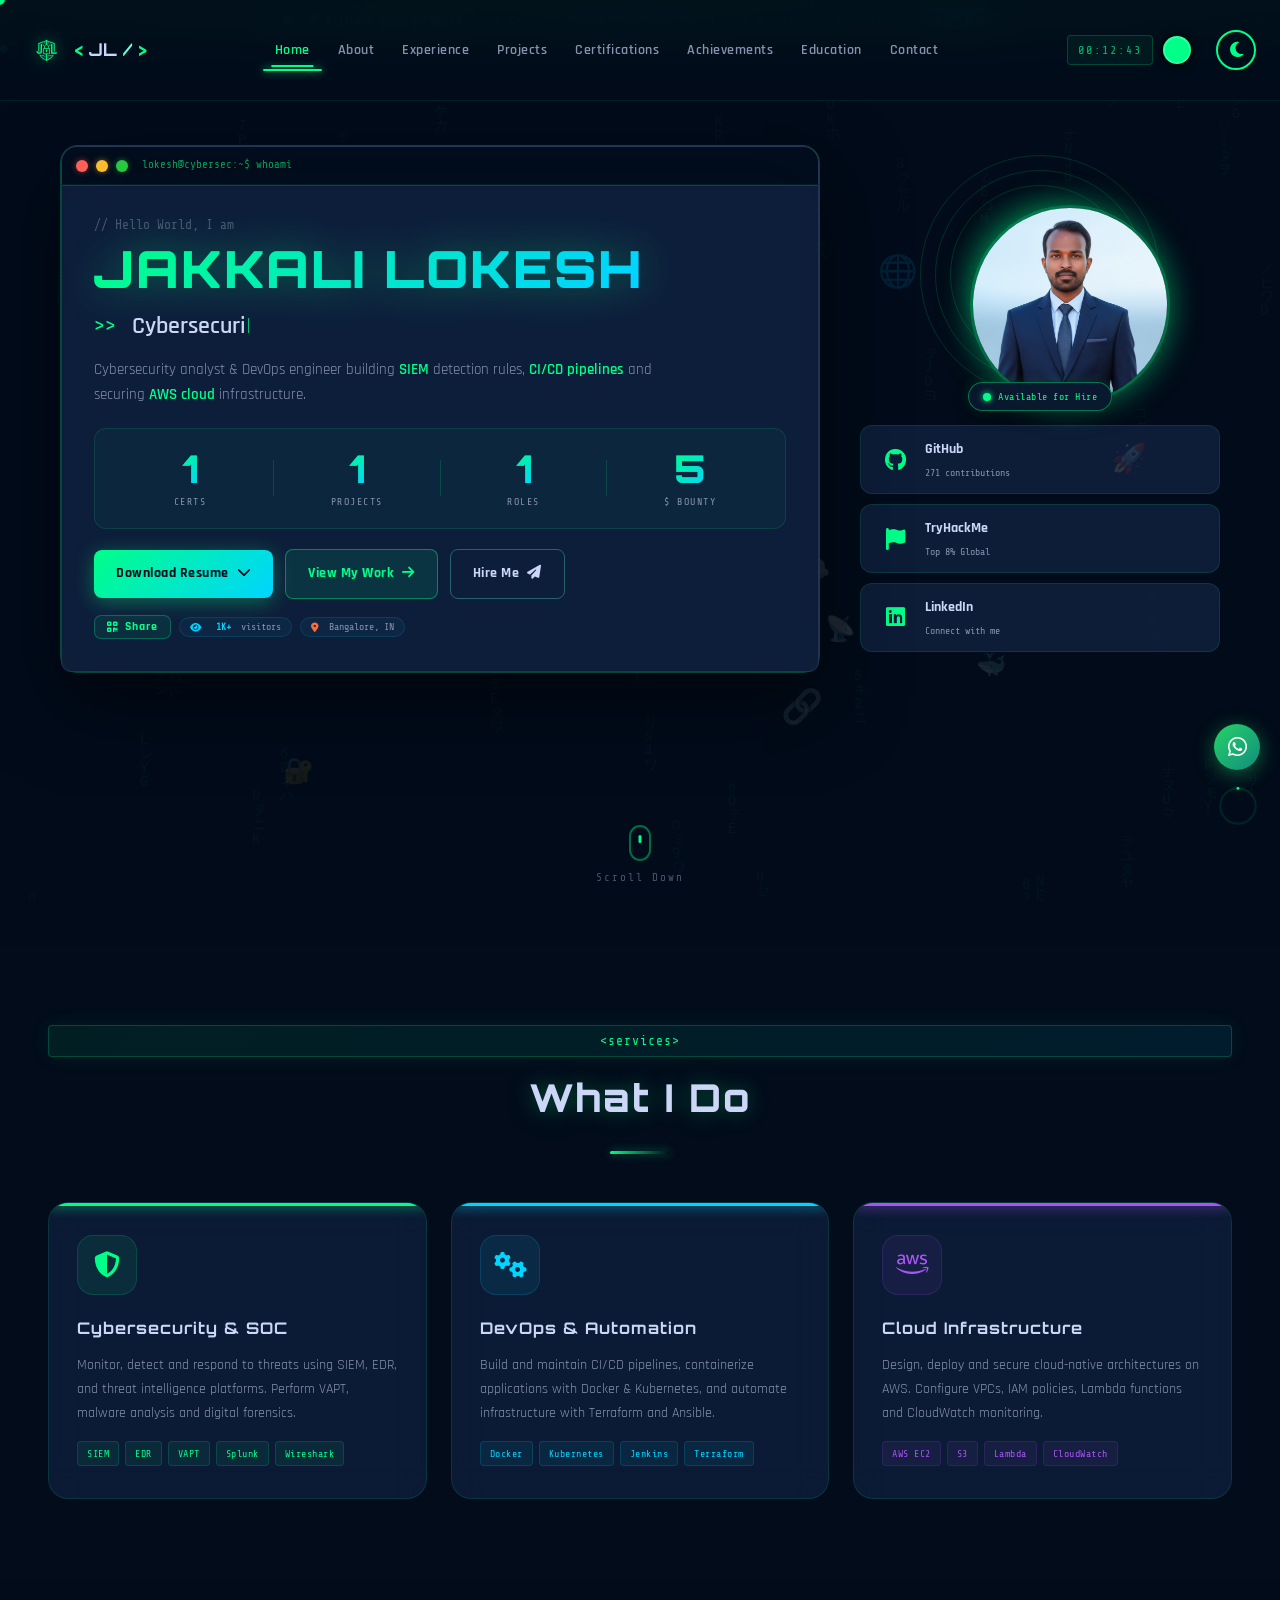
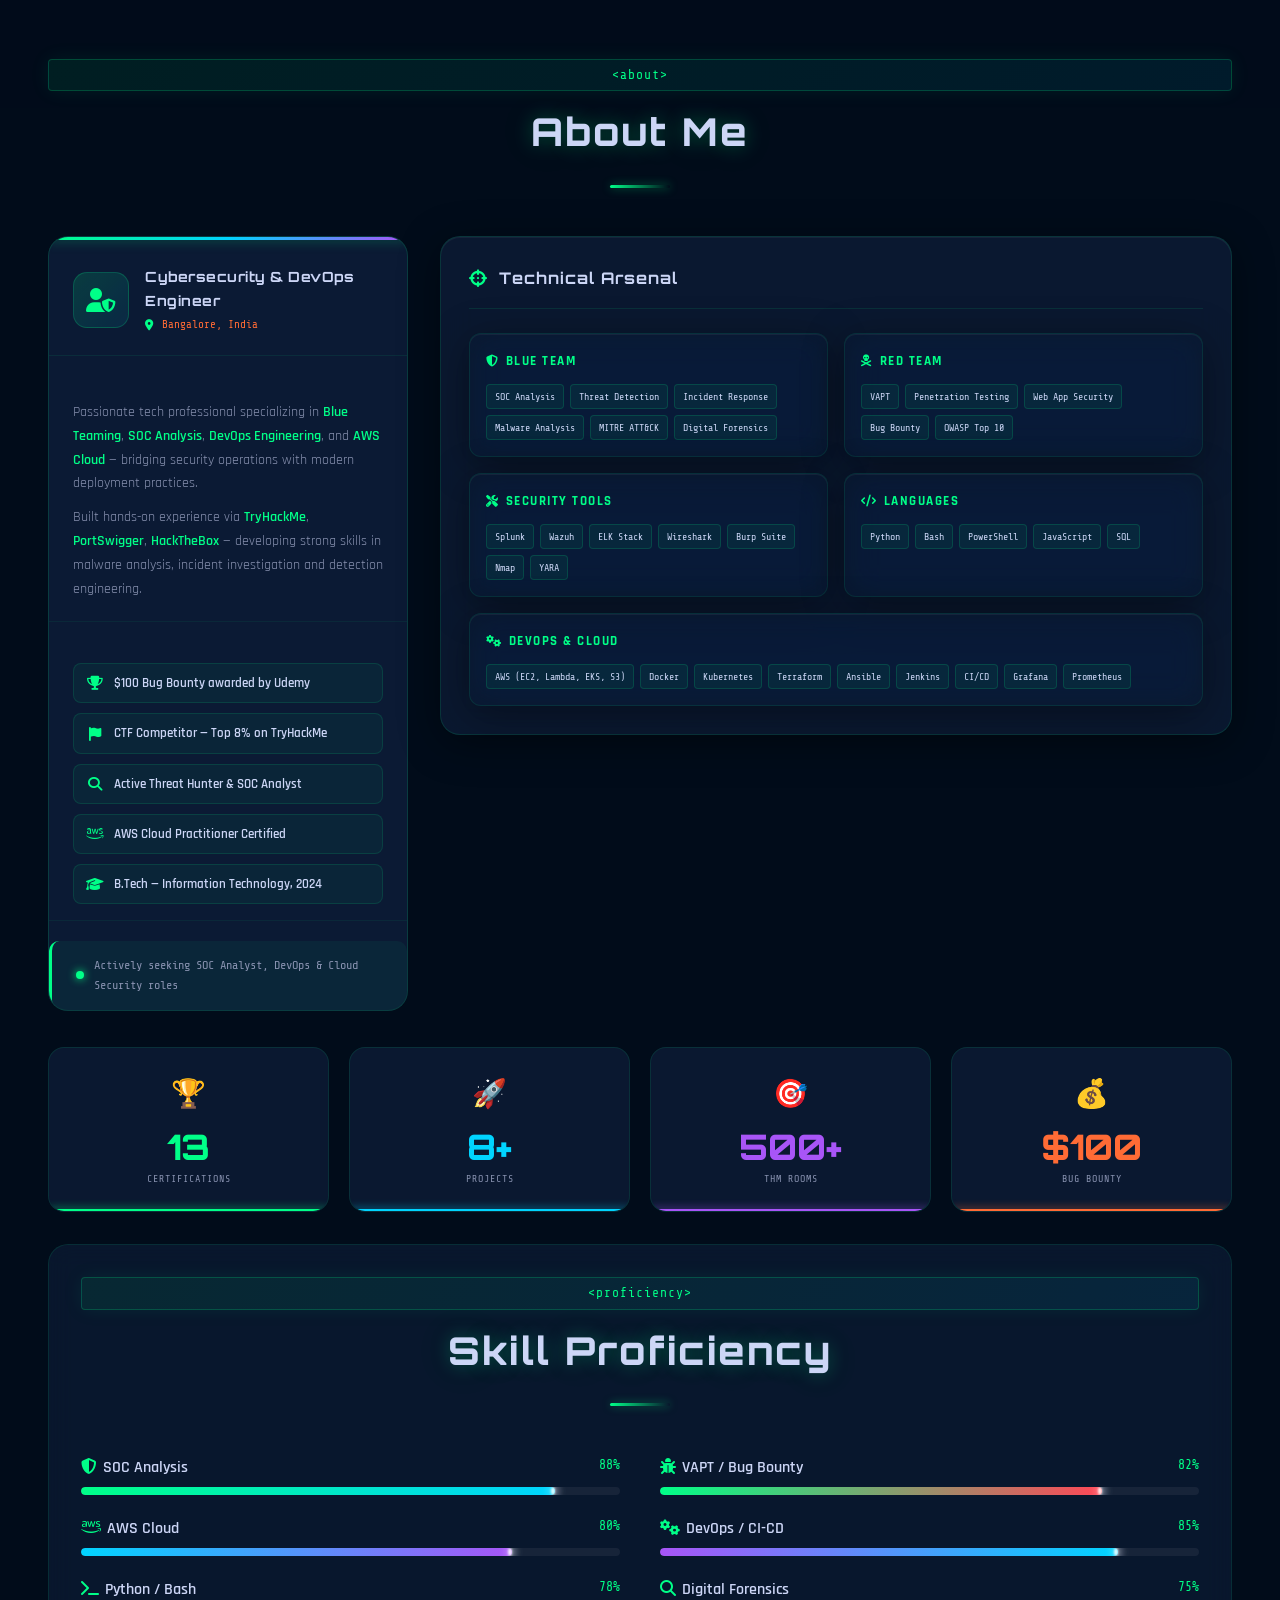
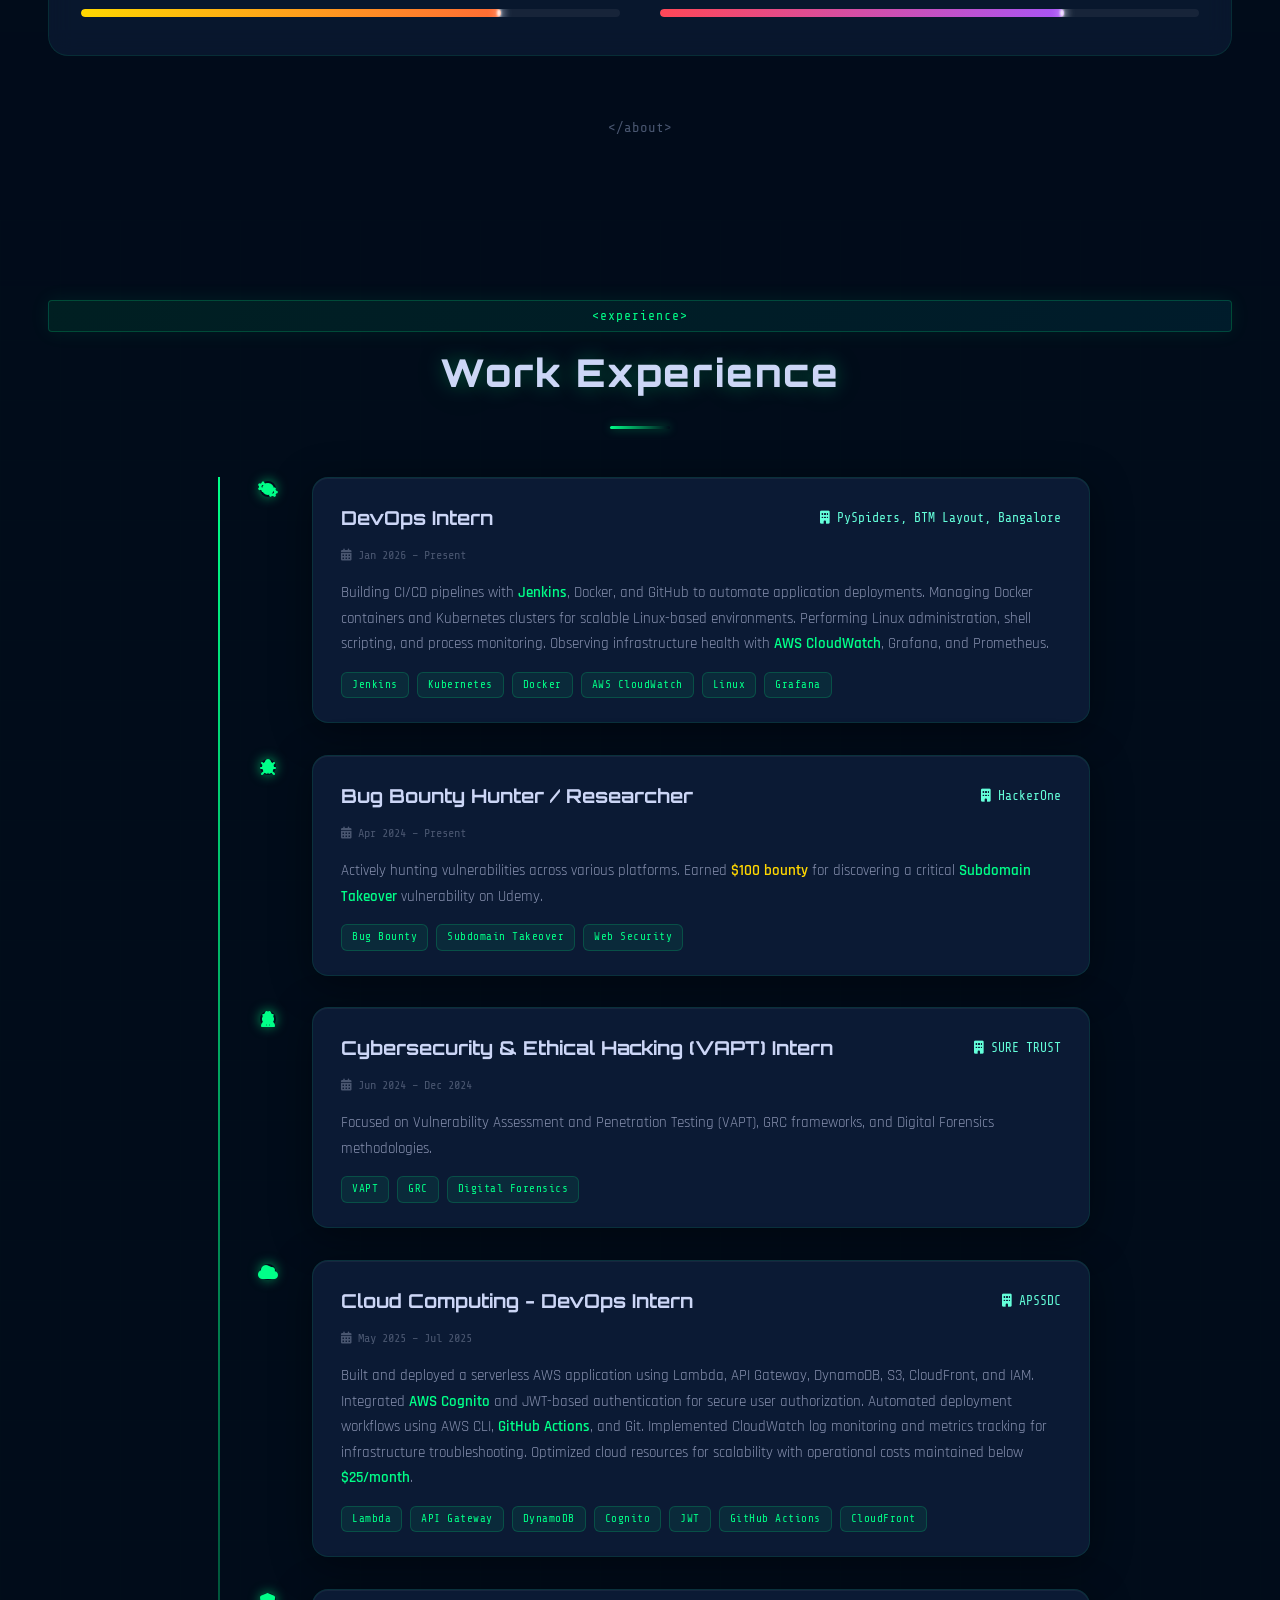
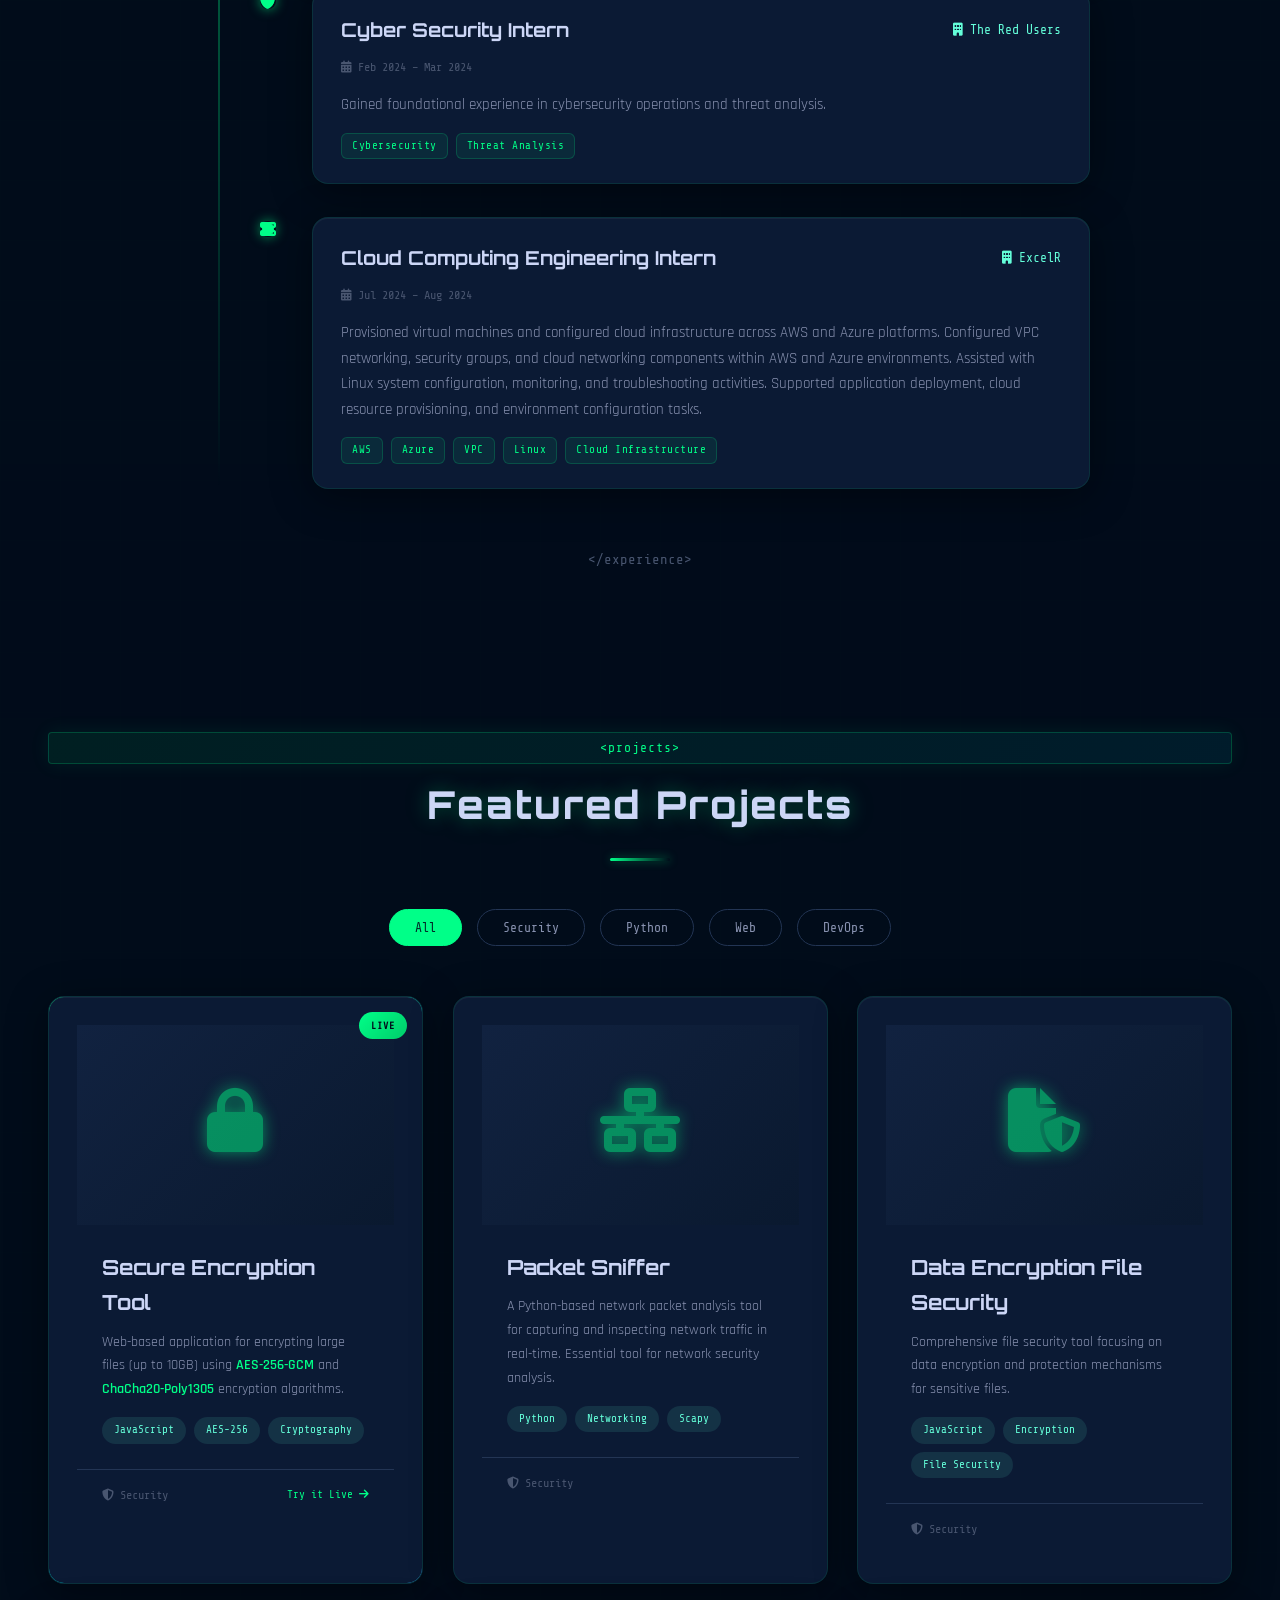
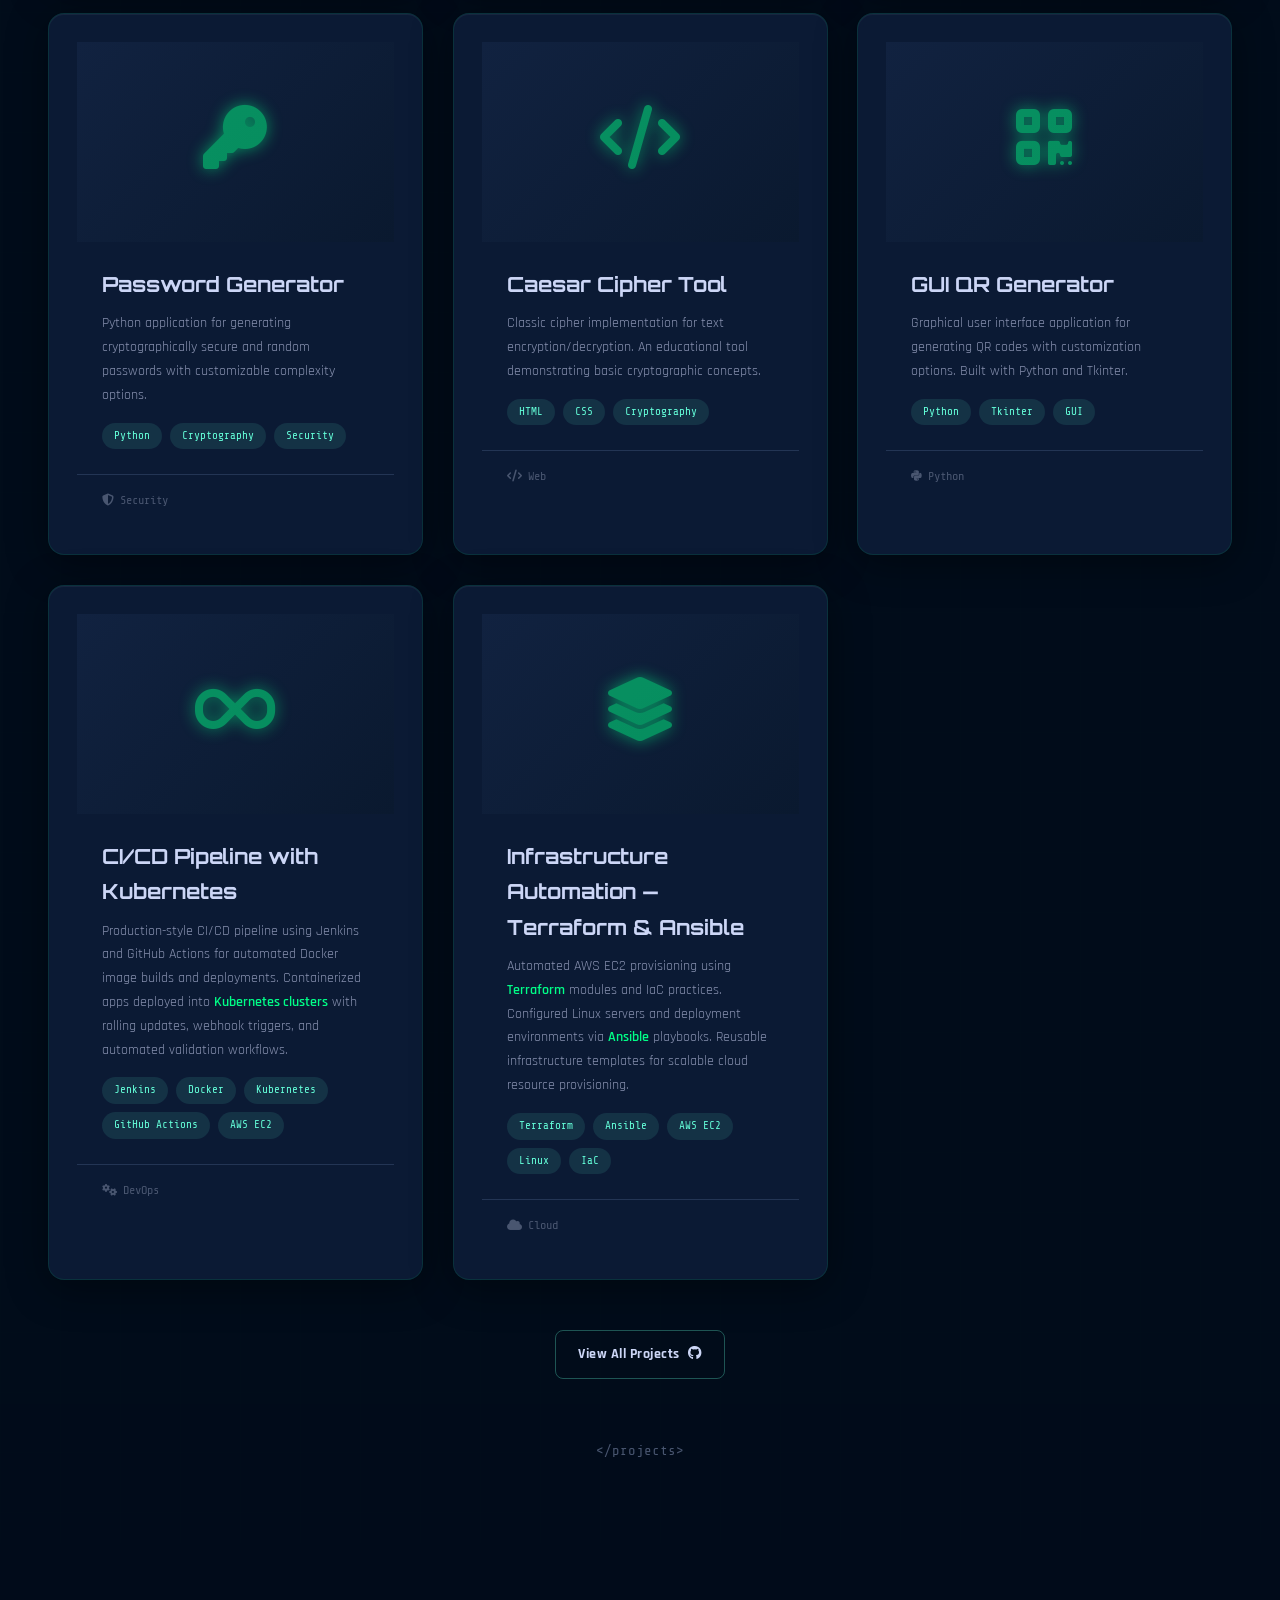
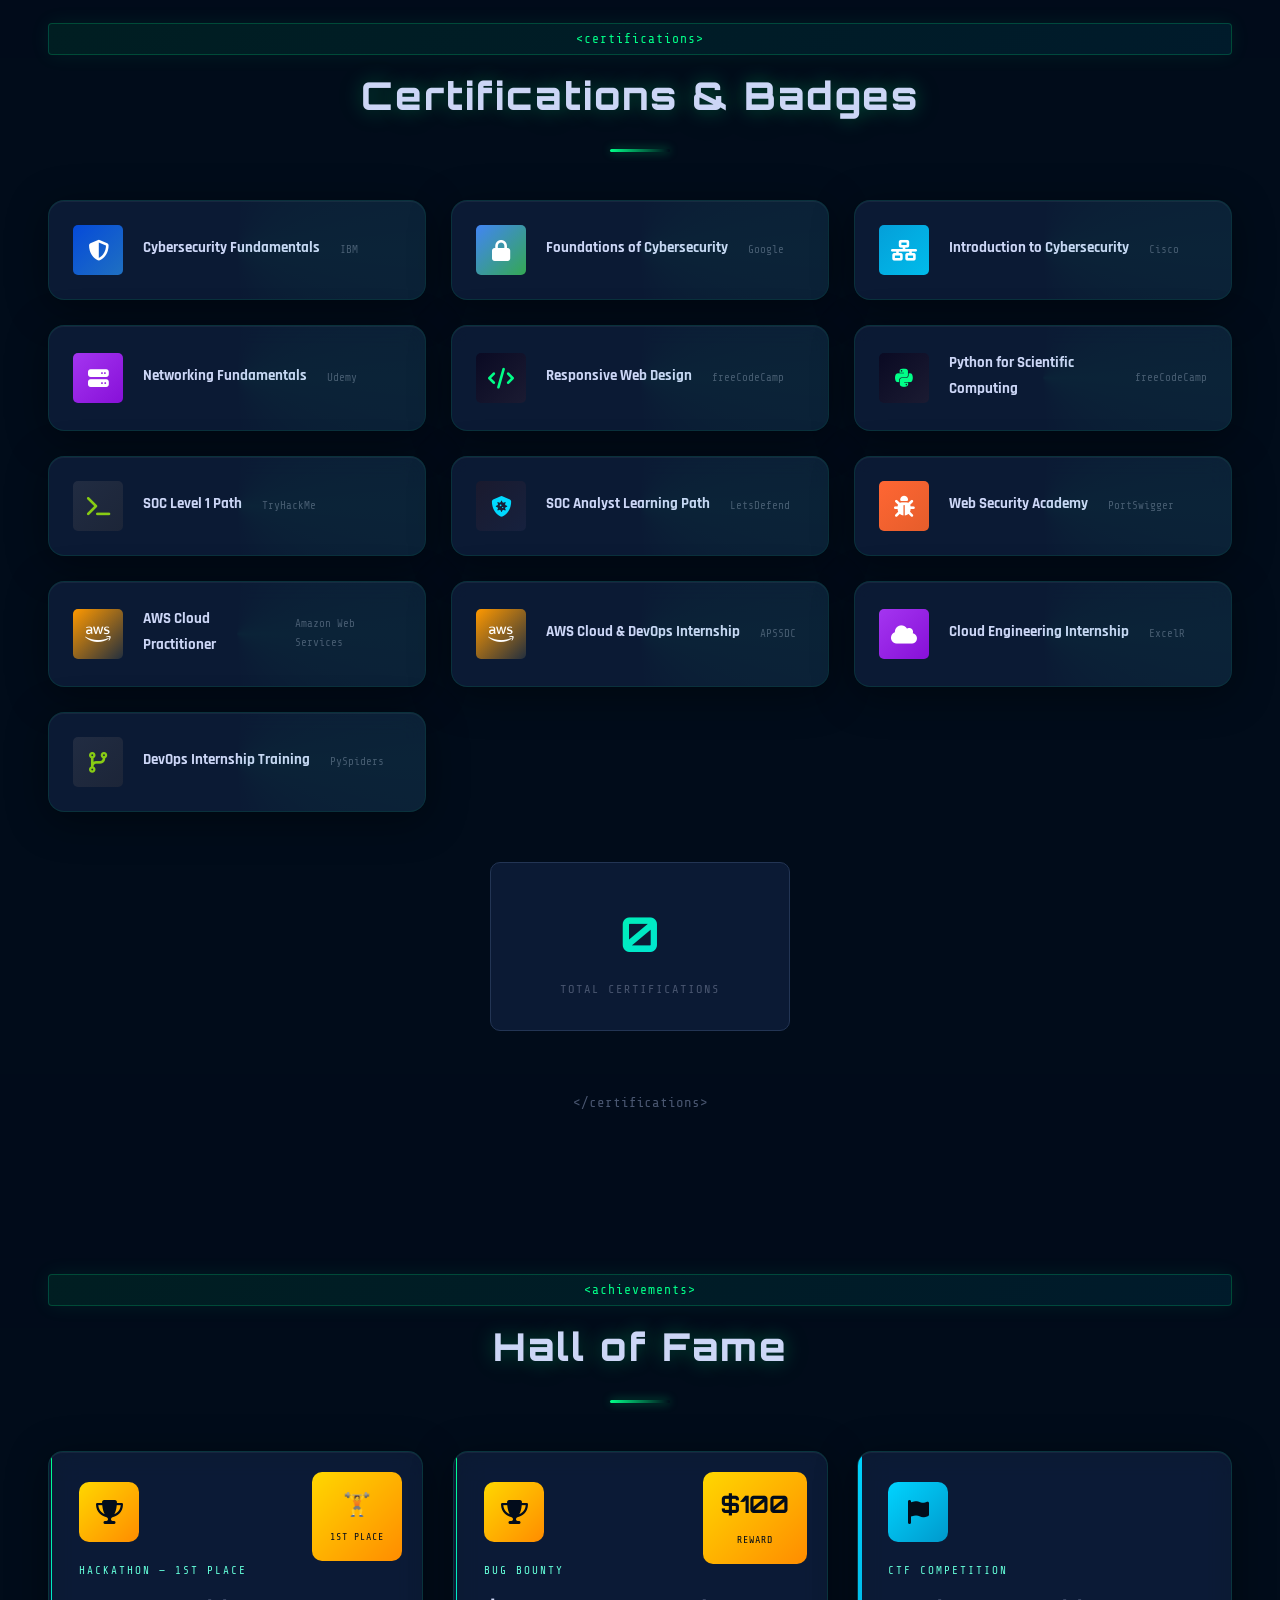
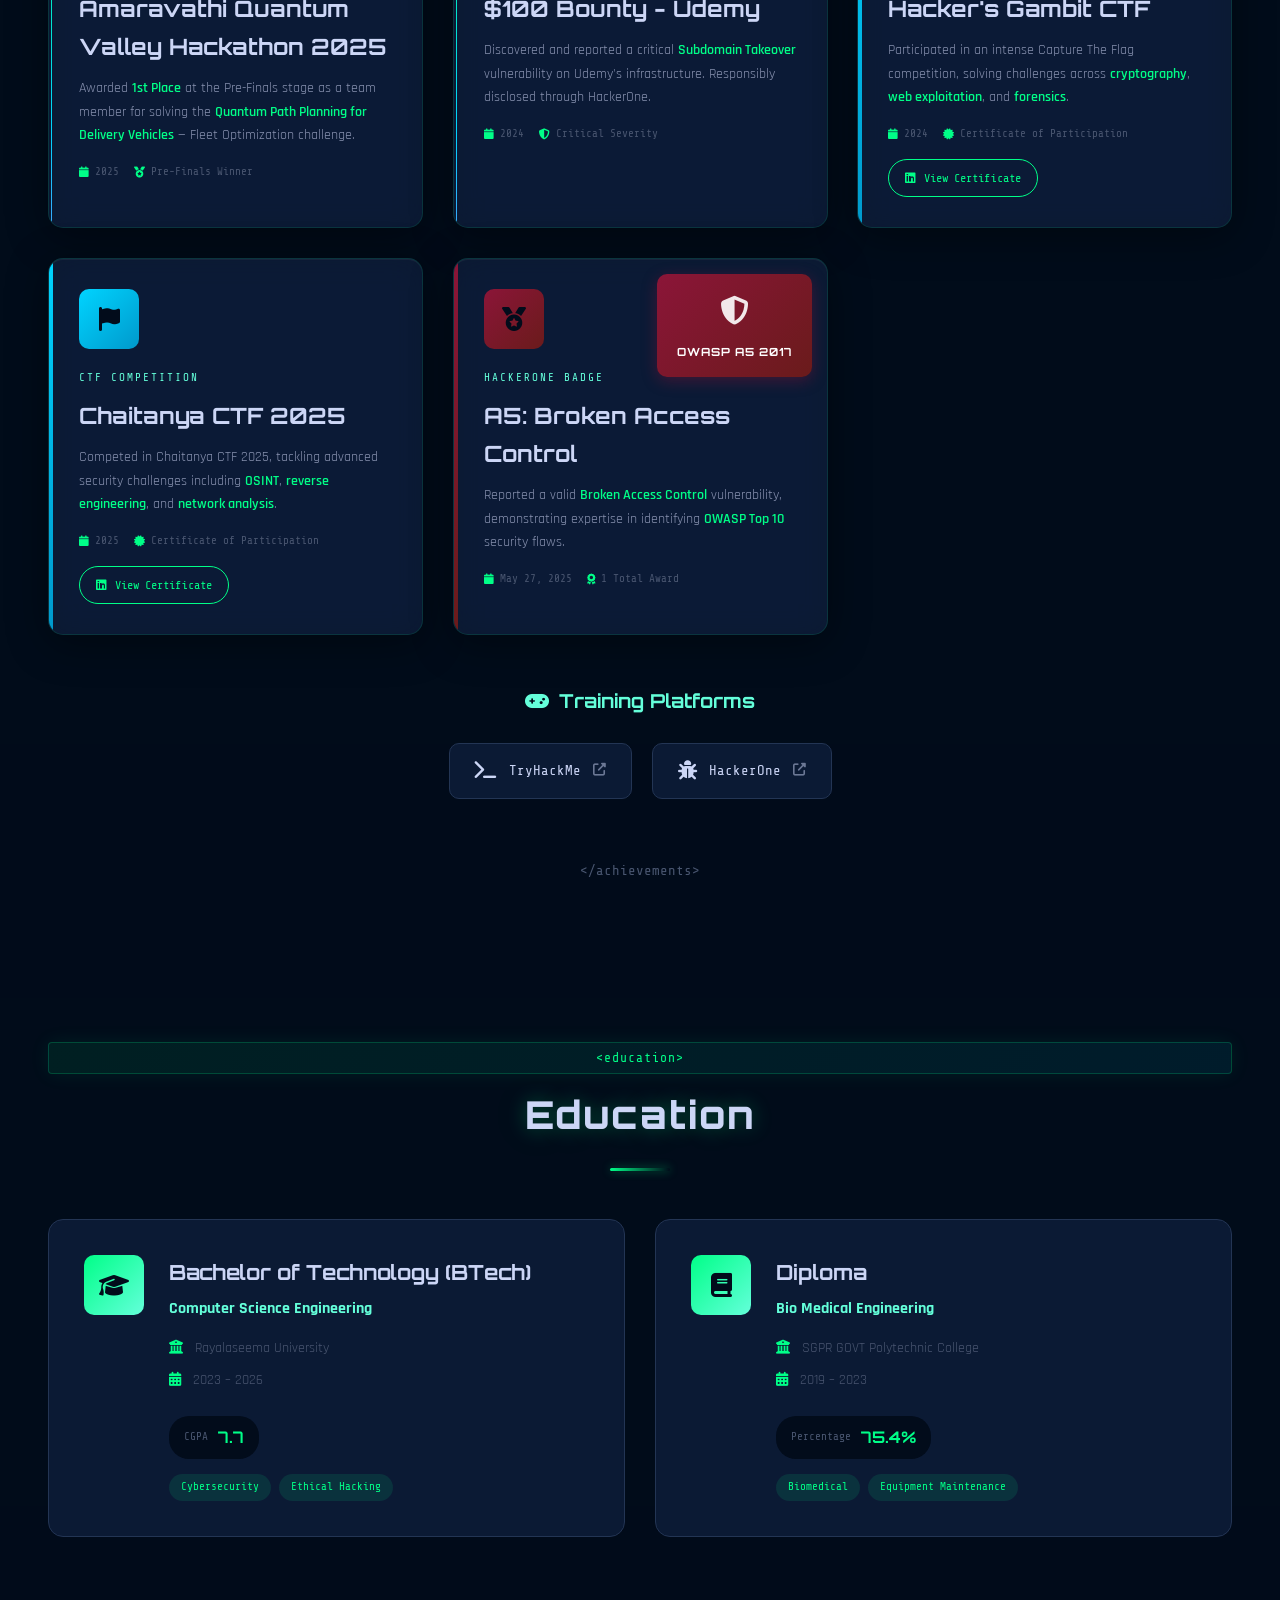
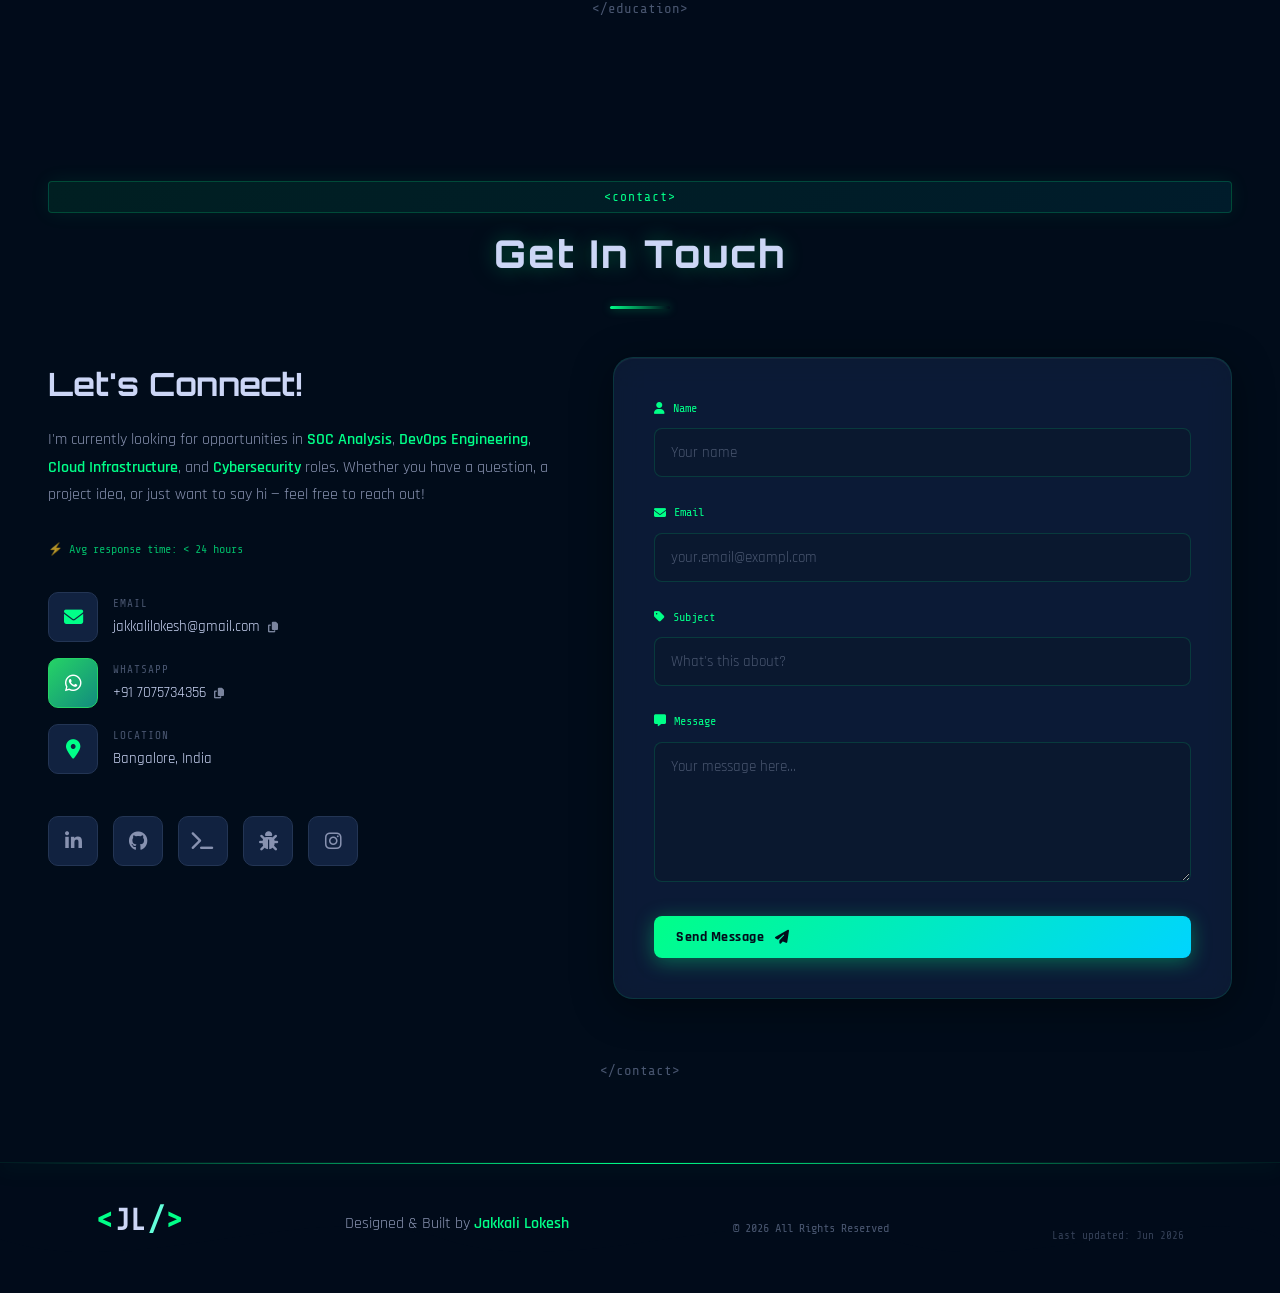
==== commit 15811665: "Update index.html" ====
--- a/index.html
+++ b/index.html
@@ -1304,7 +1304,7 @@
                         </div>
 
                         <div class="social-links">
-                            <a href="https://www.linkedin.com/in/jakkali-lokesh-a1a809211/" target="_blank"
+                            <a href="https://www.linkedin.com/in/jakkalilokesh/" target="_blank"
                                 class="social-link linkedin" title="LinkedIn">
                                 <i class="fab fa-linkedin-in"></i>
                             </a>
@@ -1320,7 +1320,7 @@
                                 title="HackerOne">
                                 <i class="fas fa-bug"></i>
                             </a>
-                            <a href="https://www.instagram.com/_name_is_kanna_?igsh=cWxidWZiejdrY2Rx" target="_blank"
+                            <a href="https://www.instagram.com/mr.kanna.in/" target="_blank"
                                 class="social-link instagram" title="Instagram">
                                 <i class="fab fa-instagram"></i>
                             </a>
@@ -1342,7 +1342,7 @@
                                     <i class="fas fa-envelope"></i> Email
                                 </label>
                                 <input type="email" id="email" name="email" required
-                                    placeholder="your.email@example.com">
+                                    placeholder="your.email@exampl.com">
                                 <span class="form-line"></span>
                             </div>
 
@@ -1417,4 +1417,4 @@
 </html>
 
 </body>
-</html>+</html>
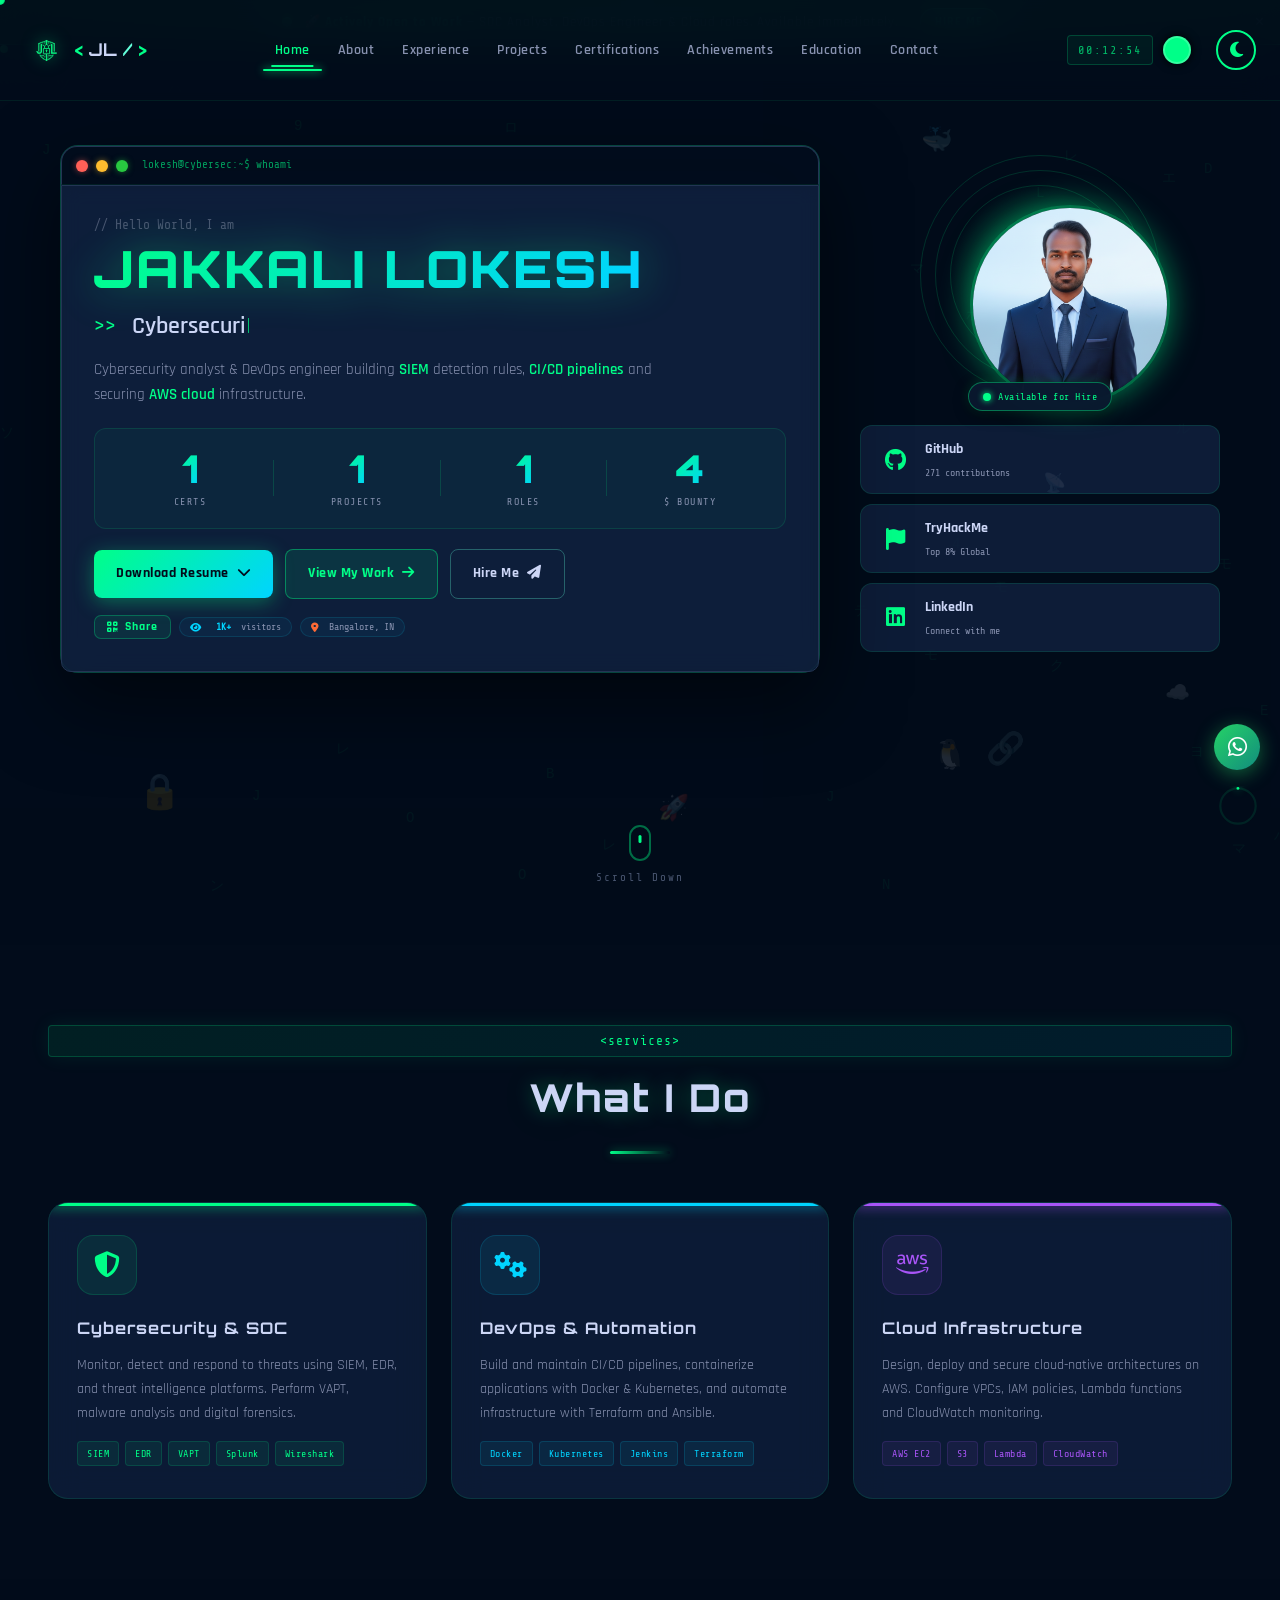
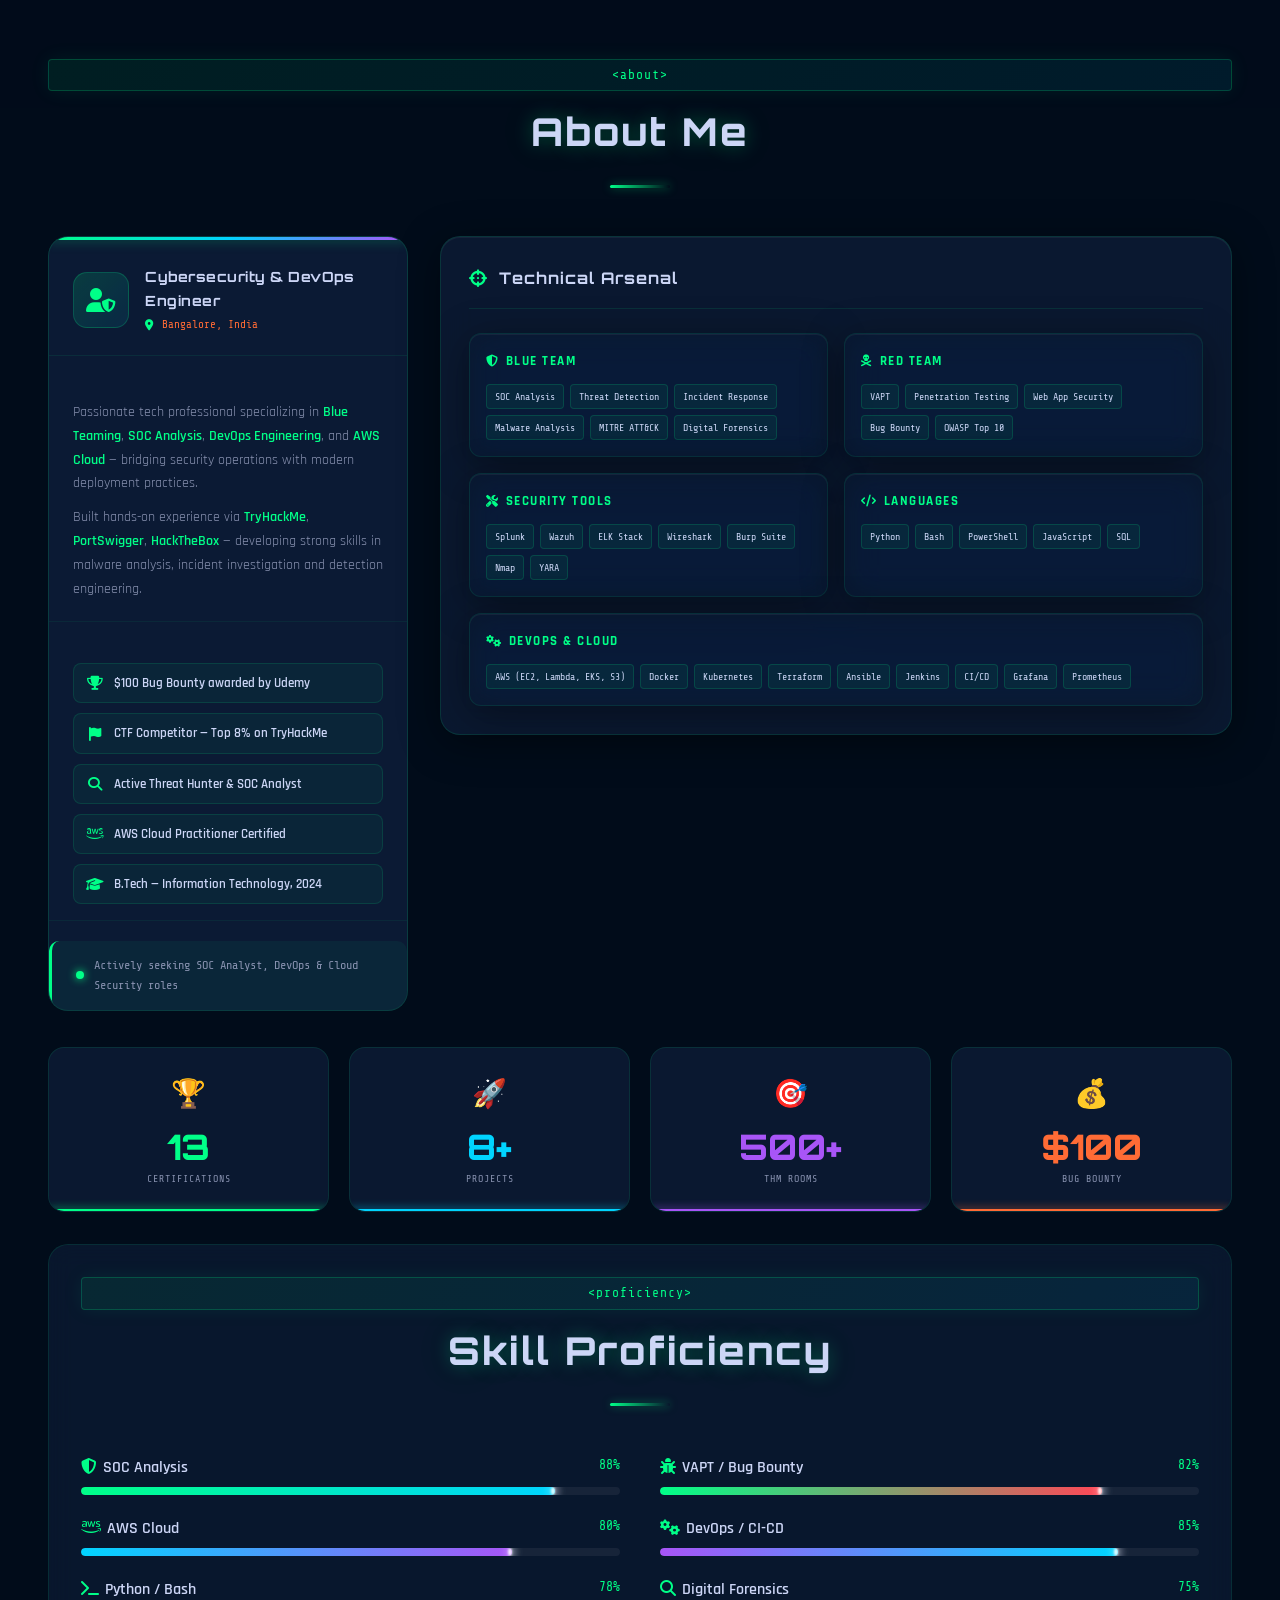
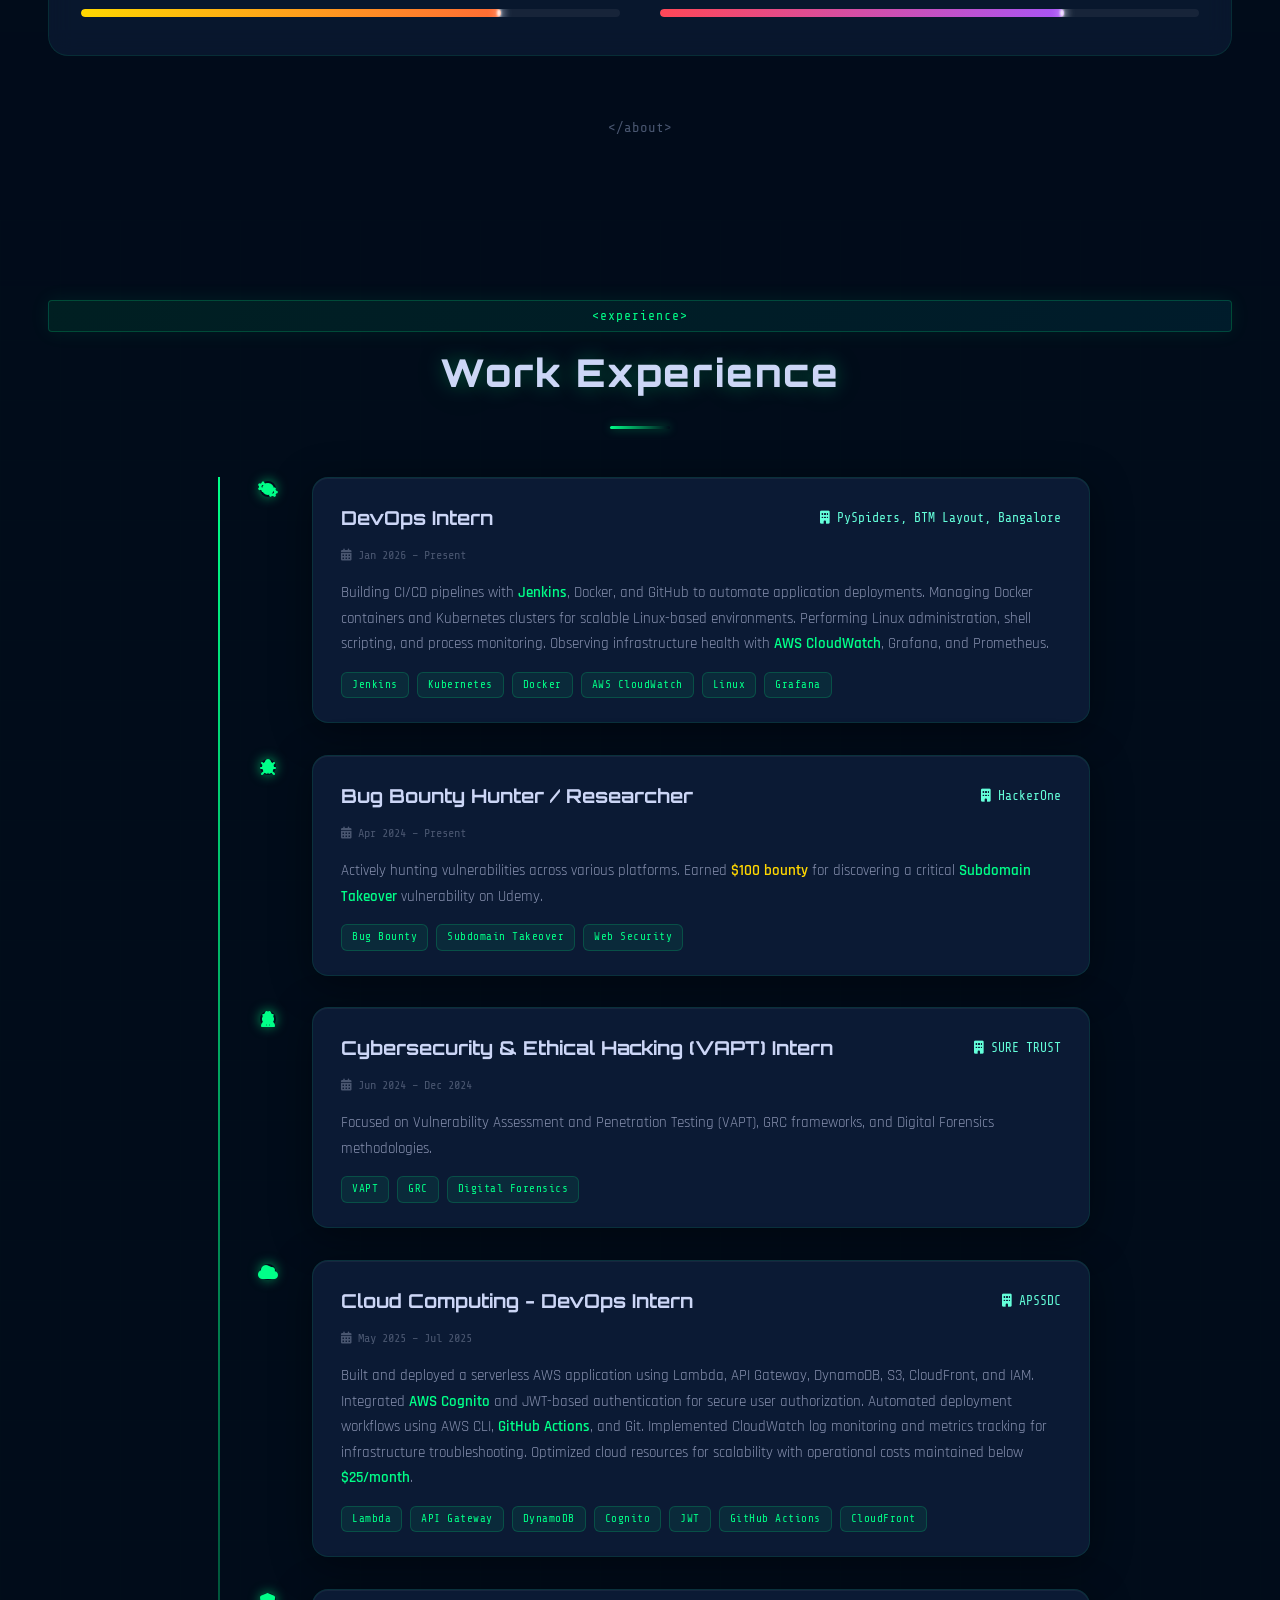
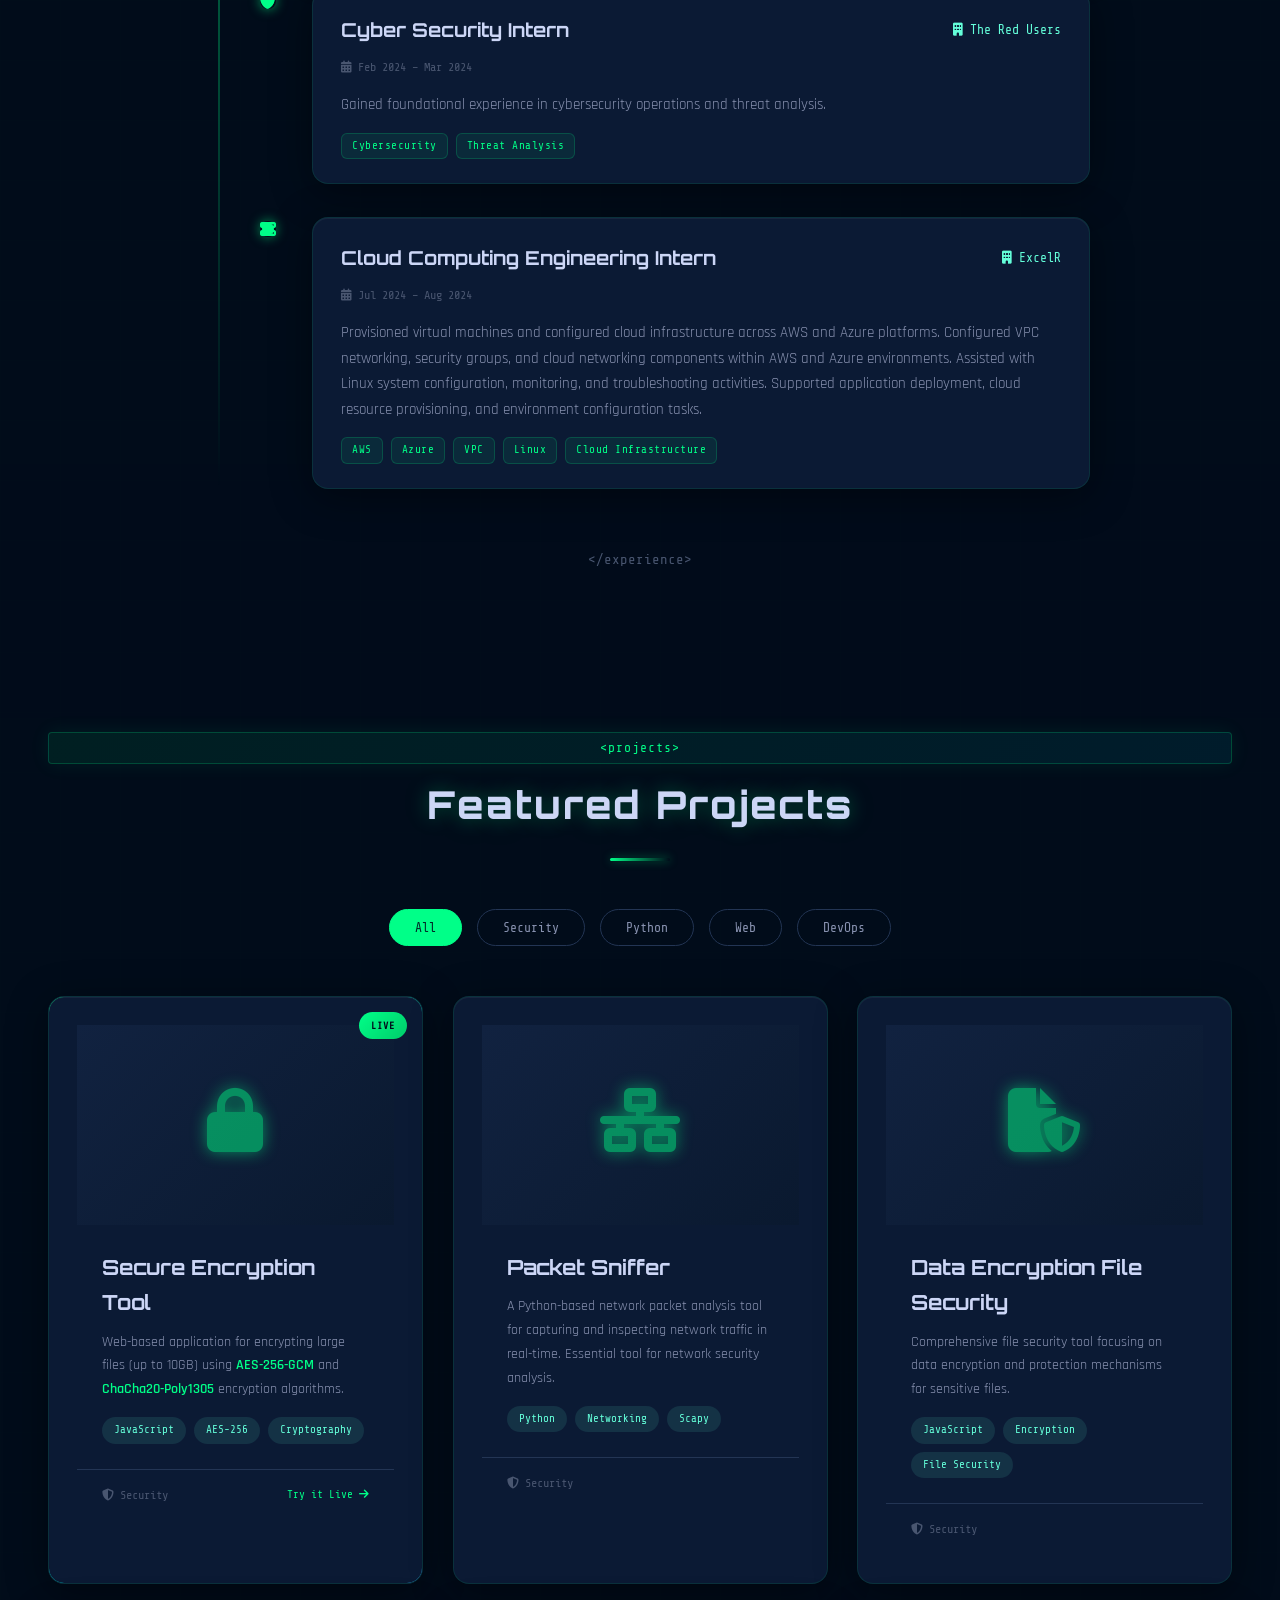
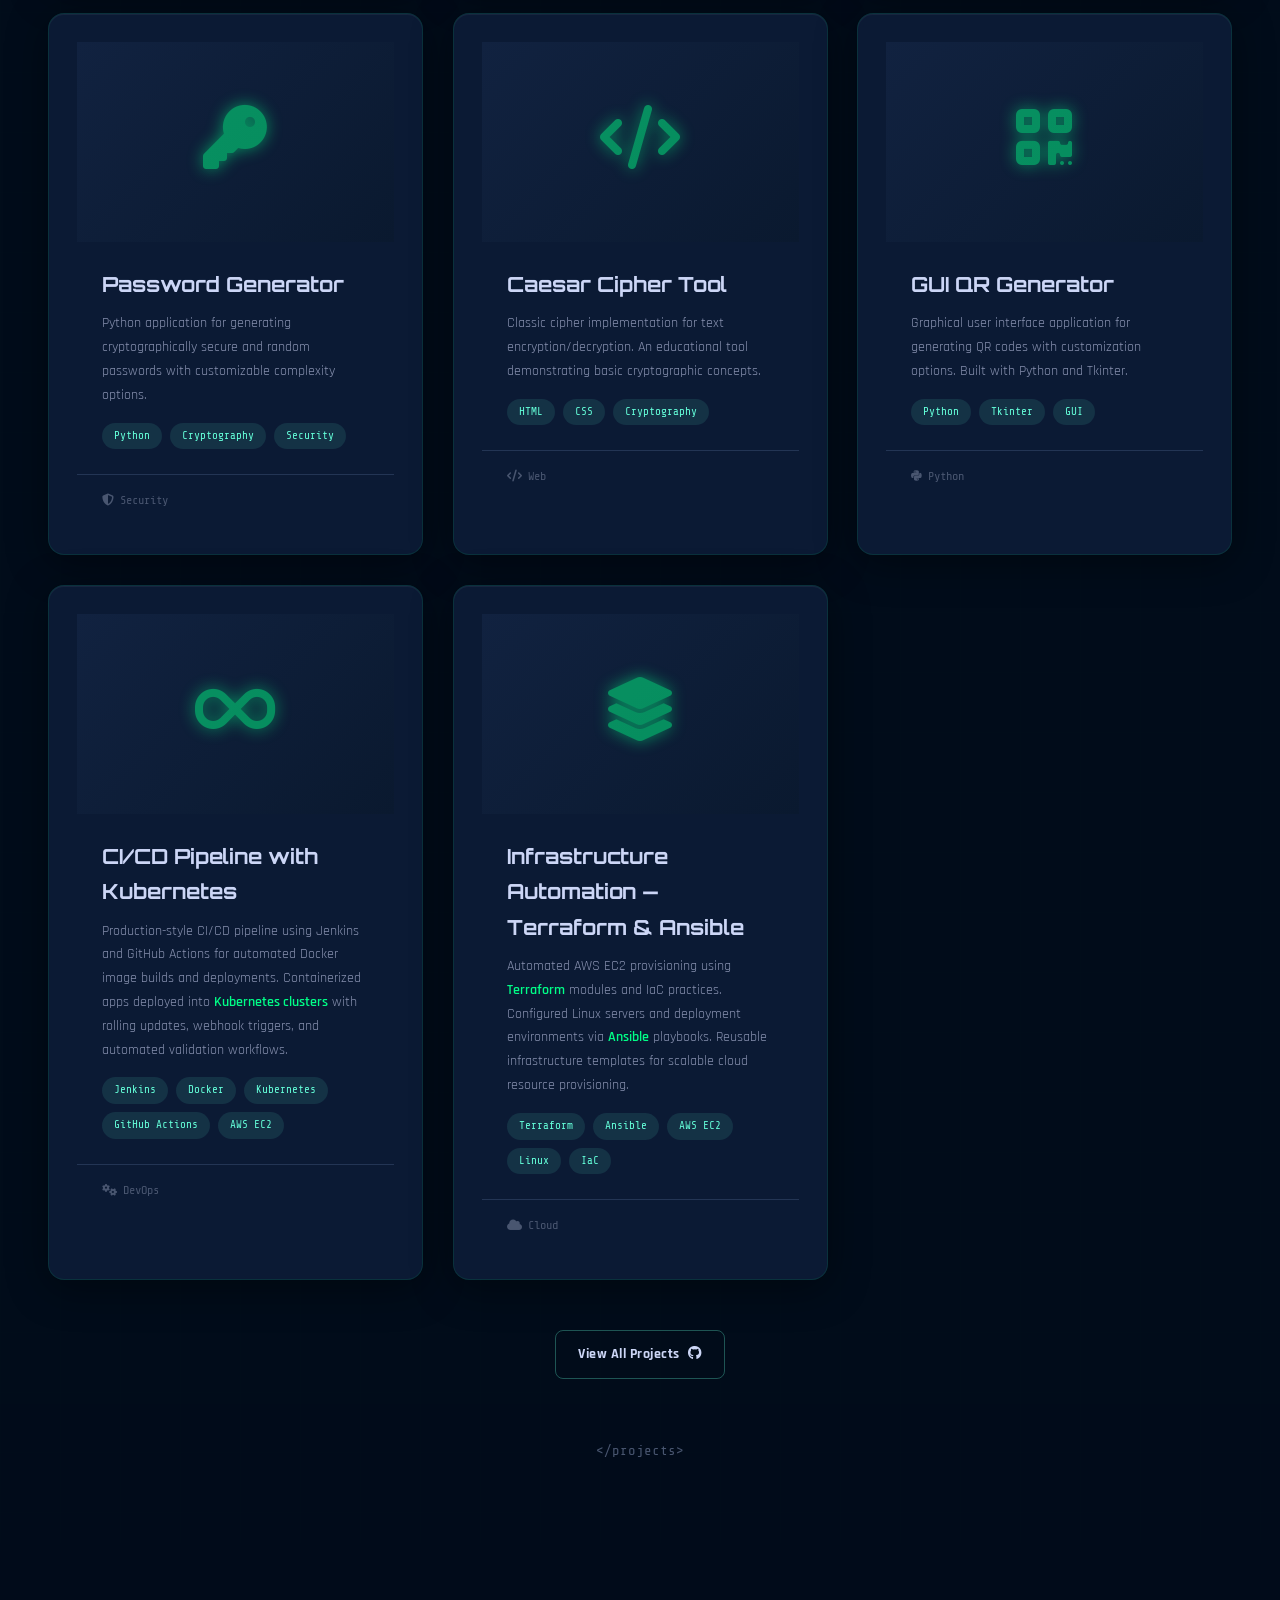
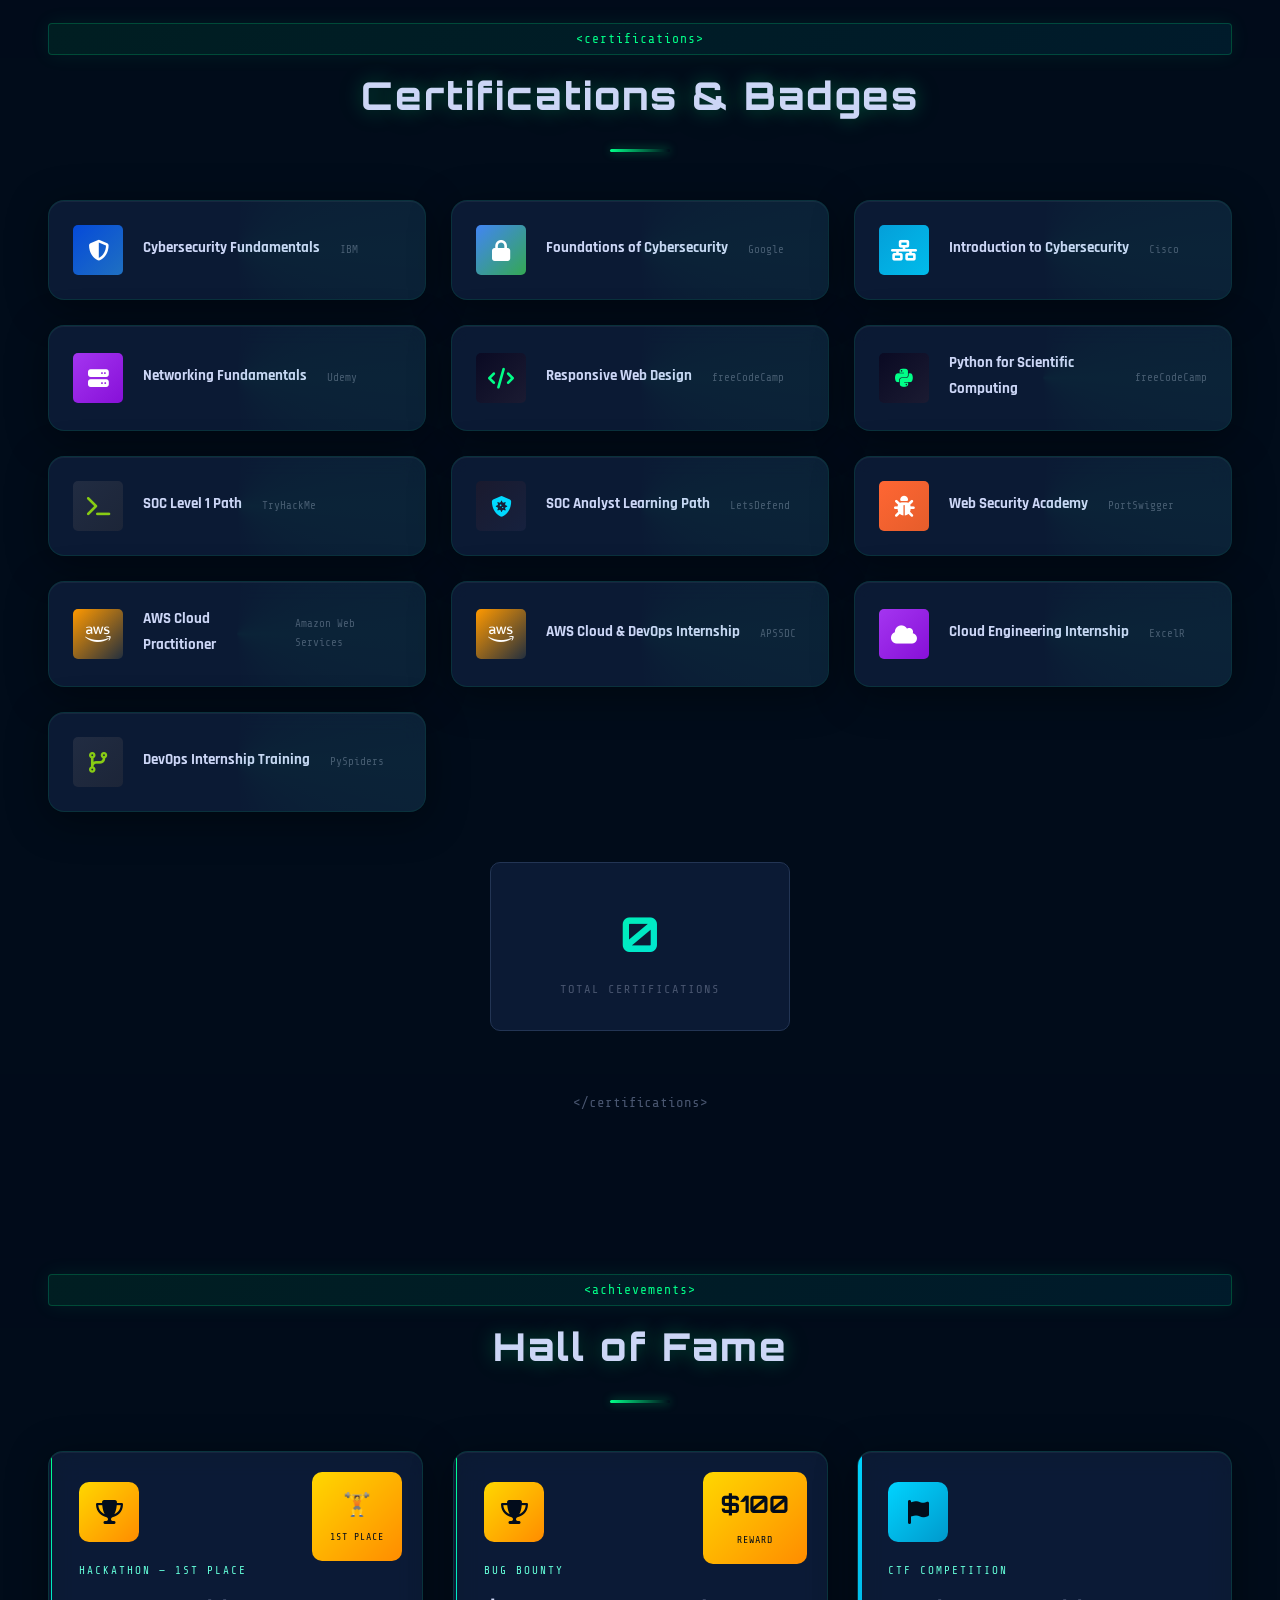
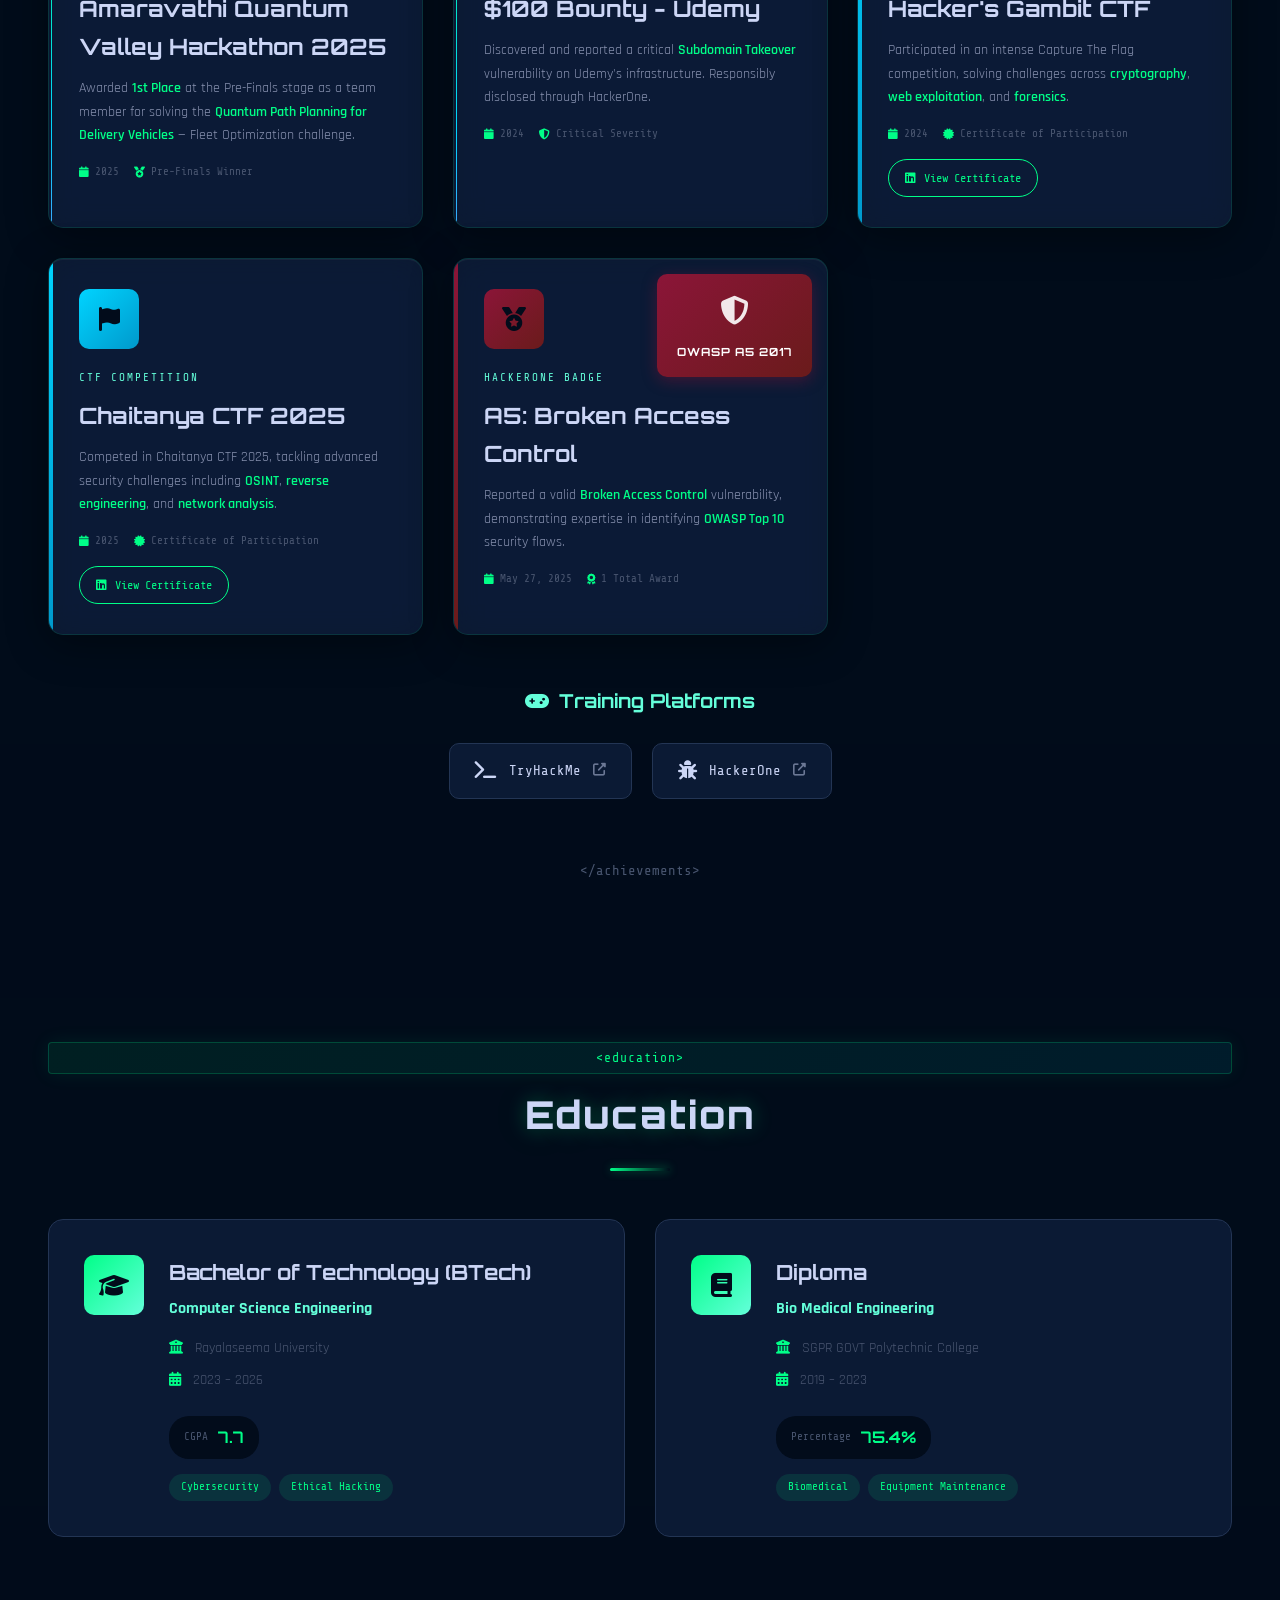
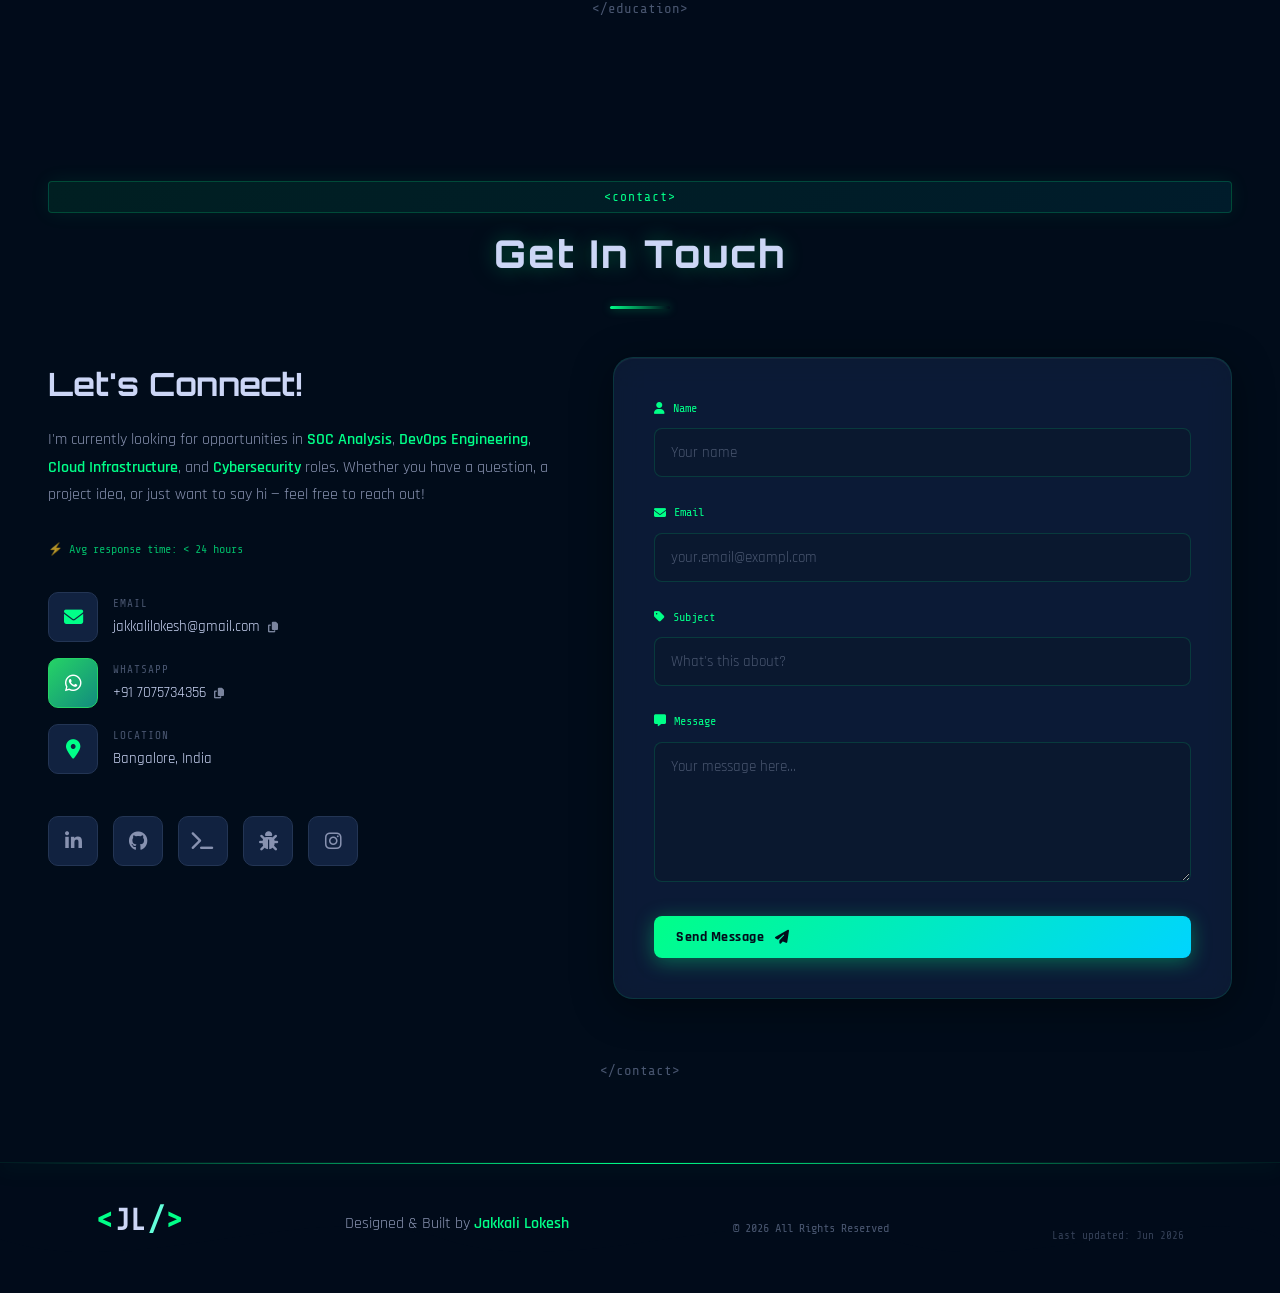
==== commit 7a59cd6f: "Update index.html" ====
--- a/index.html
+++ b/index.html
@@ -76,7 +76,7 @@
         "addressCountry": "IN"
       },
       "sameAs": [
-        "https://www.linkedin.com/in/jakkali-lokesh-a1a809211/",
+        "https://www.linkedin.com/in/jakkalilokesh/",
         "https://github.com/jakkalilokesh",
         "https://tryhackme.com/p/jakkalilokesh"
       ],
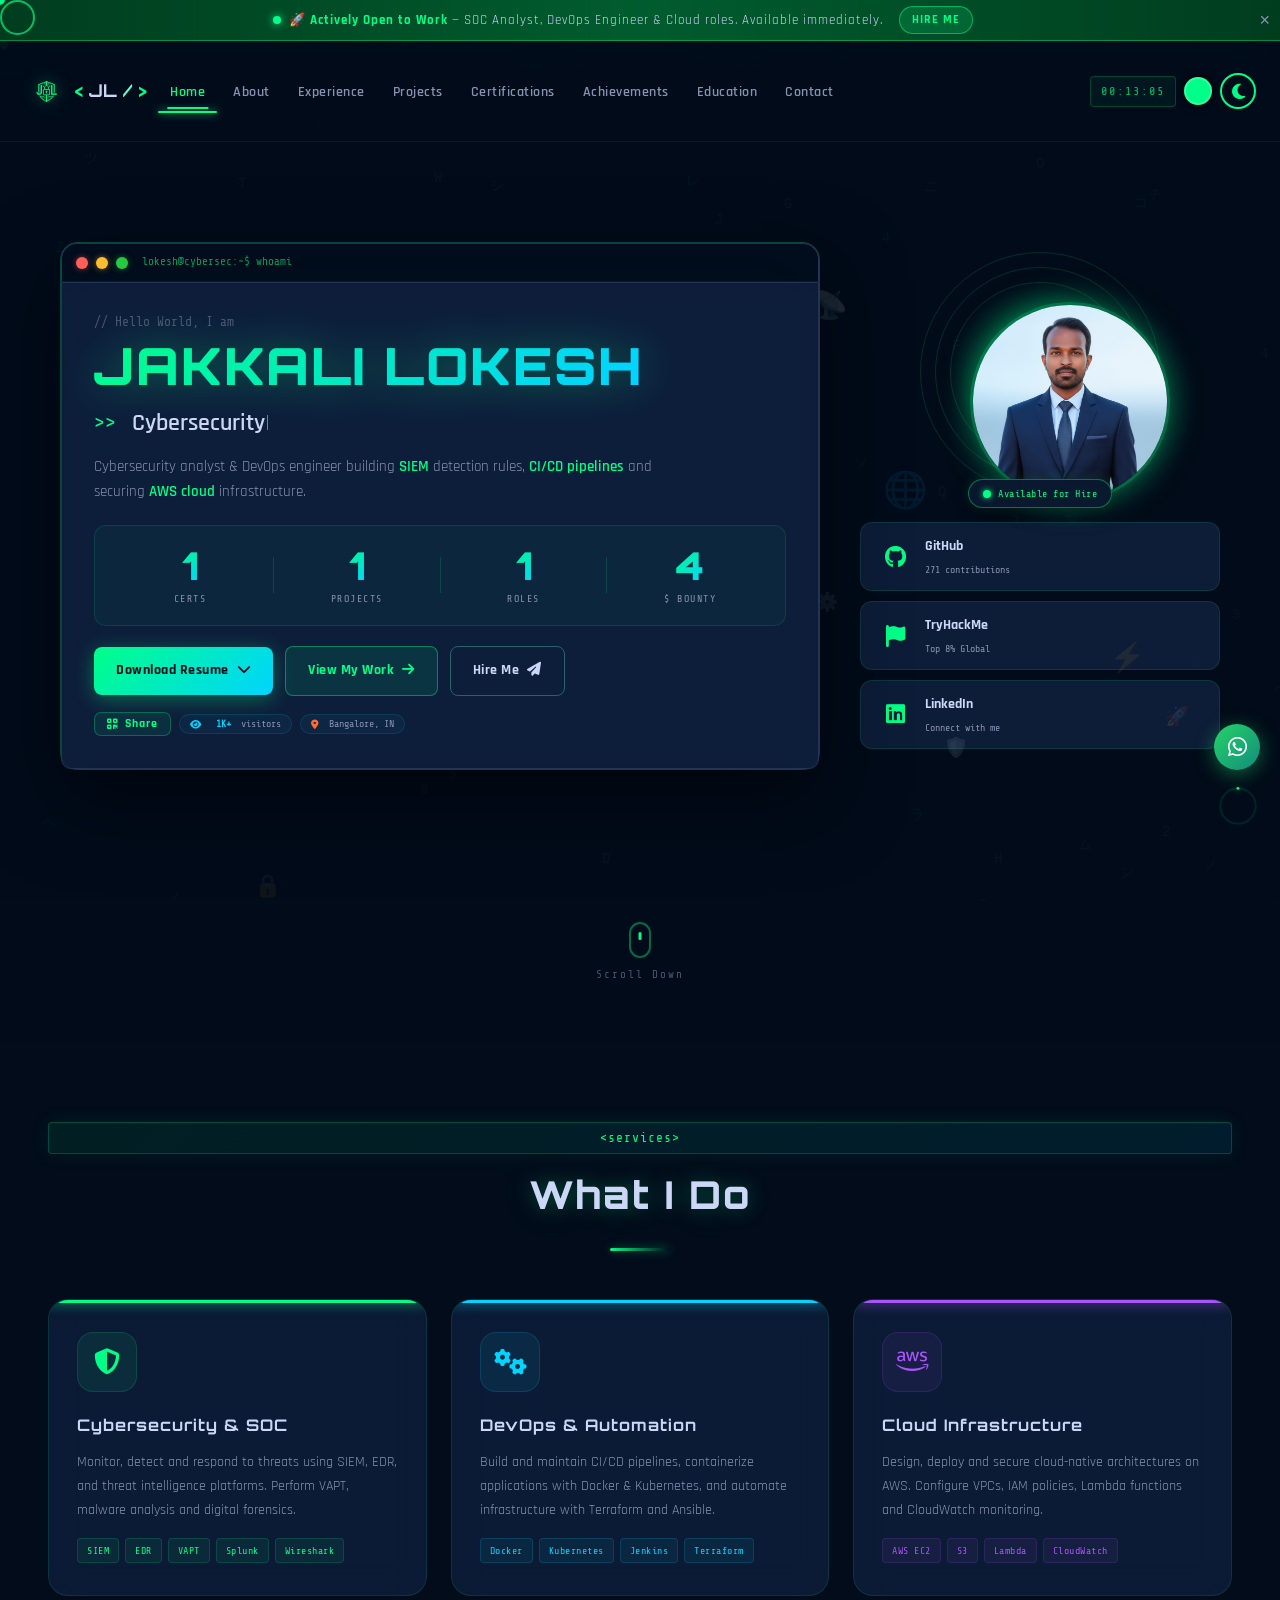
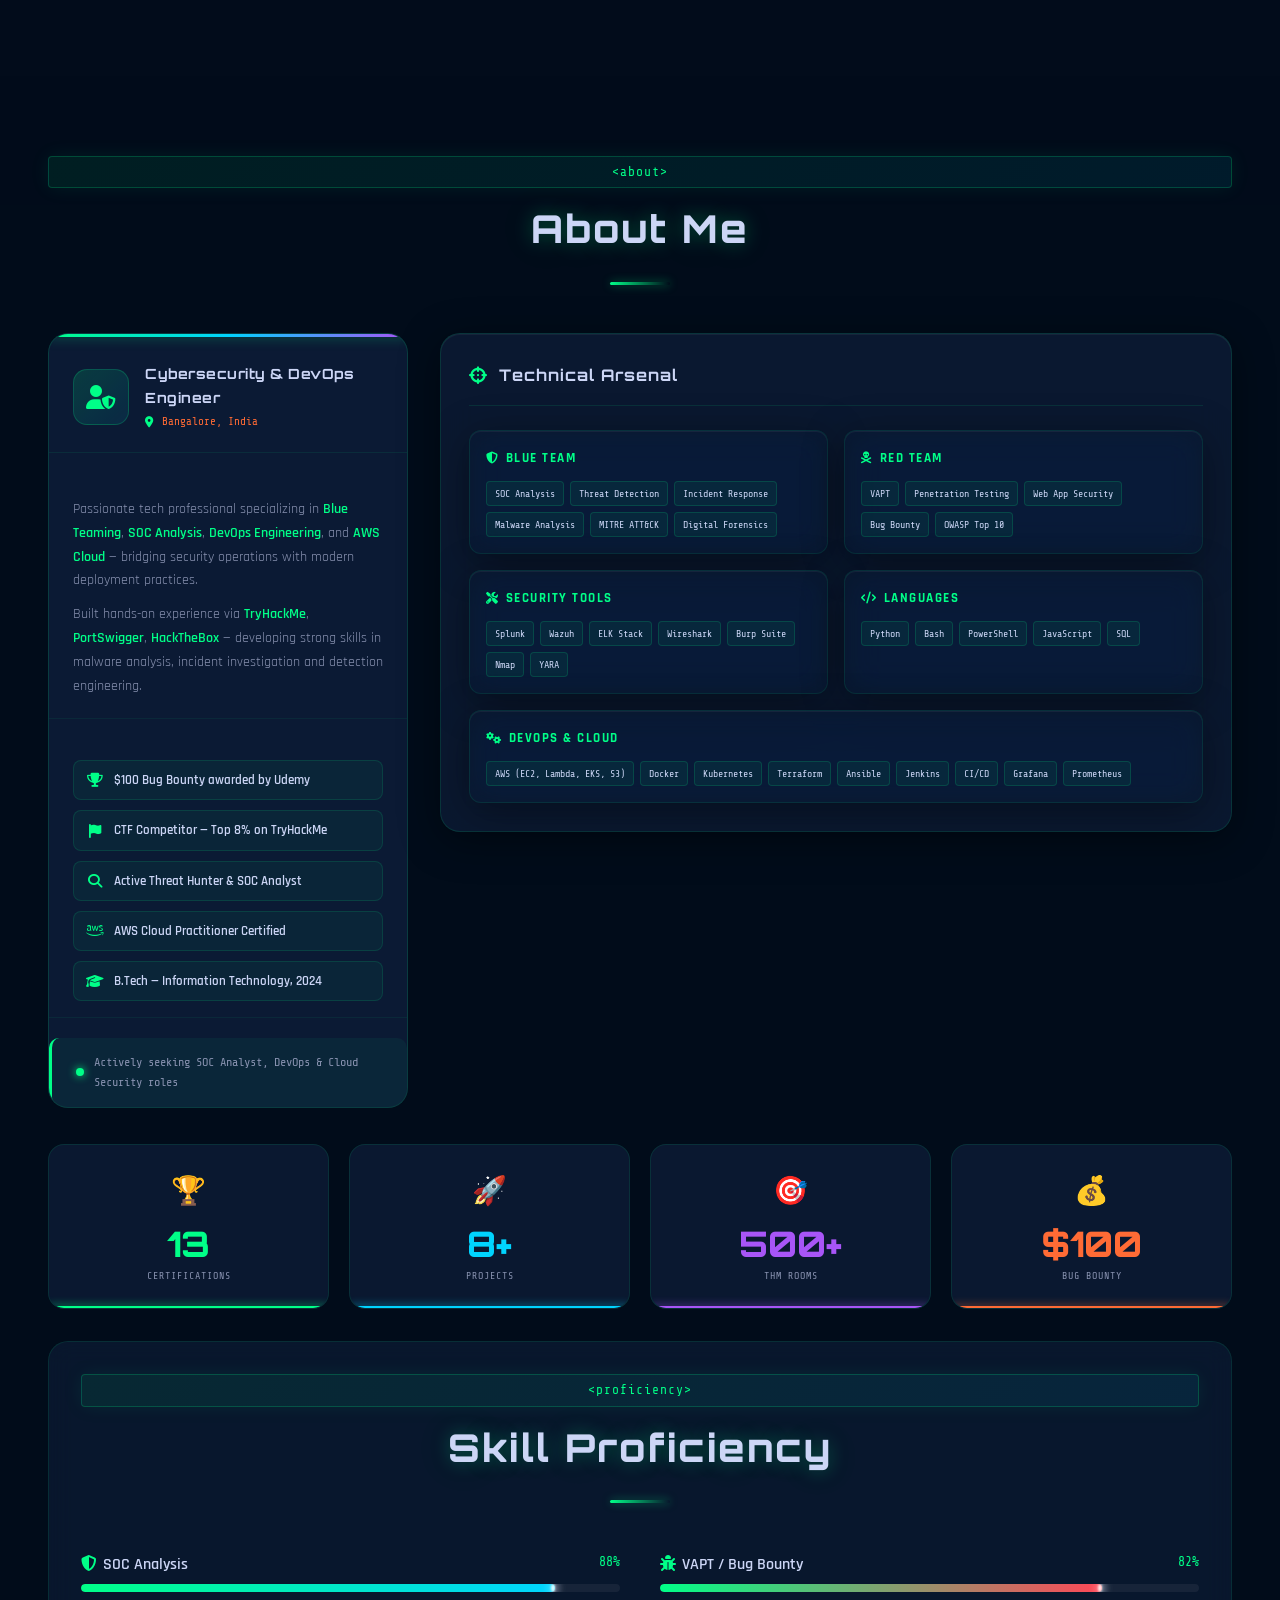
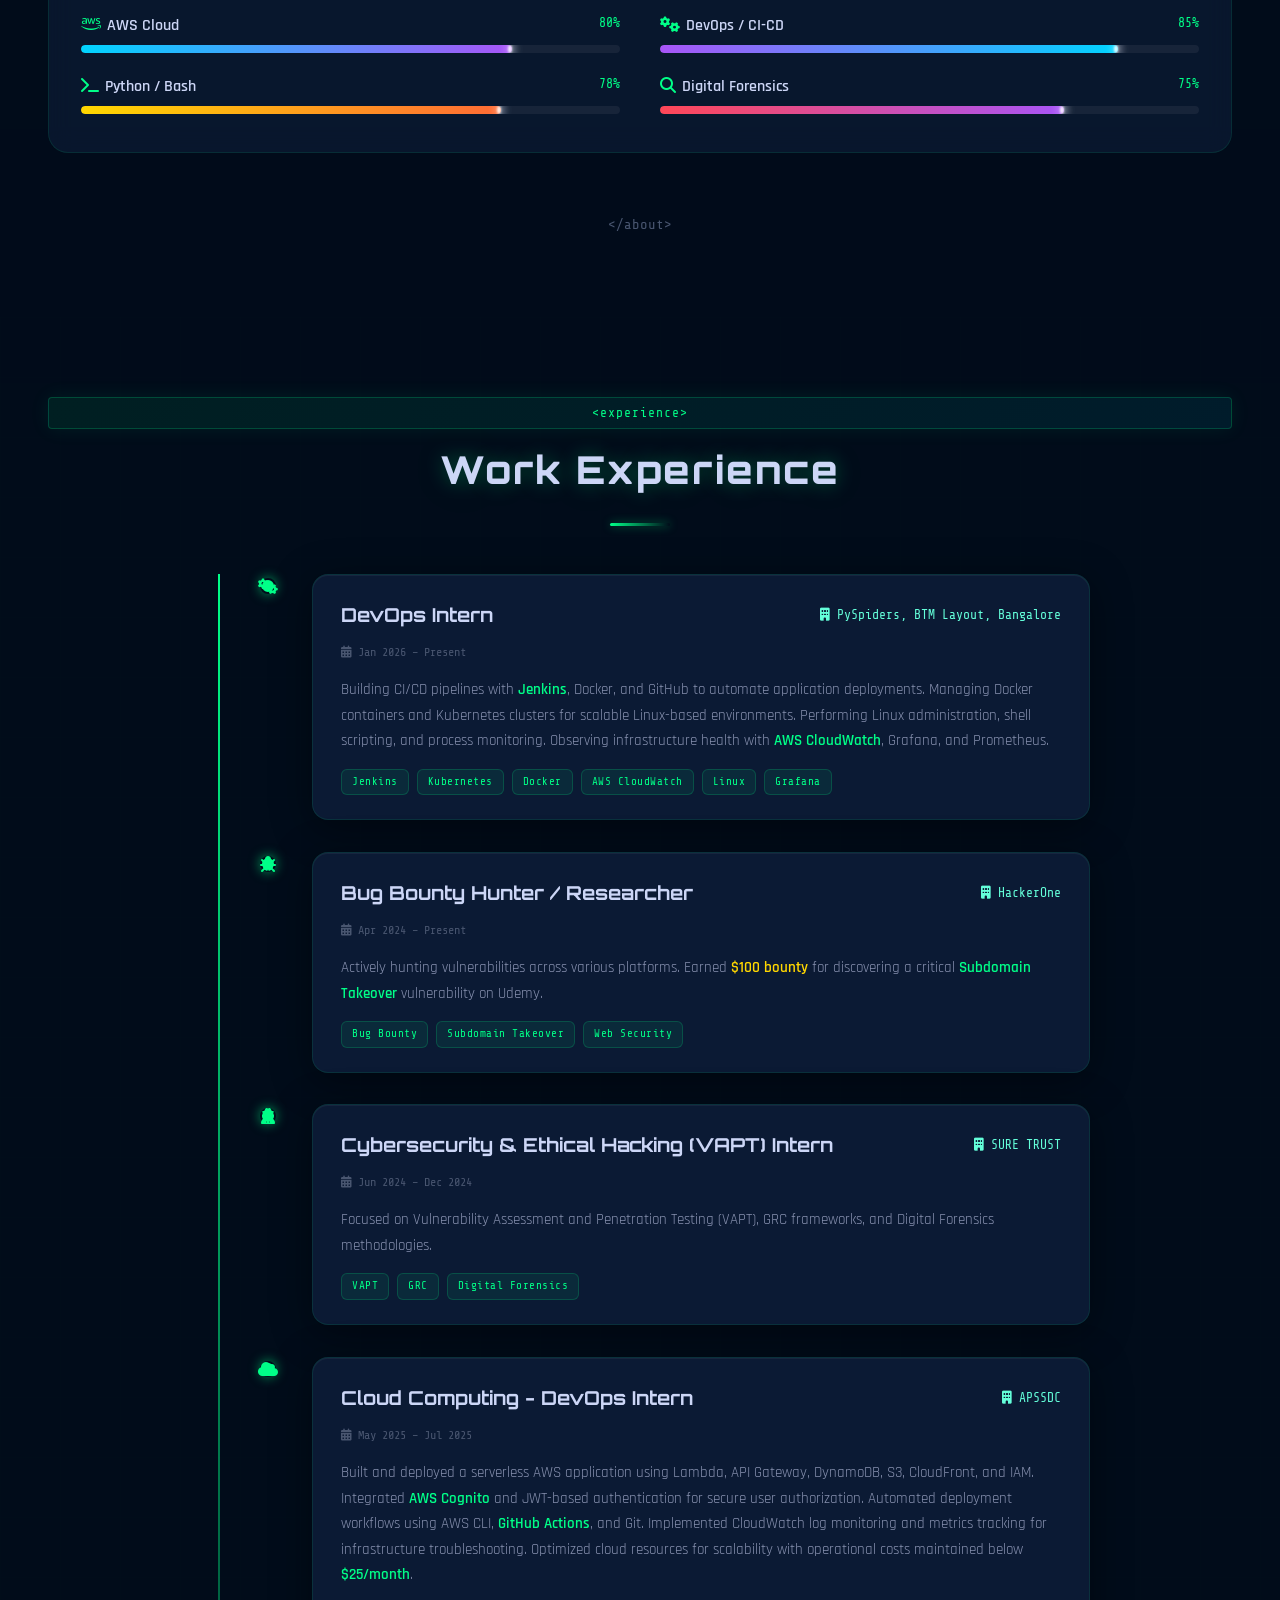
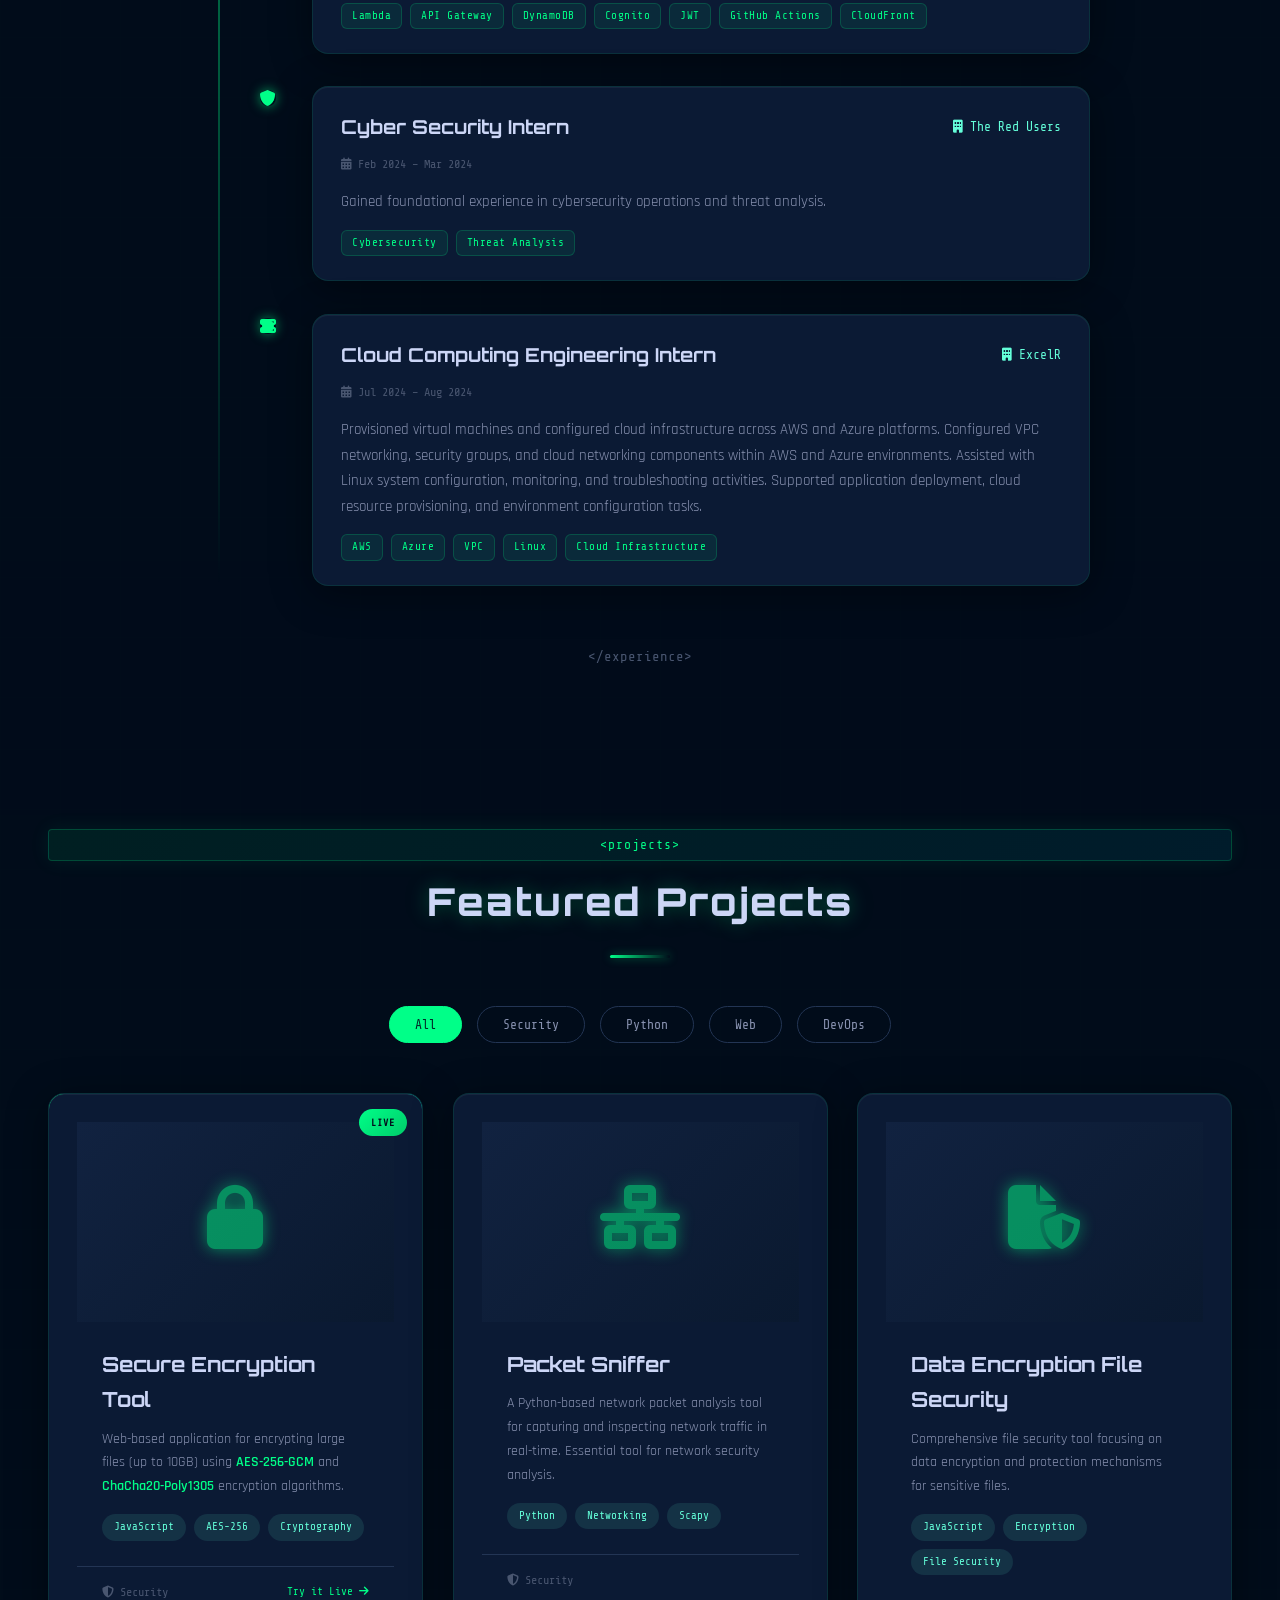
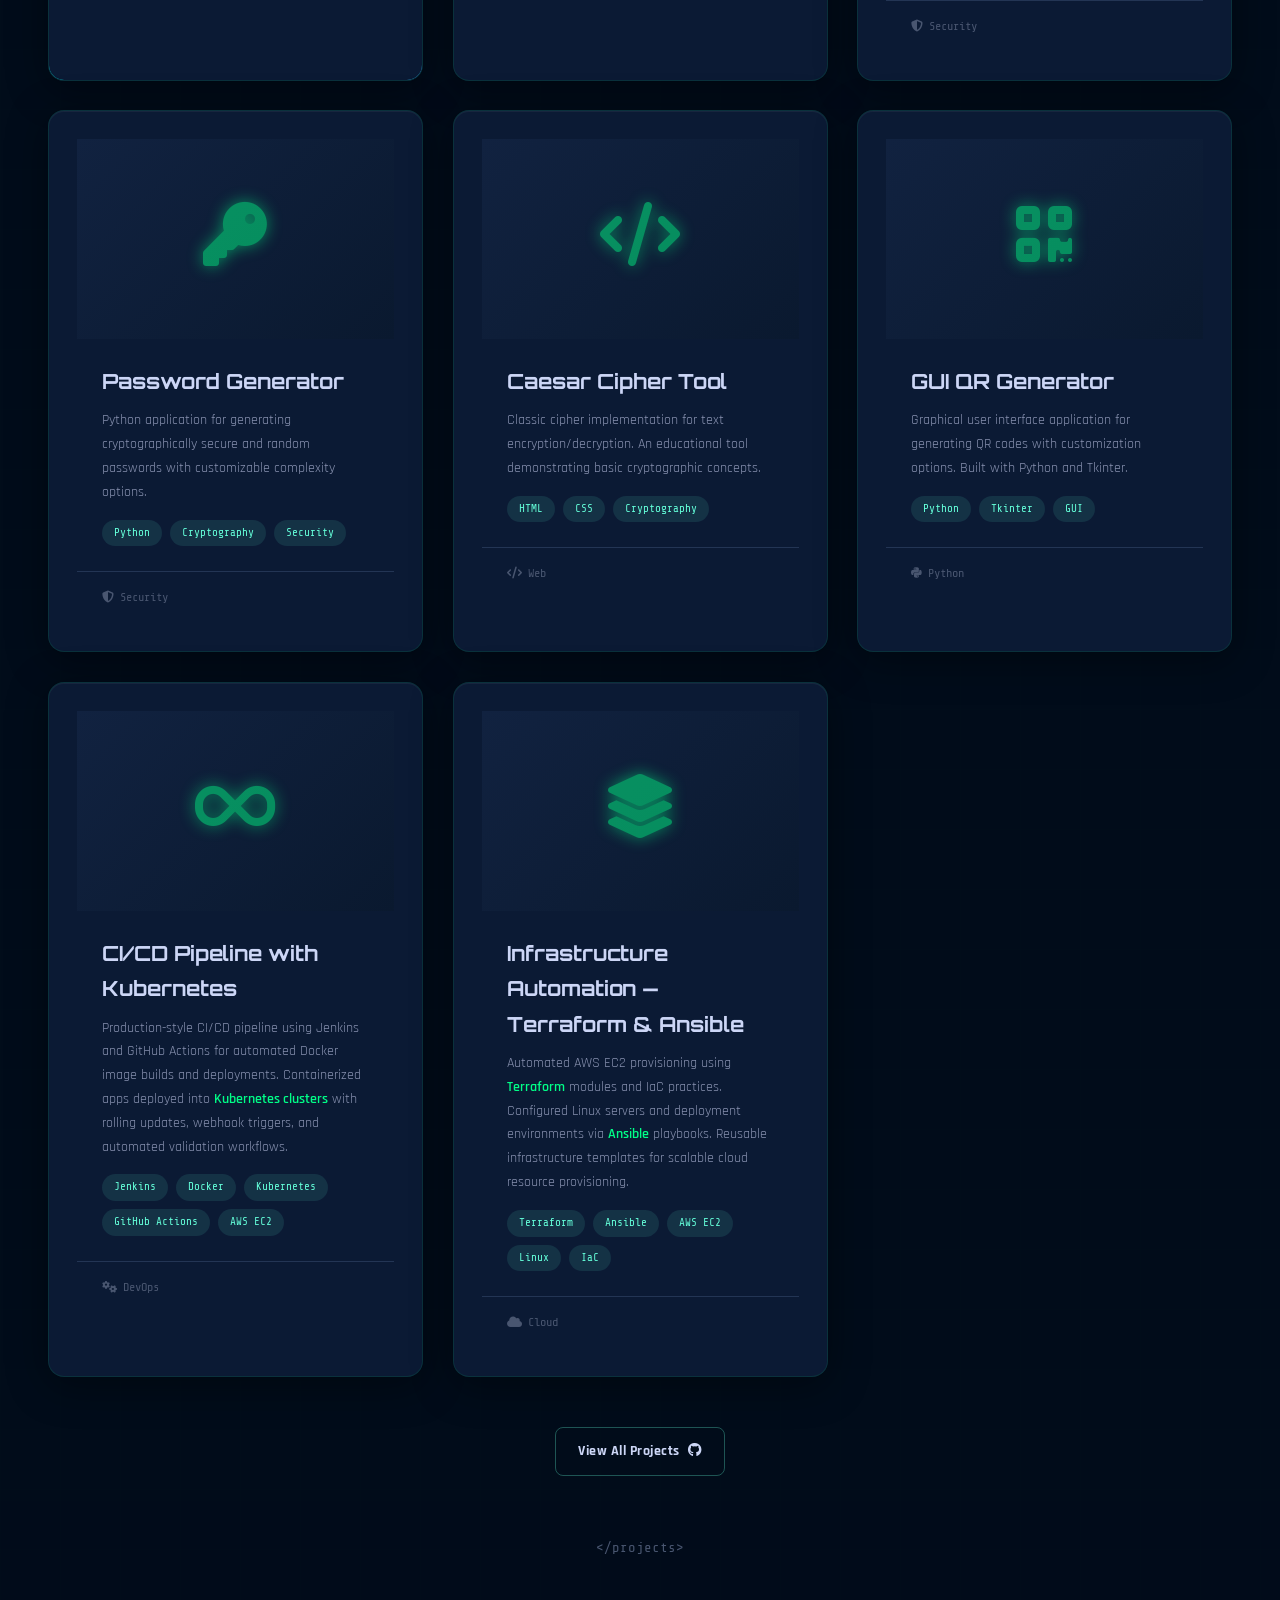
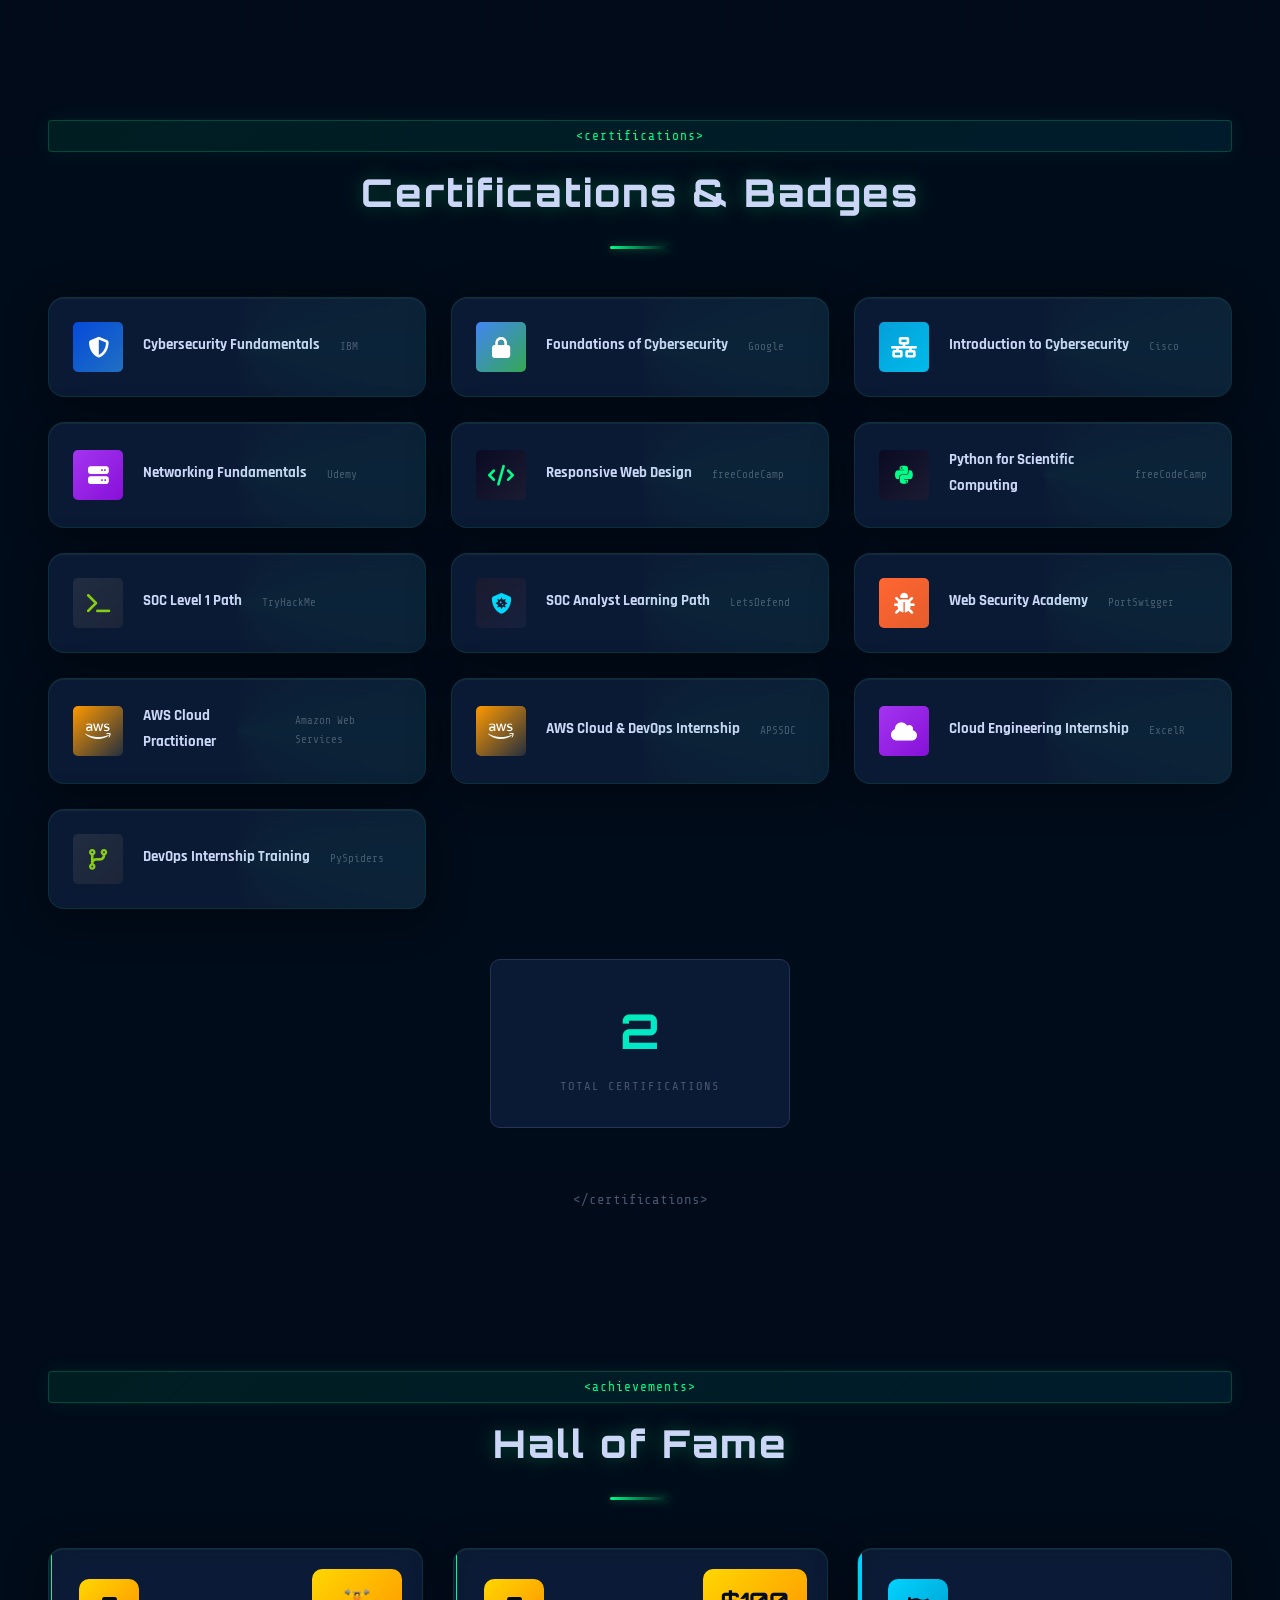
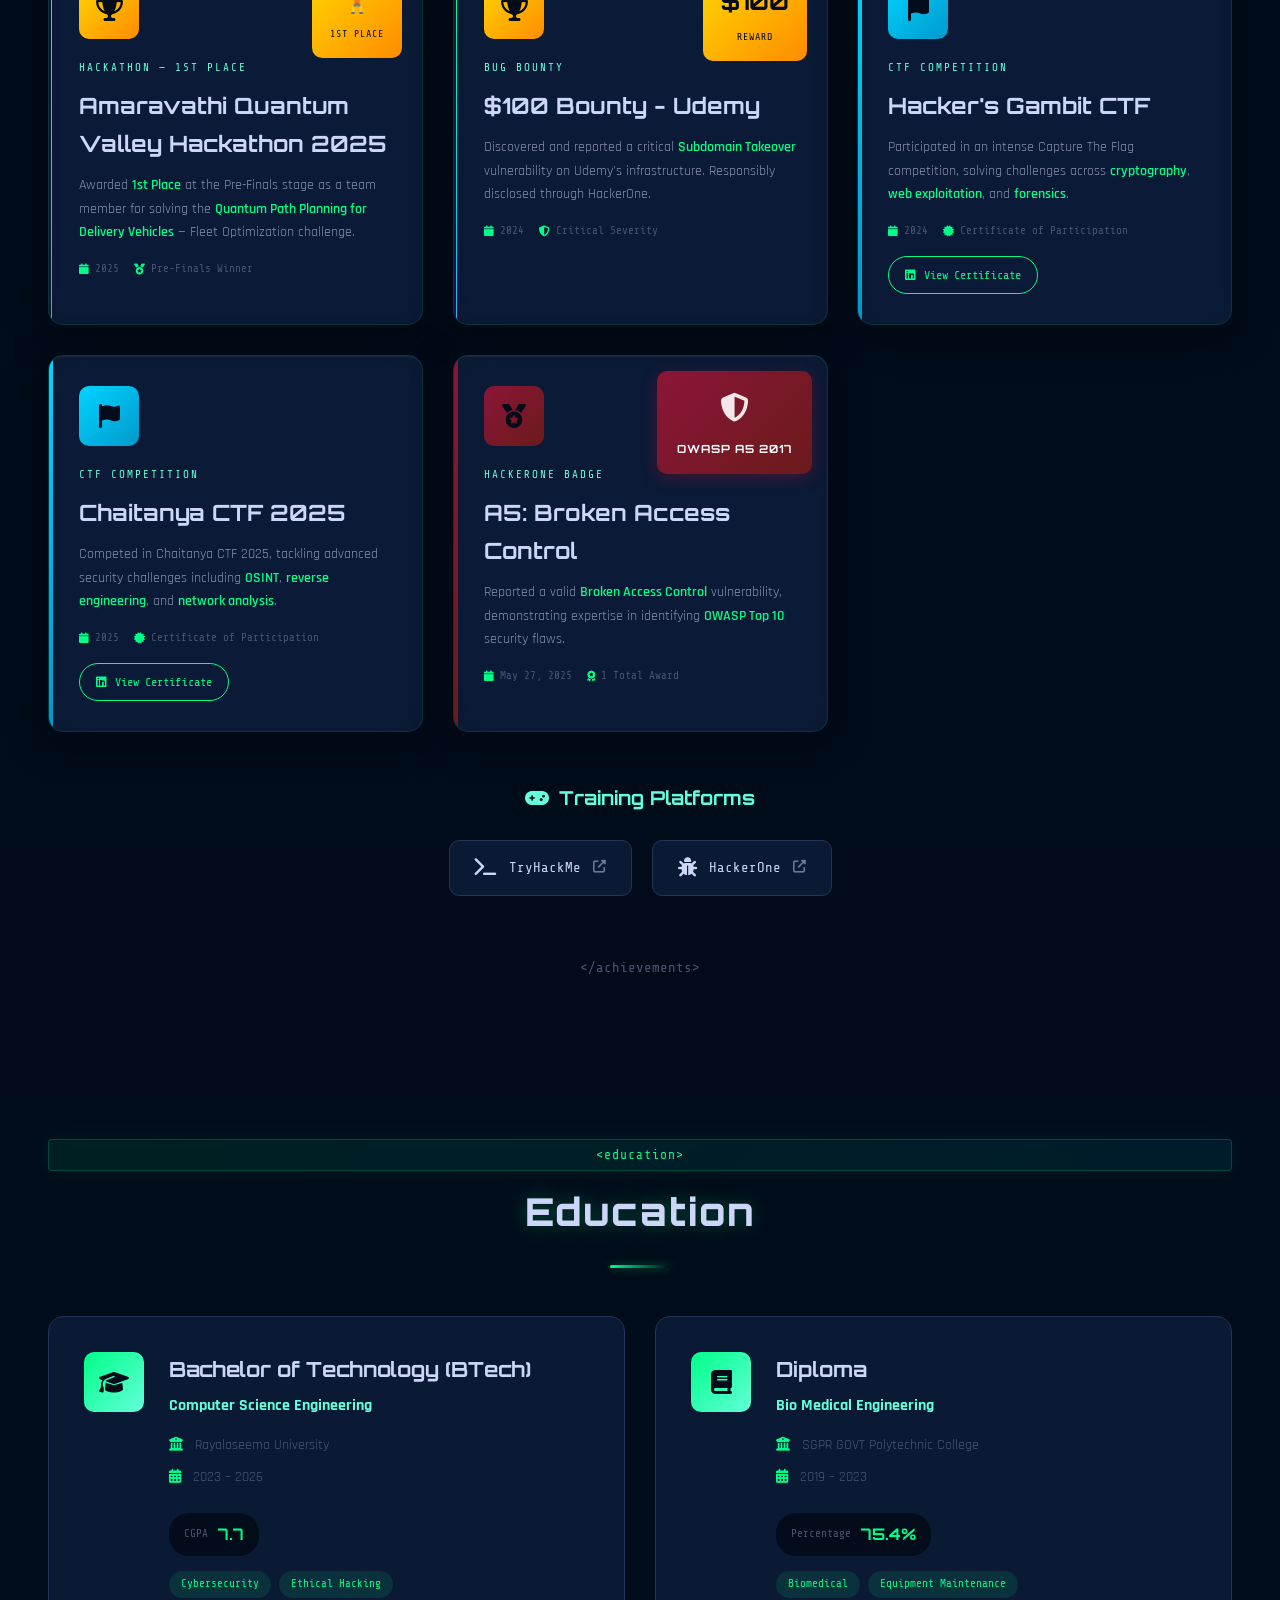
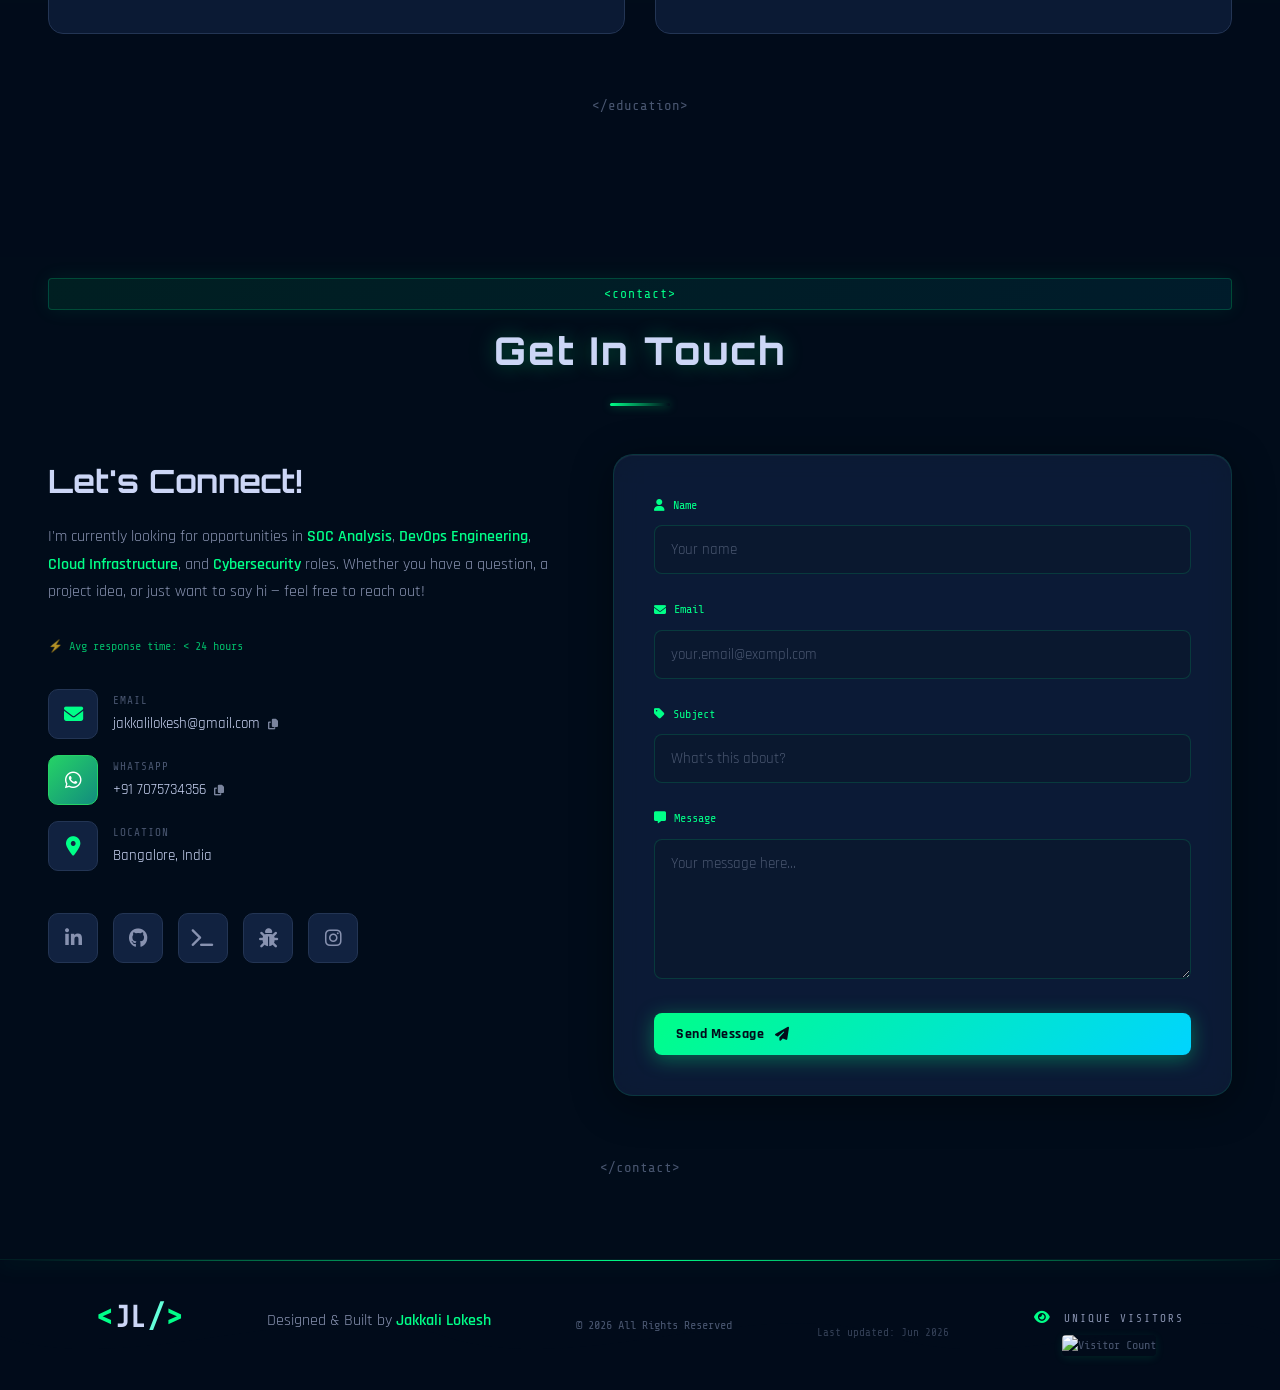
==== commit 531e819e: "Fix mobile responsiveness, hamburger menu, banner layout, and add unique visitor counter" ====
--- a/index.html
+++ b/index.html
@@ -1,4 +1,4 @@
-﻿<!DOCTYPE html>
+<!DOCTYPE html>
 <html lang="en">
 
 <head>
@@ -40,6 +40,224 @@
 
     <!-- Main Stylesheet (all styles merged) -->
     <link rel="stylesheet" href="main.css">
+
+    <!-- Mobile Responsive Override (loaded last — highest cascade priority) -->
+    <link rel="stylesheet" href="mobile.css">
+
+    <!-- CRITICAL FIXES: hamburger + banner — inline style block wins all cascade battles -->
+    <style id="critical-mobile-fix">
+
+        /* ── Nav right controls: flex row, no overflow ── */
+        .nav-right-controls {
+            display: flex !important;
+            align-items: center !important;
+            gap: 8px !important;
+            flex-shrink: 0 !important;
+            overflow: visible !important;
+            max-width: calc(100vw - 160px) !important;
+        }
+
+        /* ── Fix: theme-toggle has margin-left:auto which pushes hamburger off-screen ── */
+        .nav-right-controls .theme-toggle,
+        .nav-right-controls #theme-toggle {
+            margin-left: 0 !important;
+            margin-right: 0 !important;
+            width: 36px !important;
+            height: 36px !important;
+            flex-shrink: 0 !important;
+        }
+
+        /* ── Fix: theme-switcher (color circle) ── */
+        .nav-right-controls #theme-switcher {
+            flex-shrink: 0 !important;
+            margin: 0 !important;
+        }
+
+        /* ── Hamburger base: hidden on desktop ── */
+        .nav-toggle {
+            display: none !important;
+        }
+
+        /* ── Hamburger: visible on mobile/tablet ── */
+        @media screen and (max-width: 1024px) {
+            .nav-toggle {
+                display: flex !important;
+                flex-direction: column !important;
+                align-items: center !important;
+                justify-content: center !important;
+                gap: 5px !important;
+                width: 36px !important;
+                height: 36px !important;
+                background: none !important;
+                border: none !important;
+                cursor: pointer !important;
+                padding: 4px !important;
+                flex-shrink: 0 !important;
+                visibility: visible !important;
+                opacity: 1 !important;
+                position: relative !important;
+                z-index: 100005 !important;
+            }
+
+            .hamburger-line {
+                display: block !important;
+                width: 22px !important;
+                height: 2px !important;
+                background: #00ff88 !important;
+                border-radius: 2px !important;
+                transition: all 0.35s ease !important;
+            }
+
+            .nav-toggle.active .hamburger-line:nth-child(1) {
+                transform: rotate(45deg) translateY(7px) !important;
+            }
+            .nav-toggle.active .hamburger-line:nth-child(2) {
+                opacity: 0 !important;
+            }
+            .nav-toggle.active .hamburger-line:nth-child(3) {
+                transform: rotate(-45deg) translateY(-7px) !important;
+            }
+
+            /* Nav container: clear space for hamburger */
+            .nav-container {
+                padding: 0 14px !important;
+                height: 60px !important;
+                display: flex !important;
+                align-items: center !important;
+                justify-content: space-between !important;
+            }
+
+            /* Nav menu: off-screen drawer */
+            .nav-menu {
+                position: fixed !important;
+                top: 0 !important;
+                right: -110% !important;
+                width: min(280px, 82vw) !important;
+                height: 100vh !important;
+                flex-direction: column !important;
+                align-items: flex-start !important;
+                padding: 80px 20px 40px !important;
+                gap: 2px !important;
+                background: rgba(2, 12, 27, 0.98) !important;
+                backdrop-filter: blur(20px) !important;
+                border-left: 1px solid rgba(0,255,136,0.2) !important;
+                box-shadow: -6px 0 30px rgba(0,0,0,0.7) !important;
+                transition: right 0.35s cubic-bezier(0.4, 0, 0.2, 1) !important;
+                z-index: 100000 !important;
+                overflow-y: auto !important;
+            }
+
+            .nav-menu.active {
+                right: 0 !important;
+            }
+
+            .nav-item {
+                width: 100% !important;
+            }
+
+            .nav-link {
+                display: block !important;
+                width: 100% !important;
+                padding: 13px 14px !important;
+                font-size: 15px !important;
+                border-radius: 6px !important;
+            }
+        }
+
+        /* ── Navbar overlay on mobile ── */
+        .nav-overlay {
+            display: none !important;
+            position: fixed !important;
+            inset: 0 !important;
+            background: rgba(0,0,0,0.55) !important;
+            z-index: 99980 !important;
+        }
+
+        .nav-overlay.active {
+            display: block !important;
+        }
+
+        /* ── Navbar: sticky so it flows below the banner initially, then sticks to top ── */
+        .navbar {
+            position: sticky !important;
+            top: 0 !important;
+            z-index: 99999 !important;
+        }
+
+        /* ── Banner: always visible, responsive layout ── */
+        #otw-banner {
+            display: flex !important;
+            flex-direction: row !important; /* override mobile.css column */
+            flex-wrap: nowrap !important;
+            align-items: center !important;
+            justify-content: center !important;
+            position: relative !important;
+            z-index: 50 !important;
+            overflow: hidden !important;
+            width: 100% !important;
+        }
+
+        .banner-short { display: none !important; }
+        .banner-long  { display: inline !important; }
+
+        @media screen and (max-width: 768px) {
+            #otw-banner {
+                padding: 6px 40px 6px 10px !important;
+                gap: 8px !important;
+                text-align: left !important;
+                height: 38px !important; /* force single line height */
+                min-height: unset !important;
+                justify-content: flex-start !important;
+            }
+
+            /* Green dot */
+            #otw-banner > span:first-child {
+                display: block !important; /* override mobile.css none */
+                width: 8px !important;
+                height: 8px !important;
+                flex-shrink: 0 !important;
+            }
+
+            /* The text span inside banner */
+            .banner-short {
+                display: block !important;
+                font-size: 11px !important;
+                overflow: hidden !important;
+                text-overflow: ellipsis !important;
+                white-space: nowrap !important;
+                flex: 1 1 auto !important;
+                min-width: 0 !important; /* allow flex child to shrink below content size */
+            }
+            .banner-long {
+                display: none !important;
+            }
+
+            /* HIRE ME link */
+            #otw-banner > a {
+                font-size: 10px !important;
+                padding: 3px 8px !important;
+                flex-shrink: 0 !important;
+                margin-left: 0 !important;
+            }
+
+            /* Close button stays absolute top-right */
+            #banner-close {
+                position: absolute !important;
+                right: 8px !important;
+                top: 50% !important;
+                transform: translateY(-50%) !important;
+                font-size: 18px !important;
+            }
+        }
+
+        /* ── Hide live clock on mobile ── */
+        @media screen and (max-width: 1024px) {
+            #live-clock {
+                display: none !important;
+            }
+        }
+
+    </style>
 
     <!-- Resume dropdown — must be available before script.js loads -->
     <script>
@@ -114,11 +332,14 @@
 <body>
 
     <!-- Open To Work Banner -->
-    <div id="otw-banner" style="background:linear-gradient(90deg,#003d1f,#005c2e,#003d1f);border-bottom:1px solid rgba(0,255,136,0.4);padding:8px 20px;display:flex;align-items:center;justify-content:center;gap:12px;position:relative;z-index:9999;transition:all 0.4s ease;">
-       <span style="display:inline-block;width:10px;height:10px;border-radius:50%;background:#00ff88;box-shadow:0 0 8px #00ff88;animation:pulse 1.5s infinite;"></span>
-       <span style="font-family:'Rajdhani',sans-serif;font-size:13px;color:#ccd6f6;letter-spacing:1px;">🚀 <strong style="color:#00ff88;">Actively Open to Work</strong> — SOC Analyst, DevOps Engineer &amp; Cloud roles. Available immediately.</span>
-       <a href="#contact" style="margin-left:10px;background:rgba(0,255,136,0.15);border:1px solid rgba(0,255,136,0.5);color:#00ff88;padding:3px 14px;border-radius:20px;font-family:'Rajdhani',sans-serif;font-size:12px;font-weight:700;text-decoration:none;letter-spacing:1px;">HIRE ME</a>
-       <button id="banner-close" style="position:absolute;right:16px;background:none;border:none;color:#8892b0;cursor:pointer;font-size:16px;line-height:1;" aria-label="Close banner">&times;</button>
+    <div id="otw-banner" style="background:linear-gradient(90deg,#003d1f,#005c2e,#003d1f);border-bottom:1px solid rgba(0,255,136,0.4);padding:6px 50px 6px 16px;display:flex;align-items:center;justify-content:center;gap:10px;position:relative;z-index:50;transition:all 0.4s ease;">
+       <span style="display:inline-block;width:8px;height:8px;border-radius:50%;background:#00ff88;box-shadow:0 0 8px #00ff88;animation:pulse 1.5s infinite;flex-shrink:0;"></span>
+       <!-- Short text: shown on mobile only -->
+       <span class="banner-short" style="font-family:'Rajdhani',sans-serif;font-size:12px;color:#ccd6f6;letter-spacing:0.5px;display:none;">🚀 <strong style="color:#00ff88;">Open to Work</strong> — SOC / DevOps / Cloud</span>
+       <!-- Full text: shown on desktop -->
+       <span class="banner-long" style="font-family:'Rajdhani',sans-serif;font-size:13px;color:#ccd6f6;letter-spacing:1px;">🚀 <strong style="color:#00ff88;">Actively Open to Work</strong> — SOC Analyst, DevOps Engineer &amp; Cloud roles. Available immediately.</span>
+       <a href="#contact" style="margin-left:8px;background:rgba(0,255,136,0.15);border:1px solid rgba(0,255,136,0.5);color:#00ff88;padding:3px 12px;border-radius:20px;font-family:'Rajdhani',sans-serif;font-size:12px;font-weight:700;text-decoration:none;letter-spacing:1px;white-space:nowrap;flex-shrink:0;">HIRE ME</a>
+       <button id="banner-close" style="position:absolute;right:10px;top:50%;transform:translateY(-50%);background:none;border:none;color:#8892b0;cursor:pointer;font-size:18px;line-height:1;" aria-label="Close banner">&times;</button>
     </div>
 
     <!-- Scroll Progress Bar -->
@@ -192,12 +413,6 @@
                 <span class="logo-bracket">&gt;</span>
             </a>
 
-            <button class="nav-toggle" id="nav-toggle" aria-label="Toggle navigation">
-                <span class="hamburger-line"></span>
-                <span class="hamburger-line"></span>
-                <span class="hamburger-line"></span>
-            </button>
-
             <ul class="nav-menu" id="nav-menu">
                 <li class="nav-item"><a href="#home" class="nav-link active">Home</a></li>
                 <li class="nav-item"><a href="#about" class="nav-link">About</a></li>
@@ -209,16 +424,24 @@
                 <li class="nav-item"><a href="#contact" class="nav-link">Contact</a></li>
             </ul>
 
-            <!-- Live Clock & Theme Accent Switcher -->
-            <div style="display:flex;align-items:center;gap:10px;">
+            <!-- Right side controls: clock + theme + hamburger -->
+            <div class="nav-right-controls">
               <div id="live-clock" style="font-family:'Share Tech Mono',monospace;font-size:12px;color:rgba(0,255,136,0.7);letter-spacing:2px;border:1px solid rgba(0,255,136,0.2);padding:4px 10px;border-radius:4px;background:rgba(0,255,136,0.05);">00:00:00</div>
               <button id="theme-switcher" aria-label="Switch accent color" style="width:28px;height:28px;border-radius:50%;border:2px solid rgba(255,255,255,0.2);background:#00ff88;cursor:pointer;box-shadow:0 0 10px currentColor;transition:all 0.3s;" title="Switch color theme"></button>
               <button class="theme-toggle" id="theme-toggle" aria-label="Toggle theme">
                 <i class="fas fa-moon" id="theme-icon"></i>
               </button>
+              <button class="nav-toggle" id="nav-toggle" aria-label="Toggle navigation">
+                  <span class="hamburger-line"></span>
+                  <span class="hamburger-line"></span>
+                  <span class="hamburger-line"></span>
+              </button>
             </div>
         </div>
     </nav>
+
+    <!-- Mobile nav overlay: click to close menu -->
+    <div class="nav-overlay" id="nav-overlay"></div>
 
     <main>
 
@@ -1395,6 +1618,12 @@
                 <div class="footer-meta">
                     <span class="last-updated">Last updated: Jun 2026</span>
                 </div>
+                
+                <!-- Unique Visitor Counter -->
+                <div class="visitor-counter" style="margin-top: 15px; text-align: center; display: flex; flex-direction: column; align-items: center; gap: 6px;">
+                    <span style="font-size: 11px; letter-spacing: 2px; color: #8892b0; font-family: 'Share Tech Mono', monospace;"><i class="fas fa-eye" style="color: #00ff88; margin-right: 4px;"></i> UNIQUE VISITORS</span>
+                    <img src="https://api.visitorbadge.io/api/visitors?path=https%3A%2F%2Fjakkalilokesh.github.io%2Fmy_portfolio&label=VIEWS&labelColor=%23020c1b&countColor=%2300ff88&style=flat-square" alt="Visitor Count" style="border-radius: 4px; box-shadow: 0 2px 10px rgba(0,255,136,0.1);" />
+                </div>
             </div>
             <div class="footer-wave">
                 <svg viewBox="0 0 1440 100" preserveAspectRatio="none">
--- a/main.css
+++ b/main.css
@@ -1,4 +1,4 @@
-﻿/* ======================================================
+/* ======================================================
    PORTFOLIO — JAKKALI LOKESH  |  main.css  v4.0
    Complete merged stylesheet (styles + all extras)
    Generated: 2026-06-06 23:06
@@ -6614,4 +6614,1085 @@
     }
     .stat-divider { display: none !important; }
     .footer-content { padding: 0 20px !important; }
+}
+
+/* ================================================================
+   RESPONSIVE PATCH v8.0 — DEFINITIVE MOBILE FIX
+   Applied absolutely last — overrides ALL previous rules including
+   the "MASTER VISUAL FIX v6.0" !important declarations
+   ================================================================ */
+
+/* ── Prevent horizontal overflow globally ── */
+html, body {
+    max-width: 100vw !important;
+    overflow-x: hidden !important;
+}
+
+* {
+    box-sizing: border-box !important;
+}
+
+/* ── Open-to-Work Banner — wraps on small screens ── */
+#otw-banner {
+    flex-wrap: wrap !important;
+    gap: 6px !important;
+}
+
+/* ─────────────────────────────────────────────────────
+   1024px — Tablet Portrait & Small Laptop
+   ───────────────────────────────────────────────────── */
+@media (max-width: 1024px) {
+    .container {
+        padding: 0 28px !important;
+        max-width: 100% !important;
+    }
+
+    /* Hero — stack terminal over profile */
+    .hero-wrapper {
+        grid-template-columns: 1fr !important;
+        padding: 110px 28px 60px !important;
+        gap: 30px !important;
+        max-width: 100% !important;
+    }
+
+    .hero-right-col {
+        position: static !important;
+        flex-direction: row !important;
+        flex-wrap: wrap !important;
+        justify-content: center !important;
+        width: 100% !important;
+        gap: 20px !important;
+    }
+
+    .hero-activity-cards {
+        flex-direction: row !important;
+        flex-wrap: wrap !important;
+        width: 100% !important;
+    }
+
+    .hac-card {
+        flex: 1 1 180px !important;
+    }
+
+    /* Hero name no longer needs to be one line */
+    .hero-name {
+        white-space: normal !important;
+        font-size: clamp(1.9rem, 5vw, 2.8rem) !important;
+    }
+
+    /* About — single column */
+    .about-grid {
+        grid-template-columns: 1fr !important;
+    }
+
+    .arsenal-grid {
+        grid-template-columns: 1fr 1fr !important;
+    }
+
+    .about-fun-stats {
+        grid-template-columns: repeat(2, 1fr) !important;
+    }
+
+    /* What I Do — 2 columns on tablet */
+    .what-i-do-grid {
+        grid-template-columns: 1fr 1fr !important;
+    }
+
+    /* Projects — 2 columns on tablet */
+    .projects-grid {
+        grid-template-columns: 1fr 1fr !important;
+        gap: 20px !important;
+    }
+
+    /* Certifications — 2-3 columns auto on tablet */
+    .certifications-grid {
+        grid-template-columns: repeat(auto-fit, minmax(220px, 1fr)) !important;
+    }
+
+    /* Skills bars — single column */
+    .skills-bars-section > div:last-child {
+        grid-template-columns: 1fr !important;
+    }
+
+    /* Navbar — show hamburger */
+    .nav-toggle {
+        display: flex !important;
+    }
+
+    .nav-menu {
+        position: fixed !important;
+        top: 0 !important;
+        right: -100% !important;
+        width: min(320px, 82vw) !important;
+        height: 100vh !important;
+        flex-direction: column !important;
+        align-items: flex-start !important;
+        justify-content: flex-start !important;
+        padding: 90px 24px 40px !important;
+        background: rgba(2, 12, 27, 0.98) !important;
+        backdrop-filter: blur(30px) !important;
+        -webkit-backdrop-filter: blur(30px) !important;
+        border-left: 1px solid rgba(0, 255, 136, 0.15) !important;
+        box-shadow: -20px 0 60px rgba(0, 0, 0, 0.6) !important;
+        transition: right 0.4s cubic-bezier(0.4, 0, 0.2, 1) !important;
+        z-index: 99980 !important;
+        overflow-y: auto !important;
+        gap: 4px !important;
+    }
+
+    .nav-menu.active {
+        right: 0 !important;
+    }
+
+    .nav-item {
+        width: 100% !important;
+    }
+
+    .nav-link {
+        display: block !important;
+        width: 100% !important;
+        padding: 14px 16px !important;
+        font-size: 16px !important;
+        border-radius: 8px !important;
+    }
+}
+
+/* ─────────────────────────────────────────────────────
+   768px — Mobile Landscape / Large Phone
+   ───────────────────────────────────────────────────── */
+@media (max-width: 768px) {
+    .container {
+        padding: 0 20px !important;
+    }
+
+    section {
+        padding: 60px 0 !important;
+    }
+
+    /* Hero */
+    .hero-wrapper {
+        padding: 100px 20px 50px !important;
+    }
+
+    .hero-name {
+        font-size: 2rem !important;
+        white-space: normal !important;
+        line-height: 1.2 !important;
+    }
+
+    .hero-description {
+        font-size: 14px !important;
+    }
+
+    .hero-text-container {
+        padding: 24px 20px 28px !important;
+    }
+
+    /* Hero stats — 2x2 grid */
+    .hero-stats {
+        display: grid !important;
+        grid-template-columns: 1fr 1fr !important;
+        gap: 14px !important;
+        padding: 16px !important;
+    }
+
+    .stat-divider {
+        display: none !important;
+    }
+
+    /* CTA buttons — center and full-width */
+    .hero-cta {
+        justify-content: center !important;
+        flex-direction: column !important;
+        align-items: stretch !important;
+        gap: 10px !important;
+    }
+
+    .hero-cta > * {
+        width: 100% !important;
+        justify-content: center !important;
+        text-align: center !important;
+    }
+
+    /* Resume dropdown should stay left-aligned inside full-width parent */
+    .resume-dropdown {
+        width: 100% !important;
+    }
+
+    .resume-dropdown > a {
+        width: 100% !important;
+        justify-content: center !important;
+    }
+
+    #resume-menu {
+        left: 0 !important;
+        right: 0 !important;
+        width: 100% !important;
+    }
+
+    /* Hero meta row */
+    .hero-meta-row {
+        justify-content: center !important;
+        flex-wrap: wrap !important;
+        gap: 8px !important;
+    }
+
+    /* Hero right col — stack vertically */
+    .hero-right-col {
+        flex-direction: column !important;
+        align-items: center !important;
+    }
+
+    .hero-activity-cards {
+        flex-direction: column !important;
+        width: 100% !important;
+    }
+
+    .hac-card {
+        flex: unset !important;
+        width: 100% !important;
+    }
+
+    /* Profile ring sizes */
+    .profile-container {
+        width: 220px !important;
+        height: 220px !important;
+    }
+
+    .profile-image {
+        width: 160px !important;
+        height: 160px !important;
+    }
+
+    .profile-ring:nth-child(1) { width: 210px !important; height: 210px !important; }
+    .profile-ring:nth-child(2) { width: 182px !important; height: 182px !important; }
+    .profile-ring:nth-child(3) { width: 155px !important; height: 155px !important; }
+
+    /* What I Do — single column */
+    .what-i-do-grid {
+        grid-template-columns: 1fr !important;
+    }
+
+    /* About */
+    .about-grid {
+        grid-template-columns: 1fr !important;
+    }
+
+    .about-fun-stats {
+        grid-template-columns: 1fr 1fr !important;
+        gap: 12px !important;
+    }
+
+    .arsenal-grid {
+        grid-template-columns: 1fr 1fr !important;
+    }
+
+    /* Experience timeline */
+    .timeline::before {
+        left: 16px !important;
+    }
+
+    .timeline-item {
+        padding-left: 48px !important;
+        margin-bottom: 24px !important;
+    }
+
+    .timeline-marker {
+        left: 6px !important;
+        top: 4px !important;
+    }
+
+    .timeline-content {
+        padding: 18px !important;
+    }
+
+    .timeline-header {
+        flex-direction: column !important;
+        align-items: flex-start !important;
+        gap: 4px !important;
+    }
+
+    .timeline-tags {
+        flex-wrap: wrap !important;
+        gap: 6px !important;
+    }
+
+    /* Projects — single column */
+    .projects-grid {
+        grid-template-columns: 1fr !important;
+    }
+
+    /* Certifications — 2 cols */
+    .certifications-grid {
+        grid-template-columns: 1fr 1fr !important;
+        gap: 14px !important;
+    }
+
+    /* Achievements — single column */
+    .achievements-grid {
+        grid-template-columns: 1fr !important;
+    }
+
+    .achievement-card {
+        flex-direction: column !important;
+        gap: 16px !important;
+    }
+
+    /* Education — single column */
+    .education-grid {
+        grid-template-columns: 1fr !important;
+    }
+
+    /* Contact — single column */
+    .contact-content {
+        grid-template-columns: 1fr !important;
+        gap: 28px !important;
+    }
+
+    /* Footer */
+    .footer-content {
+        flex-direction: column !important;
+        align-items: center !important;
+        text-align: center !important;
+        gap: 10px !important;
+        padding: 0 20px !important;
+    }
+
+    /* Skills bar section */
+    .skills-bars-section > div:last-child {
+        grid-template-columns: 1fr !important;
+        gap: 14px !important;
+    }
+
+    /* Badges grid */
+    .badges-grid {
+        flex-wrap: wrap !important;
+        gap: 10px !important;
+    }
+
+    /* Open to Work banner */
+    #otw-banner {
+        flex-direction: column !important;
+        align-items: center !important;
+        padding: 10px 16px !important;
+        gap: 6px !important;
+    }
+
+    #otw-banner span:nth-child(2) {
+        text-align: center !important;
+    }
+
+    /* Navbar shrink */
+    .nav-container {
+        padding: 0 16px !important;
+        height: 60px !important;
+    }
+
+    .nav-logo {
+        font-size: 1.1rem !important;
+    }
+
+    .nav-logo-img {
+        width: 30px !important;
+        height: 30px !important;
+    }
+
+    /* Hide live clock on small screens */
+    #live-clock {
+        display: none !important;
+    }
+
+    /* Back to top & WhatsApp float */
+    #whatsapp-float {
+        width: 42px !important;
+        height: 42px !important;
+        font-size: 20px !important;
+        bottom: 110px !important;
+        right: 14px !important;
+    }
+
+    #back-to-top {
+        bottom: 62px !important;
+        right: 14px !important;
+    }
+}
+
+/* ─────────────────────────────────────────────────────
+   480px — Standard Phones (Portrait)
+   ───────────────────────────────────────────────────── */
+@media (max-width: 480px) {
+    .container {
+        padding: 0 16px !important;
+    }
+
+    .hero-wrapper {
+        padding: 90px 16px 40px !important;
+    }
+
+    .hero-name {
+        font-size: 1.8rem !important;
+        letter-spacing: 1px !important;
+    }
+
+    .stat-number {
+        font-size: 1.5rem !important;
+    }
+
+    .stat-label {
+        font-size: 9px !important;
+    }
+
+    .btn {
+        padding: 10px 18px !important;
+        font-size: 13px !important;
+    }
+
+    .about-fun-stats {
+        grid-template-columns: 1fr 1fr !important;
+        gap: 10px !important;
+    }
+
+    .arsenal-grid {
+        grid-template-columns: 1fr !important;
+    }
+
+    /* Certifications — single column on small phones */
+    .certifications-grid {
+        grid-template-columns: 1fr !important;
+        gap: 12px !important;
+    }
+
+    .cert-card {
+        padding: 16px !important;
+    }
+
+    .profile-container {
+        width: 190px !important;
+        height: 190px !important;
+    }
+
+    .profile-image {
+        width: 140px !important;
+        height: 140px !important;
+    }
+
+    .profile-ring:nth-child(1) { width: 182px !important; height: 182px !important; }
+    .profile-ring:nth-child(2) { width: 158px !important; height: 158px !important; }
+    .profile-ring:nth-child(3) { width: 134px !important; height: 134px !important; }
+
+    .section-title {
+        font-size: 1.7rem !important;
+    }
+
+    .wid-card {
+        padding: 22px 18px !important;
+    }
+
+    .nav-container {
+        padding: 0 12px !important;
+        height: 56px !important;
+    }
+
+    .nav-menu {
+        width: 88vw !important;
+    }
+
+    .timeline-content {
+        padding: 14px !important;
+    }
+
+    .timeline-title {
+        font-size: 1rem !important;
+    }
+
+    .achievement-card {
+        padding: 18px !important;
+    }
+
+    .contact-form input,
+    .contact-form textarea {
+        font-size: 14px !important;
+    }
+
+    /* QR modal */
+    .qr-modal-content {
+        padding: 24px 16px !important;
+        margin: 16px !important;
+        border-radius: 16px !important;
+    }
+}
+
+/* ─────────────────────────────────────────────────────
+   360px — Very Small Phones
+   ───────────────────────────────────────────────────── */
+@media (max-width: 360px) {
+    .hero-name {
+        font-size: 1.5rem !important;
+    }
+
+    .stat-number {
+        font-size: 1.3rem !important;
+    }
+
+    .btn {
+        padding: 9px 14px !important;
+        font-size: 12px !important;
+    }
+
+    .section-title {
+        font-size: 1.5rem !important;
+    }
+}
+
+/* ================================================================
+   RESPONSIVE PATCH v9.0 — FINAL COMPLETE FIX
+   Fixes nav-right-controls layout + hamburger on the right side
+   ================================================================ */
+
+/* ─── Nav Right Controls: desktop layout ─── */
+.nav-right-controls {
+    display: flex !important;
+    align-items: center !important;
+    gap: 10px !important;
+    margin-left: auto !important;
+}
+
+/* Hamburger: hidden on desktop, shown on mobile */
+.nav-toggle {
+    display: none !important;
+    flex-direction: column !important;
+    gap: 6px !important;
+    background: none !important;
+    border: none !important;
+    cursor: pointer !important;
+    padding: 5px !important;
+    z-index: 100001 !important;
+}
+
+.hamburger-line {
+    display: block !important;
+    width: 28px !important;
+    height: 2px !important;
+    background: var(--primary, #00ff88) !important;
+    border-radius: 2px !important;
+    transition: 0.35s ease !important;
+}
+
+/* ─── MOBILE NAV OVERLAY (for clicking outside to close) ─── */
+.nav-overlay {
+    display: none;
+    position: fixed;
+    inset: 0;
+    background: rgba(0,0,0,0.55);
+    z-index: 99970;
+    backdrop-filter: blur(2px);
+}
+
+.nav-overlay.active {
+    display: block;
+}
+
+/* ────────────────────────────────────────────
+   ≤ 1024px — Show hamburger, hide inline menu
+   ──────────────────────────────────────────── */
+@media (max-width: 1024px) {
+
+    /* Show hamburger */
+    .nav-toggle {
+        display: flex !important;
+    }
+
+    /* Hide live clock on tablet to save space */
+    #live-clock {
+        display: none !important;
+    }
+
+    /* Nav menu: slide-in drawer from right */
+    .nav-menu {
+        position: fixed !important;
+        top: 0 !important;
+        right: -110% !important;
+        width: min(300px, 85vw) !important;
+        height: 100vh !important;
+        flex-direction: column !important;
+        align-items: flex-start !important;
+        justify-content: flex-start !important;
+        padding: 80px 24px 40px !important;
+        gap: 4px !important;
+        background: rgba(2, 12, 27, 0.98) !important;
+        backdrop-filter: blur(30px) !important;
+        -webkit-backdrop-filter: blur(30px) !important;
+        border-left: 1px solid rgba(0, 255, 136, 0.18) !important;
+        box-shadow: -10px 0 50px rgba(0,0,0,0.7) !important;
+        transition: right 0.38s cubic-bezier(0.4, 0, 0.2, 1) !important;
+        z-index: 99990 !important;
+        overflow-y: auto !important;
+        list-style: none !important;
+    }
+
+    .nav-menu.active {
+        right: 0 !important;
+    }
+
+    .nav-item {
+        width: 100% !important;
+    }
+
+    .nav-link {
+        display: block !important;
+        width: 100% !important;
+        padding: 13px 18px !important;
+        font-size: 15px !important;
+        border-radius: 8px !important;
+        border-bottom: 1px solid rgba(100, 255, 218, 0.07) !important;
+    }
+
+    .nav-link:hover, .nav-link.active {
+        background: rgba(0, 255, 136, 0.08) !important;
+    }
+}
+
+/* ────────────────────────────────────────────
+   ≤ 768px — Mobile full fixes
+   ──────────────────────────────────────────── */
+@media (max-width: 768px) {
+
+    /* Prevent all horizontal overflow */
+    html, body {
+        max-width: 100vw !important;
+        overflow-x: hidden !important;
+    }
+
+    /* Navbar */
+    .navbar {
+        padding: 8px 0 !important;
+    }
+
+    .nav-container {
+        padding: 0 16px !important;
+        height: 60px !important;
+        display: flex !important;
+        align-items: center !important;
+        justify-content: space-between !important;
+    }
+
+    .nav-logo {
+        font-size: 1.1rem !important;
+    }
+
+    .nav-logo-img {
+        width: 30px !important;
+        height: 30px !important;
+    }
+
+    .nav-right-controls {
+        gap: 8px !important;
+    }
+
+    /* Hide live clock */
+    #live-clock {
+        display: none !important;
+    }
+
+    /* Hero Section */
+    .hero-section {
+        padding: 80px 16px 40px !important;
+        min-height: 100svh !important;
+    }
+
+    .hero-wrapper {
+        display: flex !important;
+        flex-direction: column !important;
+        gap: 24px !important;
+        padding: 0 !important;
+        width: 100% !important;
+        max-width: 100% !important;
+    }
+
+    .hero-glitch-container {
+        width: 100% !important;
+        max-width: 100% !important;
+    }
+
+    .hero-text-container {
+        padding: 22px 18px !important;
+        max-width: 100% !important;
+        overflow: hidden !important;
+    }
+
+    .hero-name {
+        font-size: clamp(1.6rem, 8vw, 2.4rem) !important;
+        white-space: normal !important;
+        word-break: break-word !important;
+        line-height: 1.2 !important;
+        letter-spacing: 1px !important;
+    }
+
+    .hero-description {
+        font-size: 14px !important;
+        line-height: 1.6 !important;
+    }
+
+    /* Hero Stats: 2x2 grid */
+    .hero-stats {
+        display: grid !important;
+        grid-template-columns: 1fr 1fr !important;
+        gap: 12px !important;
+        padding: 16px !important;
+    }
+
+    .stat-divider {
+        display: none !important;
+    }
+
+    .stat-number {
+        font-size: 1.6rem !important;
+    }
+
+    .stat-label {
+        font-size: 10px !important;
+    }
+
+    /* Hero CTA: stack vertically */
+    .hero-cta {
+        display: flex !important;
+        flex-direction: column !important;
+        gap: 10px !important;
+        align-items: stretch !important;
+    }
+
+    .hero-cta > * {
+        width: 100% !important;
+        text-align: center !important;
+        justify-content: center !important;
+    }
+
+    .resume-dropdown {
+        width: 100% !important;
+    }
+
+    .resume-dropdown > a,
+    .resume-dropdown > button {
+        width: 100% !important;
+        justify-content: center !important;
+    }
+
+    #resume-menu {
+        left: 0 !important;
+        right: 0 !important;
+        width: 100% !important;
+    }
+
+    /* Hero meta row */
+    .hero-meta-row {
+        flex-wrap: wrap !important;
+        justify-content: center !important;
+        gap: 8px !important;
+    }
+
+    /* Hero right column (profile + activity cards) */
+    .hero-right-col {
+        display: flex !important;
+        flex-direction: column !important;
+        align-items: center !important;
+        gap: 20px !important;
+        width: 100% !important;
+    }
+
+    .profile-container {
+        width: 200px !important;
+        height: 200px !important;
+    }
+
+    .profile-image {
+        width: 145px !important;
+        height: 145px !important;
+    }
+
+    .hero-activity-cards {
+        flex-direction: column !important;
+        width: 100% !important;
+        gap: 12px !important;
+    }
+
+    .hac-card {
+        width: 100% !important;
+        flex: unset !important;
+    }
+
+    /* Section titles */
+    .section-title {
+        font-size: clamp(1.5rem, 6vw, 2rem) !important;
+    }
+
+    /* What I Do */
+    .what-i-do-section .container,
+    .wid-container {
+        padding: 0 16px !important;
+    }
+
+    .what-i-do-grid,
+    .wid-grid {
+        grid-template-columns: 1fr !important;
+        gap: 16px !important;
+    }
+
+    .wid-card {
+        padding: 22px 18px !important;
+        width: 100% !important;
+        max-width: 100% !important;
+    }
+
+    /* About */
+    .about-grid {
+        grid-template-columns: 1fr !important;
+        gap: 24px !important;
+    }
+
+    .about-fun-stats {
+        grid-template-columns: 1fr 1fr !important;
+        gap: 12px !important;
+    }
+
+    .arsenal-grid {
+        grid-template-columns: 1fr 1fr !important;
+        gap: 10px !important;
+    }
+
+    /* Skills bars */
+    .skills-grid,
+    .skills-bars-section .skills-container {
+        grid-template-columns: 1fr !important;
+    }
+
+    /* Experience Timeline */
+    .timeline {
+        padding-left: 0 !important;
+    }
+
+    .timeline::before {
+        left: 14px !important;
+    }
+
+    .timeline-item {
+        padding-left: 44px !important;
+        margin-bottom: 20px !important;
+    }
+
+    .timeline-marker {
+        left: 4px !important;
+        width: 22px !important;
+        height: 22px !important;
+        font-size: 10px !important;
+    }
+
+    .timeline-content {
+        padding: 16px !important;
+    }
+
+    .timeline-header {
+        flex-direction: column !important;
+        gap: 6px !important;
+    }
+
+    .timeline-date {
+        align-self: flex-start !important;
+    }
+
+    .timeline-title {
+        font-size: 1rem !important;
+    }
+
+    .timeline-tags {
+        flex-wrap: wrap !important;
+        gap: 6px !important;
+    }
+
+    /* Project Filter Buttons */
+    .project-filters,
+    .filter-buttons {
+        flex-wrap: wrap !important;
+        gap: 8px !important;
+        justify-content: center !important;
+    }
+
+    .filter-btn {
+        padding: 6px 14px !important;
+        font-size: 12px !important;
+    }
+
+    /* Projects Grid */
+    .projects-grid,
+    .project-grid {
+        grid-template-columns: 1fr !important;
+        gap: 16px !important;
+    }
+
+    .project-card {
+        max-width: 100% !important;
+        width: 100% !important;
+    }
+
+    /* Certifications */
+    .certifications-grid,
+    .certs-grid {
+        grid-template-columns: 1fr 1fr !important;
+        gap: 12px !important;
+    }
+
+    .cert-card {
+        padding: 14px !important;
+    }
+
+    .cert-card .cert-issuer {
+        font-size: 11px !important;
+    }
+
+    /* Achievements */
+    .achievements-grid {
+        grid-template-columns: 1fr !important;
+        gap: 16px !important;
+    }
+
+    .achievement-card {
+        flex-direction: column !important;
+        gap: 14px !important;
+        padding: 18px !important;
+    }
+
+    /* Education */
+    .education-grid {
+        grid-template-columns: 1fr !important;
+        gap: 16px !important;
+    }
+
+    .education-card {
+        padding: 18px !important;
+    }
+
+    /* Contact */
+    .contact-content,
+    .contact-grid {
+        grid-template-columns: 1fr !important;
+        gap: 24px !important;
+    }
+
+    .contact-info,
+    .contact-form-wrap {
+        width: 100% !important;
+    }
+
+    .contact-form input,
+    .contact-form textarea,
+    .contact-form select {
+        font-size: 14px !important;
+        padding: 10px 14px !important;
+    }
+
+    /* Footer */
+    .footer-content {
+        flex-direction: column !important;
+        align-items: center !important;
+        text-align: center !important;
+        gap: 12px !important;
+        padding: 0 16px !important;
+    }
+
+    .footer-social {
+        justify-content: center !important;
+    }
+
+    /* Floating Buttons */
+    #whatsapp-float {
+        width: 42px !important;
+        height: 42px !important;
+        font-size: 20px !important;
+        bottom: 70px !important;
+        right: 14px !important;
+    }
+
+    #back-to-top {
+        width: 40px !important;
+        height: 40px !important;
+        bottom: 20px !important;
+        right: 14px !important;
+    }
+
+    /* Open to Work Banner */
+    #otw-banner {
+        flex-direction: column !important;
+        align-items: center !important;
+        padding: 8px 14px !important;
+        gap: 4px !important;
+        text-align: center !important;
+    }
+
+    #banner-close {
+        position: static !important;
+        margin-left: 0 !important;
+    }
+}
+
+/* ────────────────────────────────────────────
+   ≤ 480px — Small phones
+   ──────────────────────────────────────────── */
+@media (max-width: 480px) {
+    .container {
+        padding: 0 14px !important;
+    }
+
+    .certifications-grid,
+    .certs-grid {
+        grid-template-columns: 1fr !important;
+    }
+
+    .arsenal-grid {
+        grid-template-columns: 1fr 1fr !important;
+    }
+
+    .hero-name {
+        font-size: clamp(1.4rem, 7vw, 2rem) !important;
+    }
+
+    .section-title {
+        font-size: 1.4rem !important;
+    }
+
+    .nav-right-controls {
+        gap: 6px !important;
+    }
+
+    #theme-switcher {
+        width: 24px !important;
+        height: 24px !important;
+    }
+
+    .theme-toggle {
+        width: 34px !important;
+        height: 34px !important;
+        font-size: 0.9rem !important;
+        margin-right: 0 !important;
+    }
+}
+
+/* ────────────────────────────────────────────
+   ≤ 360px — Extra-small phones
+   ──────────────────────────────────────────── */
+@media (max-width: 360px) {
+    .hero-name {
+        font-size: 1.3rem !important;
+    }
+
+    .section-title {
+        font-size: 1.3rem !important;
+    }
+
+    .certifications-grid,
+    .certs-grid {
+        grid-template-columns: 1fr !important;
+    }
+
+    .stat-number {
+        font-size: 1.3rem !important;
+    }
 }
--- a/mobile.css
+++ b/mobile.css
@@ -0,0 +1,614 @@
+/* ================================================================
+   mobile.css — Final Responsive Override
+   Loaded AFTER main.css to guarantee highest cascade priority
+   All !important rules override everything in main.css
+   ================================================================ */
+
+/* ── Global overflow prevention ── */
+html, body {
+    max-width: 100vw !important;
+    overflow-x: hidden !important;
+    box-sizing: border-box !important;
+}
+*, *::before, *::after {
+    box-sizing: border-box !important;
+}
+
+/* ── Open to Work Banner — always visible, wraps on mobile ── */
+#otw-banner {
+    display: flex !important;
+    visibility: visible !important;
+    opacity: 1 !important;
+    flex-wrap: wrap !important;
+    align-items: center !important;
+    justify-content: center !important;
+    gap: 8px !important;
+}
+
+/* ── Nav right controls layout ── */
+.nav-right-controls {
+    display: flex !important;
+    align-items: center !important;
+    gap: 10px !important;
+    flex-shrink: 0 !important;
+}
+
+/* ── Hamburger: hidden on desktop, visible on mobile ── */
+.nav-toggle {
+    display: none !important;
+    flex-direction: column !important;
+    justify-content: space-between !important;
+    align-items: center !important;
+    width: 32px !important;
+    height: 22px !important;
+    background: none !important;
+    border: none !important;
+    cursor: pointer !important;
+    padding: 2px 0 !important;
+    z-index: 100002 !important;
+    flex-shrink: 0 !important;
+    position: relative !important;
+}
+
+.hamburger-line {
+    display: block !important;
+    width: 28px !important;
+    height: 2.5px !important;
+    background: #00ff88 !important;
+    border-radius: 3px !important;
+    transition: all 0.35s cubic-bezier(0.4, 0, 0.2, 1) !important;
+    transform-origin: center !important;
+}
+
+.nav-toggle.active .hamburger-line:nth-child(1) {
+    transform: rotate(45deg) translateY(9px) !important;
+}
+.nav-toggle.active .hamburger-line:nth-child(2) {
+    opacity: 0 !important;
+    transform: scaleX(0) !important;
+}
+.nav-toggle.active .hamburger-line:nth-child(3) {
+    transform: rotate(-45deg) translateY(-9px) !important;
+}
+
+/* ── Mobile nav overlay (backdrop) ── */
+.nav-overlay {
+    display: none !important;
+    position: fixed !important;
+    inset: 0 !important;
+    background: rgba(0, 0, 0, 0.6) !important;
+    z-index: 99970 !important;
+    backdrop-filter: blur(3px) !important;
+    -webkit-backdrop-filter: blur(3px) !important;
+}
+.nav-overlay.active {
+    display: block !important;
+}
+
+/* ================================================================
+   ≤ 1024px — Tablets and below: Show hamburger, slide-in drawer
+   ================================================================ */
+@media screen and (max-width: 1024px) {
+
+    /* Show the hamburger button */
+    .nav-toggle {
+        display: flex !important;
+    }
+
+    /* Hide live clock */
+    #live-clock {
+        display: none !important;
+    }
+
+    /* Nav menu: slide-in drawer from right */
+    .nav-menu {
+        position: fixed !important;
+        top: 0 !important;
+        right: -110% !important;
+        bottom: 0 !important;
+        width: min(290px, 82vw) !important;
+        height: 100vh !important;
+        height: 100dvh !important;
+        flex-direction: column !important;
+        align-items: flex-start !important;
+        justify-content: flex-start !important;
+        gap: 2px !important;
+        padding: 90px 20px 40px !important;
+        background: rgba(2, 12, 27, 0.98) !important;
+        backdrop-filter: blur(30px) !important;
+        -webkit-backdrop-filter: blur(30px) !important;
+        border-left: 1px solid rgba(0, 255, 136, 0.2) !important;
+        box-shadow: -8px 0 40px rgba(0, 0, 0, 0.7) !important;
+        transition: right 0.38s cubic-bezier(0.4, 0, 0.2, 1) !important;
+        z-index: 99990 !important;
+        overflow-y: auto !important;
+        list-style: none !important;
+    }
+
+    .nav-menu.active {
+        right: 0 !important;
+    }
+
+    .nav-item {
+        width: 100% !important;
+    }
+
+    .nav-link {
+        display: block !important;
+        width: 100% !important;
+        padding: 14px 16px !important;
+        font-size: 15px !important;
+        border-radius: 8px !important;
+        border-bottom: 1px solid rgba(100, 255, 218, 0.08) !important;
+        color: #ccd6f6 !important;
+    }
+
+    .nav-link:hover,
+    .nav-link.active {
+        background: rgba(0, 255, 136, 0.1) !important;
+        color: #00ff88 !important;
+    }
+}
+
+/* ================================================================
+   ≤ 768px — Mobile phones: Full single-column layout
+   ================================================================ */
+@media screen and (max-width: 768px) {
+
+    /* Navbar */
+    .navbar {
+        padding: 6px 0 !important;
+    }
+
+    .nav-container {
+        display: flex !important;
+        align-items: center !important;
+        justify-content: space-between !important;
+        padding: 0 14px !important;
+        height: 58px !important;
+        max-width: 100% !important;
+    }
+
+    .nav-logo {
+        font-size: 1rem !important;
+    }
+
+    .nav-logo-img {
+        width: 28px !important;
+        height: 28px !important;
+    }
+
+    .nav-right-controls {
+        gap: 6px !important;
+    }
+
+    #theme-switcher {
+        width: 24px !important;
+        height: 24px !important;
+    }
+
+    .theme-toggle {
+        width: 34px !important;
+        height: 34px !important;
+        font-size: 0.85rem !important;
+        margin-right: 0 !important;
+        margin-left: 0 !important;
+    }
+
+    /* Banner */
+    #otw-banner {
+        flex-direction: column !important;
+        align-items: center !important;
+        text-align: center !important;
+        padding: 8px 12px !important;
+        gap: 4px !important;
+        font-size: 12px !important;
+    }
+
+    #otw-banner span:first-child {
+        display: none !important;
+    }
+
+    #banner-close {
+        position: absolute !important;
+        right: 10px !important;
+        top: 50% !important;
+        transform: translateY(-50%) !important;
+    }
+
+    /* Hero Section */
+    .hero-section {
+        min-height: 100svh !important;
+        padding: 76px 14px 40px !important;
+        display: block !important;
+    }
+
+    .hero-wrapper {
+        display: flex !important;
+        flex-direction: column !important;
+        gap: 20px !important;
+        padding: 0 !important;
+        width: 100% !important;
+        max-width: 100% !important;
+        grid-template-columns: unset !important;
+    }
+
+    .hero-glitch-container,
+    .hero-left-col {
+        width: 100% !important;
+        max-width: 100% !important;
+    }
+
+    .hero-text-container {
+        padding: 20px 16px !important;
+        overflow: hidden !important;
+        max-width: 100% !important;
+    }
+
+    .hero-name {
+        font-size: clamp(1.5rem, 7.5vw, 2.2rem) !important;
+        white-space: normal !important;
+        word-break: break-word !important;
+        line-height: 1.2 !important;
+        letter-spacing: 0 !important;
+    }
+
+    .hero-description {
+        font-size: 14px !important;
+        line-height: 1.6 !important;
+    }
+
+    /* Stats — 2×2 grid */
+    .hero-stats {
+        display: grid !important;
+        grid-template-columns: 1fr 1fr !important;
+        gap: 10px !important;
+        padding: 14px !important;
+    }
+
+    .stat-divider {
+        display: none !important;
+    }
+
+    .stat-item {
+        text-align: center !important;
+    }
+
+    .stat-number {
+        font-size: 1.5rem !important;
+    }
+
+    .stat-label {
+        font-size: 9px !important;
+    }
+
+    /* CTA Buttons — stacked full-width */
+    .hero-cta {
+        display: flex !important;
+        flex-direction: column !important;
+        gap: 10px !important;
+        align-items: stretch !important;
+    }
+
+    .hero-cta > * {
+        width: 100% !important;
+        text-align: center !important;
+        justify-content: center !important;
+    }
+
+    .resume-dropdown {
+        width: 100% !important;
+    }
+
+    .resume-dropdown > a,
+    .resume-dropdown > button {
+        width: 100% !important;
+        justify-content: center !important;
+        display: flex !important;
+    }
+
+    #resume-menu {
+        left: 0 !important;
+        right: 0 !important;
+        width: 100% !important;
+    }
+
+    .hero-meta-row {
+        flex-wrap: wrap !important;
+        justify-content: center !important;
+        gap: 6px !important;
+    }
+
+    /* Hero right column */
+    .hero-right-col {
+        display: flex !important;
+        flex-direction: column !important;
+        align-items: center !important;
+        gap: 16px !important;
+        width: 100% !important;
+    }
+
+    .profile-container {
+        width: 190px !important;
+        height: 190px !important;
+    }
+
+    .profile-image {
+        width: 140px !important;
+        height: 140px !important;
+    }
+
+    .hero-activity-cards {
+        flex-direction: column !important;
+        width: 100% !important;
+        gap: 10px !important;
+    }
+
+    .hac-card {
+        width: 100% !important;
+        flex: unset !important;
+    }
+
+    /* Section title */
+    .section-title {
+        font-size: clamp(1.4rem, 5.5vw, 1.9rem) !important;
+    }
+
+    /* Container padding */
+    .container {
+        padding: 0 14px !important;
+        max-width: 100% !important;
+    }
+
+    section {
+        padding: 60px 0 !important;
+    }
+
+    /* What I Do */
+    .what-i-do-grid,
+    .wid-grid {
+        display: grid !important;
+        grid-template-columns: 1fr !important;
+        gap: 14px !important;
+    }
+
+    .wid-card {
+        padding: 20px 16px !important;
+        width: 100% !important;
+        max-width: 100% !important;
+    }
+
+    /* About */
+    .about-grid {
+        display: grid !important;
+        grid-template-columns: 1fr !important;
+        gap: 24px !important;
+    }
+
+    .about-fun-stats {
+        display: grid !important;
+        grid-template-columns: 1fr 1fr !important;
+        gap: 10px !important;
+    }
+
+    .arsenal-grid {
+        display: grid !important;
+        grid-template-columns: 1fr 1fr !important;
+        gap: 8px !important;
+    }
+
+    /* Experience Timeline */
+    .timeline::before {
+        left: 14px !important;
+    }
+
+    .timeline-item {
+        padding-left: 44px !important;
+        margin-bottom: 18px !important;
+    }
+
+    .timeline-marker {
+        left: 4px !important;
+        width: 22px !important;
+        height: 22px !important;
+        font-size: 10px !important;
+    }
+
+    .timeline-content {
+        padding: 16px 14px !important;
+    }
+
+    .timeline-header {
+        flex-direction: column !important;
+        align-items: flex-start !important;
+        gap: 4px !important;
+    }
+
+    .timeline-title {
+        font-size: 1rem !important;
+    }
+
+    .timeline-tags {
+        flex-wrap: wrap !important;
+        gap: 5px !important;
+    }
+
+    /* Project filters */
+    .project-filters,
+    .filter-buttons {
+        flex-wrap: wrap !important;
+        gap: 8px !important;
+        justify-content: center !important;
+    }
+
+    .filter-btn {
+        padding: 6px 12px !important;
+        font-size: 12px !important;
+    }
+
+    /* Projects grid */
+    .projects-grid,
+    .project-grid {
+        display: grid !important;
+        grid-template-columns: 1fr !important;
+        gap: 16px !important;
+    }
+
+    .project-card {
+        max-width: 100% !important;
+        width: 100% !important;
+    }
+
+    /* Certifications — 2 columns on mobile */
+    .certifications-grid,
+    .certs-grid {
+        display: grid !important;
+        grid-template-columns: 1fr 1fr !important;
+        gap: 10px !important;
+    }
+
+    .cert-card {
+        padding: 12px !important;
+    }
+
+    /* Achievements */
+    .achievements-grid {
+        display: grid !important;
+        grid-template-columns: 1fr !important;
+        gap: 14px !important;
+    }
+
+    .achievement-card {
+        flex-direction: column !important;
+        gap: 12px !important;
+        padding: 16px !important;
+    }
+
+    /* Education */
+    .education-grid {
+        display: grid !important;
+        grid-template-columns: 1fr !important;
+        gap: 14px !important;
+    }
+
+    .education-card {
+        padding: 16px !important;
+    }
+
+    /* Contact */
+    .contact-content,
+    .contact-grid {
+        display: grid !important;
+        grid-template-columns: 1fr !important;
+        gap: 24px !important;
+    }
+
+    .contact-info,
+    .contact-form-wrap {
+        width: 100% !important;
+    }
+
+    .contact-form input,
+    .contact-form textarea,
+    .contact-form select {
+        font-size: 14px !important;
+        padding: 10px 12px !important;
+        width: 100% !important;
+    }
+
+    /* Footer */
+    .footer-content {
+        flex-direction: column !important;
+        align-items: center !important;
+        text-align: center !important;
+        gap: 10px !important;
+        padding: 0 14px !important;
+    }
+
+    .footer-social {
+        justify-content: center !important;
+        flex-wrap: wrap !important;
+    }
+
+    /* Floating buttons */
+    #whatsapp-float {
+        width: 42px !important;
+        height: 42px !important;
+        font-size: 20px !important;
+        bottom: 70px !important;
+        right: 12px !important;
+    }
+
+    #back-to-top {
+        width: 40px !important;
+        height: 40px !important;
+        bottom: 18px !important;
+        right: 12px !important;
+    }
+}
+
+/* ================================================================
+   ≤ 480px — Small phones
+   ================================================================ */
+@media screen and (max-width: 480px) {
+
+    .hero-name {
+        font-size: clamp(1.3rem, 7vw, 1.8rem) !important;
+    }
+
+    .section-title {
+        font-size: 1.35rem !important;
+    }
+
+    .container {
+        padding: 0 12px !important;
+    }
+
+    .certifications-grid,
+    .certs-grid {
+        grid-template-columns: 1fr !important;
+    }
+
+    .arsenal-grid {
+        grid-template-columns: 1fr 1fr !important;
+    }
+
+    .stat-number {
+        font-size: 1.3rem !important;
+    }
+
+    .timeline-content {
+        padding: 12px !important;
+    }
+
+    .nav-container {
+        padding: 0 10px !important;
+    }
+}
+
+/* ================================================================
+   ≤ 360px — Very small phones
+   ================================================================ */
+@media screen and (max-width: 360px) {
+
+    .hero-name {
+        font-size: 1.2rem !important;
+    }
+
+    .section-title {
+        font-size: 1.2rem !important;
+    }
+
+    .certifications-grid,
+    .certs-grid {
+        grid-template-columns: 1fr !important;
+    }
+
+    .stat-number {
+        font-size: 1.2rem !important;
+    }
+
+    .hamburger-line {
+        width: 24px !important;
+    }
+}
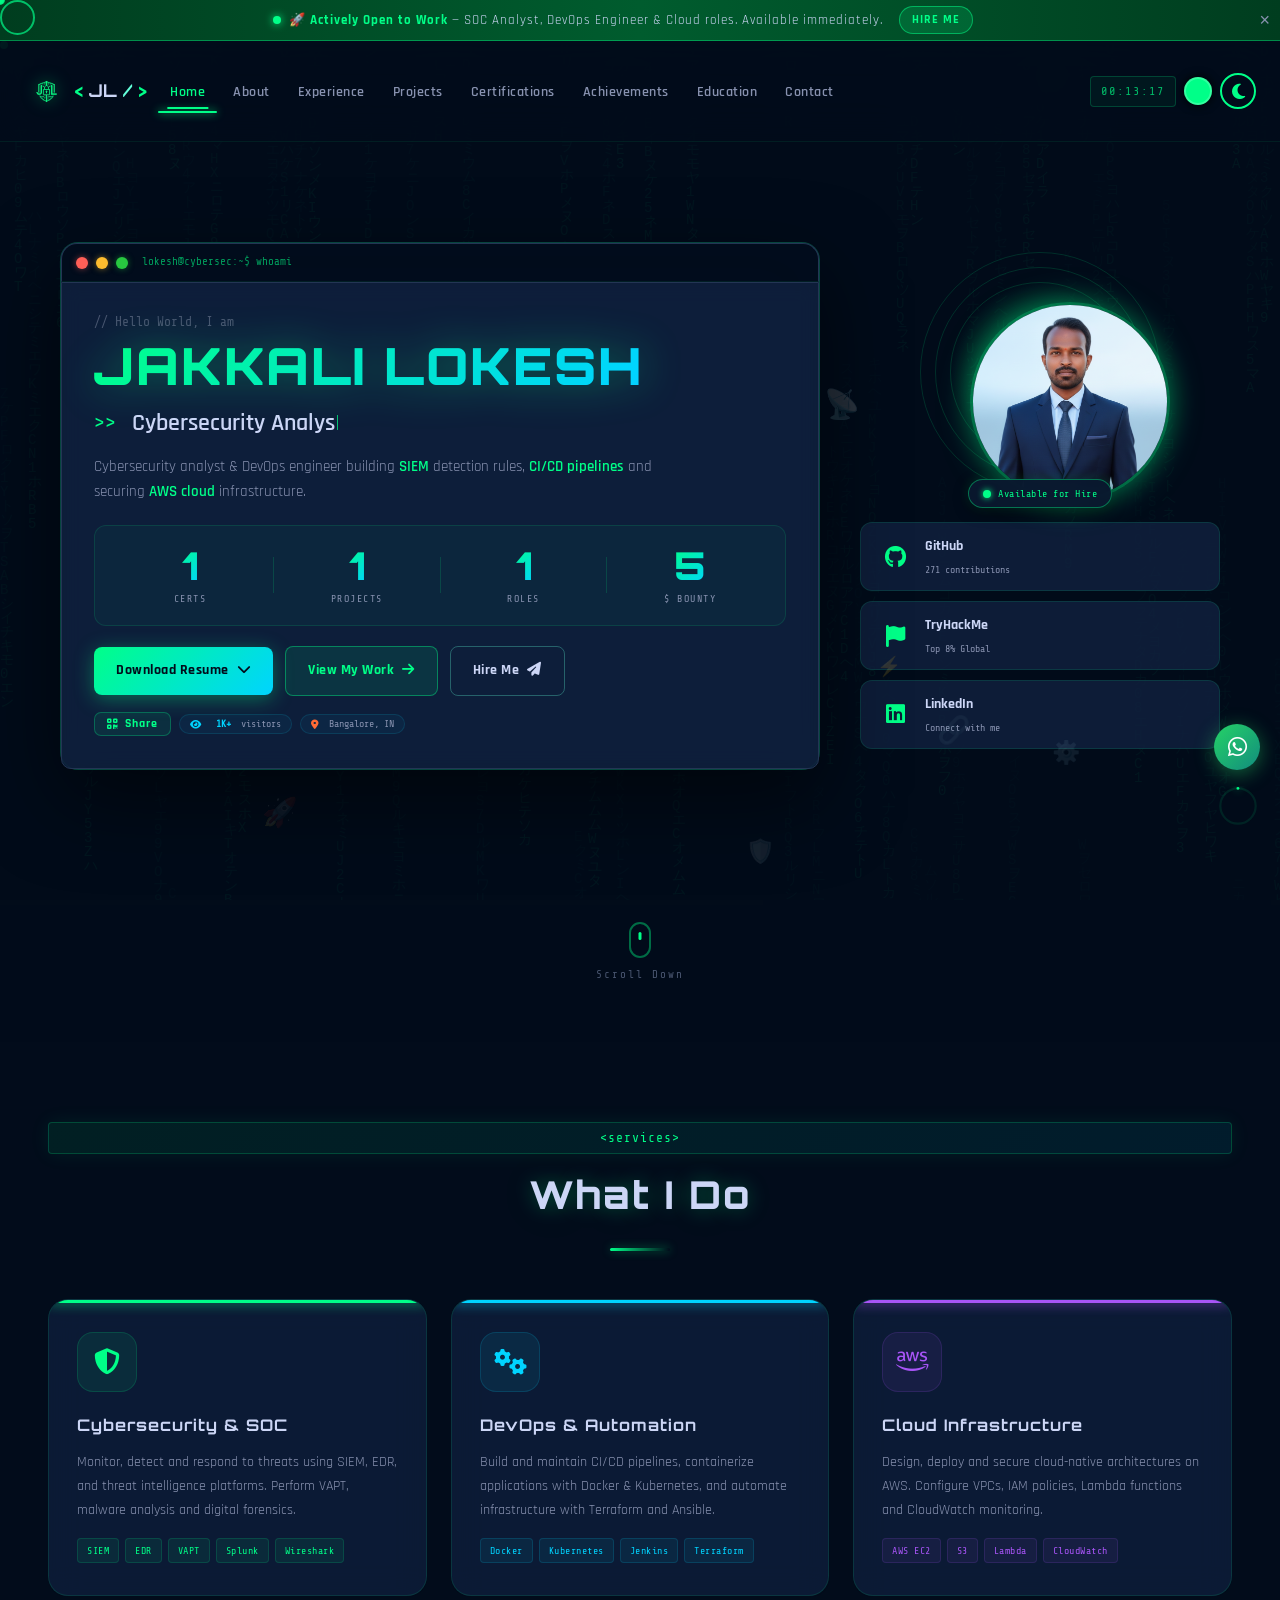
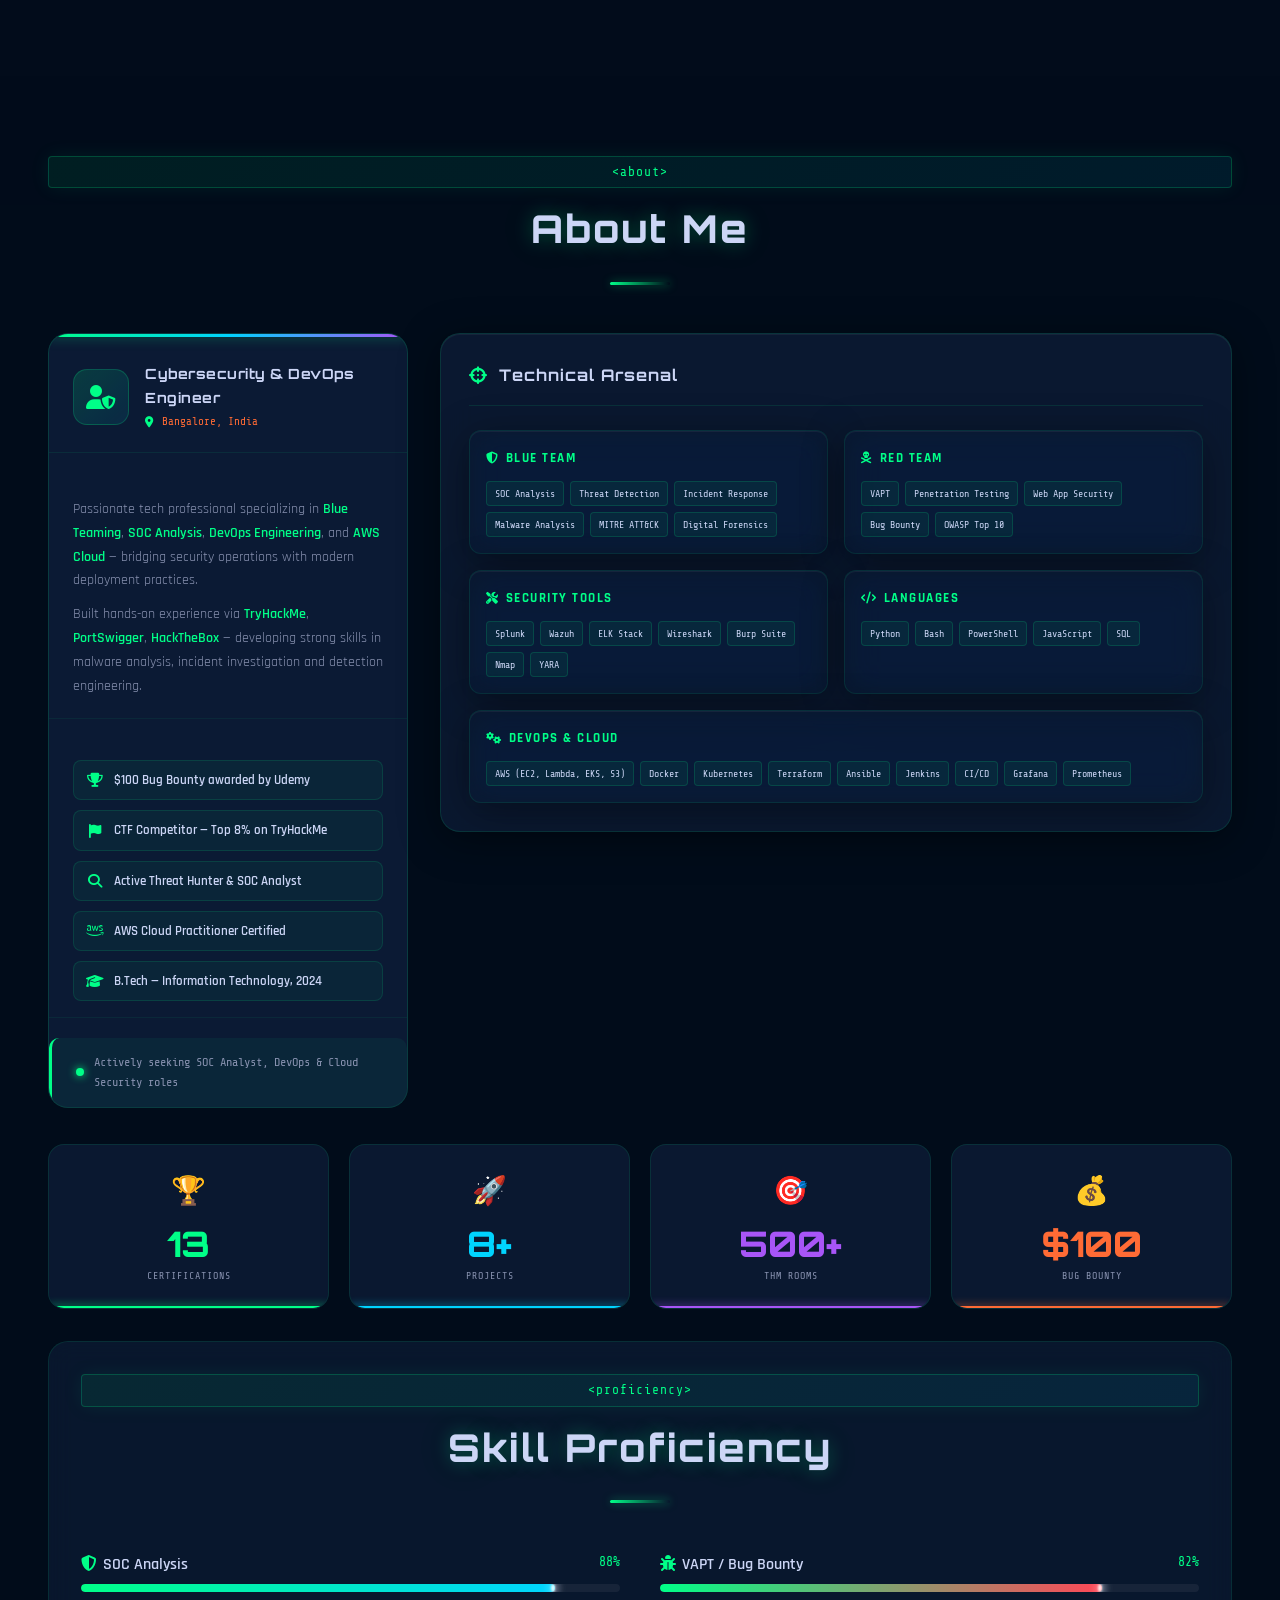
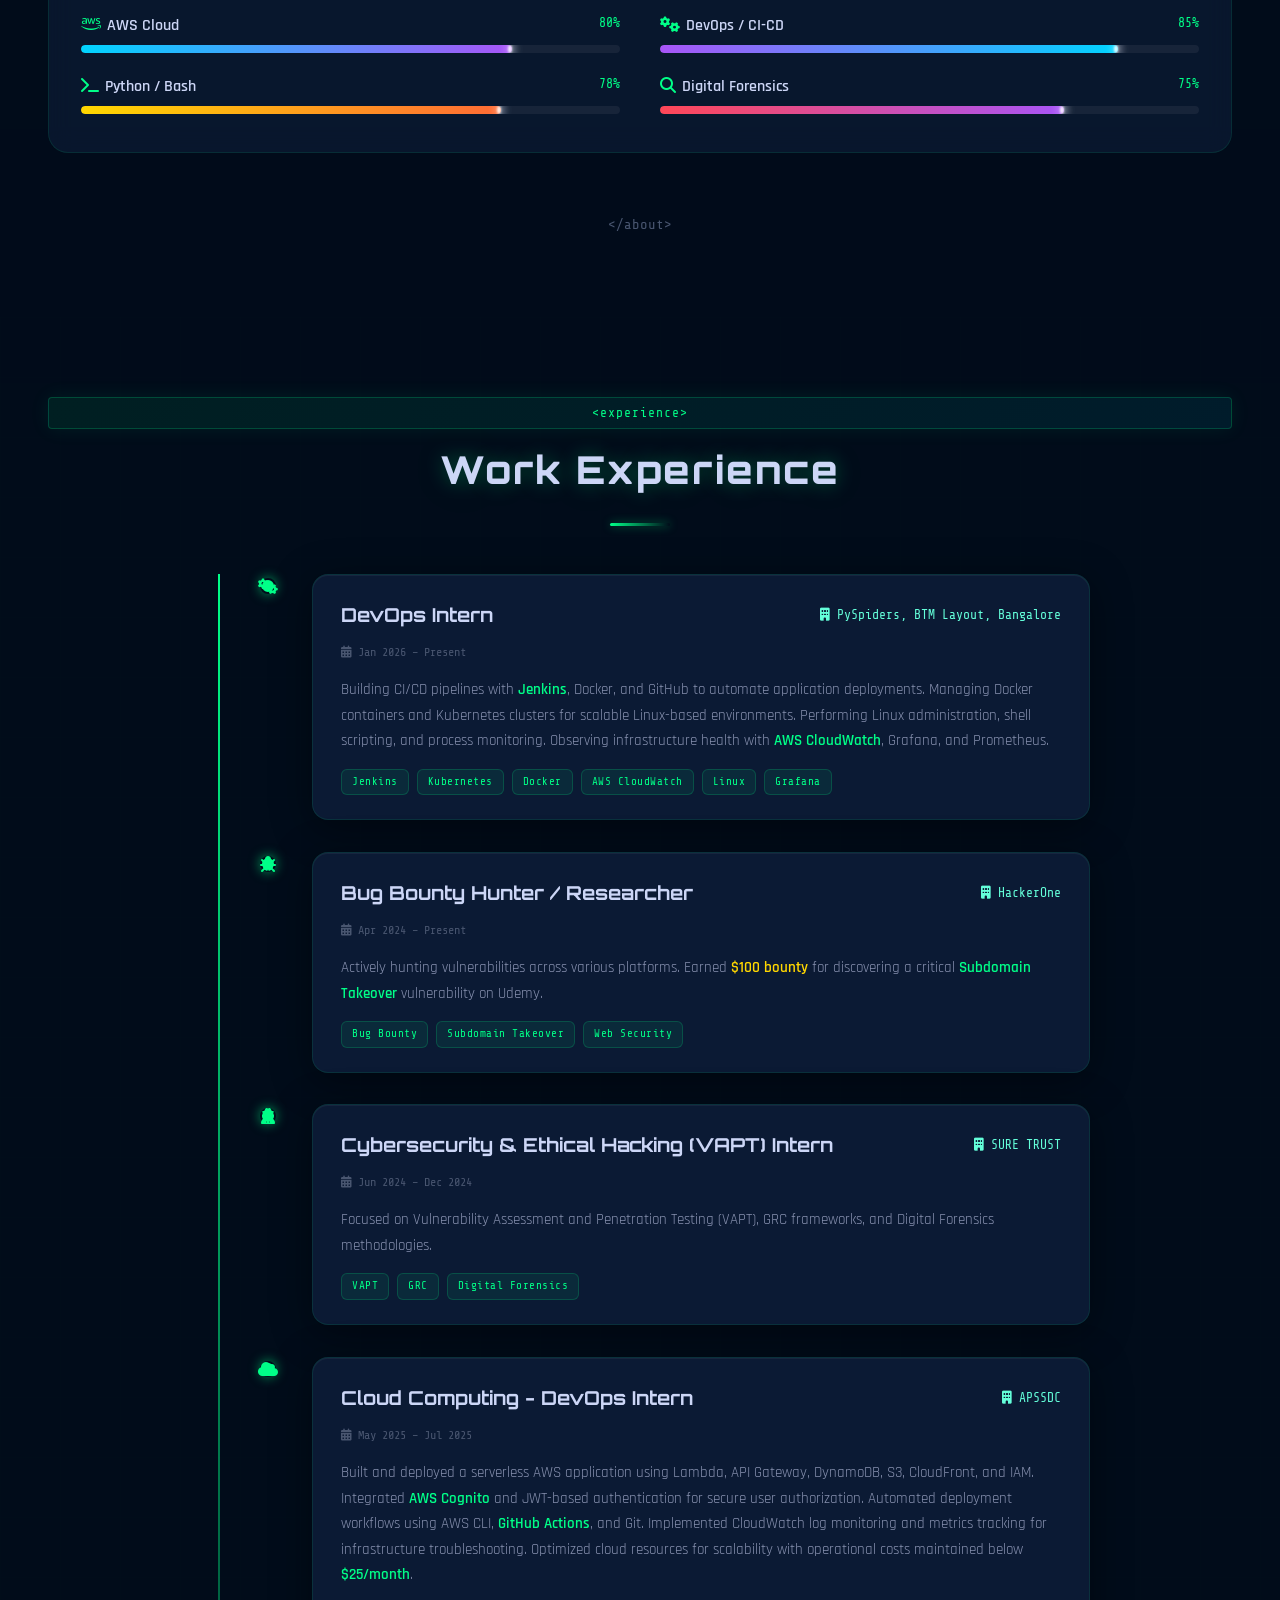
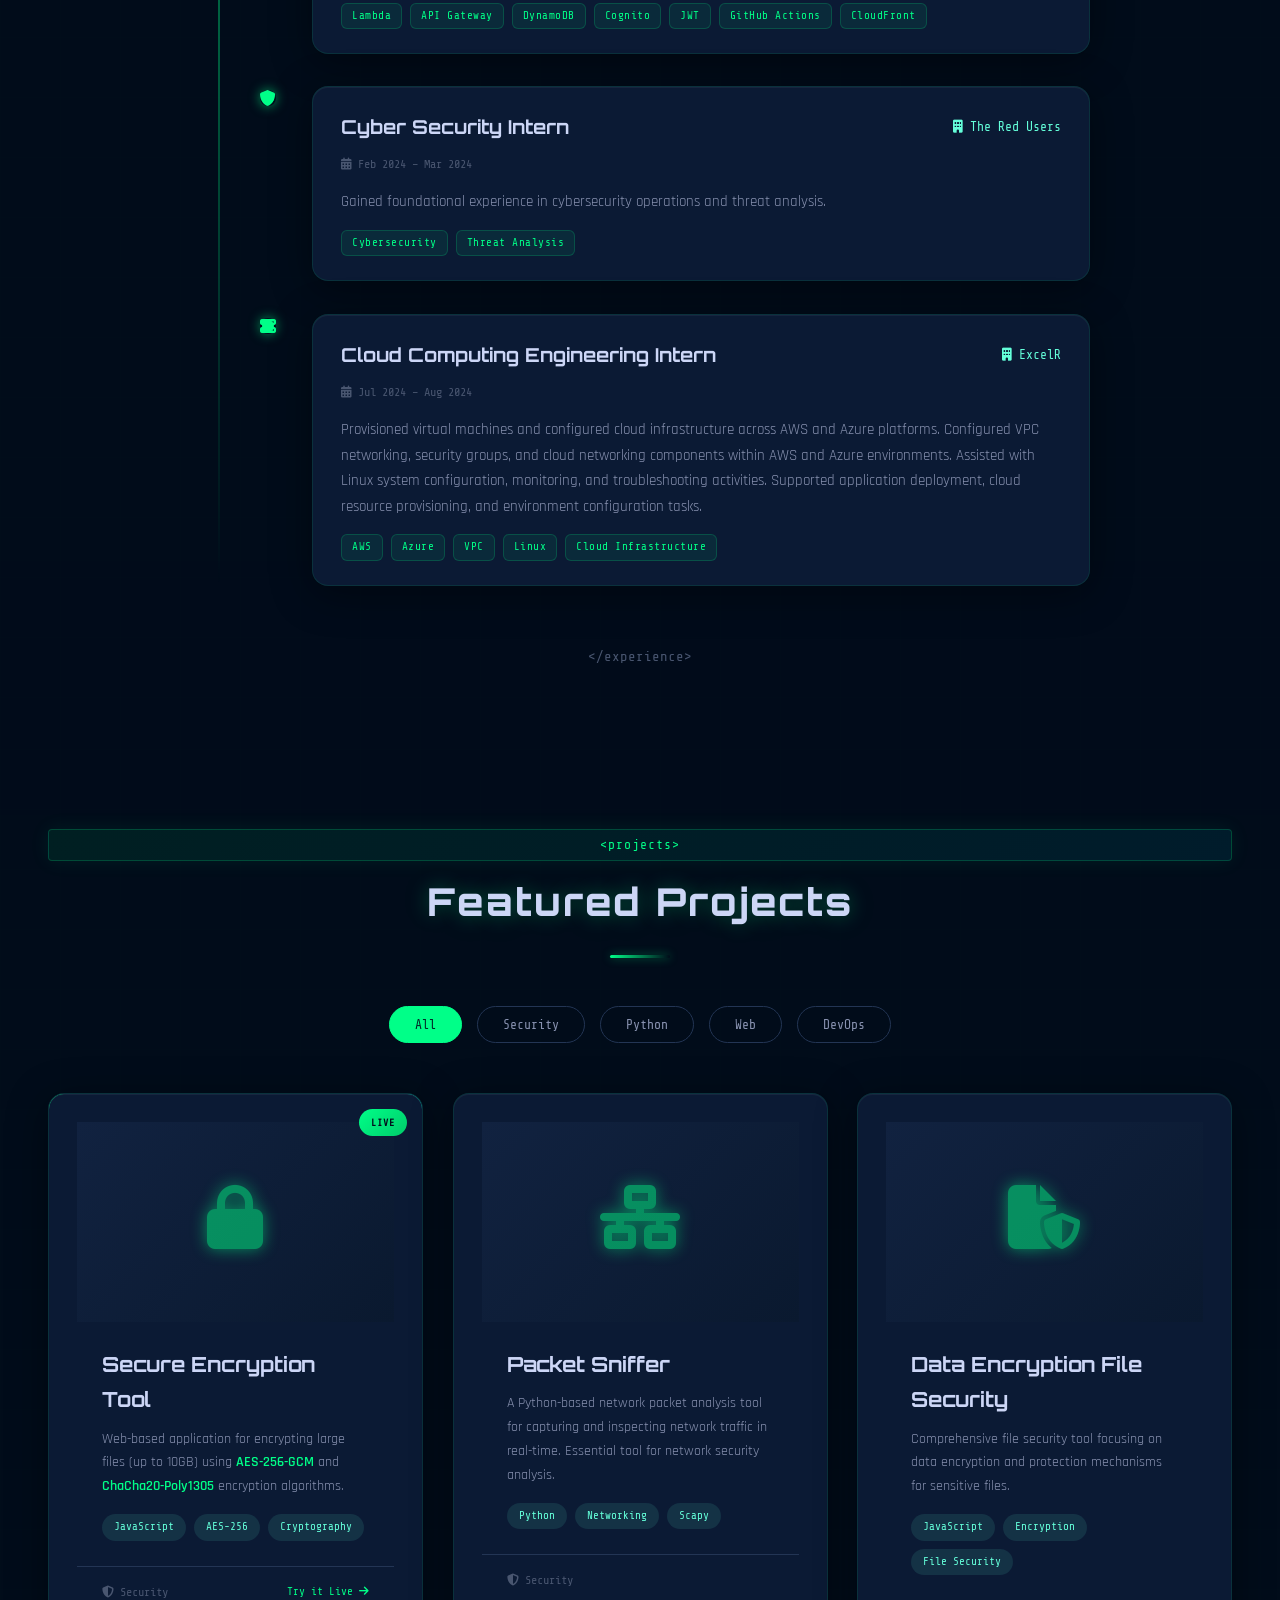
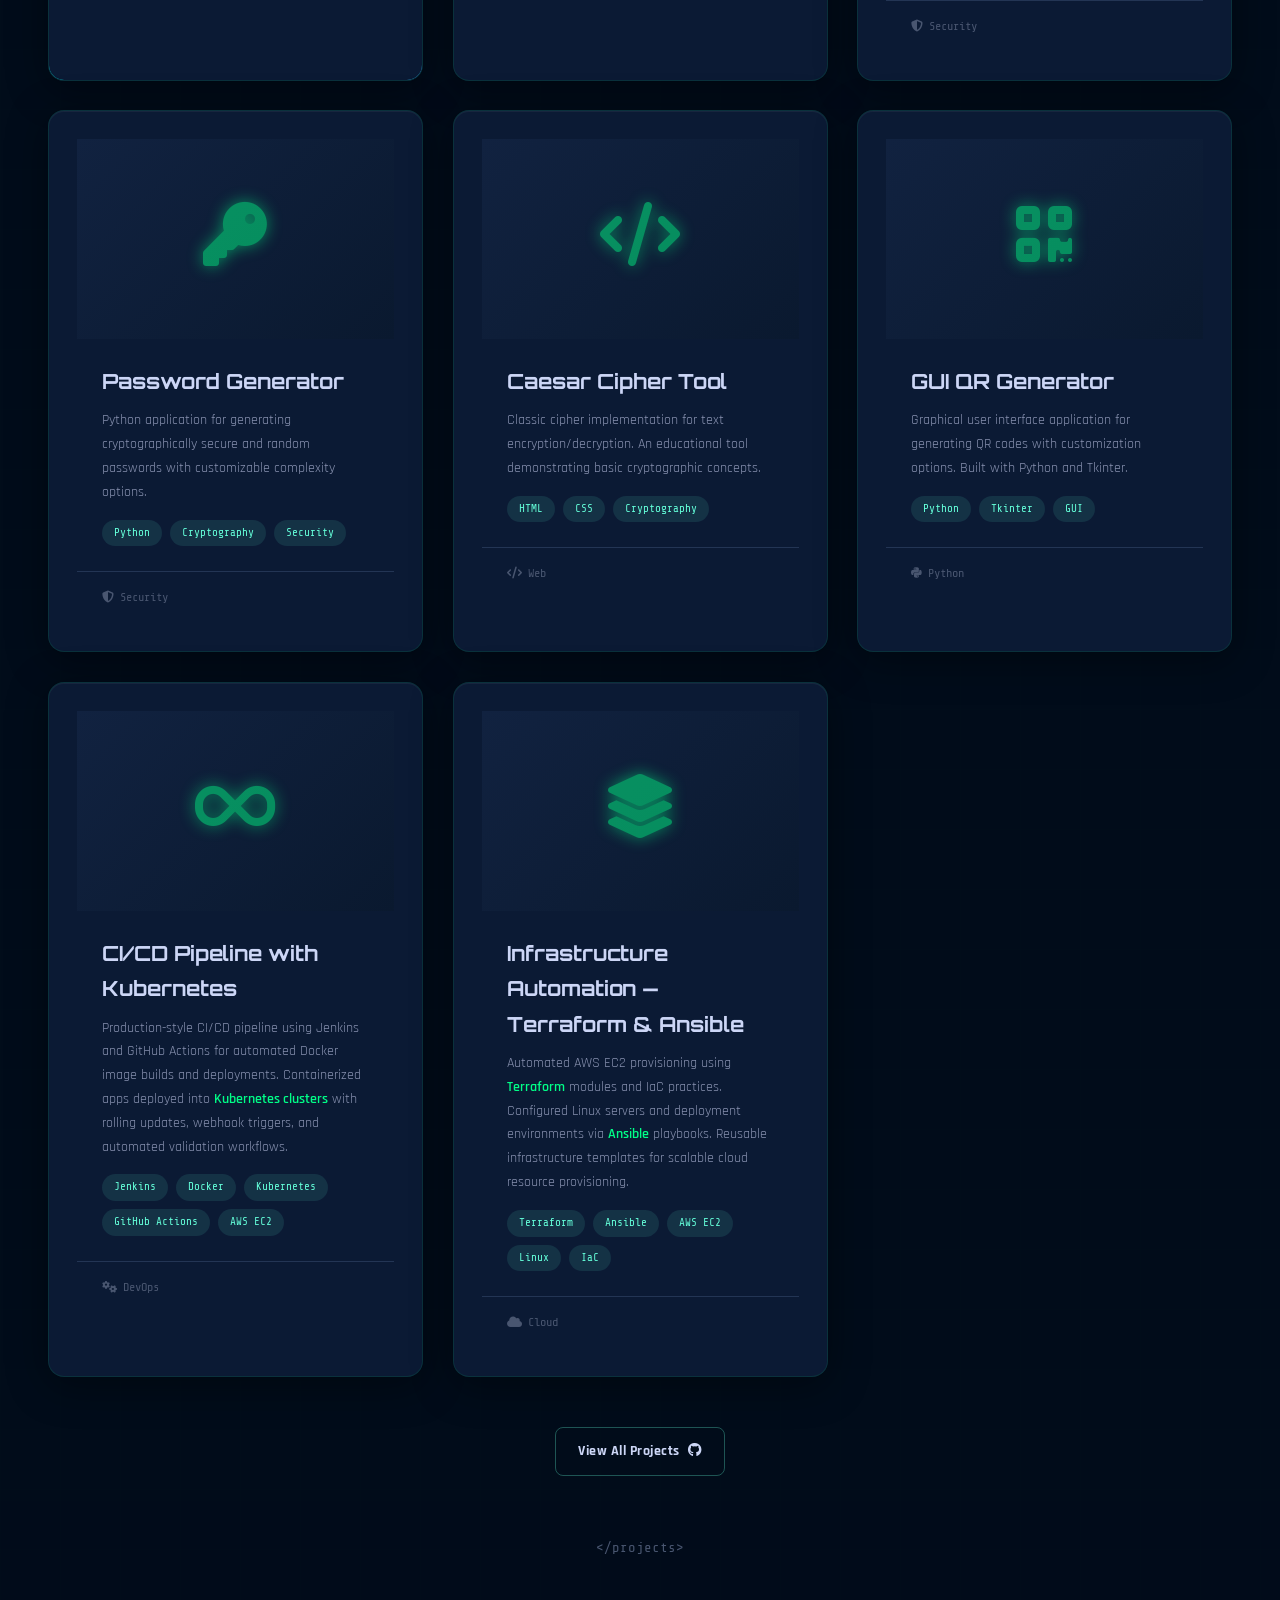
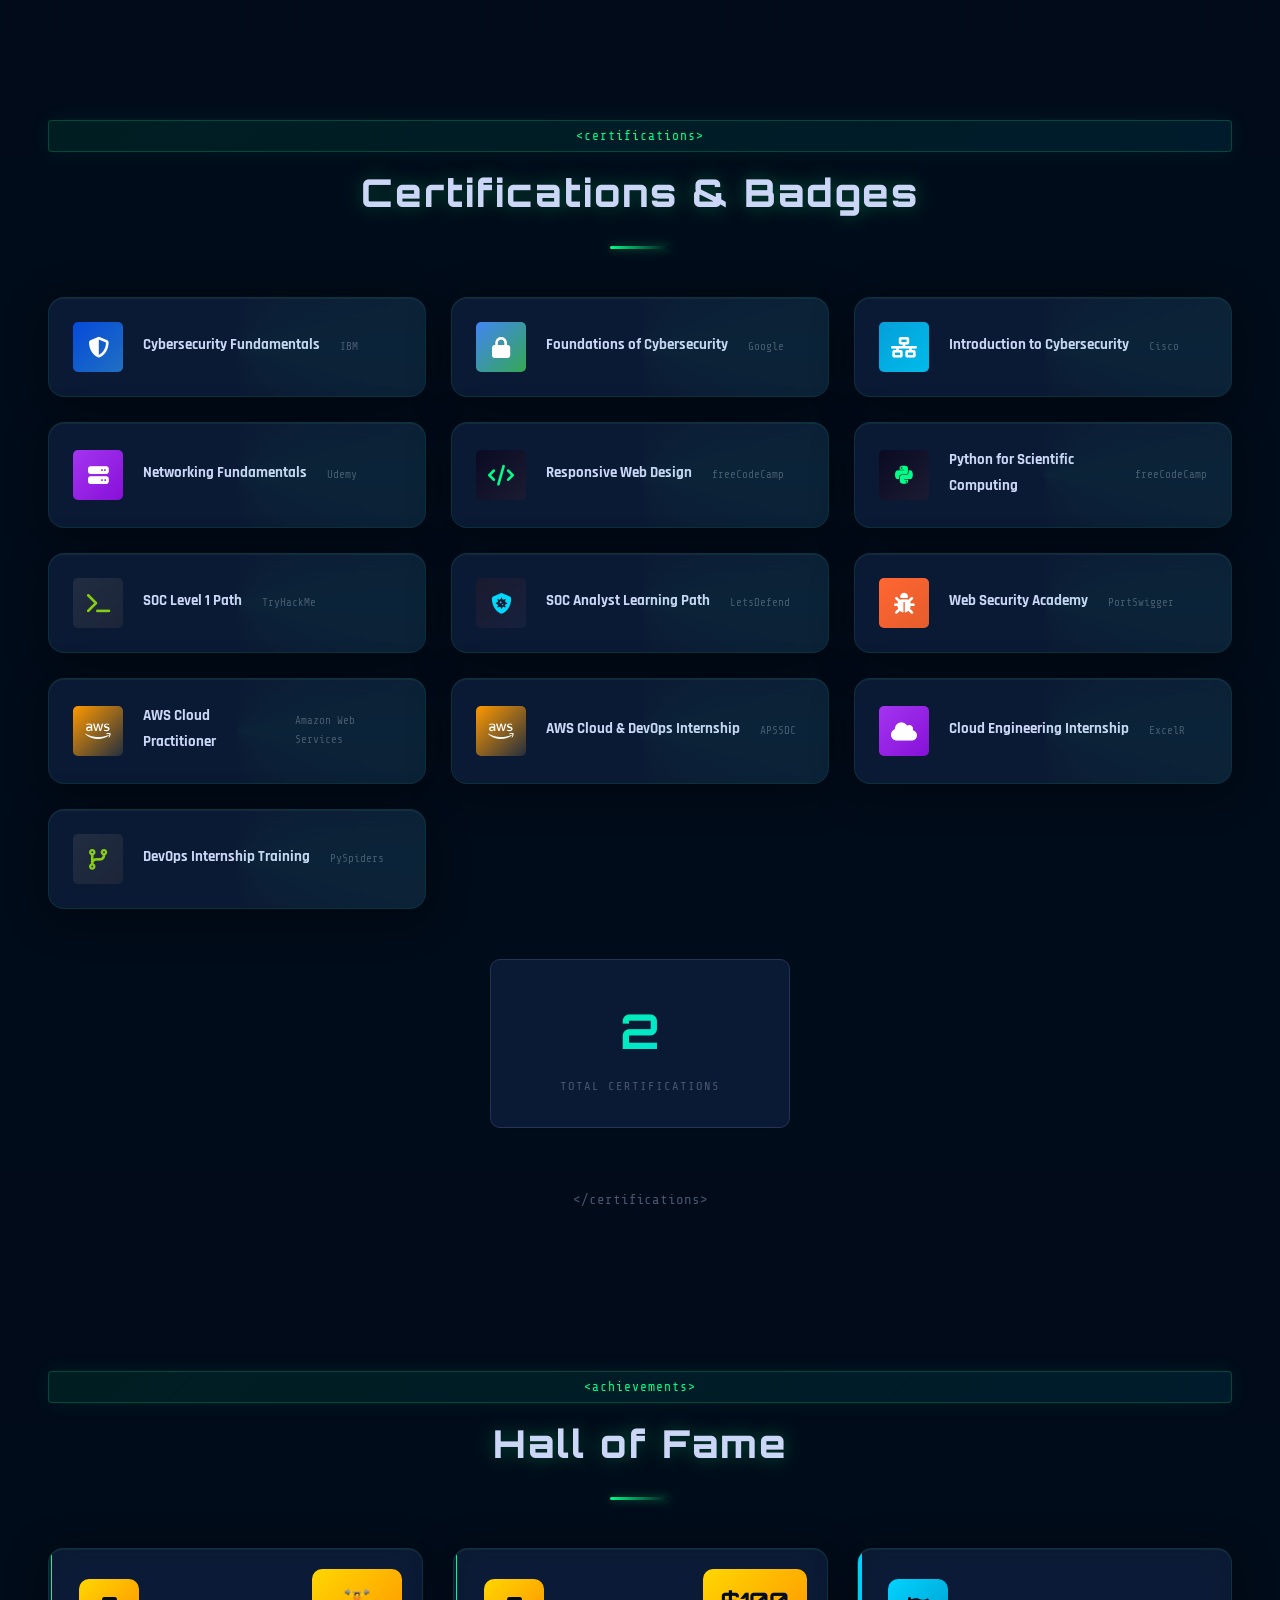
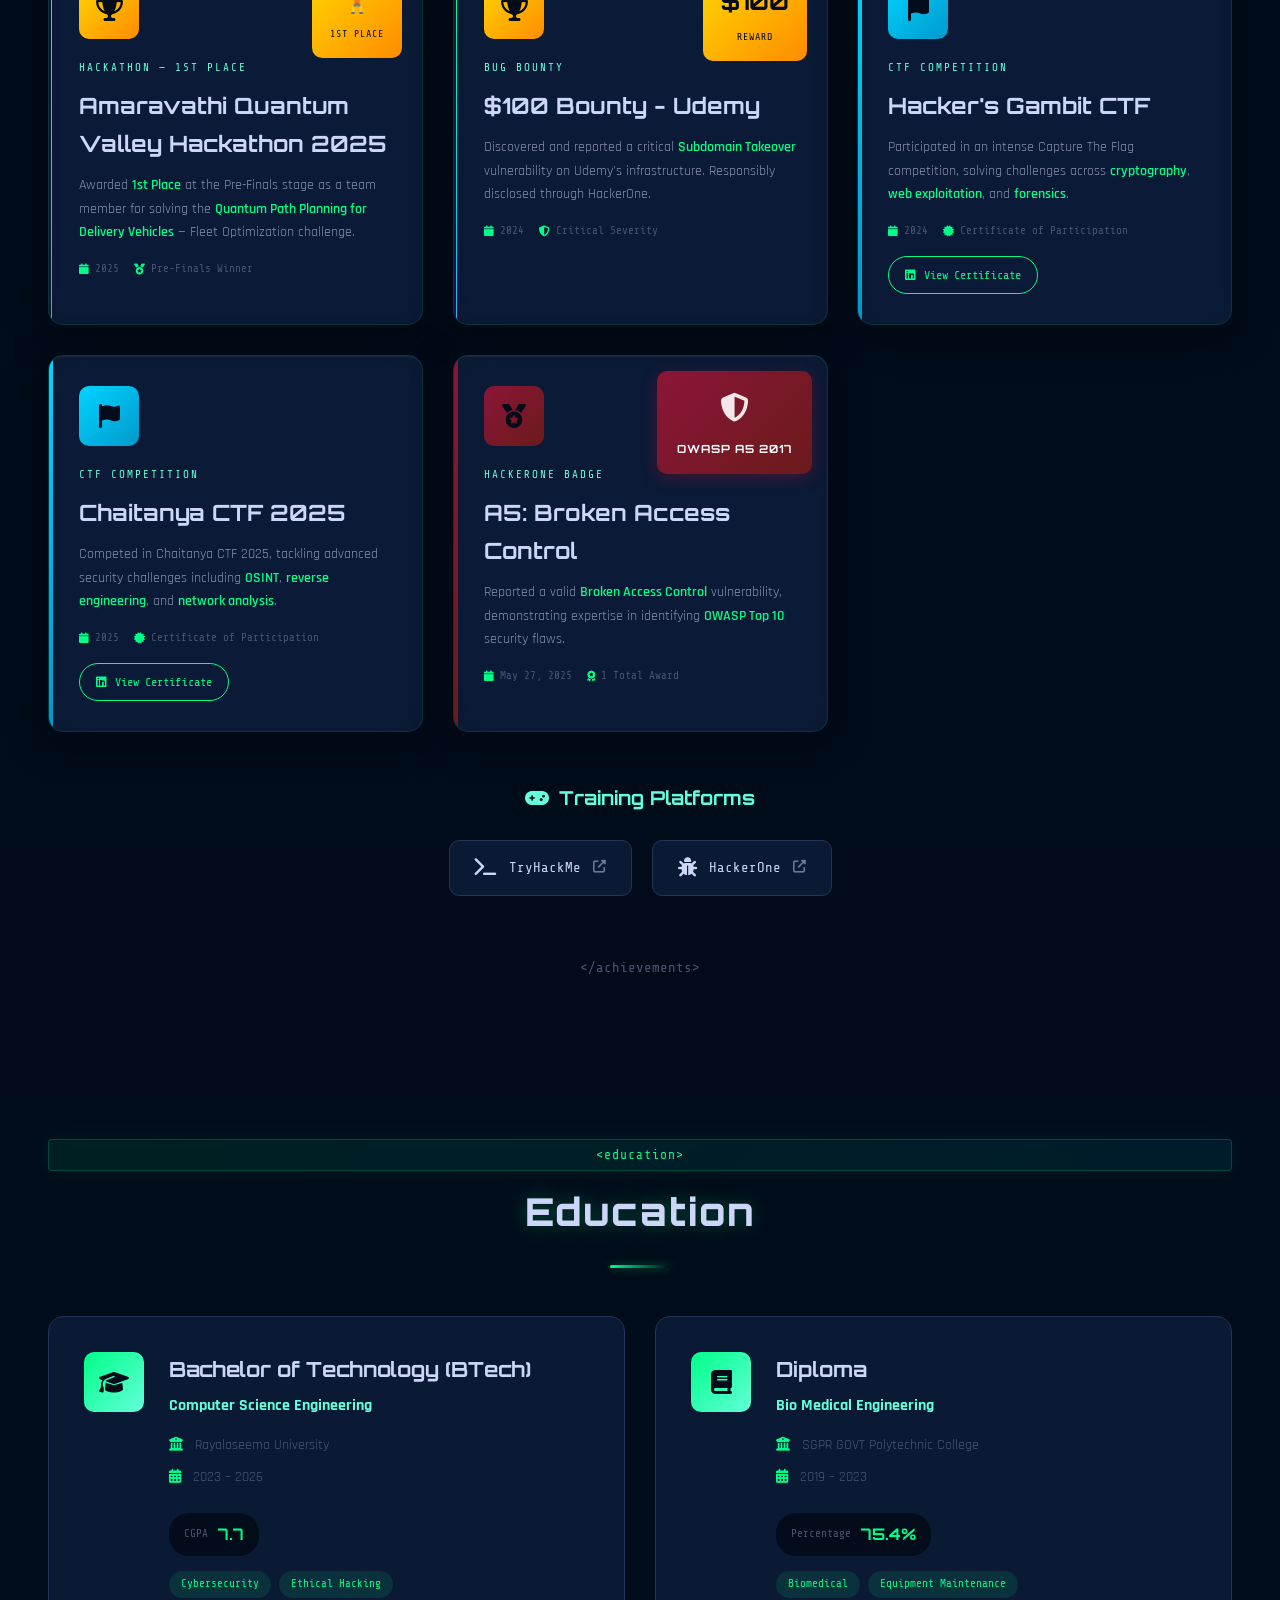
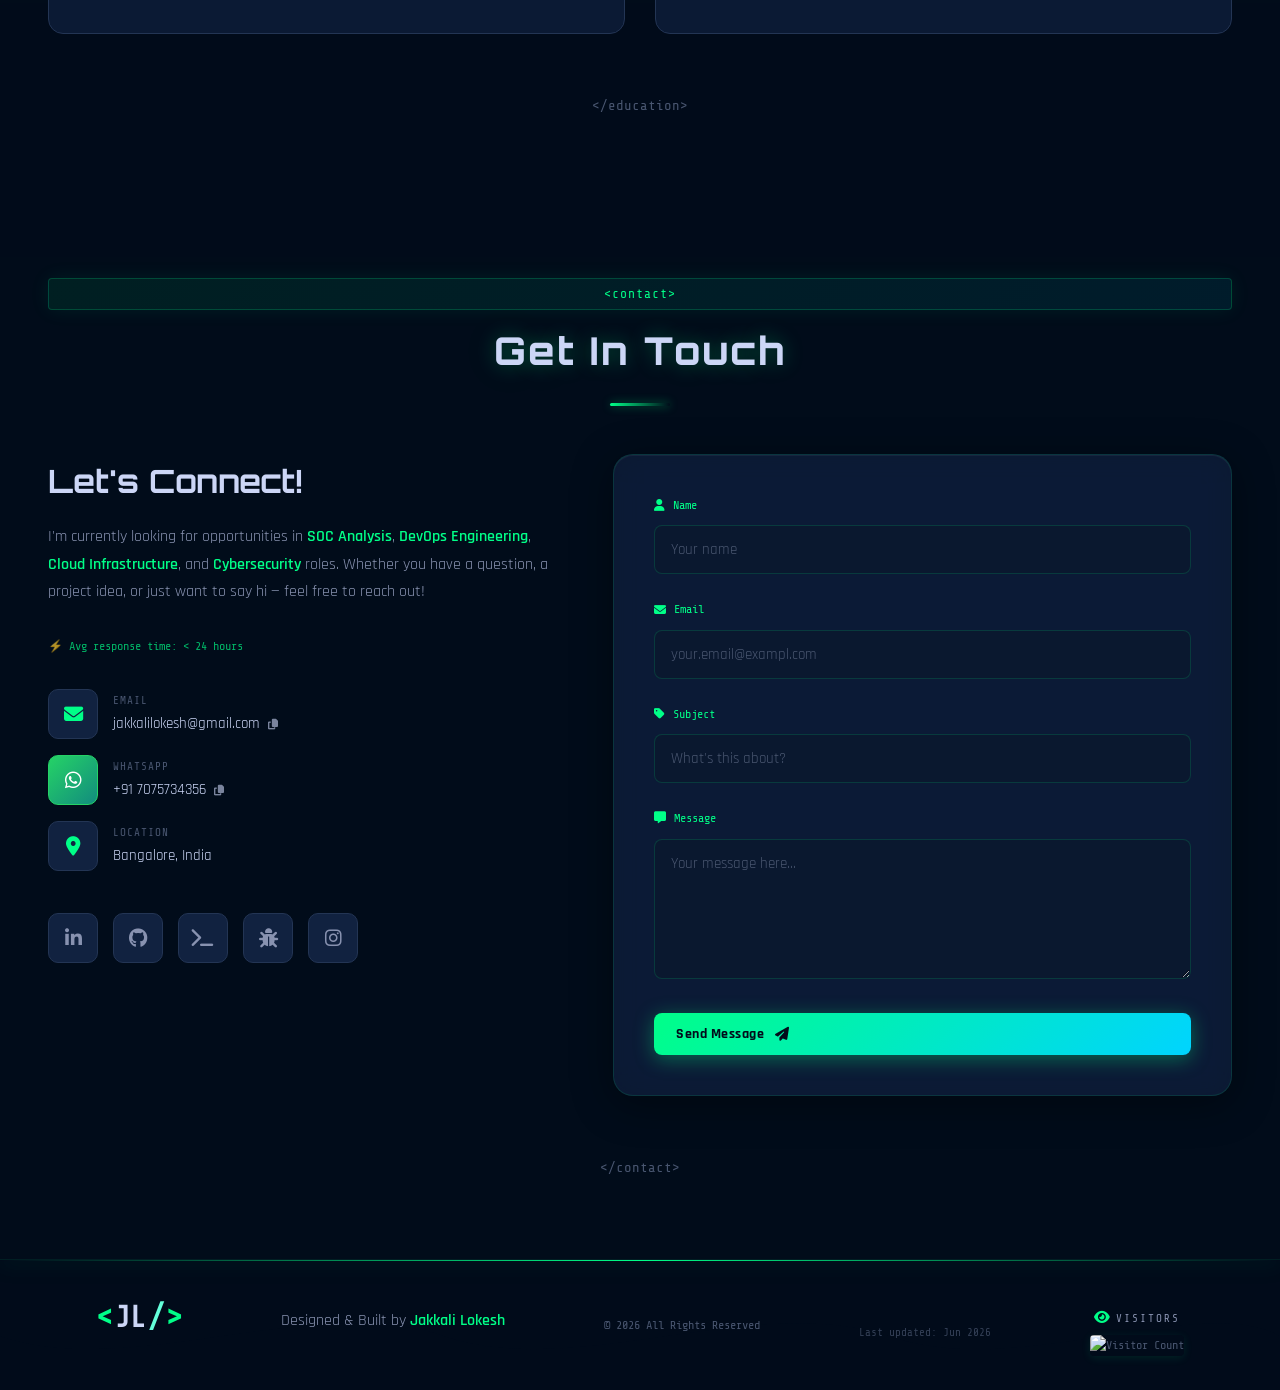
==== commit 7de1f873: "Update index.html" ====
--- a/index.html
+++ b/index.html
@@ -1621,7 +1621,7 @@
                 
                 <!-- Unique Visitor Counter -->
                 <div class="visitor-counter" style="margin-top: 15px; text-align: center; display: flex; flex-direction: column; align-items: center; gap: 6px;">
-                    <span style="font-size: 11px; letter-spacing: 2px; color: #8892b0; font-family: 'Share Tech Mono', monospace;"><i class="fas fa-eye" style="color: #00ff88; margin-right: 4px;"></i> UNIQUE VISITORS</span>
+                    <span style="font-size: 11px; letter-spacing: 2px; color: #8892b0; font-family: 'Share Tech Mono', monospace;"><i class="fas fa-eye" style="color: #00ff88; margin-right: 4px;"></i>VISITORS</span>
                     <img src="https://api.visitorbadge.io/api/visitors?path=https%3A%2F%2Fjakkalilokesh.github.io%2Fmy_portfolio&label=VIEWS&labelColor=%23020c1b&countColor=%2300ff88&style=flat-square" alt="Visitor Count" style="border-radius: 4px; box-shadow: 0 2px 10px rgba(0,255,136,0.1);" />
                 </div>
             </div>
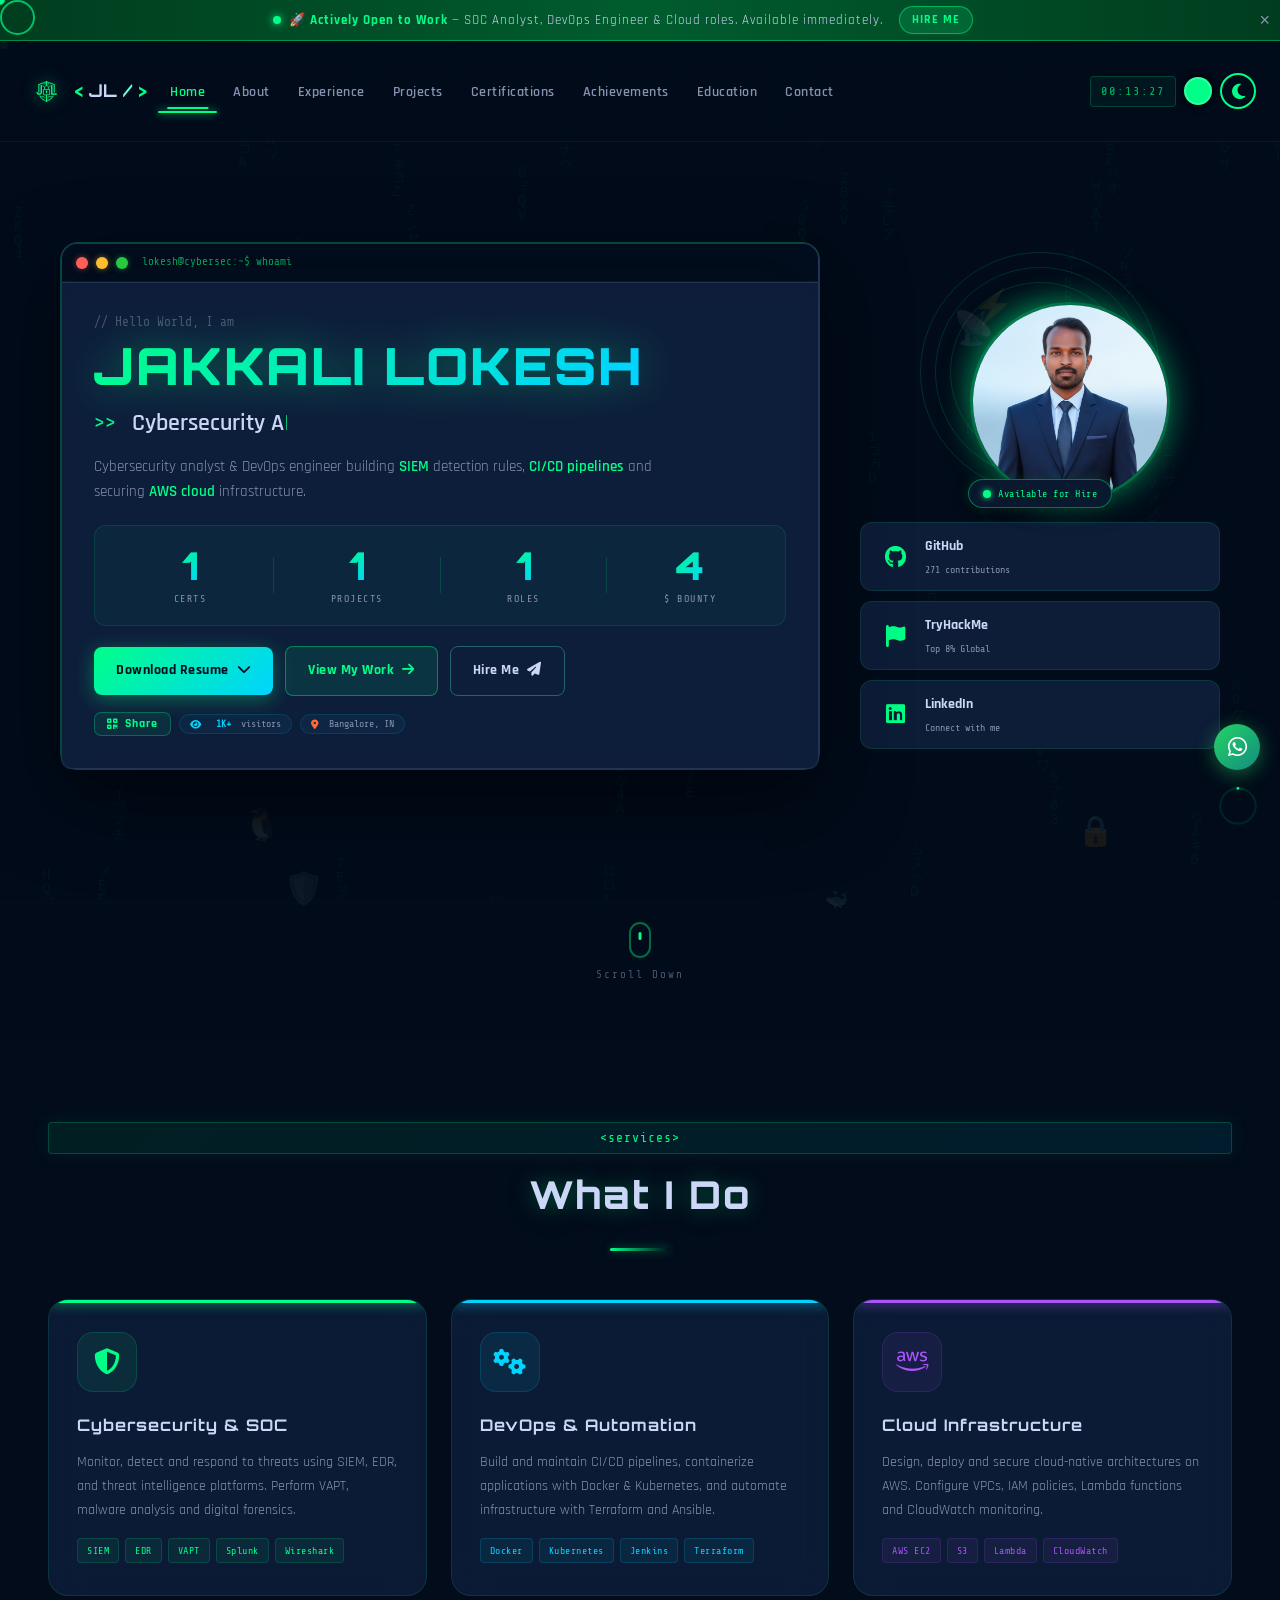
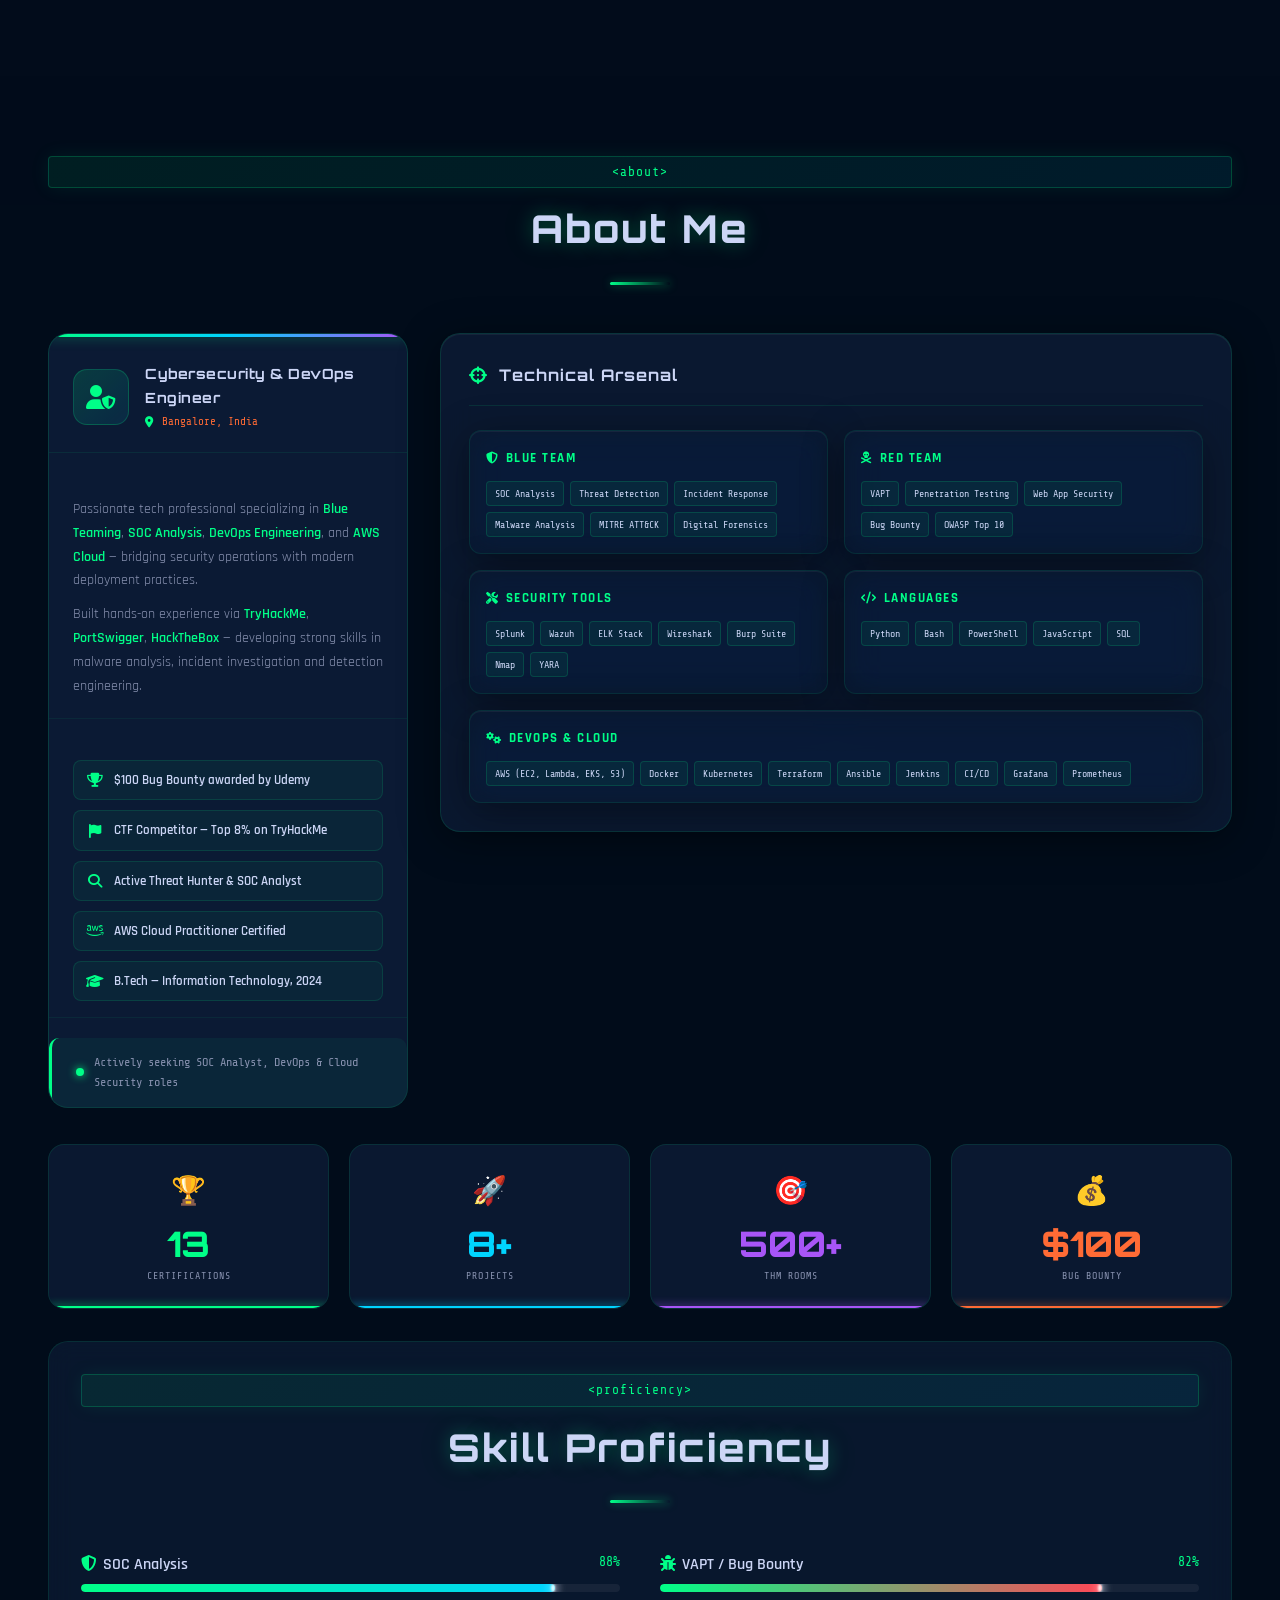
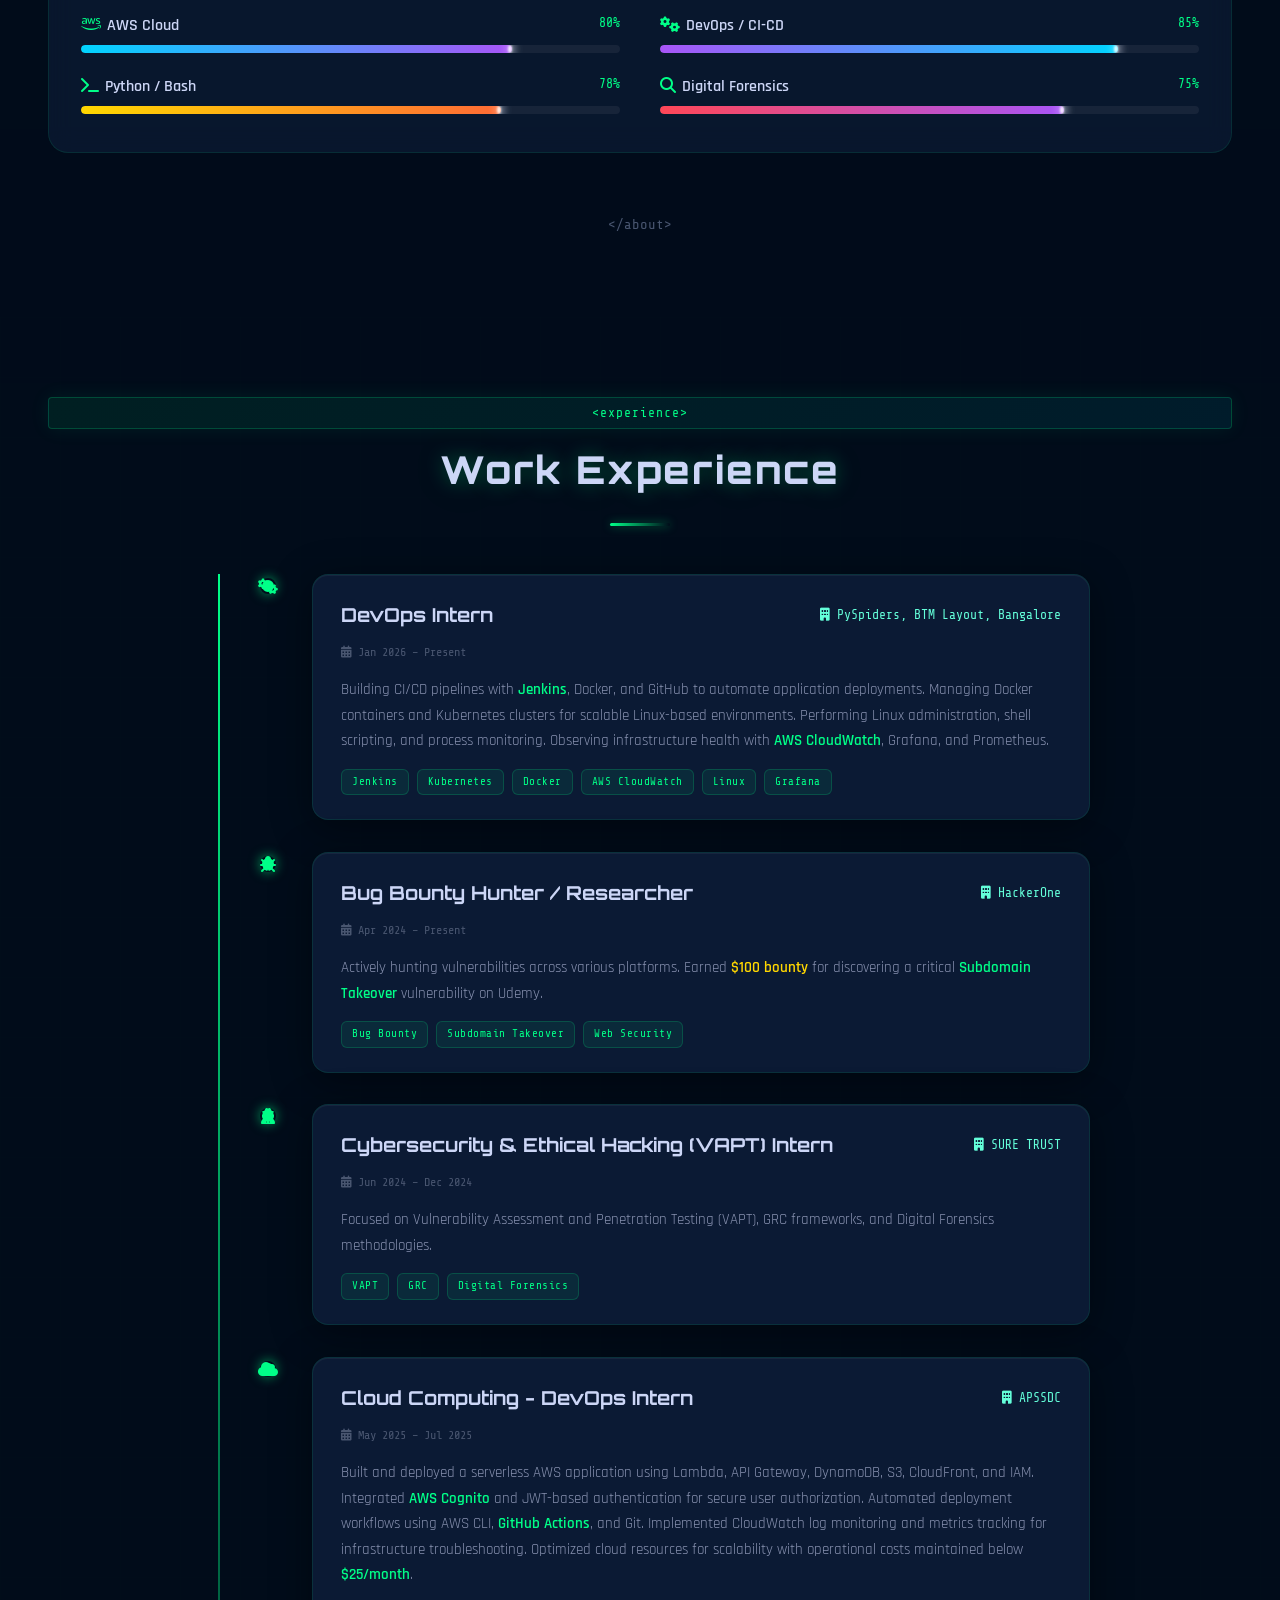
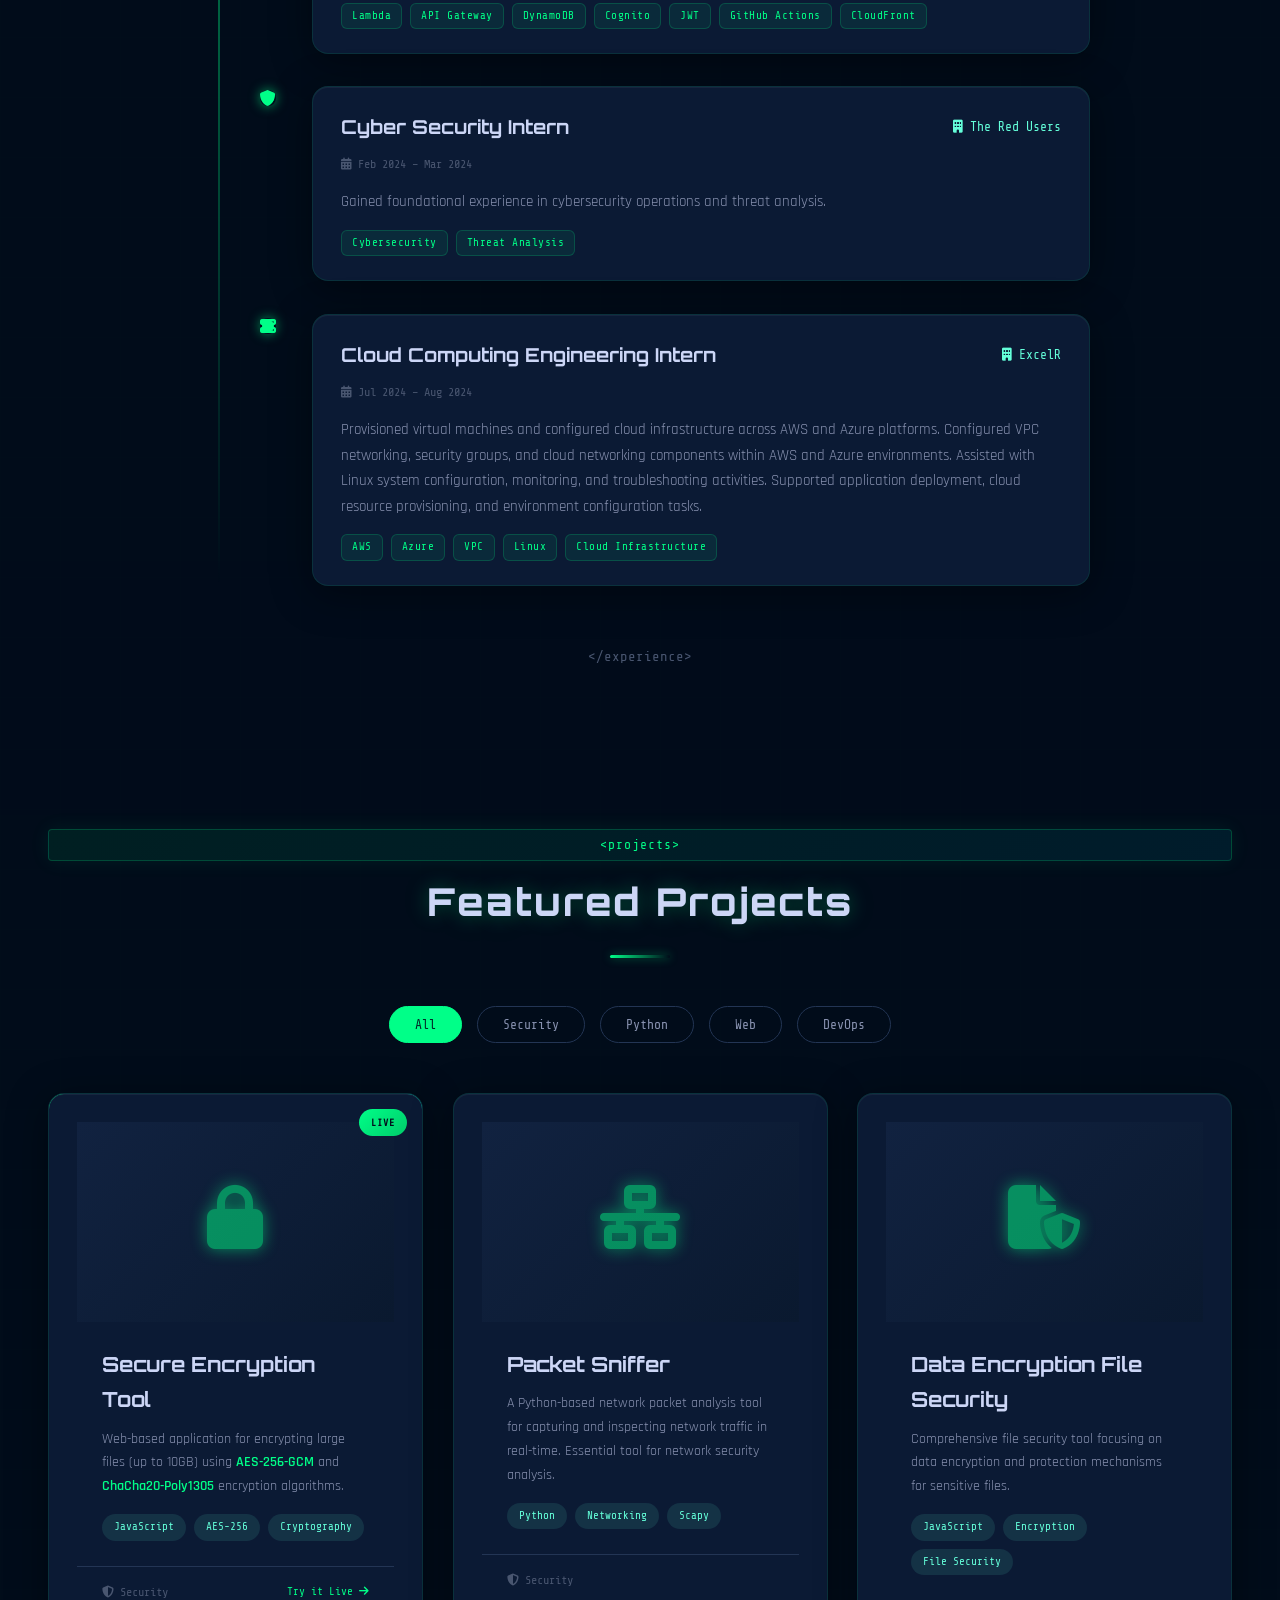
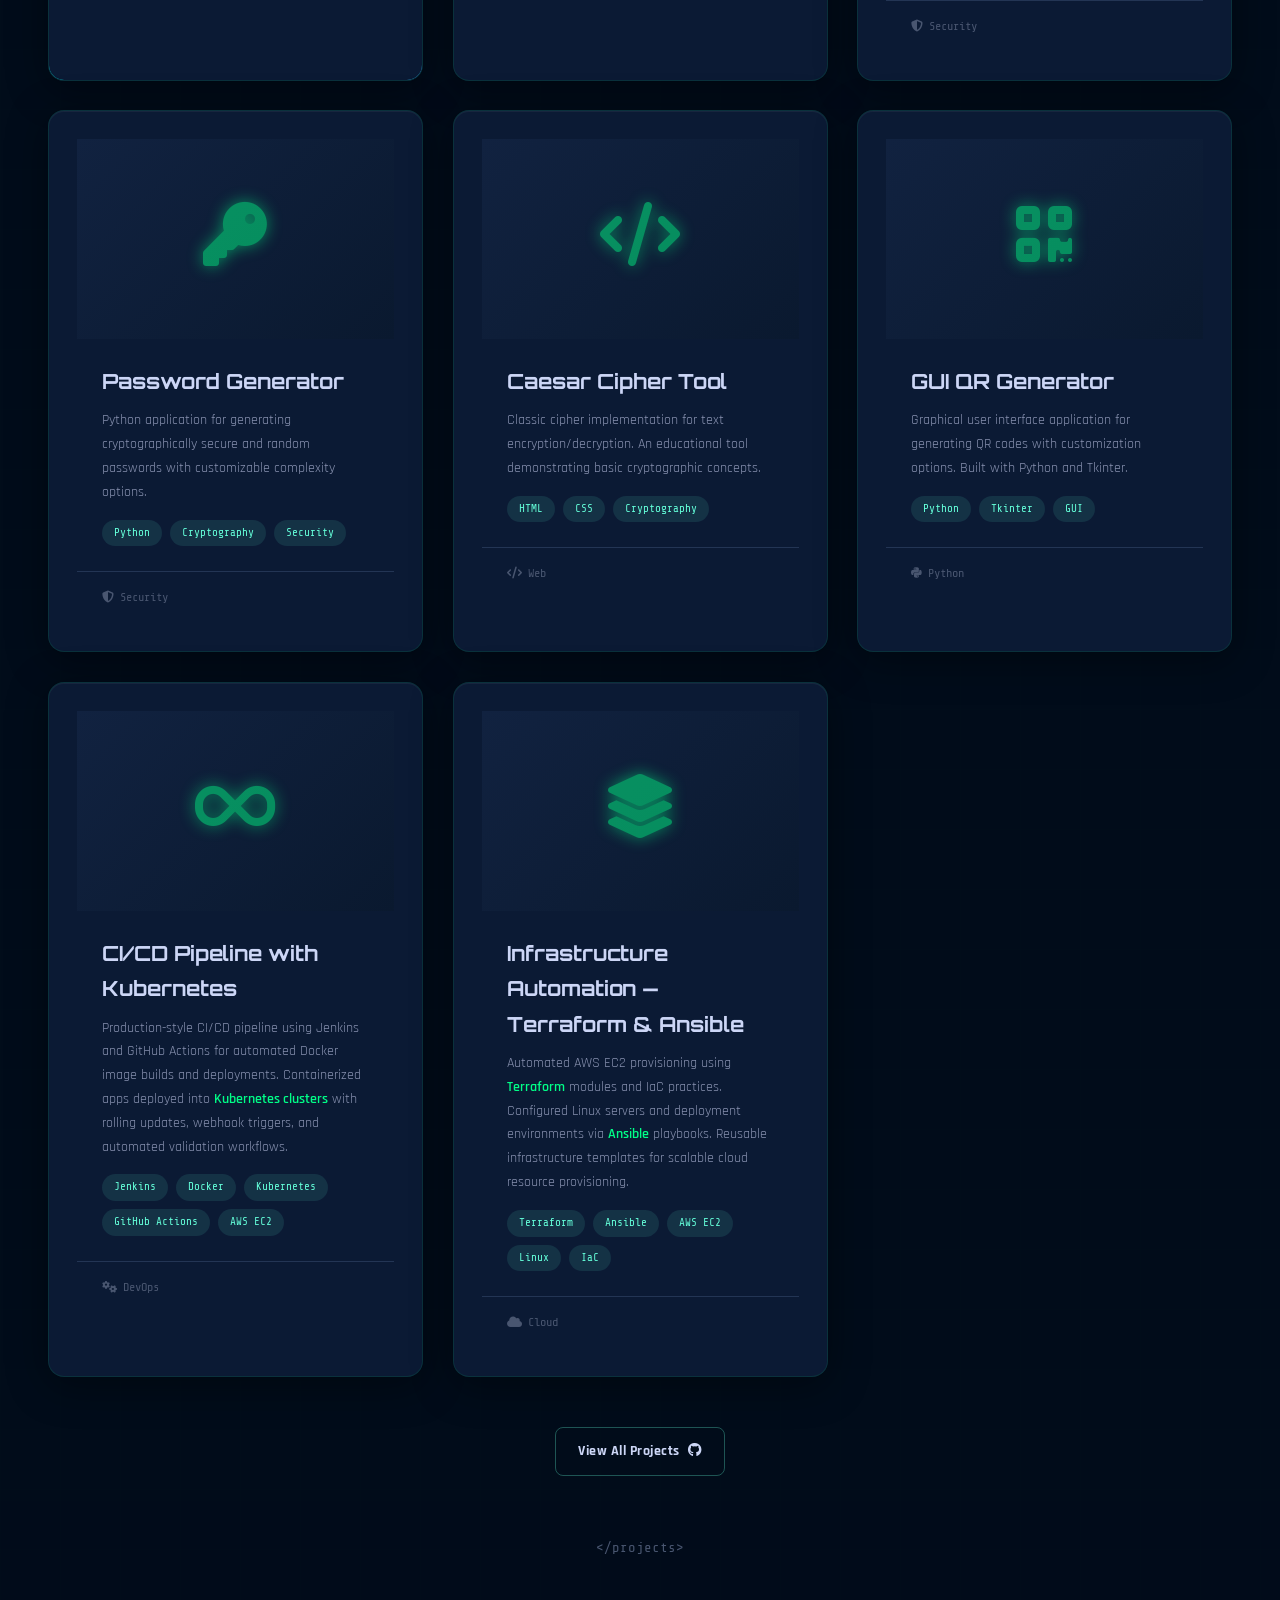
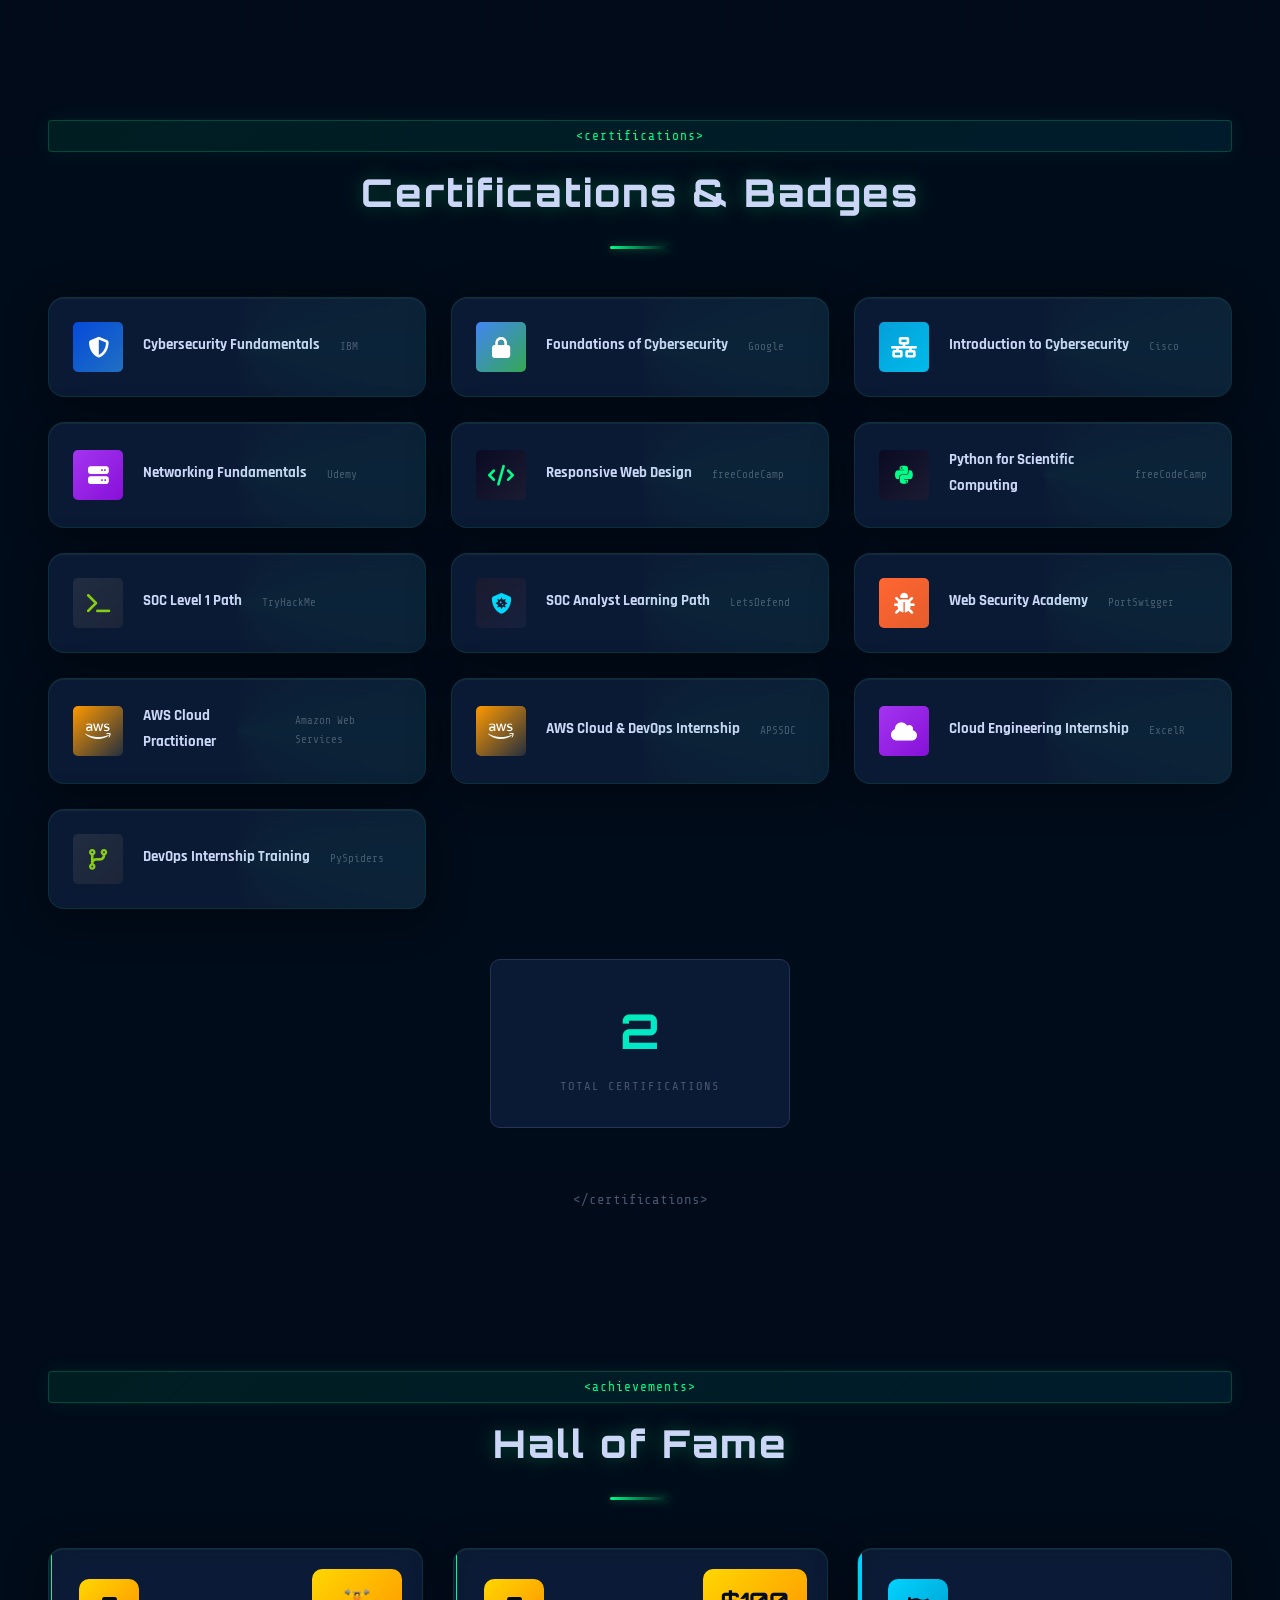
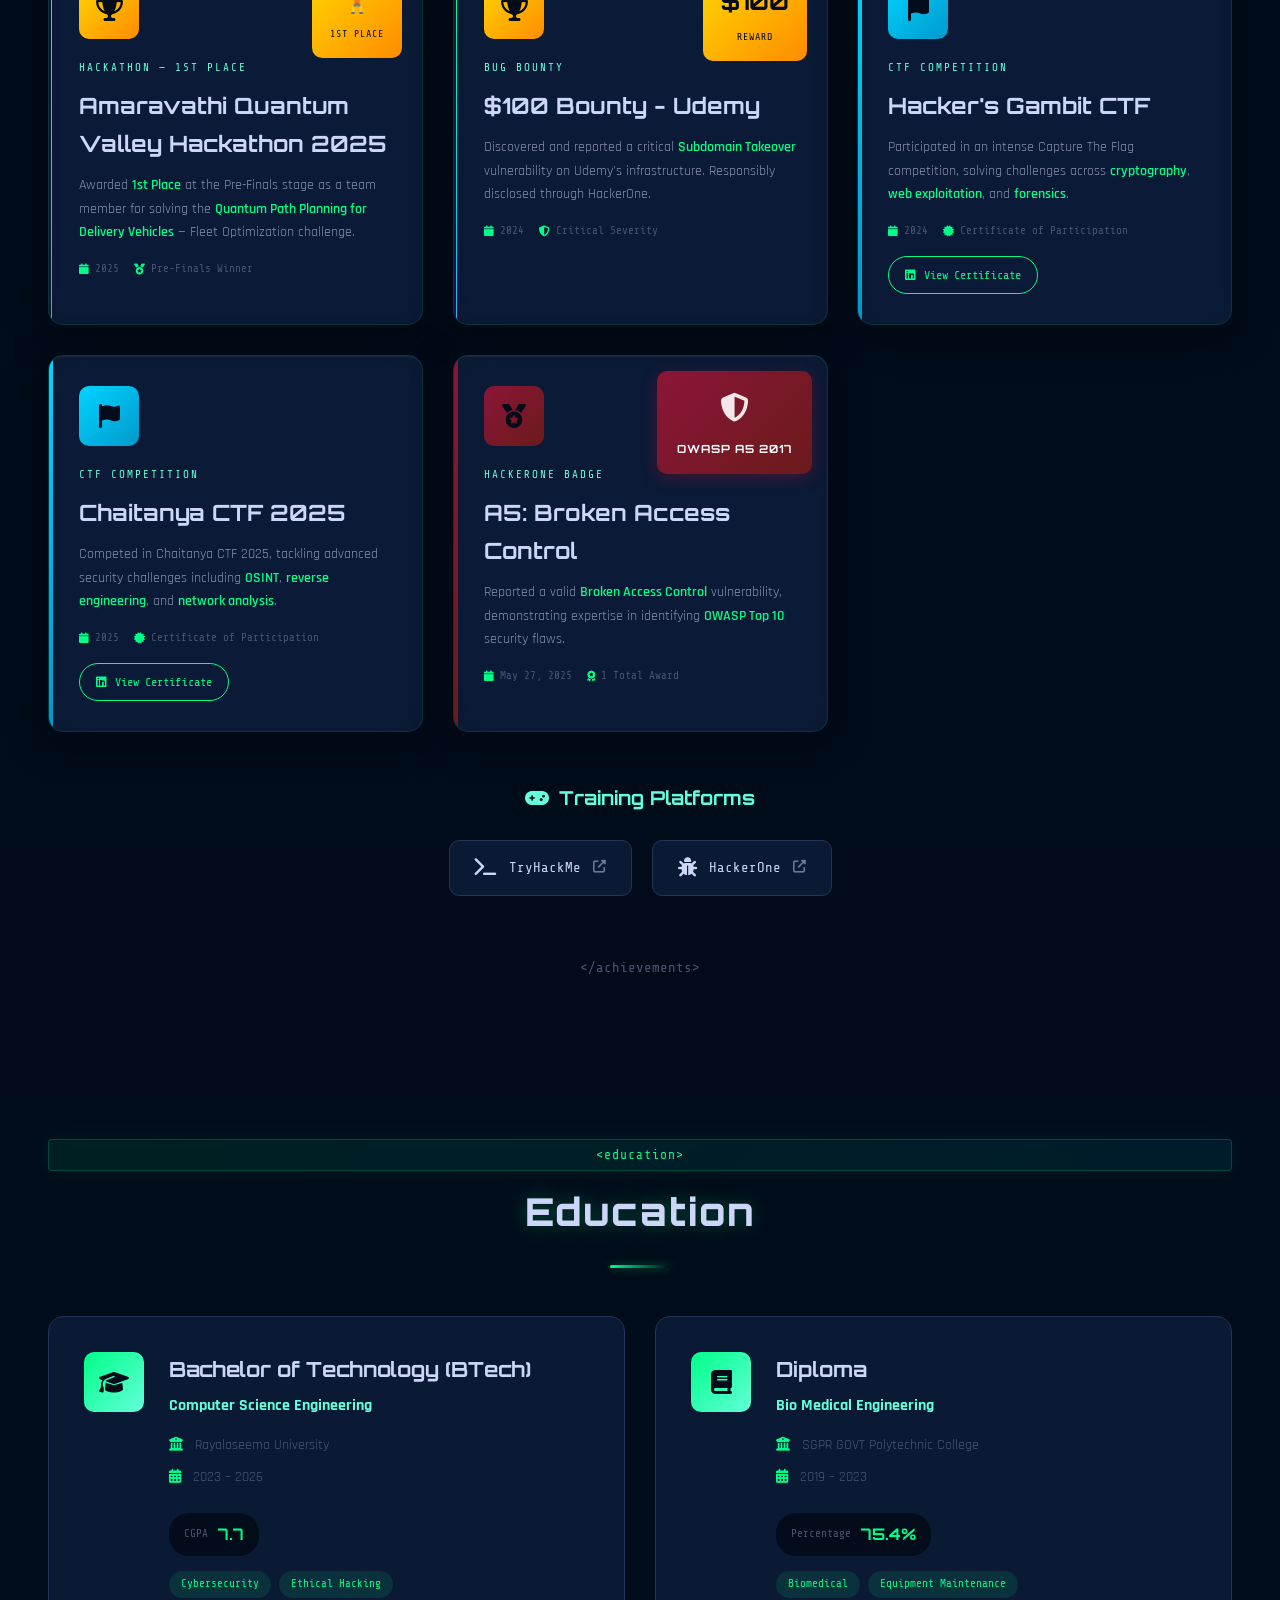
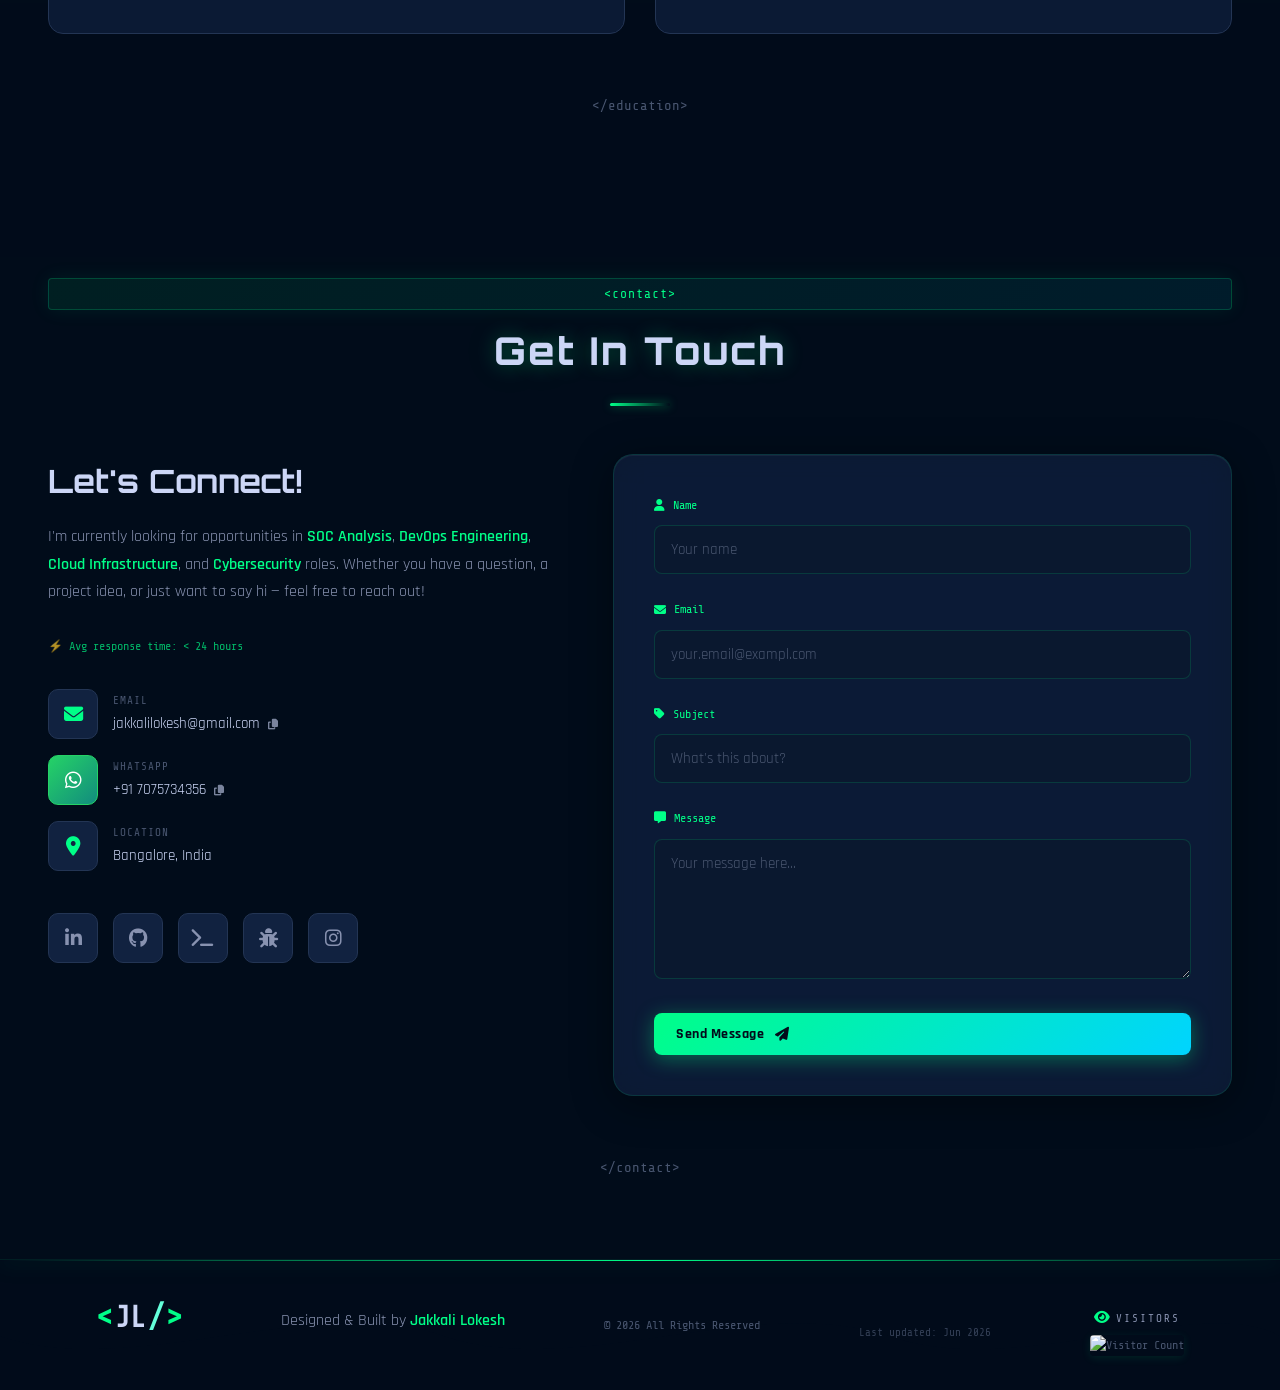
==== commit 439c0344: "Update index.html" ====
--- a/index.html
+++ b/index.html
@@ -483,9 +483,9 @@
                                         <i class="fas fa-shield-alt" style="color:#00ff88;font-size:18px;min-width:20px;"></i>
                                         <div><div style="font-size:14px;">SOC / Cybersecurity</div><div style="font-size:11px;color:#8892b0;margin-top:2px;">Security Analyst Resume</div></div>
                                     </a>
-                                    <a href="Jakkali_Lokesh_DevOps_Engineer.pdf" download style="display:flex;align-items:center;gap:12px;padding:14px 18px;color:#ccd6f6;text-decoration:none;font-family:Rajdhani,sans-serif;font-weight:600;border-bottom:1px solid rgba(0,255,136,0.1);transition:background 0.2s;" onmouseover="this.style.background='rgba(0,255,136,0.1)'" onmouseout="this.style.background=''">
+                                    <a href="Jakkali_Lokesh_DevOps_Resume.pdf" download style="display:flex;align-items:center;gap:12px;padding:14px 18px;color:#ccd6f6;text-decoration:none;font-family:Rajdhani,sans-serif;font-weight:600;border-bottom:1px solid rgba(0,255,136,0.1);transition:background 0.2s;" onmouseover="this.style.background='rgba(0,255,136,0.1)'" onmouseout="this.style.background=''">
                                         <i class="fas fa-cogs" style="color:#00d4ff;font-size:18px;min-width:20px;"></i>
-                                        <div><div style="font-size:14px;">DevOps / Cloud</div><div style="font-size:11px;color:#8892b0;margin-top:2px;">DevOps Engineer Resume (rename SOC PDF until ready)</div></div>
+                                        <div><div style="font-size:14px;">DevOps / Cloud</div><div style="font-size:11px;color:#8892b0;margin-top:2px;">DevOps Engineer Resume</div></div>
                                     </a>
                                     <a href="Jakkali_Lokesh_SOC_Analyst_L1.pdf" download style="display:flex;align-items:center;gap:12px;padding:14px 18px;color:#ccd6f6;text-decoration:none;font-family:Rajdhani,sans-serif;font-weight:600;transition:background 0.2s;" onmouseover="this.style.background='rgba(0,255,136,0.1)'" onmouseout="this.style.background=''">
                                         <i class="fas fa-server" style="color:#a855f7;font-size:18px;min-width:20px;"></i>
